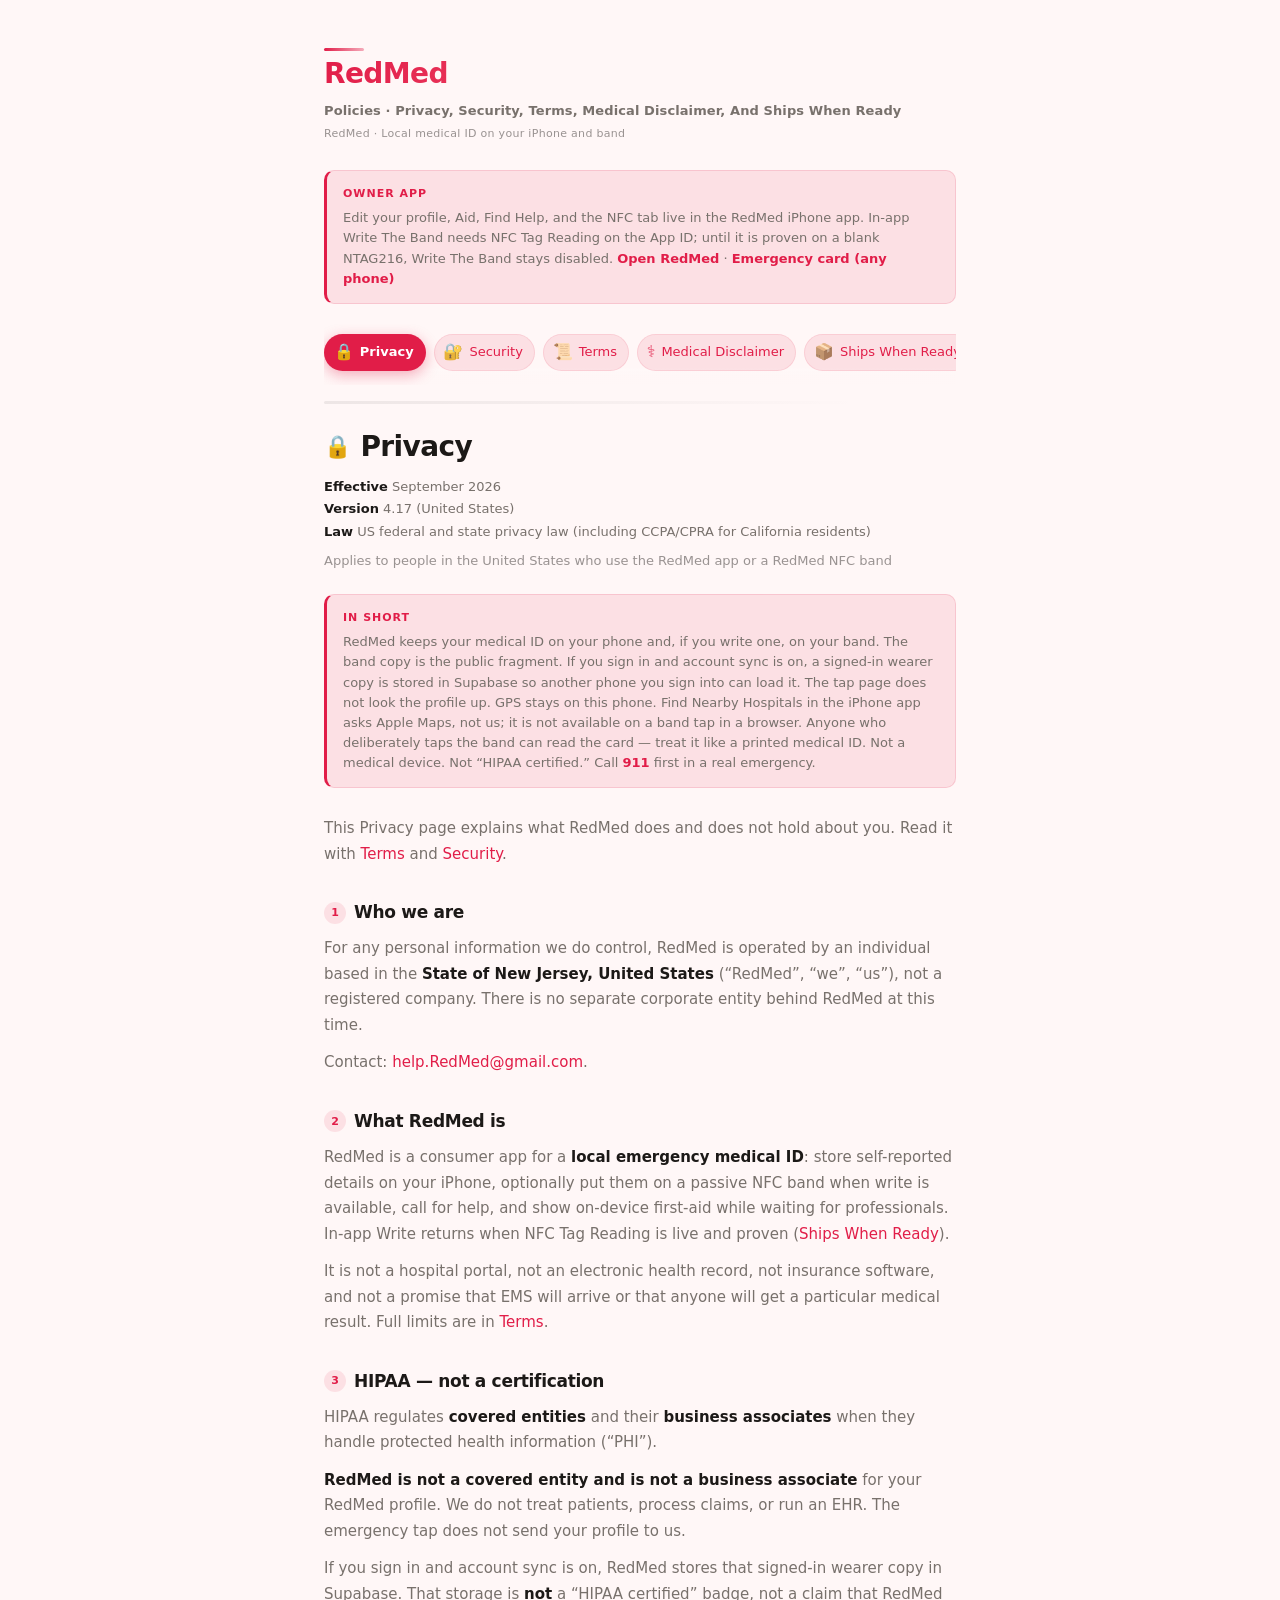
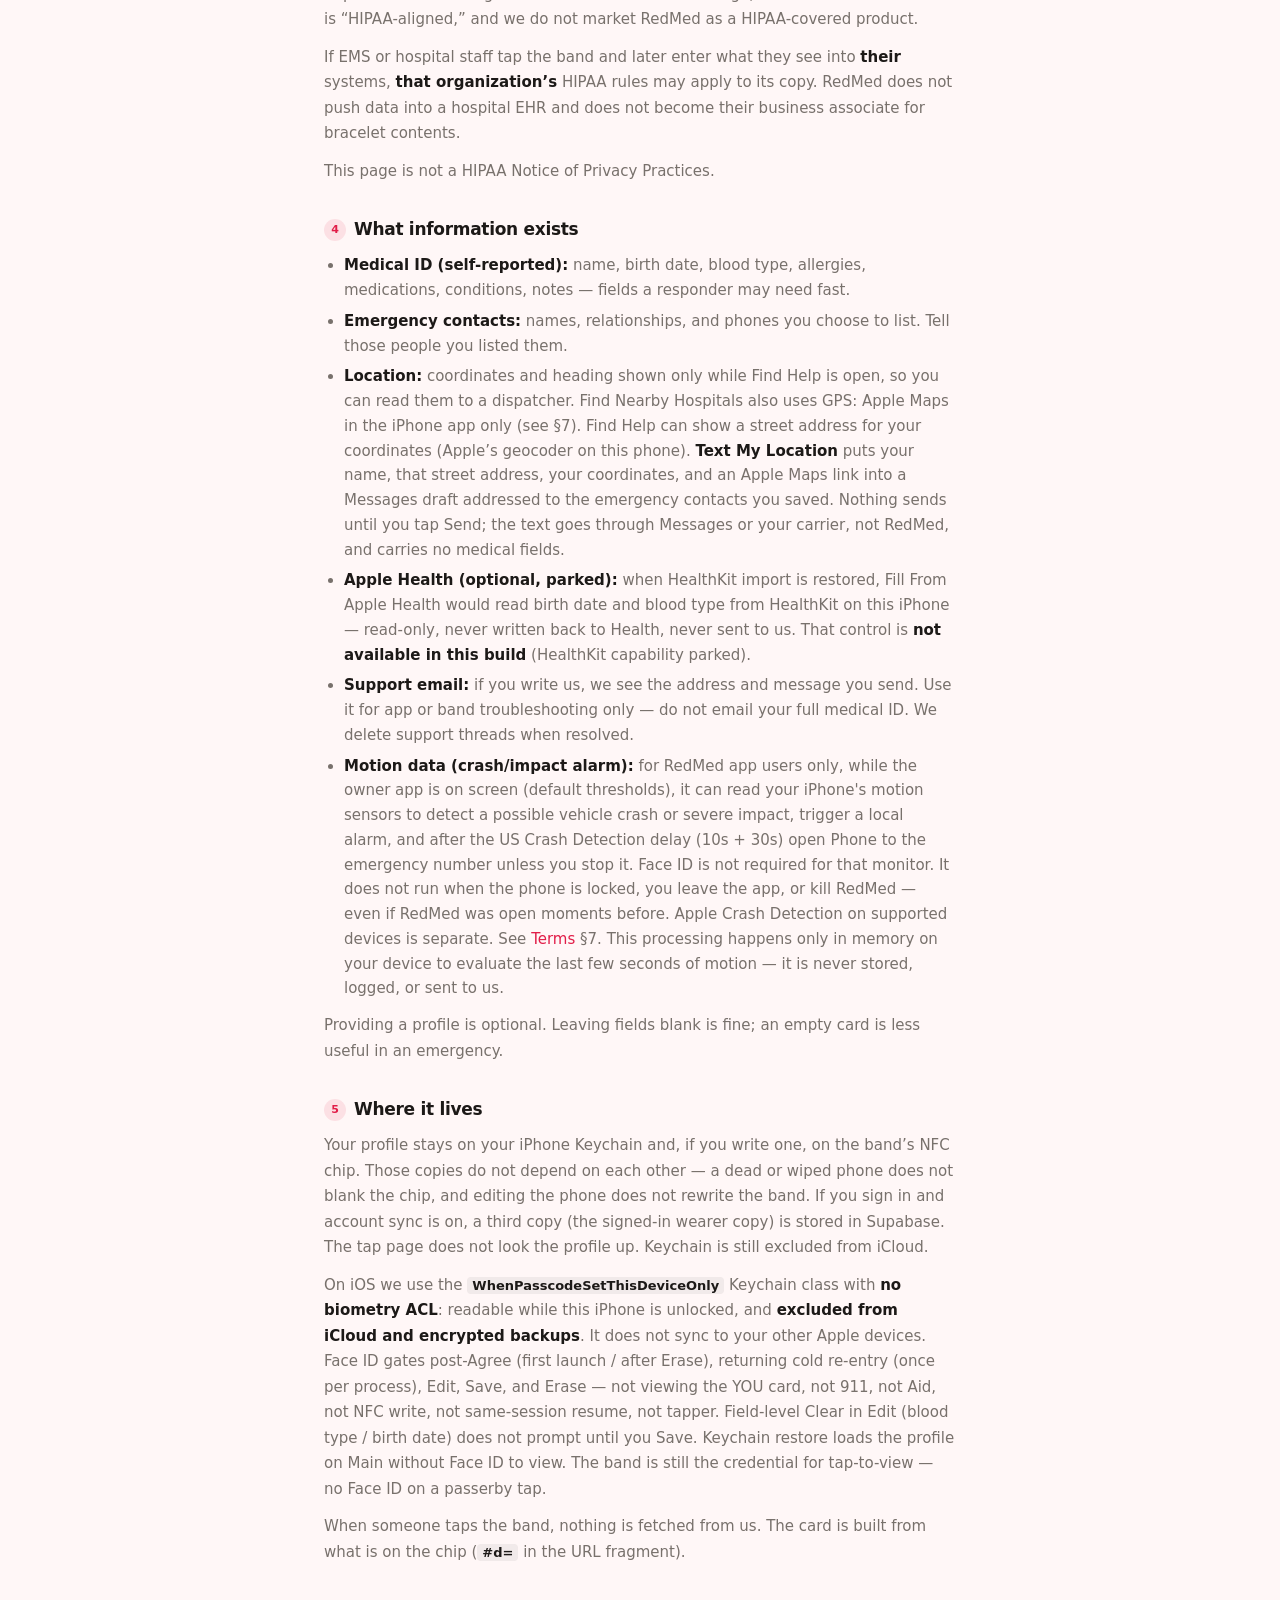
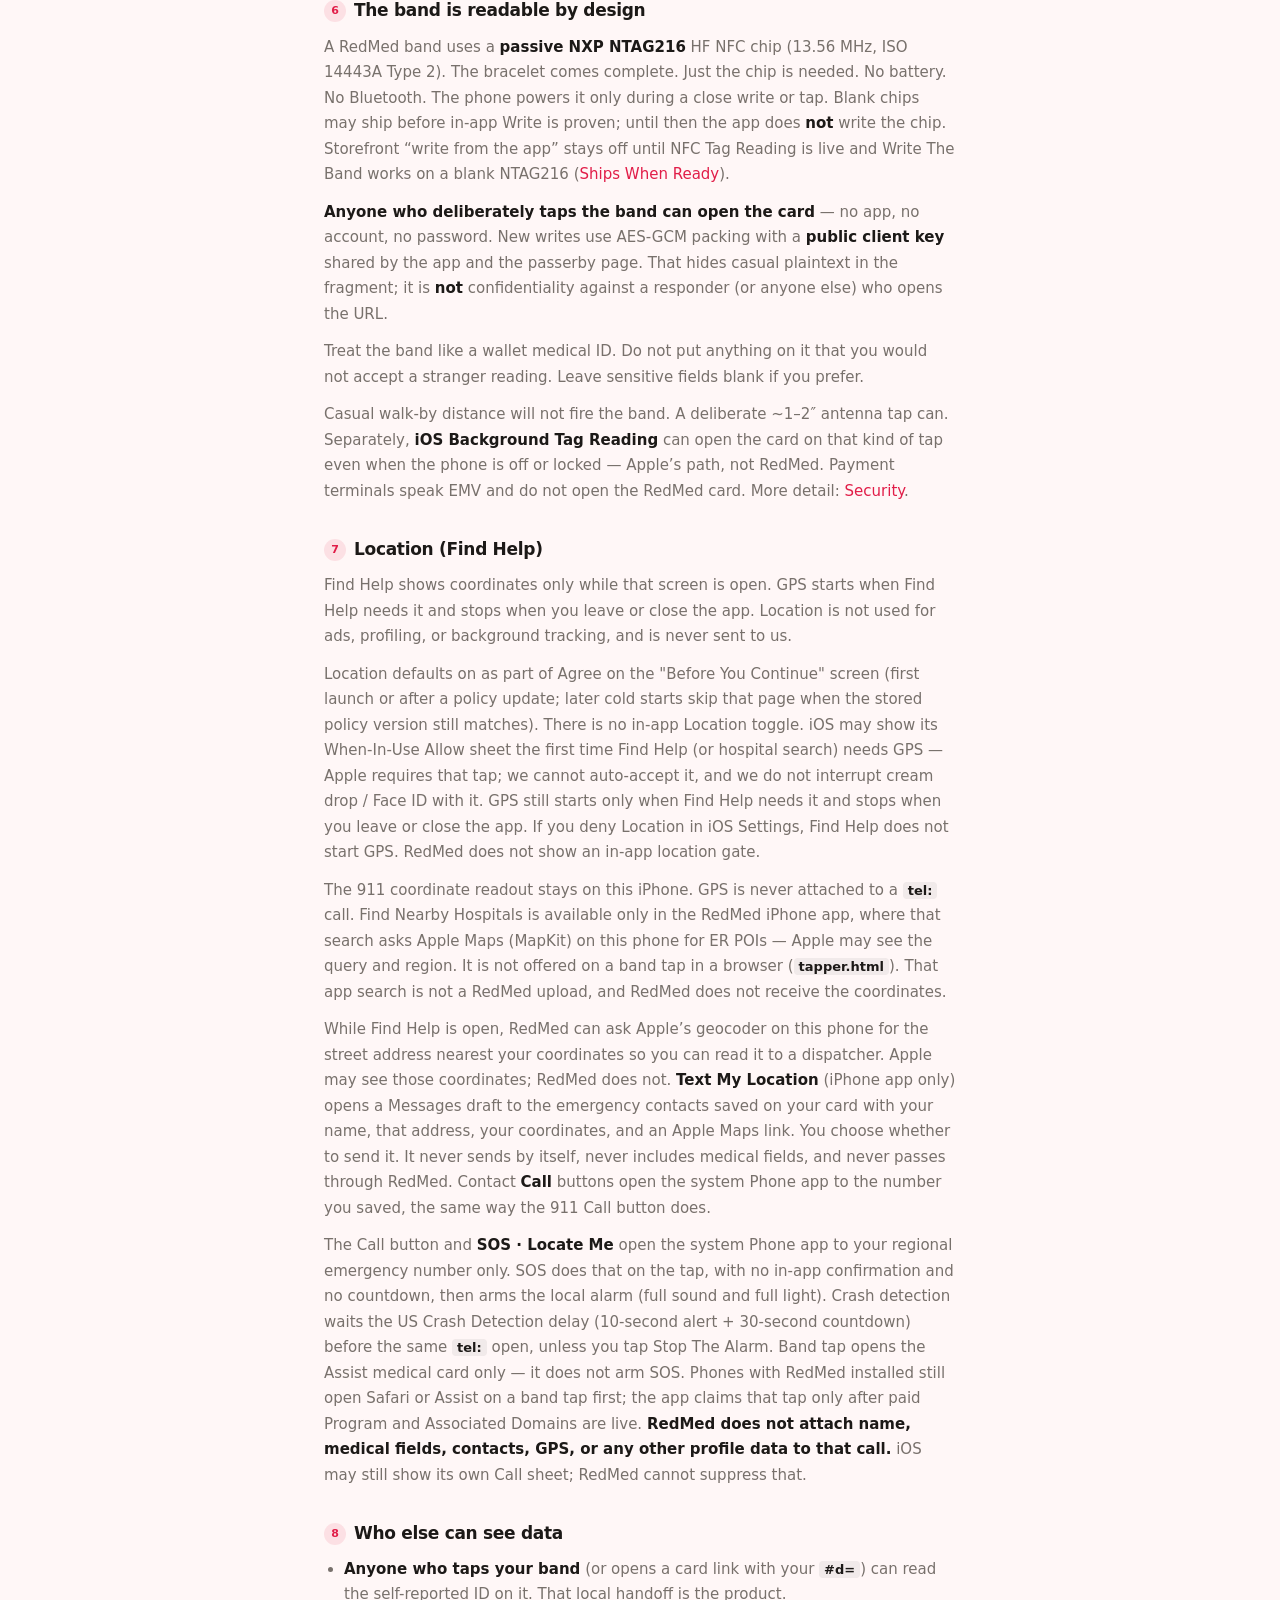
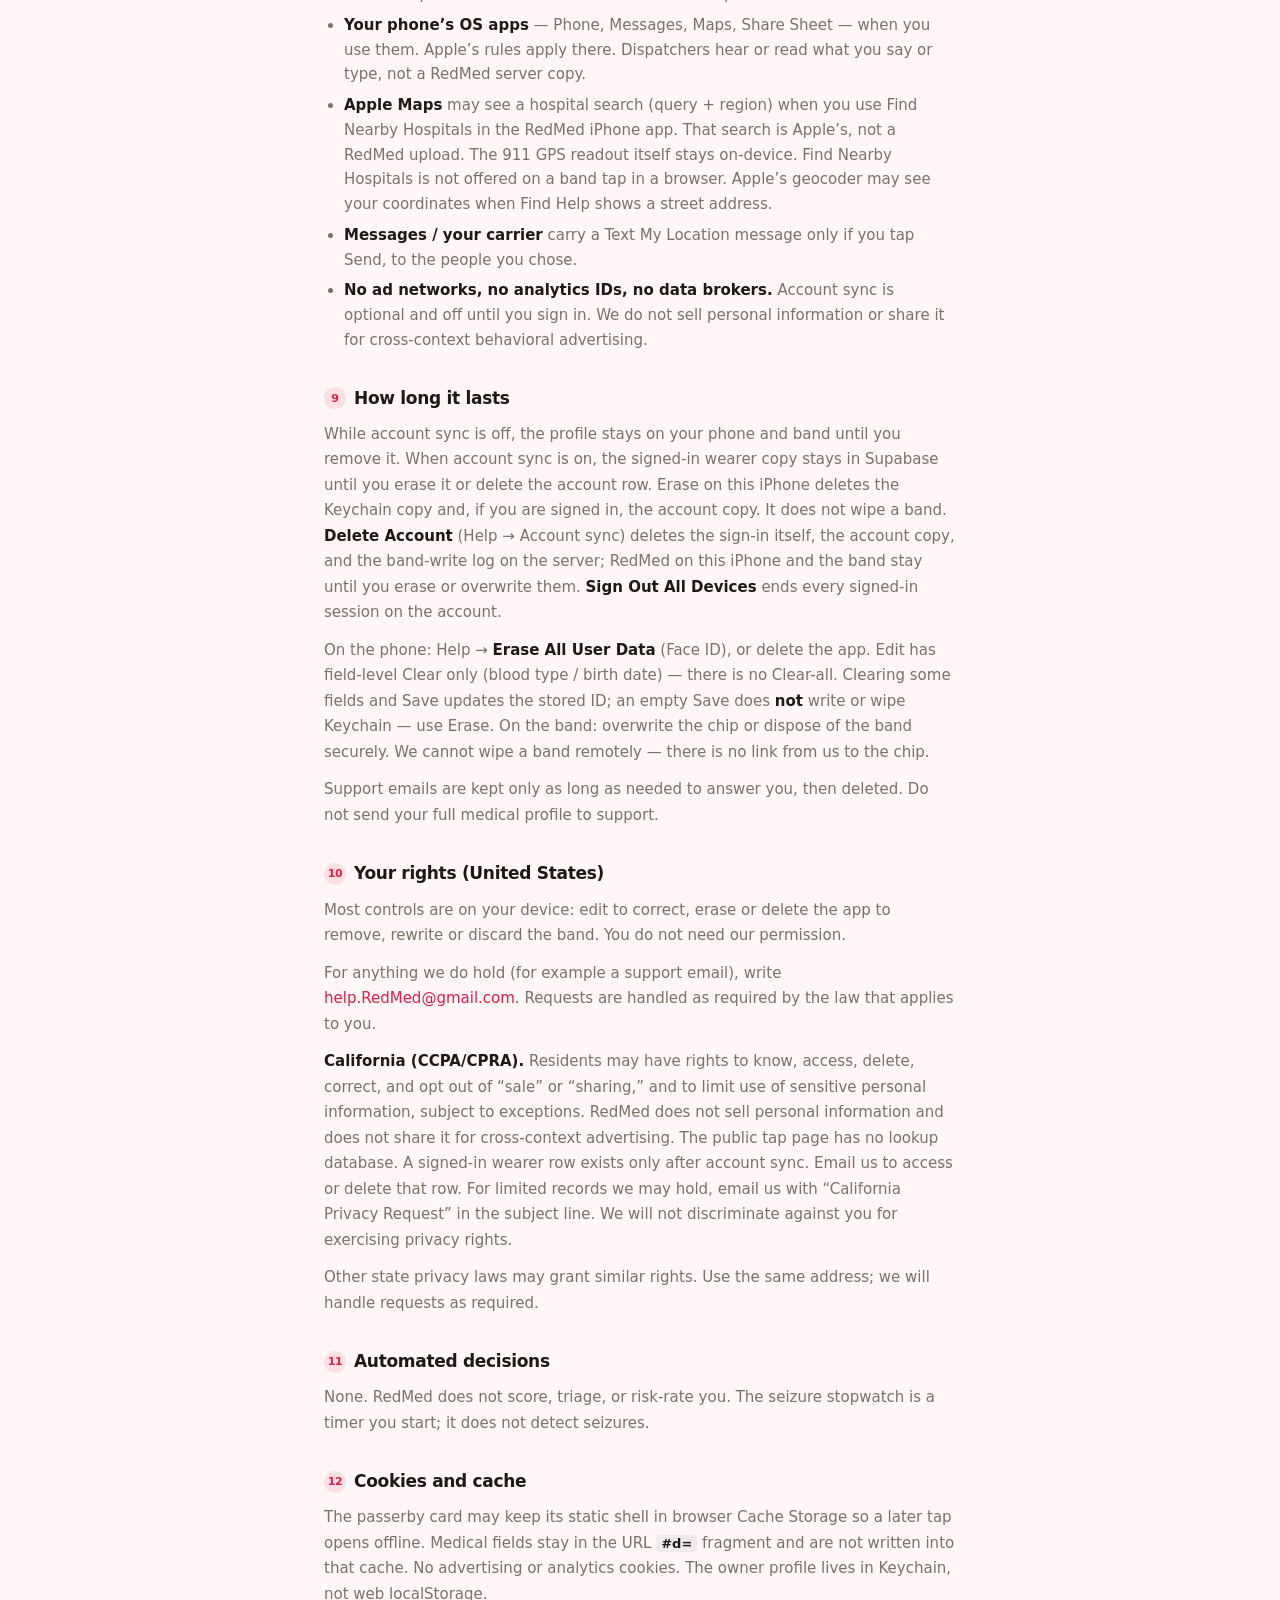
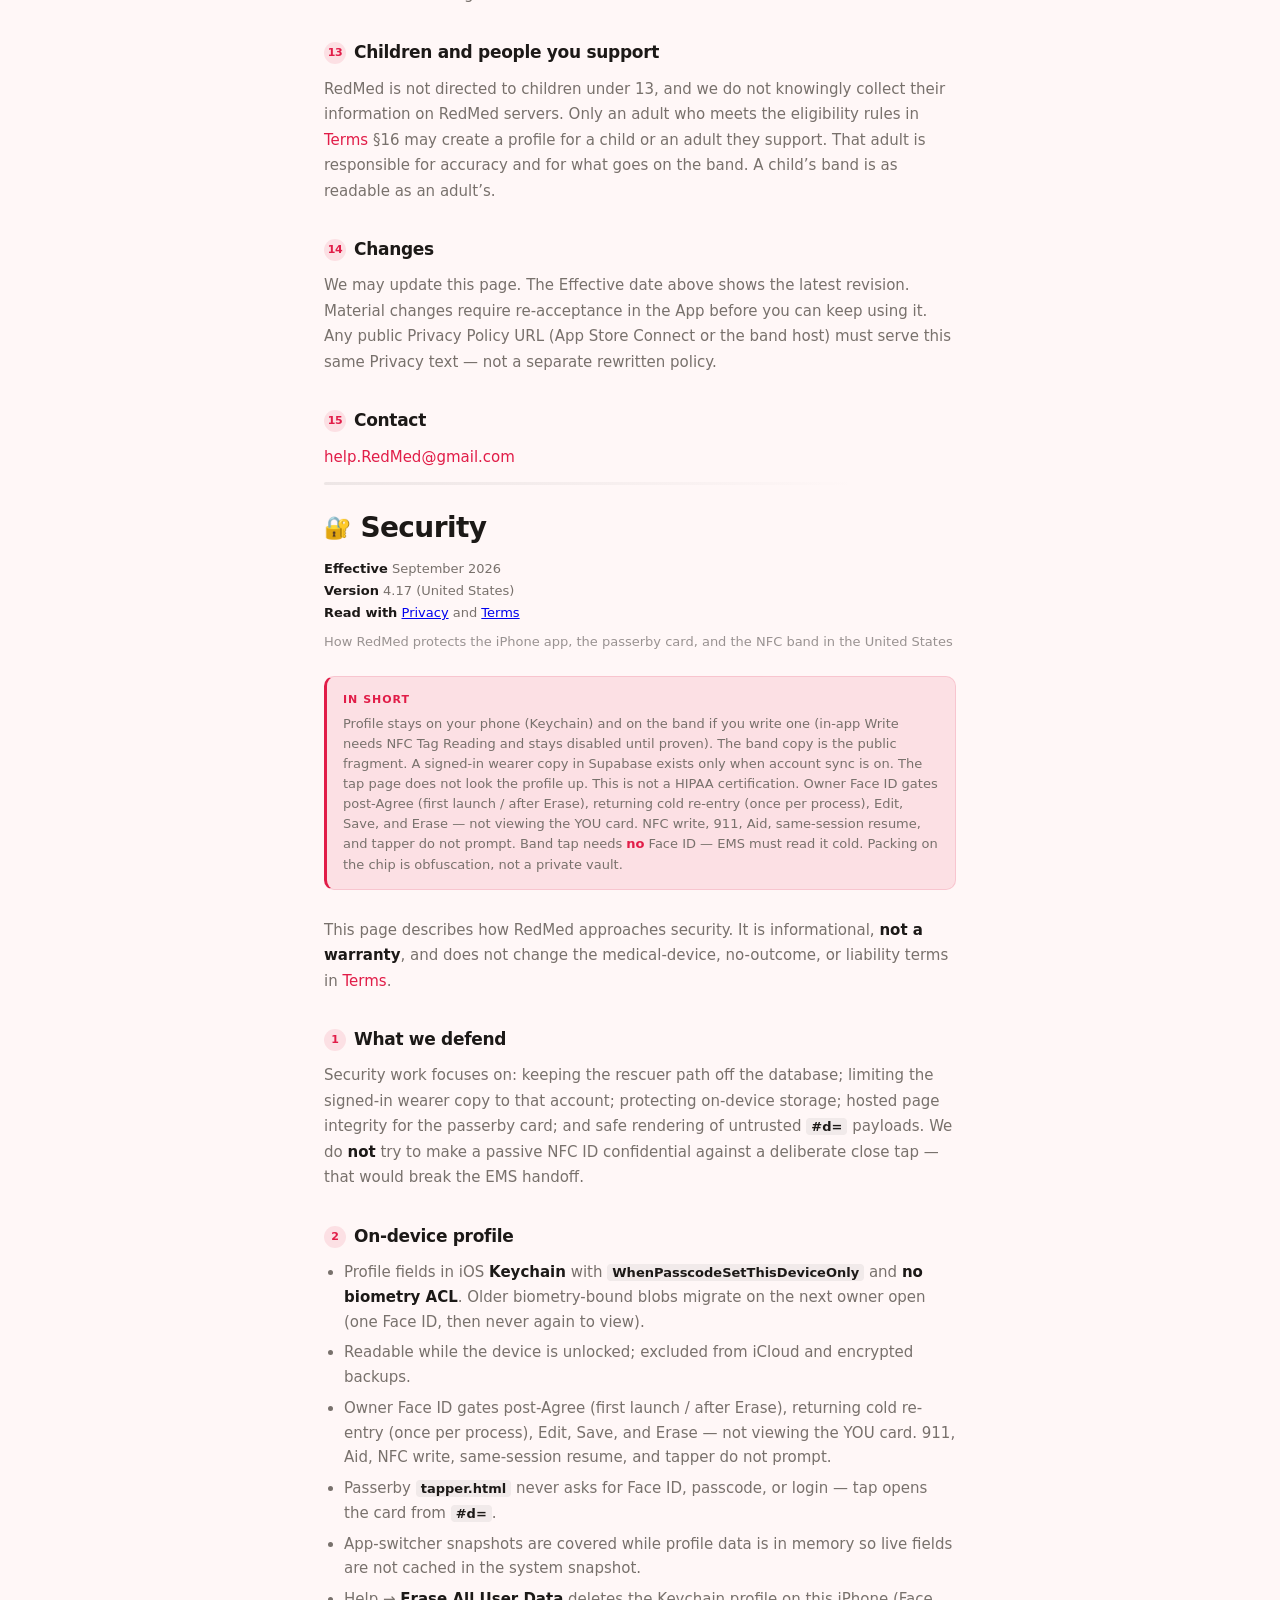
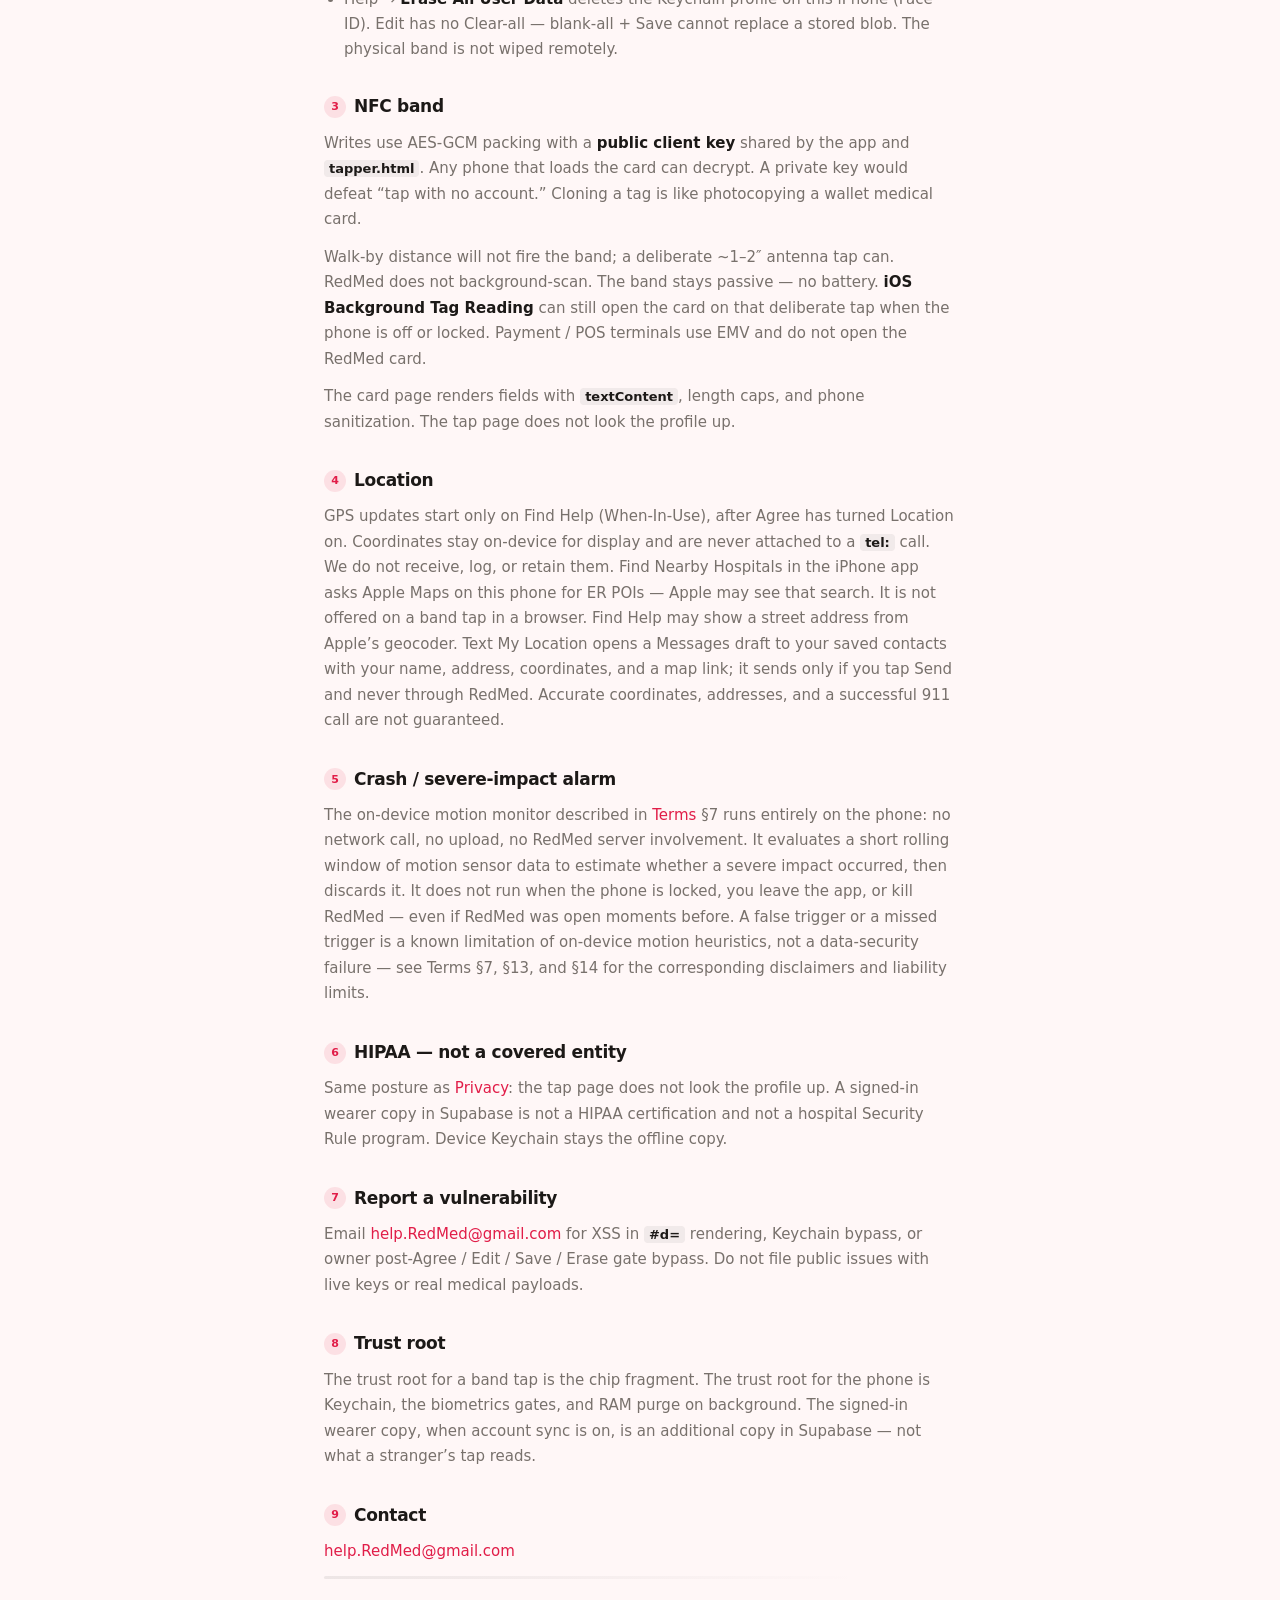
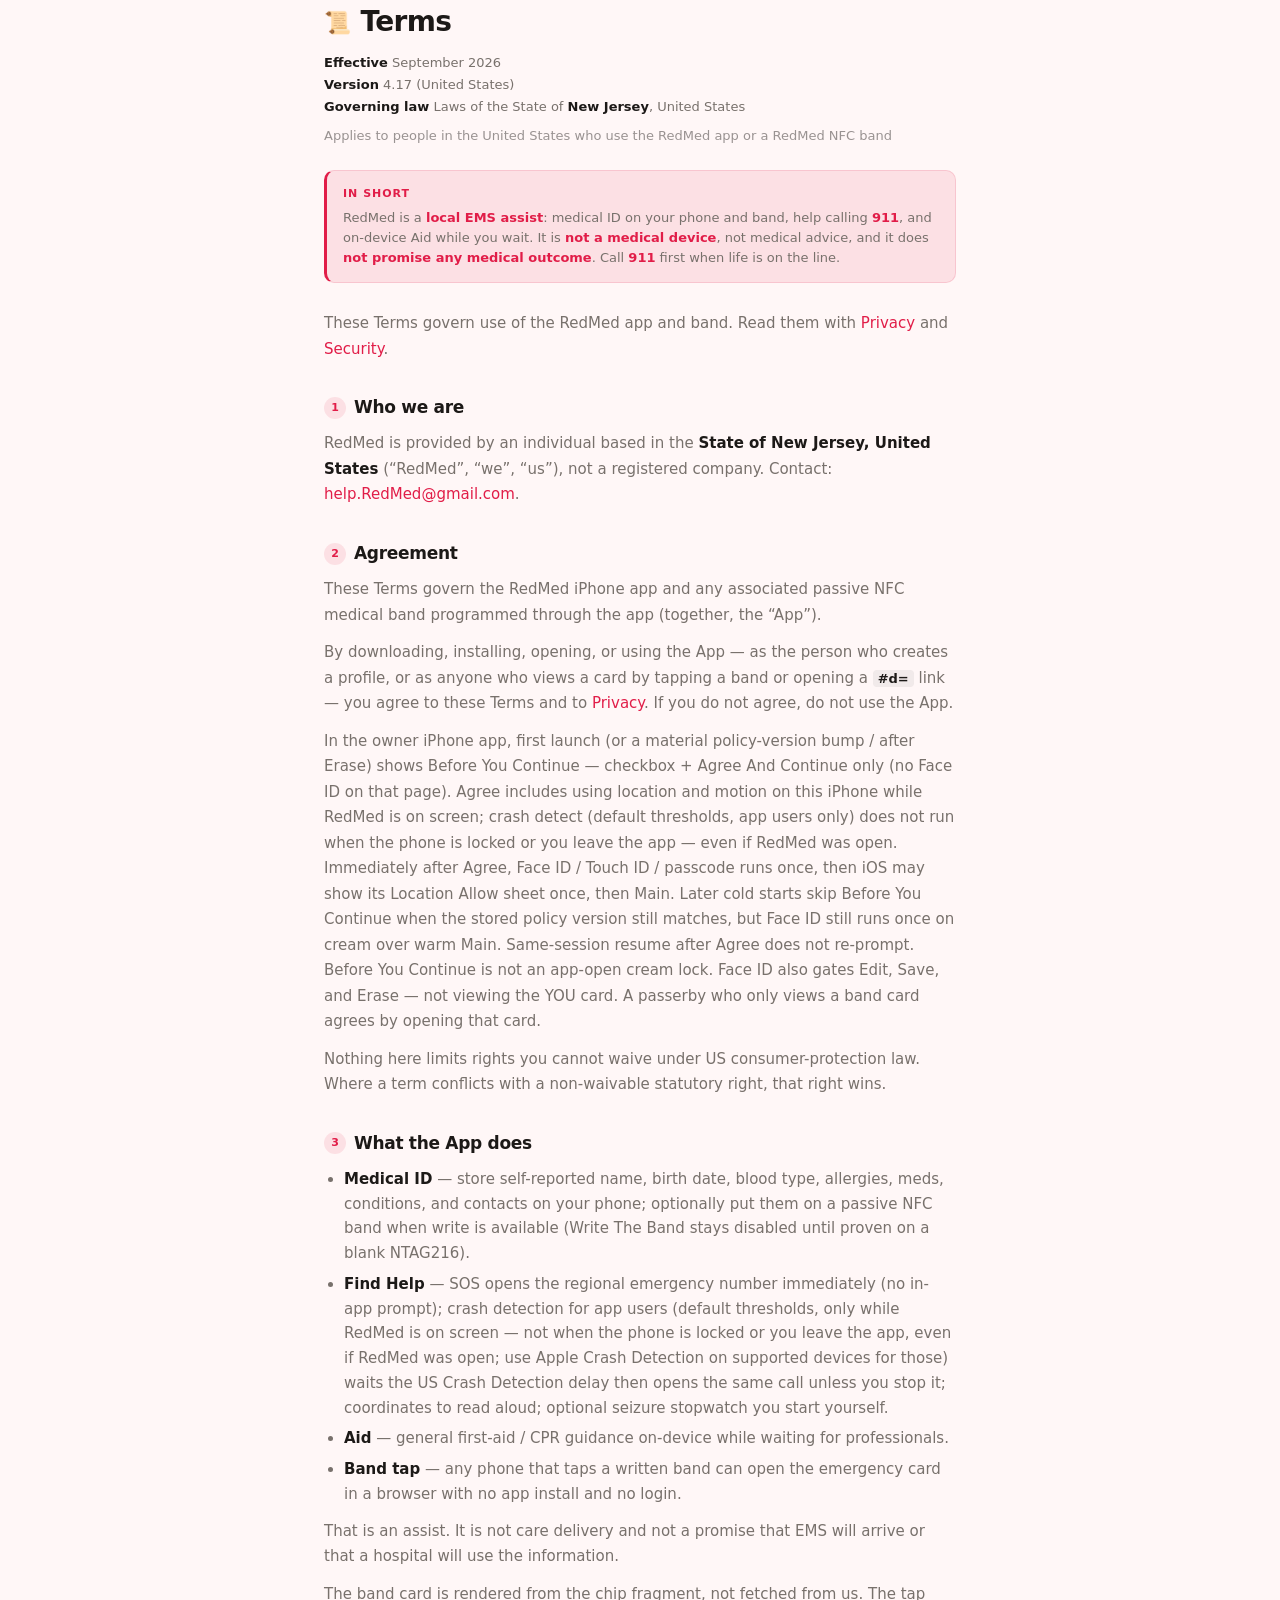
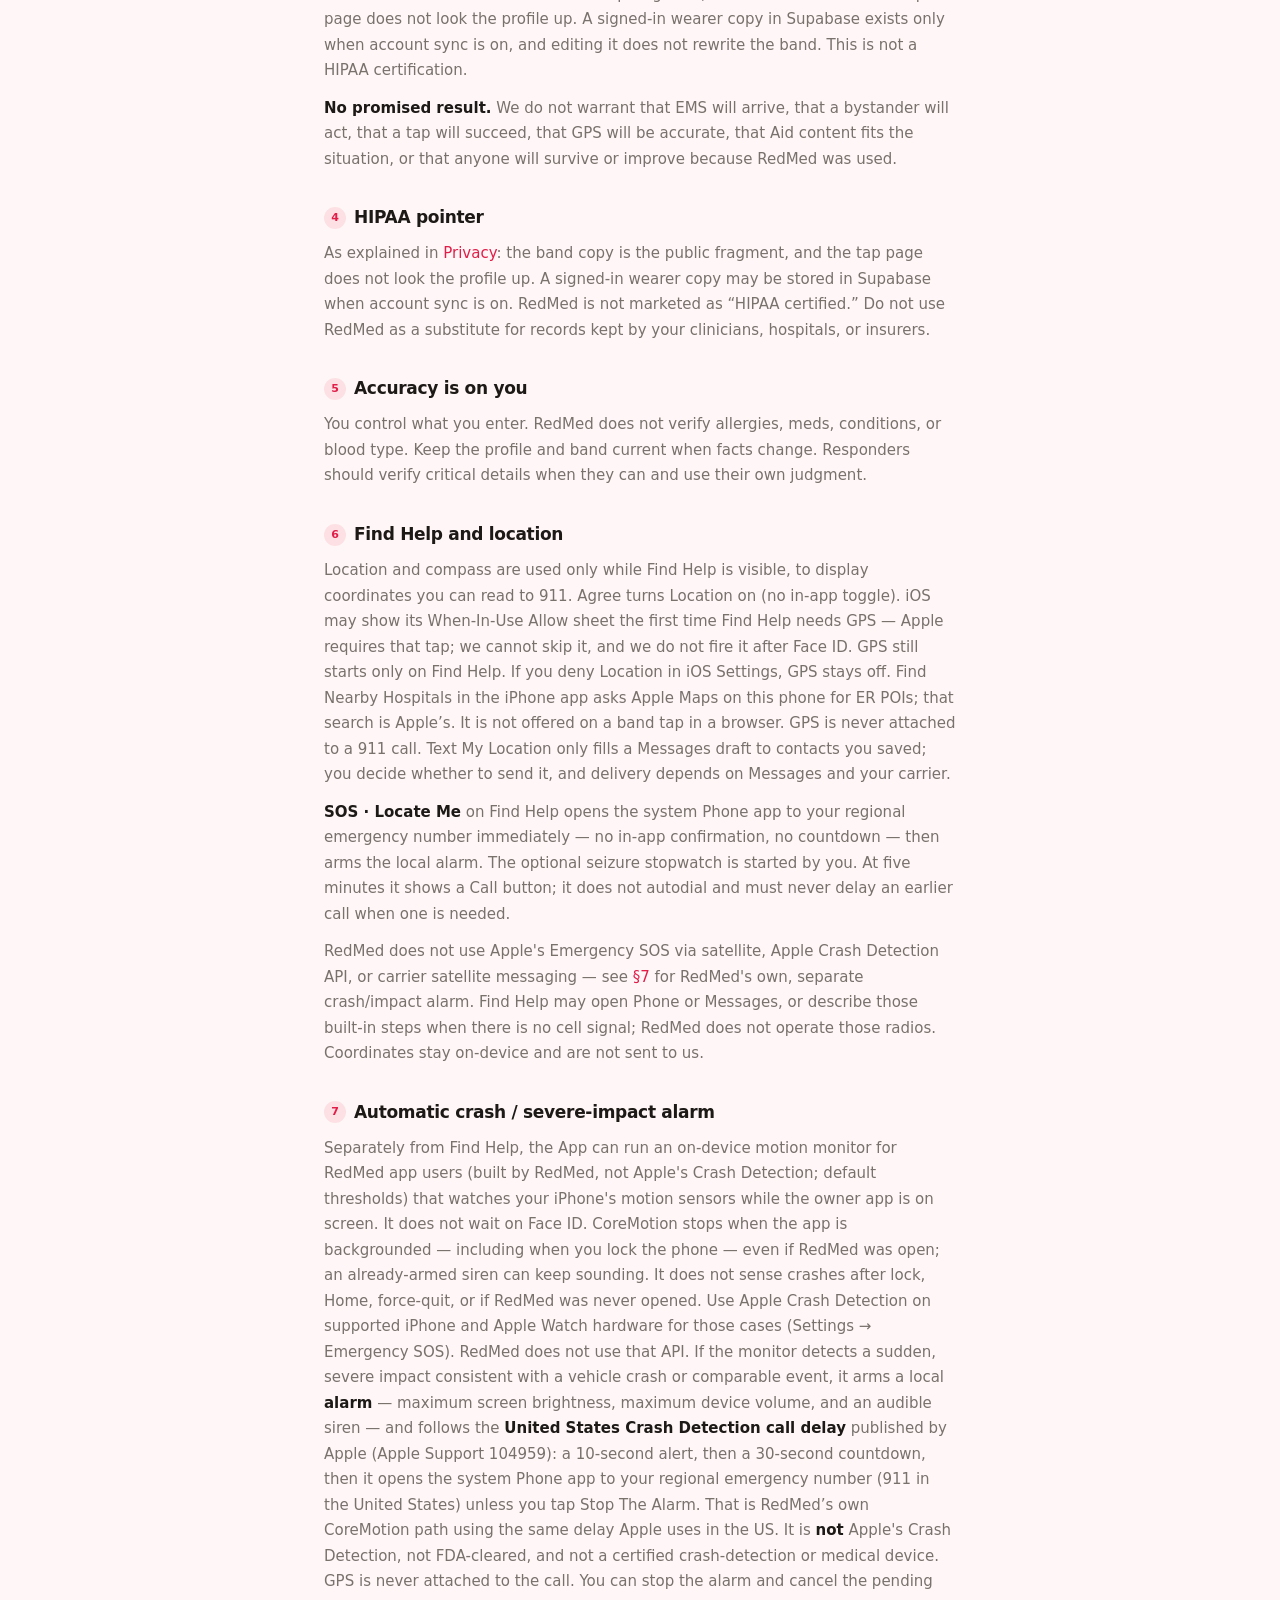
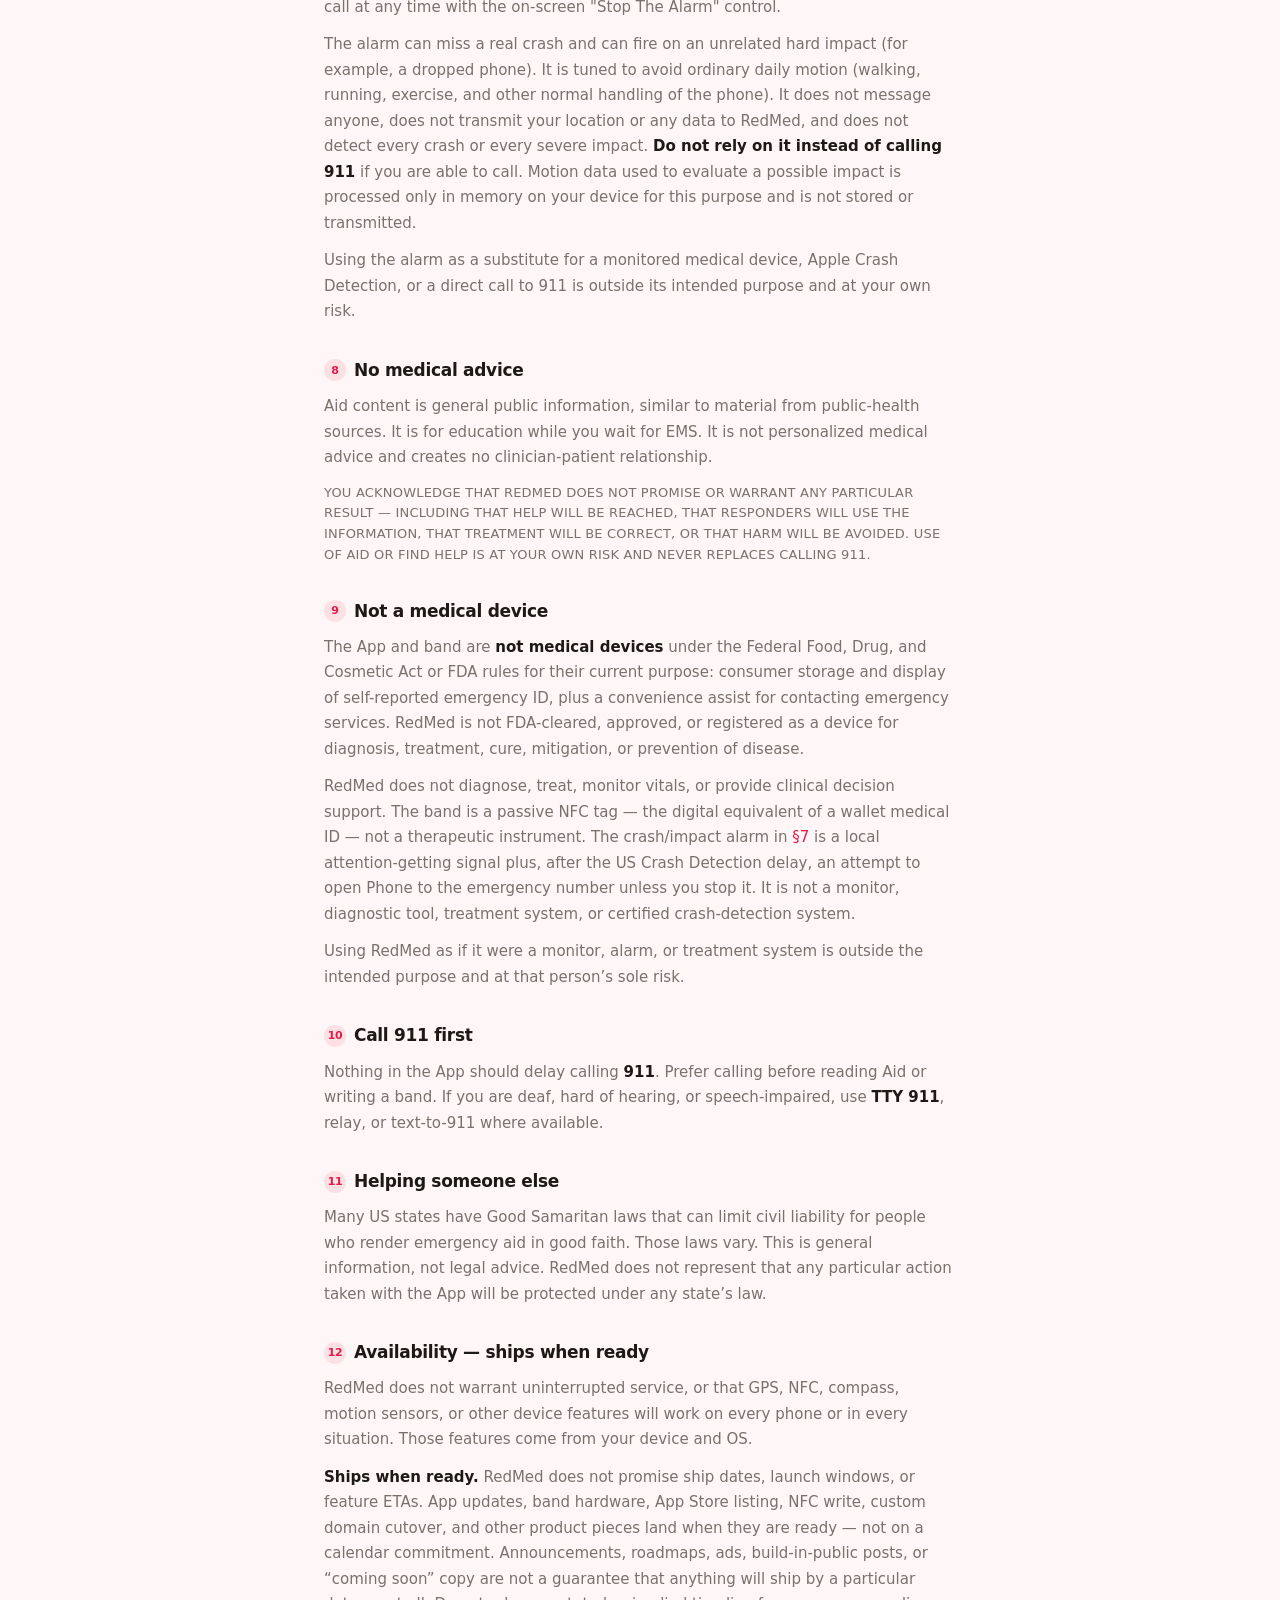
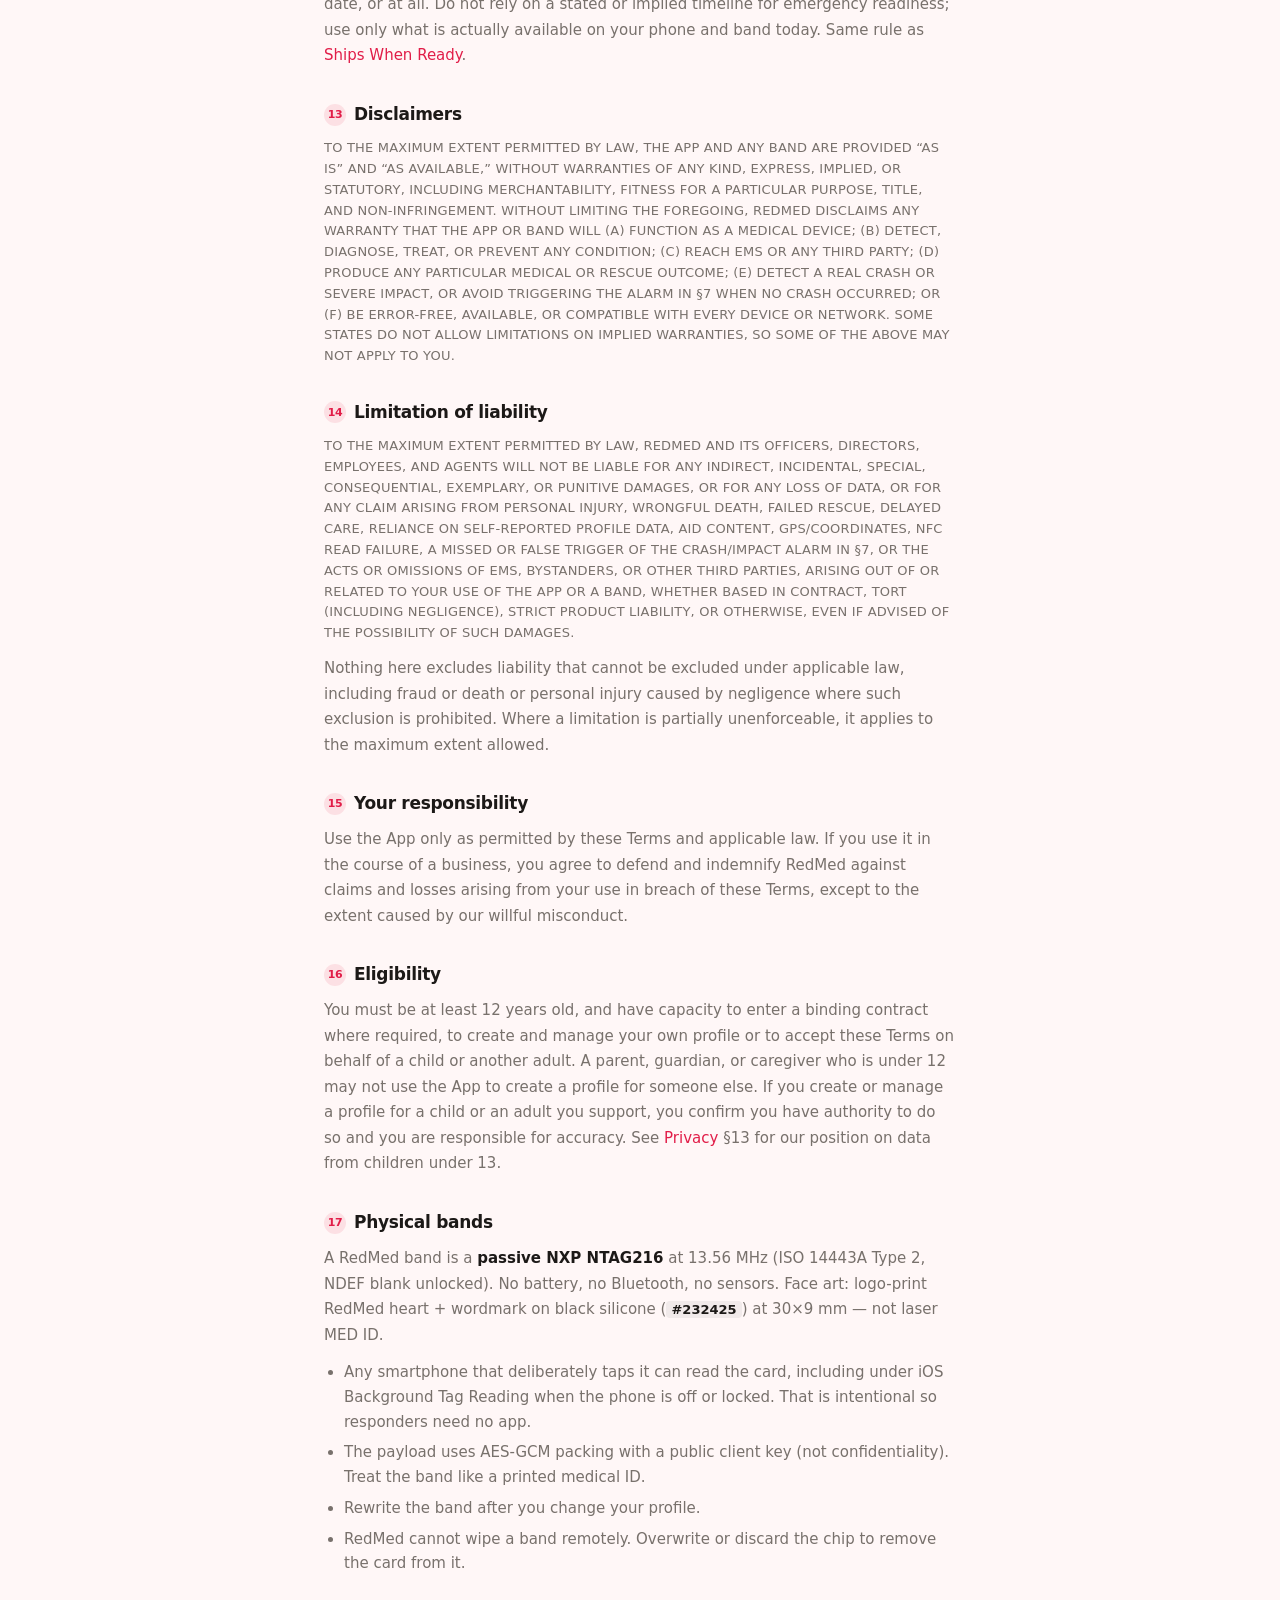
==== Document/index.html @ 533739ef "Sync passerby shell from Roooted1776/frisky" ====
<!doctype html>
<html lang="en-US">
<head>
<meta charset="UTF-8">
<meta name="viewport" content="width=device-width, initial-scale=1, maximum-scale=1, user-scalable=no, viewport-fit=cover">
<meta name="theme-color" content="#fff7f7">
<meta name="color-scheme" content="light">
<meta name="referrer" content="no-referrer">
<title>RedMed — Policies</title>
<style>html,body{background:#fff7f7!important;margin:0}</style>
<link rel="stylesheet" href="legal-doc.css">
</head>
<body class="legal-doc">
<a class="skip-link" href="#privacy">Skip To Content</a>
<div class="legal-sheet" id="top">
  <header class="legal-letterhead">
    <p class="legal-firm">RedMed</p>
    <p class="legal-tagline">Policies · Privacy, Security, Terms, Medical Disclaimer, And Ships When Ready</p>
    <p class="legal-entity">RedMed · Local medical ID on your iPhone and band</p>
  </header>

  <aside class="legal-notice legal-notice-owner">
    <strong>Owner app</strong>
    Edit your profile, Aid, Find Help, and the NFC tab live in the RedMed iPhone app. In-app Write The Band needs NFC Tag Reading on the App ID; until it is proven on a blank NTAG216, Write The Band stays disabled.
    <a href="redmed://main">Open RedMed</a>
    · <a href="/tapper/">Emergency card (any phone)</a>
  </aside>

  <nav class="legal-nav legal-nav-sticky" aria-label="Policies sections">
    <a href="#privacy" id="tab-privacy" aria-current="page"><span class="legal-nav-ico" aria-hidden="true">🔒</span>Privacy</a>
    <a href="#security" id="tab-security"><span class="legal-nav-ico" aria-hidden="true">🔐</span>Security</a>
    <a href="#terms" id="tab-terms"><span class="legal-nav-ico" aria-hidden="true">📜</span>Terms</a>
    <a href="#medical-disclaimer" id="tab-medical-disclaimer"><span class="legal-nav-ico" aria-hidden="true">⚕️</span>Medical Disclaimer</a>
    <a href="#ships-when-ready" id="tab-ships-when-ready"><span class="legal-nav-ico" aria-hidden="true">📦</span>Ships When Ready</a>
  </nav>

  <section id="privacy" class="legal-policy">
    <hr class="legal-rule-thin" aria-hidden="true">
    <h1 class="legal-doc-title"><span class="legal-title-ico" aria-hidden="true">🔒</span>Privacy</h1>
    <p class="legal-meta">
      <strong>Effective</strong> September 2026<br>
      <strong>Version</strong> 4.17 (United States)<br>
      <strong>Law</strong> US federal and state privacy law (including CCPA/CPRA for California residents)
    </p>
    <p class="legal-parties">Applies to people in the United States who use the RedMed app or a RedMed NFC band</p>
    <div class="legal-notice">
      <strong>In short</strong>
      RedMed keeps your medical ID on your phone and, if you write one, on your band. The band copy is the public fragment. If you sign in and account sync is on, a signed-in wearer copy is stored in Supabase so another phone you sign into can load it. The tap page does not look the profile up. GPS stays on this phone. Find Nearby Hospitals in the iPhone app asks Apple Maps, not us; it is not available on a band tap in a browser. Anyone who deliberately taps the band can read the card — treat it like a printed medical ID. Not a medical device. Not “HIPAA certified.” Call <strong>911</strong> first in a real emergency.
    </div>
    <article class="legal-body">
      <p>This Privacy page explains what RedMed does and does not hold about you. Read it with <a href="#terms">Terms</a> and <a href="#security">Security</a>.</p>

    <h2><span class="sec-num">1</span> Who we are</h2>
    <p>For any personal information we do control, RedMed is operated by an individual based in the <strong>State of New Jersey, United States</strong> (“RedMed”, “we”, “us”), not a registered company. There is no separate corporate entity behind RedMed at this time.</p>
    <p>Contact: <a href="mailto:help.RedMed@gmail.com">help.RedMed@gmail.com</a>.</p>

    <h2><span class="sec-num">2</span> What RedMed is</h2>
    <p>RedMed is a consumer app for a <strong>local emergency medical ID</strong>: store self-reported details on your iPhone, optionally put them on a passive NFC band when write is available, call for help, and show on-device first-aid while waiting for professionals. In-app Write returns when NFC Tag Reading is live and proven (<a href="#ships-when-ready">Ships When Ready</a>).</p>
    <p>It is not a hospital portal, not an electronic health record, not insurance software, and not a promise that EMS will arrive or that anyone will get a particular medical result. Full limits are in <a href="#terms">Terms</a>.</p>

    <h2><span class="sec-num">3</span> HIPAA — not a certification</h2>
    <p>HIPAA regulates <strong>covered entities</strong> and their <strong>business associates</strong> when they handle protected health information (“PHI”).</p>
    <p><strong>RedMed is not a covered entity and is not a business associate</strong> for your RedMed profile. We do not treat patients, process claims, or run an EHR. The emergency tap does not send your profile to us.</p>
    <p>If you sign in and account sync is on, RedMed stores that signed-in wearer copy in Supabase. That storage is <strong>not</strong> a “HIPAA certified” badge, not a claim that RedMed is “HIPAA-aligned,” and we do not market RedMed as a HIPAA-covered product.</p>
    <p>If EMS or hospital staff tap the band and later enter what they see into <strong>their</strong> systems, <strong>that organization’s</strong> HIPAA rules may apply to its copy. RedMed does not push data into a hospital EHR and does not become their business associate for bracelet contents.</p>
    <p>This page is not a HIPAA Notice of Privacy Practices.</p>

    <h2><span class="sec-num">4</span> What information exists</h2>
    <ul>
      <li><strong>Medical ID (self-reported):</strong> name, birth date, blood type, allergies, medications, conditions, notes — fields a responder may need fast.</li>
      <li><strong>Emergency contacts:</strong> names, relationships, and phones you choose to list. Tell those people you listed them.</li>
      <li><strong>Location:</strong> coordinates and heading shown only while Find Help is open, so you can read them to a dispatcher. Find Nearby Hospitals also uses GPS: Apple Maps in the iPhone app only (see §7). Find Help can show a street address for your coordinates (Apple’s geocoder on this phone). <strong>Text My Location</strong> puts your name, that street address, your coordinates, and an Apple Maps link into a Messages draft addressed to the emergency contacts you saved. Nothing sends until you tap Send; the text goes through Messages or your carrier, not RedMed, and carries no medical fields.</li>
      <li><strong>Apple Health (optional, parked):</strong> when HealthKit import is restored, Fill From Apple Health would read birth date and blood type from HealthKit on this iPhone — read-only, never written back to Health, never sent to us. That control is <strong>not available in this build</strong> (HealthKit capability parked).</li>
      <li><strong>Support email:</strong> if you write us, we see the address and message you send. Use it for app or band troubleshooting only — do not email your full medical ID. We delete support threads when resolved.</li>
      <li><strong>Motion data (crash/impact alarm):</strong> for RedMed app users only, while the owner app is on screen (default thresholds), it can read your iPhone's motion sensors to detect a possible vehicle crash or severe impact, trigger a local alarm, and after the US Crash Detection delay (10s + 30s) open Phone to the emergency number unless you stop it. Face ID is not required for that monitor. It does not run when the phone is locked, you leave the app, or kill RedMed — even if RedMed was open moments before. Apple Crash Detection on supported devices is separate. See <a href="#terms">Terms</a> §7. This processing happens only in memory on your device to evaluate the last few seconds of motion — it is never stored, logged, or sent to us.</li>
    </ul>
    <p>Providing a profile is optional. Leaving fields blank is fine; an empty card is less useful in an emergency.</p>

    <h2><span class="sec-num">5</span> Where it lives</h2>
    <p>Your profile stays on your iPhone Keychain and, if you write one, on the band’s NFC chip. Those copies do not depend on each other — a dead or wiped phone does not blank the chip, and editing the phone does not rewrite the band. If you sign in and account sync is on, a third copy (the signed-in wearer copy) is stored in Supabase. The tap page does not look the profile up. Keychain is still excluded from iCloud.</p>
    <p>On iOS we use the <code>WhenPasscodeSetThisDeviceOnly</code> Keychain class with <strong>no biometry ACL</strong>: readable while this iPhone is unlocked, and <strong>excluded from iCloud and encrypted backups</strong>. It does not sync to your other Apple devices. Face ID gates post-Agree (first launch / after Erase), returning cold re-entry (once per process), Edit, Save, and Erase — not viewing the YOU card, not 911, not Aid, not NFC write, not same-session resume, not tapper. Field-level Clear in Edit (blood type / birth date) does not prompt until you Save. Keychain restore loads the profile on Main without Face ID to view. The band is still the credential for tap-to-view — no Face ID on a passerby tap.</p>
    <p>When someone taps the band, nothing is fetched from us. The card is built from what is on the chip (<code>#d=</code> in the URL fragment).</p>

    <h2><span class="sec-num">6</span> The band is readable by design</h2>
    <p>A RedMed band uses a <strong>passive NXP NTAG216</strong> HF NFC chip (13.56 MHz, ISO 14443A Type 2). The bracelet comes complete. Just the chip is needed. No battery. No Bluetooth. The phone powers it only during a close write or tap. Blank chips may ship before in-app Write is proven; until then the app does <strong>not</strong> write the chip. Storefront “write from the app” stays off until NFC Tag Reading is live and Write The Band works on a blank NTAG216 (<a href="#ships-when-ready">Ships When Ready</a>).</p>
    <p><strong>Anyone who deliberately taps the band can open the card</strong> — no app, no account, no password. New writes use AES-GCM packing with a <strong>public client key</strong> shared by the app and the passerby page. That hides casual plaintext in the fragment; it is <strong>not</strong> confidentiality against a responder (or anyone else) who opens the URL.</p>
    <p>Treat the band like a wallet medical ID. Do not put anything on it that you would not accept a stranger reading. Leave sensitive fields blank if you prefer.</p>
    <p>Casual walk-by distance will not fire the band. A deliberate ~1–2″ antenna tap can. Separately, <strong>iOS Background Tag Reading</strong> can open the card on that kind of tap even when the phone is off or locked — Apple’s path, not RedMed. Payment terminals speak EMV and do not open the RedMed card. More detail: <a href="#security">Security</a>.</p>

    <h2><span class="sec-num">7</span> Location (Find Help)</h2>
    <p>Find Help shows coordinates only while that screen is open. GPS starts when Find Help needs it and stops when you leave or close the app. Location is not used for ads, profiling, or background tracking, and is never sent to us.</p>
    <p>Location defaults on as part of Agree on the "Before You Continue" screen (first launch or after a policy update; later cold starts skip that page when the stored policy version still matches). There is no in-app Location toggle. iOS may show its When-In-Use Allow sheet the first time Find Help (or hospital search) needs GPS — Apple requires that tap; we cannot auto-accept it, and we do not interrupt cream drop / Face ID with it. GPS still starts only when Find Help needs it and stops when you leave or close the app. If you deny Location in iOS Settings, Find Help does not start GPS. RedMed does not show an in-app location gate.</p>
    <p>The 911 coordinate readout stays on this iPhone. GPS is never attached to a <code>tel:</code> call. Find Nearby Hospitals is available only in the RedMed iPhone app, where that search asks Apple Maps (MapKit) on this phone for ER POIs — Apple may see the query and region. It is not offered on a band tap in a browser (<code>tapper.html</code>). That app search is not a RedMed upload, and RedMed does not receive the coordinates.</p>
    <p>While Find Help is open, RedMed can ask Apple’s geocoder on this phone for the street address nearest your coordinates so you can read it to a dispatcher. Apple may see those coordinates; RedMed does not. <strong>Text My Location</strong> (iPhone app only) opens a Messages draft to the emergency contacts saved on your card with your name, that address, your coordinates, and an Apple Maps link. You choose whether to send it. It never sends by itself, never includes medical fields, and never passes through RedMed. Contact <strong>Call</strong> buttons open the system Phone app to the number you saved, the same way the 911 Call button does.</p>
    <p>The Call button and <strong>SOS · Locate Me</strong> open the system Phone app to your regional emergency number only. SOS does that on the tap, with no in-app confirmation and no countdown, then arms the local alarm (full sound and full light). Crash detection waits the US Crash Detection delay (10-second alert + 30-second countdown) before the same <code>tel:</code> open, unless you tap Stop The Alarm. Band tap opens the Assist medical card only — it does not arm SOS. Phones with RedMed installed still open Safari or Assist on a band tap first; the app claims that tap only after paid Program and Associated Domains are live. <strong>RedMed does not attach name, medical fields, contacts, GPS, or any other profile data to that call.</strong> iOS may still show its own Call sheet; RedMed cannot suppress that.</p>

    <h2><span class="sec-num">8</span> Who else can see data</h2>
    <ul>
      <li><strong>Anyone who taps your band</strong> (or opens a card link with your <code>#d=</code>) can read the self-reported ID on it. That local handoff is the product.</li>
      <li><strong>Your phone’s OS apps</strong> — Phone, Messages, Maps, Share Sheet — when you use them. Apple’s rules apply there. Dispatchers hear or read what you say or type, not a RedMed server copy.</li>
      <li><strong>Apple Maps</strong> may see a hospital search (query + region) when you use Find Nearby Hospitals in the RedMed iPhone app. That search is Apple’s, not a RedMed upload. The 911 GPS readout itself stays on-device. Find Nearby Hospitals is not offered on a band tap in a browser. Apple’s geocoder may see your coordinates when Find Help shows a street address.</li>
      <li><strong>Messages / your carrier</strong> carry a Text My Location message only if you tap Send, to the people you chose.</li>
      <li><strong>No ad networks, no analytics IDs, no data brokers.</strong> Account sync is optional and off until you sign in. We do not sell personal information or share it for cross-context behavioral advertising.</li>
    </ul>

    <h2><span class="sec-num">9</span> How long it lasts</h2>
    <p>While account sync is off, the profile stays on your phone and band until you remove it. When account sync is on, the signed-in wearer copy stays in Supabase until you erase it or delete the account row. Erase on this iPhone deletes the Keychain copy and, if you are signed in, the account copy. It does not wipe a band. <strong>Delete Account</strong> (Help → Account sync) deletes the sign-in itself, the account copy, and the band-write log on the server; RedMed on this iPhone and the band stay until you erase or overwrite them. <strong>Sign Out All Devices</strong> ends every signed-in session on the account.</p>
    <p>On the phone: Help → <strong>Erase All User Data</strong> (Face ID), or delete the app. Edit has field-level Clear only (blood type / birth date) — there is no Clear-all. Clearing some fields and Save updates the stored ID; an empty Save does <strong>not</strong> write or wipe Keychain — use Erase. On the band: overwrite the chip or dispose of the band securely. We cannot wipe a band remotely — there is no link from us to the chip.</p>
    <p>Support emails are kept only as long as needed to answer you, then deleted. Do not send your full medical profile to support.</p>

    <h2><span class="sec-num">10</span> Your rights (United States)</h2>
    <p>Most controls are on your device: edit to correct, erase or delete the app to remove, rewrite or discard the band. You do not need our permission.</p>
    <p>For anything we do hold (for example a support email), write <a href="mailto:help.RedMed@gmail.com">help.RedMed@gmail.com</a>. Requests are handled as required by the law that applies to you.</p>
    <p><strong>California (CCPA/CPRA).</strong> Residents may have rights to know, access, delete, correct, and opt out of “sale” or “sharing,” and to limit use of sensitive personal information, subject to exceptions. RedMed does not sell personal information and does not share it for cross-context advertising. The public tap page has no lookup database. A signed-in wearer row exists only after account sync. Email us to access or delete that row. For limited records we may hold, email us with “California Privacy Request” in the subject line. We will not discriminate against you for exercising privacy rights.</p>
    <p>Other state privacy laws may grant similar rights. Use the same address; we will handle requests as required.</p>

    <h2><span class="sec-num">11</span> Automated decisions</h2>
    <p>None. RedMed does not score, triage, or risk-rate you. The seizure stopwatch is a timer you start; it does not detect seizures.</p>

    <h2><span class="sec-num">12</span> Cookies and cache</h2>
    <p>The passerby card may keep its static shell in browser Cache Storage so a later tap opens offline. Medical fields stay in the URL <code>#d=</code> fragment and are not written into that cache. No advertising or analytics cookies. The owner profile lives in Keychain, not web localStorage.</p>

    <h2><span class="sec-num">13</span> Children and people you support</h2>
    <p>RedMed is not directed to children under 13, and we do not knowingly collect their information on RedMed servers. Only an adult who meets the eligibility rules in <a href="#terms">Terms</a> §16 may create a profile for a child or an adult they support. That adult is responsible for accuracy and for what goes on the band. A child’s band is as readable as an adult’s.</p>

    <h2><span class="sec-num">14</span> Changes</h2>
    <p>We may update this page. The Effective date above shows the latest revision. Material changes require re-acceptance in the App before you can keep using it. Any public Privacy Policy URL (App Store Connect or the band host) must serve this same Privacy text — not a separate rewritten policy.</p>

    <h2><span class="sec-num">15</span> Contact</h2>
    <p><a href="mailto:help.RedMed@gmail.com">help.RedMed@gmail.com</a></p>
    </article>
  </section>

  <section id="security" class="legal-policy">
    <hr class="legal-rule-thin" aria-hidden="true">
    <h1 class="legal-doc-title"><span class="legal-title-ico" aria-hidden="true">🔐</span>Security</h1>
    <p class="legal-meta">
      <strong>Effective</strong> September 2026<br>
      <strong>Version</strong> 4.17 (United States)<br>
      <strong>Read with</strong> <a href="#privacy">Privacy</a> and <a href="#terms">Terms</a>
    </p>
    <p class="legal-parties">How RedMed protects the iPhone app, the passerby card, and the NFC band in the United States</p>
    <div class="legal-notice">
      <strong>In short</strong>
      Profile stays on your phone (Keychain) and on the band if you write one (in-app Write needs NFC Tag Reading and stays disabled until proven). The band copy is the public fragment. A signed-in wearer copy in Supabase exists only when account sync is on. The tap page does not look the profile up. This is not a HIPAA certification. Owner Face ID gates post-Agree (first launch / after Erase), returning cold re-entry (once per process), Edit, Save, and Erase — not viewing the YOU card. NFC write, 911, Aid, same-session resume, and tapper do not prompt. Band tap needs <strong>no</strong> Face ID — EMS must read it cold. Packing on the chip is obfuscation, not a private vault.
    </div>
    <article class="legal-body">
      <p>This page describes how RedMed approaches security. It is informational, <strong>not a warranty</strong>, and does not change the medical-device, no-outcome, or liability terms in <a href="#terms">Terms</a>.</p>

    <h2><span class="sec-num">1</span> What we defend</h2>
    <p>Security work focuses on: keeping the rescuer path off the database; limiting the signed-in wearer copy to that account; protecting on-device storage; hosted page integrity for the passerby card; and safe rendering of untrusted <code>#d=</code> payloads. We do <strong>not</strong> try to make a passive NFC ID confidential against a deliberate close tap — that would break the EMS handoff.</p>

    <h2><span class="sec-num">2</span> On-device profile</h2>
    <ul>
      <li>Profile fields in iOS <strong>Keychain</strong> with <code>WhenPasscodeSetThisDeviceOnly</code> and <strong>no biometry ACL</strong>. Older biometry-bound blobs migrate on the next owner open (one Face ID, then never again to view).</li>
      <li>Readable while the device is unlocked; excluded from iCloud and encrypted backups.</li>
      <li>Owner Face ID gates post-Agree (first launch / after Erase), returning cold re-entry (once per process), Edit, Save, and Erase — not viewing the YOU card. 911, Aid, NFC write, same-session resume, and tapper do not prompt.</li>
      <li>Passerby <code>tapper.html</code> never asks for Face ID, passcode, or login — tap opens the card from <code>#d=</code>.</li>
      <li>App-switcher snapshots are covered while profile data is in memory so live fields are not cached in the system snapshot.</li>
      <li>Help → <strong>Erase All User Data</strong> deletes the Keychain profile on this iPhone (Face ID). Edit has no Clear-all — blank-all + Save cannot replace a stored blob. The physical band is not wiped remotely.</li>
    </ul>

    <h2><span class="sec-num">3</span> NFC band</h2>
    <p>Writes use AES-GCM packing with a <strong>public client key</strong> shared by the app and <code>tapper.html</code>. Any phone that loads the card can decrypt. A private key would defeat “tap with no account.” Cloning a tag is like photocopying a wallet medical card.</p>
    <p>Walk-by distance will not fire the band; a deliberate ~1–2″ antenna tap can. RedMed does not background-scan. The band stays passive — no battery. <strong>iOS Background Tag Reading</strong> can still open the card on that deliberate tap when the phone is off or locked. Payment / POS terminals use EMV and do not open the RedMed card.</p>
    <p>The card page renders fields with <code>textContent</code>, length caps, and phone sanitization. The tap page does not look the profile up.</p>

    <h2><span class="sec-num">4</span> Location</h2>
    <p>GPS updates start only on Find Help (When-In-Use), after Agree has turned Location on. Coordinates stay on-device for display and are never attached to a <code>tel:</code> call. We do not receive, log, or retain them. Find Nearby Hospitals in the iPhone app asks Apple Maps on this phone for ER POIs — Apple may see that search. It is not offered on a band tap in a browser. Find Help may show a street address from Apple’s geocoder. Text My Location opens a Messages draft to your saved contacts with your name, address, coordinates, and a map link; it sends only if you tap Send and never through RedMed. Accurate coordinates, addresses, and a successful 911 call are not guaranteed.</p>

    <h2><span class="sec-num">5</span> Crash / severe-impact alarm</h2>
    <p>The on-device motion monitor described in <a href="#terms">Terms</a> §7 runs entirely on the phone: no network call, no upload, no RedMed server involvement. It evaluates a short rolling window of motion sensor data to estimate whether a severe impact occurred, then discards it. It does not run when the phone is locked, you leave the app, or kill RedMed — even if RedMed was open moments before. A false trigger or a missed trigger is a known limitation of on-device motion heuristics, not a data-security failure — see Terms §7, §13, and §14 for the corresponding disclaimers and liability limits.</p>

    <h2><span class="sec-num">6</span> HIPAA — not a covered entity</h2>
    <p>Same posture as <a href="#privacy">Privacy</a>: the tap page does not look the profile up. A signed-in wearer copy in Supabase is not a HIPAA certification and not a hospital Security Rule program. Device Keychain stays the offline copy.</p>

    <h2><span class="sec-num">7</span> Report a vulnerability</h2>
    <p>Email <a href="mailto:help.RedMed@gmail.com">help.RedMed@gmail.com</a> for XSS in <code>#d=</code> rendering, Keychain bypass, or owner post-Agree / Edit / Save / Erase gate bypass. Do not file public issues with live keys or real medical payloads.</p>

    <h2><span class="sec-num">8</span> Trust root</h2>
    <p>The trust root for a band tap is the chip fragment. The trust root for the phone is Keychain, the biometrics gates, and RAM purge on background. The signed-in wearer copy, when account sync is on, is an additional copy in Supabase — not what a stranger’s tap reads.</p>

    <h2><span class="sec-num">9</span> Contact</h2>
    <p><a href="mailto:help.RedMed@gmail.com">help.RedMed@gmail.com</a></p>
    </article>
  </section>

  <section id="terms" class="legal-policy">
    <hr class="legal-rule-thin" aria-hidden="true">
    <h1 class="legal-doc-title"><span class="legal-title-ico" aria-hidden="true">📜</span>Terms</h1>
    <p class="legal-meta">
      <strong>Effective</strong> September 2026<br>
      <strong>Version</strong> 4.17 (United States)<br>
      <strong>Governing law</strong> Laws of the State of <strong>New Jersey</strong>, United States
    </p>
    <p class="legal-parties">Applies to people in the United States who use the RedMed app or a RedMed NFC band</p>
    <div class="legal-notice">
      <strong>In short</strong>
      RedMed is a <strong>local EMS assist</strong>: medical ID on your phone and band, help calling <strong>911</strong>, and on-device Aid while you wait. It is <strong>not a medical device</strong>, not medical advice, and it does <strong>not promise any medical outcome</strong>. Call <strong>911</strong> first when life is on the line.
    </div>
    <article class="legal-body">
      <p>These Terms govern use of the RedMed app and band. Read them with <a href="#privacy">Privacy</a> and <a href="#security">Security</a>.</p>

      <h2><span class="sec-num">1</span> Who we are</h2>
    <p>RedMed is provided by an individual based in the <strong>State of New Jersey, United States</strong> (“RedMed”, “we”, “us”), not a registered company. Contact: <a href="mailto:help.RedMed@gmail.com">help.RedMed@gmail.com</a>.</p>

    <h2><span class="sec-num">2</span> Agreement</h2>
    <p>These Terms govern the RedMed iPhone app and any associated passive NFC medical band programmed through the app (together, the “App”).</p>
    <p>By downloading, installing, opening, or using the App — as the person who creates a profile, or as anyone who views a card by tapping a band or opening a <code>#d=</code> link — you agree to these Terms and to <a href="#privacy">Privacy</a>. If you do not agree, do not use the App.</p>
    <p>In the owner iPhone app, first launch (or a material policy-version bump / after Erase) shows Before You Continue — checkbox + Agree And Continue only (no Face ID on that page). Agree includes using location and motion on this iPhone while RedMed is on screen; crash detect (default thresholds, app users only) does not run when the phone is locked or you leave the app — even if RedMed was open. Immediately after Agree, Face ID / Touch ID / passcode runs once, then iOS may show its Location Allow sheet once, then Main. Later cold starts skip Before You Continue when the stored policy version still matches, but Face ID still runs once on cream over warm Main. Same-session resume after Agree does not re-prompt. Before You Continue is not an app-open cream lock. Face ID also gates Edit, Save, and Erase — not viewing the YOU card. A passerby who only views a band card agrees by opening that card.</p>
    <p>Nothing here limits rights you cannot waive under US consumer-protection law. Where a term conflicts with a non-waivable statutory right, that right wins.</p>

    <h2><span class="sec-num">3</span> What the App does</h2>
    <ul>
      <li><strong>Medical ID</strong> — store self-reported name, birth date, blood type, allergies, meds, conditions, and contacts on your phone; optionally put them on a passive NFC band when write is available (Write The Band stays disabled until proven on a blank NTAG216).</li>
      <li><strong>Find Help</strong> — SOS opens the regional emergency number immediately (no in-app prompt); crash detection for app users (default thresholds, only while RedMed is on screen — not when the phone is locked or you leave the app, even if RedMed was open; use Apple Crash Detection on supported devices for those) waits the US Crash Detection delay then opens the same call unless you stop it; coordinates to read aloud; optional seizure stopwatch you start yourself.</li>
      <li><strong>Aid</strong> — general first-aid / CPR guidance on-device while waiting for professionals.</li>
      <li><strong>Band tap</strong> — any phone that taps a written band can open the emergency card in a browser with no app install and no login.</li>
    </ul>
    <p>That is an assist. It is not care delivery and not a promise that EMS will arrive or that a hospital will use the information.</p>
    <p>The band card is rendered from the chip fragment, not fetched from us. The tap page does not look the profile up. A signed-in wearer copy in Supabase exists only when account sync is on, and editing it does not rewrite the band. This is not a HIPAA certification.</p>
    <p><strong>No promised result.</strong> We do not warrant that EMS will arrive, that a bystander will act, that a tap will succeed, that GPS will be accurate, that Aid content fits the situation, or that anyone will survive or improve because RedMed was used.</p>

    <h2><span class="sec-num">4</span> HIPAA pointer</h2>
    <p>As explained in <a href="#privacy">Privacy</a>: the band copy is the public fragment, and the tap page does not look the profile up. A signed-in wearer copy may be stored in Supabase when account sync is on. RedMed is not marketed as “HIPAA certified.” Do not use RedMed as a substitute for records kept by your clinicians, hospitals, or insurers.</p>

    <h2><span class="sec-num">5</span> Accuracy is on you</h2>
    <p>You control what you enter. RedMed does not verify allergies, meds, conditions, or blood type. Keep the profile and band current when facts change. Responders should verify critical details when they can and use their own judgment.</p>

    <h2><span class="sec-num">6</span> Find Help and location</h2>
    <p>Location and compass are used only while Find Help is visible, to display coordinates you can read to 911. Agree turns Location on (no in-app toggle). iOS may show its When-In-Use Allow sheet the first time Find Help needs GPS — Apple requires that tap; we cannot skip it, and we do not fire it after Face ID. GPS still starts only on Find Help. If you deny Location in iOS Settings, GPS stays off. Find Nearby Hospitals in the iPhone app asks Apple Maps on this phone for ER POIs; that search is Apple’s. It is not offered on a band tap in a browser. GPS is never attached to a 911 call. Text My Location only fills a Messages draft to contacts you saved; you decide whether to send it, and delivery depends on Messages and your carrier.</p>
    <p><strong>SOS · Locate Me</strong> on Find Help opens the system Phone app to your regional emergency number immediately — no in-app confirmation, no countdown — then arms the local alarm. The optional seizure stopwatch is started by you. At five minutes it shows a Call button; it does not autodial and must never delay an earlier call when one is needed.</p>
    <p>RedMed does not use Apple's Emergency SOS via satellite, Apple Crash Detection API, or carrier satellite messaging — see <a href="#crash-alarm">§7</a> for RedMed's own, separate crash/impact alarm. Find Help may open Phone or Messages, or describe those built-in steps when there is no cell signal; RedMed does not operate those radios. Coordinates stay on-device and are not sent to us.</p>

    <h2 id="crash-alarm"><span class="sec-num">7</span> Automatic crash / severe-impact alarm</h2>
    <p>Separately from Find Help, the App can run an on-device motion monitor for RedMed app users (built by RedMed, not Apple's Crash Detection; default thresholds) that watches your iPhone's motion sensors while the owner app is on screen. It does not wait on Face ID. CoreMotion stops when the app is backgrounded — including when you lock the phone — even if RedMed was open; an already-armed siren can keep sounding. It does not sense crashes after lock, Home, force-quit, or if RedMed was never opened. Use Apple Crash Detection on supported iPhone and Apple Watch hardware for those cases (Settings → Emergency SOS). RedMed does not use that API. If the monitor detects a sudden, severe impact consistent with a vehicle crash or comparable event, it arms a local <strong>alarm</strong> — maximum screen brightness, maximum device volume, and an audible siren — and follows the <strong>United States Crash Detection call delay</strong> published by Apple (Apple Support 104959): a 10-second alert, then a 30-second countdown, then it opens the system Phone app to your regional emergency number (911 in the United States) unless you tap Stop The Alarm. That is RedMed’s own CoreMotion path using the same delay Apple uses in the US. It is <strong>not</strong> Apple's Crash Detection, not FDA-cleared, and not a certified crash-detection or medical device. GPS is never attached to the call. You can stop the alarm and cancel the pending call at any time with the on-screen "Stop The Alarm" control.</p>
    <p>The alarm can miss a real crash and can fire on an unrelated hard impact (for example, a dropped phone). It is tuned to avoid ordinary daily motion (walking, running, exercise, and other normal handling of the phone). It does not message anyone, does not transmit your location or any data to RedMed, and does not detect every crash or every severe impact. <strong>Do not rely on it instead of calling 911</strong> if you are able to call. Motion data used to evaluate a possible impact is processed only in memory on your device for this purpose and is not stored or transmitted.</p>
    <p>Using the alarm as a substitute for a monitored medical device, Apple Crash Detection, or a direct call to 911 is outside its intended purpose and at your own risk.</p>

    <h2><span class="sec-num">8</span> No medical advice</h2>
    <p>Aid content is general public information, similar to material from public-health sources. It is for education while you wait for EMS. It is not personalized medical advice and creates no clinician-patient relationship.</p>
    <p class="legal-caps">YOU ACKNOWLEDGE THAT REDMED DOES NOT PROMISE OR WARRANT ANY PARTICULAR RESULT — INCLUDING THAT HELP WILL BE REACHED, THAT RESPONDERS WILL USE THE INFORMATION, THAT TREATMENT WILL BE CORRECT, OR THAT HARM WILL BE AVOIDED. Use of Aid or Find Help is at your own risk and never replaces calling 911.</p>

    <h2><span class="sec-num">9</span> Not a medical device</h2>
    <p>The App and band are <strong>not medical devices</strong> under the Federal Food, Drug, and Cosmetic Act or FDA rules for their current purpose: consumer storage and display of self-reported emergency ID, plus a convenience assist for contacting emergency services. RedMed is not FDA-cleared, approved, or registered as a device for diagnosis, treatment, cure, mitigation, or prevention of disease.</p>
    <p>RedMed does not diagnose, treat, monitor vitals, or provide clinical decision support. The band is a passive NFC tag — the digital equivalent of a wallet medical ID — not a therapeutic instrument. The crash/impact alarm in <a href="#crash-alarm">§7</a> is a local attention-getting signal plus, after the US Crash Detection delay, an attempt to open Phone to the emergency number unless you stop it. It is not a monitor, diagnostic tool, treatment system, or certified crash-detection system.</p>
    <p>Using RedMed as if it were a monitor, alarm, or treatment system is outside the intended purpose and at that person’s sole risk.</p>

    <h2><span class="sec-num">10</span> Call 911 first</h2>
    <p>Nothing in the App should delay calling <strong>911</strong>. Prefer calling before reading Aid or writing a band. If you are deaf, hard of hearing, or speech-impaired, use <strong>TTY 911</strong>, relay, or text-to-911 where available.</p>

    <h2><span class="sec-num">11</span> Helping someone else</h2>
    <p>Many US states have Good Samaritan laws that can limit civil liability for people who render emergency aid in good faith. Those laws vary. This is general information, not legal advice. RedMed does not represent that any particular action taken with the App will be protected under any state’s law.</p>

    <h2 id="availability"><span class="sec-num">12</span> Availability — ships when ready</h2>
    <p>RedMed does not warrant uninterrupted service, or that GPS, NFC, compass, motion sensors, or other device features will work on every phone or in every situation. Those features come from your device and OS.</p>
    <p><strong>Ships when ready.</strong> RedMed does not promise ship dates, launch windows, or feature ETAs. App updates, band hardware, App Store listing, NFC write, custom domain cutover, and other product pieces land when they are ready — not on a calendar commitment. Announcements, roadmaps, ads, build-in-public posts, or “coming soon” copy are not a guarantee that anything will ship by a particular date, or at all. Do not rely on a stated or implied timeline for emergency readiness; use only what is actually available on your phone and band today. Same rule as <a href="#ships-when-ready">Ships When Ready</a>.</p>

    <h2><span class="sec-num">13</span> Disclaimers</h2>
    <p class="legal-caps">TO THE MAXIMUM EXTENT PERMITTED BY LAW, THE APP AND ANY BAND ARE PROVIDED “AS IS” AND “AS AVAILABLE,” WITHOUT WARRANTIES OF ANY KIND, EXPRESS, IMPLIED, OR STATUTORY, INCLUDING MERCHANTABILITY, FITNESS FOR A PARTICULAR PURPOSE, TITLE, AND NON-INFRINGEMENT. WITHOUT LIMITING THE FOREGOING, REDMED DISCLAIMS ANY WARRANTY THAT THE APP OR BAND WILL (A) FUNCTION AS A MEDICAL DEVICE; (B) DETECT, DIAGNOSE, TREAT, OR PREVENT ANY CONDITION; (C) REACH EMS OR ANY THIRD PARTY; (D) PRODUCE ANY PARTICULAR MEDICAL OR RESCUE OUTCOME; (E) DETECT A REAL CRASH OR SEVERE IMPACT, OR AVOID TRIGGERING THE ALARM IN §7 WHEN NO CRASH OCCURRED; OR (F) BE ERROR-FREE, AVAILABLE, OR COMPATIBLE WITH EVERY DEVICE OR NETWORK. SOME STATES DO NOT ALLOW LIMITATIONS ON IMPLIED WARRANTIES, SO SOME OF THE ABOVE MAY NOT APPLY TO YOU.</p>

    <h2><span class="sec-num">14</span> Limitation of liability</h2>
    <p class="legal-caps">TO THE MAXIMUM EXTENT PERMITTED BY LAW, REDMED AND ITS OFFICERS, DIRECTORS, EMPLOYEES, AND AGENTS WILL NOT BE LIABLE FOR ANY INDIRECT, INCIDENTAL, SPECIAL, CONSEQUENTIAL, EXEMPLARY, OR PUNITIVE DAMAGES, OR FOR ANY LOSS OF DATA, OR FOR ANY CLAIM ARISING FROM PERSONAL INJURY, WRONGFUL DEATH, FAILED RESCUE, DELAYED CARE, RELIANCE ON SELF-REPORTED PROFILE DATA, AID CONTENT, GPS/COORDINATES, NFC READ FAILURE, A MISSED OR FALSE TRIGGER OF THE CRASH/IMPACT ALARM IN §7, OR THE ACTS OR OMISSIONS OF EMS, BYSTANDERS, OR OTHER THIRD PARTIES, ARISING OUT OF OR RELATED TO YOUR USE OF THE APP OR A BAND, WHETHER BASED IN CONTRACT, TORT (INCLUDING NEGLIGENCE), STRICT PRODUCT LIABILITY, OR OTHERWISE, EVEN IF ADVISED OF THE POSSIBILITY OF SUCH DAMAGES.</p>
    <p>Nothing here excludes liability that cannot be excluded under applicable law, including fraud or death or personal injury caused by negligence where such exclusion is prohibited. Where a limitation is partially unenforceable, it applies to the maximum extent allowed.</p>

    <h2><span class="sec-num">15</span> Your responsibility</h2>
    <p>Use the App only as permitted by these Terms and applicable law. If you use it in the course of a business, you agree to defend and indemnify RedMed against claims and losses arising from your use in breach of these Terms, except to the extent caused by our willful misconduct.</p>

    <h2><span class="sec-num">16</span> Eligibility</h2>
    <p>You must be at least 12 years old, and have capacity to enter a binding contract where required, to create and manage your own profile or to accept these Terms on behalf of a child or another adult. A parent, guardian, or caregiver who is under 12 may not use the App to create a profile for someone else. If you create or manage a profile for a child or an adult you support, you confirm you have authority to do so and you are responsible for accuracy. See <a href="#privacy">Privacy</a> §13 for our position on data from children under 13.</p>

    <h2><span class="sec-num">17</span> Physical bands</h2>
    <p>A RedMed band is a <strong>passive NXP NTAG216</strong> at 13.56 MHz (ISO 14443A Type 2, NDEF blank unlocked). No battery, no Bluetooth, no sensors. Face art: logo-print RedMed heart + wordmark on black silicone (<code>#232425</code>) at 30×9 mm — not laser MED ID.</p>
    <ul>
      <li>Any smartphone that deliberately taps it can read the card, including under iOS Background Tag Reading when the phone is off or locked. That is intentional so responders need no app.</li>
      <li>The payload uses AES-GCM packing with a public client key (not confidentiality). Treat the band like a printed medical ID.</li>
      <li>Rewrite the band after you change your profile.</li>
      <li>RedMed cannot wipe a band remotely. Overwrite or discard the chip to remove the card from it.</li>
    </ul>

    <h2><span class="sec-num">18</span> Force majeure</h2>
    <p>RedMed is not liable for any failure or delay in performance, and no such failure or delay constitutes a breach of these Terms, to the extent caused by circumstances beyond RedMed's reasonable control, including acts of God, natural disaster, war, terrorism, civil unrest, labor dispute, governmental action, internet or telecommunications or cellular network disruption, electrical or utility outage, or the unavailability, malfunction, or discontinuation of a third-party platform or service that the App or a band depends on (including Apple, Supabase, wireless carriers, and mapping or geocoding providers).</p>

    <h2><span class="sec-num">19</span> Suspension and termination</h2>
    <p>You may stop using the App at any time by deleting it and, if you are signed in, using <strong>Delete Account</strong> (Help → Account sync). We may suspend or terminate your access to account sync, or any other feature of the App, if you violate these Terms, misuse the App, interfere with its operation or the hosted passerby page, or use it in a way that creates risk of harm to RedMed, other users, or third parties. Termination does not affect a profile or band already stored on your device, which remains yours to erase or overwrite as described in <a href="#privacy">Privacy</a> §9.</p>
    <p>Sections that by their nature are meant to survive — including §5 (Accuracy is on you), §8–§10 (No medical advice; Not a medical device; Call 911 first), §13–§15 (Disclaimers; Limitation of liability; Your responsibility), this §19, and §20–§27 (Intellectual property through Contact) — survive any termination or expiration of these Terms.</p>

    <h2><span class="sec-num">20</span> Intellectual property</h2>
    <p>The RedMed name, logo, wordmark, and the App's software, design, and content (excluding your own profile data, which remains yours) are owned by RedMed or its licensors and protected by intellectual property law. Subject to these Terms, RedMed grants you a limited, personal, non-exclusive, non-transferable, revocable license to install and use the App on a device you own or control, for your own personal, non-commercial use. You may not copy, modify, reverse engineer, decompile, redistribute, sublicense, or create derivative works of the App or its content, except to the extent applicable law prohibits this restriction. "RedMed" and associated marks may not be used to imply endorsement or affiliation without our prior written consent.</p>

    <h2><span class="sec-num">21</span> Apple App Store terms</h2>
    <p>If you obtained the App from the Apple App Store, the following additional terms apply and are agreed between you and RedMed only, not Apple Inc. ("Apple"):</p>
    <ul>
      <li>This license is granted only for use on an Apple-branded device that you own or control and as permitted by the App Store's Usage Rules.</li>
      <li>Apple has no obligation to furnish any maintenance or support services for the App.</li>
      <li>In the event of any failure of the App to conform to an applicable warranty, you may notify Apple, and Apple will refund the purchase price for the App (if any); to the maximum extent permitted by law, Apple has no other warranty obligation with respect to the App, and any other claims, losses, liabilities, damages, costs, or expenses attributable to a failure to conform to a warranty are RedMed's responsibility under §13 (Disclaimers) and §14 (Limitation of liability) alone.</li>
      <li>RedMed, not Apple, is responsible for addressing any claims by you or a third party relating to the App, including product liability claims, claims that the App fails to conform to a legal or regulatory requirement, and claims under consumer protection or similar law.</li>
      <li>Apple is not responsible for investigating, defending, settling, or discharging any third-party claim that the App or your possession and use of it infringes that third party's intellectual property rights.</li>
      <li>You represent that you are not located in a country subject to a US government embargo or designated by the US government as a "terrorist supporting" country, and that you are not on any US government list of prohibited or restricted parties.</li>
      <li>You must comply with applicable third-party terms when using the App (for example, your wireless data service agreement).</li>
      <li>Apple and Apple's subsidiaries are third-party beneficiaries of these Terms, and upon your acceptance, Apple has the right to enforce these Terms against you as a third-party beneficiary.</li>
    </ul>

    <h2><span class="sec-num">22</span> Assignment</h2>
    <p>You may not assign or transfer these Terms or any rights under them without our prior written consent. We may assign or transfer these Terms, in whole or in part, without restriction, including in connection with a merger, acquisition, reorganization, or sale of assets, or by operation of law. These Terms bind and benefit each party's permitted successors and assigns.</p>

    <h2><span class="sec-num">23</span> Entire agreement; no waiver</h2>
    <p>These Terms, together with <a href="#privacy">Privacy</a>, <a href="#security">Security</a>, <a href="#medical-disclaimer">Medical Disclaimer</a>, and <a href="#ships-when-ready">Ships When Ready</a>, are the entire agreement between you and RedMed about the App and a band, and supersede any prior agreement on that subject. Our failure to enforce a provision of these Terms is not a waiver of our right to do so later. A waiver of any provision on one occasion is not a waiver of that provision on another occasion.</p>

    <h2><span class="sec-num">24</span> Changes</h2>
    <p>We may revise these Terms. Material changes require you to re-accept these Terms in the App before you can keep using it. You may stop using the App. The Effective date above shows the latest revision.</p>

    <h2 id="disputes-informal"><span class="sec-num">25</span> Disputes</h2>
    <p>Contact us first at <a href="mailto:help.RedMed@gmail.com">help.RedMed@gmail.com</a>. We will try in good faith to resolve any dispute informally for at least 30 days before either side starts a formal proceeding. Except where prohibited or as provided in <a href="#arbitration">§26 (Arbitration)</a>, these Terms are governed by the laws of the State of <strong>New Jersey</strong>, without regard to conflict-of-law rules, and any dispute not subject to arbitration is brought exclusively in the state or federal courts located in <strong>New Jersey</strong>. You may have additional rights under the laws of your state of residence.</p>

    <h2 id="arbitration"><span class="sec-num">26</span> Arbitration and class action waiver</h2>
    <p><strong>Please read this section carefully. It affects your legal rights, including your right to file a lawsuit in court.</strong></p>
    <p>You and RedMed agree to resolve any dispute, claim, or controversy arising out of or relating to these Terms, the Privacy or Security pages, or your use of the App or a band (a “Claim”) by <strong>binding individual arbitration</strong> under the Consumer Arbitration Rules of the American Arbitration Association (AAA), rather than in court, except that either side may bring an individual claim in small claims court if it qualifies, and either side may seek injunctive relief in court for misuse of intellectual property.</p>
    <p><strong>Class action waiver.</strong> Claims must be brought in your individual capacity, not as a plaintiff or class member in any purported class, collective, consolidated, or representative proceeding. The arbitrator may not consolidate more than one person’s claims and may not otherwise preside over any form of a representative or class proceeding. If this class action waiver is found unenforceable as to a particular Claim, that Claim (and only that Claim) may proceed in court, and the rest of this arbitration agreement still applies to all other Claims.</p>
    <p>This arbitration agreement does not apply to Claims that cannot be subject to mandatory arbitration under applicable law, and nothing here limits any non-waivable right you have under such law. <strong>You may opt out</strong> of this arbitration agreement by emailing <a href="mailto:help.RedMed@gmail.com">help.RedMed@gmail.com</a> with the subject line “Arbitration Opt-Out” within 30 days of first accepting these Terms, including your name and that you opt out; if you opt out, disputes are resolved under <a href="#disputes-informal">§25</a> instead.</p>

    <h2><span class="sec-num">27</span> Severability</h2>
    <p>If any provision is held invalid or unenforceable, the rest stays in effect.</p>

    <h2><span class="sec-num">28</span> Contact</h2>
    <p><a href="mailto:help.RedMed@gmail.com">help.RedMed@gmail.com</a></p>
    </article>
  </section>

  <section id="medical-disclaimer" class="legal-policy">
    <hr class="legal-rule-thin" aria-hidden="true">
    <h1 class="legal-doc-title"><span class="legal-title-ico" aria-hidden="true">⚕️</span>Medical Disclaimer</h1>
    <p class="legal-meta">
      <strong>Effective</strong> September 2026<br>
      <strong>Version</strong> 4.17 (United States)<br>
      <strong>Read with</strong> <a href="#terms">Terms</a> §8–§10
    </p>
    <p class="legal-parties">Applies to people in the United States who use the RedMed app or a RedMed NFC band</p>
    <div class="legal-notice">
      <strong>In short</strong>
      RedMed is <strong>not medical advice</strong> and <strong>not a medical device</strong>. Aid is general education while you wait for EMS. Call <strong>911</strong> first when life is on the line.
    </div>
    <article class="legal-body">
      <p>This page restates the medical limits from <a href="#terms">Terms</a> §8–§10 so they stand alone in Help. Same wording; local section numbers.</p>

      <h2><span class="sec-num">1</span> No medical advice</h2>
      <p>Aid content is general public information, similar to material from public-health sources. It is for education while you wait for EMS. It is not personalized medical advice and creates no clinician-patient relationship.</p>
      <p class="legal-caps">YOU ACKNOWLEDGE THAT REDMED DOES NOT PROMISE OR WARRANT ANY PARTICULAR RESULT — INCLUDING THAT HELP WILL BE REACHED, THAT RESPONDERS WILL USE THE INFORMATION, THAT TREATMENT WILL BE CORRECT, OR THAT HARM WILL BE AVOIDED. Use of Aid or Find Help is at your own risk and never replaces calling 911.</p>

      <h2><span class="sec-num">2</span> Not a medical device</h2>
      <p>The App and band are <strong>not medical devices</strong> under the Federal Food, Drug, and Cosmetic Act or FDA rules for their current purpose: consumer storage and display of self-reported emergency ID, plus a convenience assist for contacting emergency services. RedMed is not FDA-cleared, approved, or registered as a device for diagnosis, treatment, cure, mitigation, or prevention of disease.</p>
      <p>RedMed does not diagnose, treat, monitor vitals, or provide clinical decision support. The band is a passive NFC tag — the digital equivalent of a wallet medical ID — not a therapeutic instrument. The crash/impact alarm in <a href="#crash-alarm">Terms §7</a> is a local attention-getting signal plus, after the US Crash Detection delay, an attempt to open Phone to the emergency number unless you stop it. It is not a monitor, diagnostic tool, treatment system, or certified crash-detection system.</p>
      <p>Using RedMed as if it were a monitor, alarm, or treatment system is outside the intended purpose and at that person’s sole risk.</p>

      <h2><span class="sec-num">3</span> Call 911 first</h2>
      <p>Nothing in the App should delay calling <strong>911</strong>. Prefer calling before reading Aid or writing a band. If you are deaf, hard of hearing, or speech-impaired, use <strong>TTY 911</strong>, relay, or text-to-911 where available.</p>

      <h2><span class="sec-num">4</span> Contact</h2>
      <p><a href="mailto:help.RedMed@gmail.com">help.RedMed@gmail.com</a></p>
    </article>
  </section>

  <section id="ships-when-ready" class="legal-policy">
    <hr class="legal-rule-thin" aria-hidden="true">
    <h1 class="legal-doc-title"><span class="legal-title-ico" aria-hidden="true">📦</span>Ships When Ready</h1>
    <p class="legal-meta">
      <strong>Effective</strong> September 2026<br>
      <strong>Version</strong> 4.17 (United States)<br>
      <strong>Read with</strong> <a href="#terms">Terms</a> §12
    </p>
    <p class="legal-parties">Applies to people in the United States who use the RedMed app or a RedMed NFC band</p>
    <div class="legal-notice">
      <strong>In short</strong>
      No ship dates. No launch windows. No feature ETAs. Product pieces land when they are ready — not on a calendar promise. Use what is on your phone and band today.
    </div>
    <article class="legal-body">
      <p>This page restates <a href="#terms">Terms</a> §12 so the availability rule stands alone in Help. Same wording; local section numbers.</p>

      <h2><span class="sec-num">1</span> Availability — ships when ready</h2>
      <p>RedMed does not warrant uninterrupted service, or that GPS, NFC, compass, motion sensors, or other device features will work on every phone or in every situation. Those features come from your device and OS.</p>
      <p><strong>Ships when ready.</strong> RedMed does not promise ship dates, launch windows, or feature ETAs. App updates, band hardware, App Store listing, NFC write, custom domain cutover, and other product pieces land when they are ready — not on a calendar commitment. Announcements, roadmaps, ads, build-in-public posts, or “coming soon” copy are not a guarantee that anything will ship by a particular date, or at all. Do not rely on a stated or implied timeline for emergency readiness; use only what is actually available on your phone and band today.</p>

      <h2><span class="sec-num">2</span> Contact</h2>
      <p><a href="mailto:help.RedMed@gmail.com">help.RedMed@gmail.com</a></p>
    </article>
  </section>

  <footer class="legal-footer">
    <p>© 2026 RedMed · All rights reserved</p>
    <p><a href="#privacy"><span aria-hidden="true">🔒</span> Privacy</a> · <a href="#security"><span aria-hidden="true">🔐</span> Security</a> · <a href="#terms"><span aria-hidden="true">📜</span> Terms</a> · <a href="#medical-disclaimer"><span aria-hidden="true">⚕️</span> Medical Disclaimer</a> · <a href="#ships-when-ready"><span aria-hidden="true">📦</span> Ships When Ready</a></p>
    <p class="legal-footer-disclaimer">This document is for information and is not legal advice. It has not yet been reviewed by qualified US counsel.</p>
  </footer>
</div>
<script>
(function () {
  // Lockstep with HelpDocument.Policy in HelpMenuView.swift.
  var POLICIES = {
    privacy: { title: "Privacy", emoji: "🔒" },
    security: { title: "Security", emoji: "🔐" },
    terms: { title: "Terms", emoji: "📜" },
    "medical-disclaimer": { title: "Medical Disclaimer", emoji: "⚕️" },
    "ships-when-ready": { title: "Ships When Ready", emoji: "📦" }
  };
  window.__rmPolicies = POLICIES;

  var ids = Array.prototype.map.call(
    document.querySelectorAll("section.legal-policy[id]"),
    function (el) { return el.id; }
  );
  // Every element id inside a section maps back to that section, so a
  // cross-reference like #crash-alarm (inside Terms) scrolls to the right place.
  var sectionOf = {};
  ids.forEach(function (id) {
    var sec = document.getElementById(id);
    if (!sec) return;
    sectionOf[id] = id;
    sec.querySelectorAll("[id]").forEach(function (el) {
      sectionOf[el.id] = id;
    });
  });

  function markNav(sec) {
    document.querySelectorAll(".legal-nav a").forEach(function (a) {
      var on = a.getAttribute("href") === "#" + sec;
      if (on) a.setAttribute("aria-current", "page");
      else a.removeAttribute("aria-current");
    });
  }

  // Scrolls to a section (or sub-heading). All sections stay visible — one
  // continuous Policies document. Exposed on window so the native app's
  // WKWebView bridge (HelpMenuView.swift) can drive the same jump.
  function goTo(id, scroll) {
    var target = sectionOf[id] ? id : "privacy";
    var sec = sectionOf[target] || "privacy";
    markNav(sec);
    document.title = "Policies — RedMed";
    try {
      if (window.webkit && window.webkit.messageHandlers && window.webkit.messageHandlers.rmPolicy) {
        window.webkit.messageHandlers.rmPolicy.postMessage(sec);
      }
    } catch (e) {}
    if (scroll) {
      var el = document.getElementById(target) || document.getElementById(sec);
      if (el) {
        // Two rAFs: the native WKWebView bridge can call this the instant a
        // pooled or freshly-loaded webview is handed off, before it has a
        // real on-screen frame from SwiftUI's layout pass. scrollIntoView
        // against a zero/stale layout can resolve to the document's max
        // scroll extent instead of the target — waiting two frames lets a
        // real layout land first, in a plain browser (location.hash /
        // click) this is imperceptible.
        requestAnimationFrame(function () {
          requestAnimationFrame(function () {
            el.scrollIntoView({ block: "start" });
          });
        });
      }
    }
  }
  window.__rmShowPolicy = goTo;

  function currentId() {
    return (location.hash || "#privacy").replace("#", "");
  }
  window.addEventListener("hashchange", function () {
    goTo(currentId(), true);
  });
  goTo(currentId(), false);

  var order = ids.slice();
  document.querySelectorAll(".legal-nav a").forEach(function (a) {
    a.addEventListener("keydown", function (e) {
      var id = a.getAttribute("href").replace("#", "");
      var i = order.indexOf(id);
      if (i < 0) return;
      var next = i;
      if (e.key === "ArrowRight" || e.key === "ArrowDown") next = (i + 1) % order.length;
      else if (e.key === "ArrowLeft" || e.key === "ArrowUp") next = (i + order.length - 1) % order.length;
      else if (e.key === "Home") next = 0;
      else if (e.key === "End") next = order.length - 1;
      else return;
      e.preventDefault();
      var link = document.querySelector('.legal-nav a[href="#' + order[next] + '"]');
      if (link) {
        link.focus();
        location.hash = "#" + order[next];
      }
    });
  });
})();
</script>
</body>
</html>
---- Document/legal-doc.css ----
*, *::before, *::after { box-sizing: border-box; margin: 0; padding: 0; }

/* Tokens match Theme.swift exactly — same palette as the iOS app cards. */
:root {
  --bg: #fff7f7;                          /* Color.redmedBg */
  --surface: #fff3f4;                     /* Color.redmedSurface — cream-lift, not white */
  --border: rgba(28, 25, 23, 0.08);
  --divider: rgba(28, 25, 23, 0.08);      /* Color.redmedDivider */
  --accent: #e11d48;                      /* Color.redmedAccent */
  --accent-lift: #ff7289;                 /* Color.redmedAccentLift */
  --accent-soft: rgba(225, 29, 72, 0.10);

  /* Same brand tokens as Theme.swift / owner RedMed — not a second
     blue / purple / teal palette. Selected vs rest is fill vs soft. */
  --cat-privacy:       var(--accent);
  --cat-privacy-soft:  var(--accent-soft);
  --cat-privacy-shadow: rgba(225, 29, 72, 0.35);
  --cat-security:       var(--accent);
  --cat-security-soft:  var(--accent-soft);
  --cat-security-shadow: rgba(225, 29, 72, 0.35);
  --cat-terms:       var(--accent);
  --cat-terms-soft:  var(--accent-soft);
  --cat-terms-shadow: rgba(225, 29, 72, 0.35);
  --cat-medical:       var(--accent);
  --cat-medical-soft:  var(--accent-soft);
  --cat-medical-shadow: rgba(225, 29, 72, 0.35);
  --cat-ships:       var(--accent);
  --cat-ships-soft:  var(--accent-soft);
  --cat-ships-shadow: rgba(225, 29, 72, 0.35);
  --text: #1c1917;                        /* Color.redmedDark — headings + primary ink */
  --text-muted: #78716c;                  /* Color.redmedMuted */
  --text-dim: rgba(28, 25, 23, 0.45);
  --radius: 10px;                         /* RedMedChrome.boxRadius */

  /* Same SF system stack as SwiftUI `.font(.system(…))` — no alternate faces. */
  --font: -apple-system, BlinkMacSystemFont, "SF Pro Text", "SF Pro Display", "Segoe UI", system-ui, sans-serif;
  --fs-xs:   11px;
  --fs-sm:   13px;
  --fs-base: 15px;
  --fs-md:   17px;
  --fs-lg:   22px;
  --fs-xl:   28px;
  --fw-normal: 400;
  --fw-medium: 500;
  --fw-semi:   600;
  --fw-bold:   700;
  --fw-black:  800;
  --lh: 1.6;
}

body {
  font-family: var(--font);
  -webkit-font-smoothing: antialiased;
  -webkit-text-size-adjust: 100%;
  text-size-adjust: 100%;
  /* No double-tap zoom in Help WKWebView or hosted /Document/. */
  touch-action: manipulation;
  background:
    radial-gradient(120% 60% at 50% -10%, #ffe8eb 0%, transparent 58%),
    var(--bg);
  color: var(--text);
  font-size: var(--fs-base);
  line-height: var(--lh);
  min-height: 100vh;
}

html {
  -webkit-text-size-adjust: 100%;
  text-size-adjust: 100%;
  touch-action: manipulation;
  scroll-padding-top: 72px;
}

.legal-sheet {
  max-width: 680px;
  margin: 0 auto;
  padding: 48px 24px 80px;
  container-type: inline-size;
  --fs-xs:   clamp(10px, 2.5cqi, 11px);
  --fs-sm:   clamp(12px, 3.0cqi, 13px);
  --fs-base: clamp(13px, 3.5cqi, 15px);
  --fs-md:   clamp(15px, 4.0cqi, 17px);
  --fs-lg:   clamp(18px, 5.2cqi, 22px);
  --fs-xl:   clamp(22px, 6.5cqi, 28px);
}

/* Letterhead */
.legal-letterhead {
  margin-bottom: 28px;
  position: relative;
  padding-top: 4px;
}
.legal-letterhead::before {
  content: "";
  position: absolute;
  top: 0;
  left: 0;
  width: 40px;
  height: 3px;
  border-radius: 2px;
  background: linear-gradient(90deg, var(--accent), rgba(225, 29, 72, 0.35));
}
.legal-firm {
  font-family: var(--font);
  font-size: var(--fs-xl);
  font-weight: var(--fw-black);
  letter-spacing: -0.6px;
  background: linear-gradient(120deg, var(--accent) 0%, var(--accent-lift) 100%);
  -webkit-background-clip: text;
  background-clip: text;
  color: transparent;
  margin-bottom: 4px;
}
.legal-tagline {
  font-family: var(--font);
  font-size: var(--fs-sm);
  font-weight: var(--fw-semi);
  color: var(--text-muted);
  letter-spacing: 0.1px;
}
.legal-entity {
  font-family: var(--font);
  font-size: var(--fs-xs);
  font-weight: var(--fw-medium);
  color: var(--text-dim);
  margin-top: 3px;
  letter-spacing: 0.3px;
}

/* Nav — pill tabs, same on every policy page.
   Narrow phones: horizontal strip (full labels, no ellipsis “Ships When Rea…”).
   Chips are taps, not draggable link ghosts. */
.legal-nav {
  display: flex;
  flex-wrap: nowrap;
  gap: clamp(4px, 1.2cqi, 8px);
  align-items: center;
  font-family: var(--font);
  font-size: clamp(10px, 2.9cqi, 13px);
  font-weight: var(--fw-medium);
  color: var(--text-muted);
  margin-bottom: 16px;
  overflow-x: auto;
  overflow-y: hidden;
  -webkit-overflow-scrolling: touch;
  overscroll-behavior-x: contain;
  scrollbar-width: thin;
  touch-action: pan-x pan-y;
}
.legal-nav::-webkit-scrollbar {
  height: 3px;
}
.legal-nav::-webkit-scrollbar-thumb {
  background: rgba(28, 25, 23, 0.18);
  border-radius: 2px;
}
.legal-nav a[href="#privacy"]  { --chip: var(--cat-privacy);  --chip-soft: var(--cat-privacy-soft);  --chip-shadow: var(--cat-privacy-shadow); }
.legal-nav a[href="#security"] { --chip: var(--cat-security); --chip-soft: var(--cat-security-soft); --chip-shadow: var(--cat-security-shadow); }
.legal-nav a[href="#terms"]    { --chip: var(--cat-terms);    --chip-soft: var(--cat-terms-soft);    --chip-shadow: var(--cat-terms-shadow); }
.legal-nav a[href="#medical-disclaimer"] { --chip: var(--cat-medical); --chip-soft: var(--cat-medical-soft); --chip-shadow: var(--cat-medical-shadow); }
.legal-nav a[href="#ships-when-ready"] { --chip: var(--cat-ships); --chip-soft: var(--cat-ships-soft); --chip-shadow: var(--cat-ships-shadow); }

.legal-nav a {
  font-family: var(--font);
  display: inline-flex;
  align-items: center;
  justify-content: center;
  gap: 6px;
  flex: 0 0 auto;
  min-width: max-content;
  color: var(--chip);
  text-decoration: none;
  padding: 7px clamp(6px, 1.8cqi, 14px) 7px clamp(6px, 1.4cqi, 11px);
  white-space: nowrap;
  overflow: visible;
  border-radius: 999px;
  border: 1px solid var(--chip-soft);
  background: var(--chip-soft);
  transition: color 0.15s, background 0.15s, border-color 0.15s, transform 0.15s, box-shadow 0.15s;
  -webkit-user-drag: none;
  user-select: none;
  -webkit-touch-callout: none;
  -webkit-tap-highlight-color: transparent;
  cursor: pointer;
}
.legal-nav a:hover {
  border-color: var(--chip);
  transform: translateY(-1px);
}
.legal-nav a:focus-visible {
  outline: 2px solid var(--chip);
  outline-offset: 2px;
}
.legal-nav a[aria-current="page"] {
  color: #fff;
  font-weight: var(--fw-semi);
  background: var(--chip);
  border-color: transparent;
  box-shadow: 0 4px 14px var(--chip-shadow);
}
.legal-nav-ico {
  font-size: 16px;
  line-height: 1;
  opacity: 0.8;
  pointer-events: none;
  -webkit-user-drag: none;
  user-select: none;
}
.legal-nav a[aria-current="page"] .legal-nav-ico { opacity: 1; }
.legal-nav span[aria-hidden]:not(.legal-nav-ico) { display: none; }

/* Wide sheet: grow chips evenly, but never below full label width.
   Keep overflow-x auto so a tight 680px sheet still scrolls instead of
   clipping “Ships When Ready”. */
@container (min-width: 560px) {
  .legal-nav a {
    flex: 1 1 auto;
    min-width: max-content;
    justify-content: center;
  }
}

.legal-nav-sticky {
  position: sticky;
  top: 0;
  z-index: 2;
  padding: 10px 0 14px;
  background:
    linear-gradient(var(--bg) 72%, transparent);
}
.legal-policy {
  scroll-margin-top: 64px;
  display: block;
}

/* Section-scoped accent — the numbered badges, notice callout, and links
   inside each section pick up that section's chip color instead of the flat brand
   red, so the section color carries through the whole block, not just the nav. */
#privacy  { --accent: var(--cat-privacy);  --accent-soft: var(--cat-privacy-soft); }
#security { --accent: var(--cat-security); --accent-soft: var(--cat-security-soft); }
#terms    { --accent: var(--cat-terms);    --accent-soft: var(--cat-terms-soft); }
#medical-disclaimer { --accent: var(--cat-medical); --accent-soft: var(--cat-medical-soft); }
#ships-when-ready { --accent: var(--cat-ships); --accent-soft: var(--cat-ships-soft); }

@media (prefers-reduced-motion: reduce) {
  .legal-nav a { transition: none; }
}

/* Rule */
.legal-rule-thin {
  border: none;
  height: 3px;
  border-radius: 2px;
  background: linear-gradient(90deg, var(--divider) 0%, transparent 85%);
  margin: 0 0 28px;
}

/* Title + meta */
.legal-doc-title {
  font-family: var(--font);
  display: flex;
  align-items: center;
  gap: 10px;
  font-size: var(--fs-xl);
  font-weight: var(--fw-black);
  letter-spacing: -0.6px;
  line-height: 1.1;
  color: var(--text);
  margin-bottom: 14px;
}
.legal-title-ico {
  font-size: 0.78em;
  line-height: 1;
  font-weight: 400;
}
.legal-meta {
  font-family: var(--font);
  font-size: var(--fs-sm);
  color: var(--text-muted);
  line-height: 1.7;
  margin-bottom: 8px;
}
.legal-meta strong { color: var(--text); font-weight: var(--fw-semi); }
.legal-parties {
  font-family: var(--font);
  font-size: var(--fs-sm);
  color: var(--text-dim);
  margin-bottom: 24px;
  line-height: 1.5;
}

/* Notice box — matches MainInfoView accent callout */
.legal-notice {
  font-family: var(--font);
  position: relative;
  background: var(--accent-soft);
  border: 1px solid rgba(225, 29, 72, 0.14);
  border-left: 3px solid var(--accent);
  border-radius: var(--radius);
  padding: 14px 16px;
  font-size: var(--fs-sm);
  color: var(--text-muted);
  line-height: 1.55;
  margin-bottom: 28px;
  font-weight: var(--fw-medium);
}
.legal-notice.legal-notice-owner {
  margin-top: 4px;
  margin-bottom: 20px;
}
.legal-notice strong {
  color: var(--accent);
  font-weight: var(--fw-bold);
}
.legal-notice > strong:first-of-type {
  display: block;
  font-size: var(--fs-xs);
  text-transform: uppercase;
  letter-spacing: 1px;
  margin-bottom: 6px;
}
.legal-notice a {
  color: var(--accent);
  text-decoration: none;
  font-weight: var(--fw-semi);
  -webkit-user-drag: none;
}
.legal-notice a:hover { text-decoration: underline; }
.legal-notice code {
  font-family: var(--font);
  font-size: 12px;
  font-weight: var(--fw-semi);
  background: rgba(28, 25, 23, 0.06);
  border-radius: 4px;
  padding: 1px 5px;
  color: var(--text);
}

/* Body */
.legal-body h2 {
  font-family: var(--font);
  display: flex;
  align-items: center;
  font-size: var(--fs-md);
  font-weight: var(--fw-bold);
  letter-spacing: -0.3px;
  margin: 32px 0 10px;
  color: var(--text);
}
.legal-body h2:first-child { margin-top: 0; }
.sec-num {
  display: inline-flex;
  align-items: center;
  justify-content: center;
  min-width: 22px;
  height: 22px;
  padding: 0 3px;
  margin-right: 8px;
  border-radius: 999px;
  background: var(--accent-soft);
  color: var(--accent);
  font-size: var(--fs-xs);
  font-weight: var(--fw-black);
  vertical-align: 2px;
}
.legal-body p {
  font-family: var(--font);
  font-size: var(--fs-base);
  color: var(--text-muted);
  line-height: 1.7;
  margin-bottom: 12px;
  font-weight: var(--fw-medium);
}
.legal-body ul, .legal-body ol {
  padding-left: 20px;
  margin-bottom: 12px;
}
.legal-body li {
  font-family: var(--font);
  font-size: var(--fs-base);
  color: var(--text-muted);
  line-height: 1.65;
  margin-bottom: 6px;
  font-weight: var(--fw-medium);
}
.legal-body strong { color: var(--text); font-weight: var(--fw-semi); }
.legal-body a { color: var(--accent); text-decoration: none; }
.legal-body a:hover { text-decoration: underline; }
.legal-body a:focus-visible,
.legal-notice a:focus-visible,
.legal-footer a:focus-visible {
  outline: 2px solid var(--accent);
  outline-offset: 2px;
  border-radius: 2px;
}
.legal-body code {
  font-family: var(--font);
  font-size: 13px;
  font-weight: var(--fw-semi);
  background: rgba(28, 25, 23, 0.06);
  border-radius: 4px;
  padding: 1px 5px;
  color: var(--text);
}
.legal-caps {
  font-family: var(--font);
  font-size: var(--fs-sm) !important;
  color: var(--text-muted) !important;
  text-transform: uppercase;
  letter-spacing: 0.2px;
  line-height: 1.6 !important;
}

/* Section card — same surface fill as app cards (no outer border) */
.card {
  font-family: var(--font);
  background: var(--surface);
  border: none;
  border-radius: var(--radius);
  padding: 16px 18px;
  margin-bottom: 16px;
}
.card h2 {
  font-family: var(--font);
  font-size: var(--fs-md);
  font-weight: var(--fw-bold);
  letter-spacing: -0.3px;
  margin-bottom: 10px;
  color: var(--text);
}
.card p {
  font-family: var(--font);
  font-size: var(--fs-base);
  color: var(--text-muted);
  line-height: 1.65;
  margin-bottom: 10px;
  font-weight: var(--fw-medium);
}
.card p:last-child { margin-bottom: 0; }
.card ol, .card ul { padding-left: 20px; margin-bottom: 10px; }
.card li {
  font-family: var(--font);
  font-size: var(--fs-base);
  color: var(--text-muted);
  line-height: 1.65;
  margin-bottom: 5px;
  font-weight: var(--fw-medium);
}
.card a { color: var(--accent); text-decoration: none; }
.card code {
  font-family: var(--font);
  font-size: 13px;
  font-weight: var(--fw-semi);
  background: rgba(28, 25, 23, 0.06);
  border-radius: 4px;
  padding: 1px 5px;
  color: var(--text);
}
.card table {
  width: 100%;
  border-collapse: collapse;
  font-size: var(--fs-sm);
  margin-top: 10px;
}
.card th {
  text-align: left;
  font-family: var(--font);
  font-weight: var(--fw-semi);
  color: var(--text-muted);
  font-size: var(--fs-xs);
  text-transform: uppercase;
  letter-spacing: 0.8px;
  padding: 6px 0;
  border-bottom: 1px solid var(--divider);
}
.card td {
  font-family: var(--font);
  padding: 8px 0;
  color: var(--text-muted);
  border-bottom: 1px solid var(--divider);
  vertical-align: top;
  font-weight: var(--fw-medium);
}
.card td:first-child { font-weight: var(--fw-medium); color: var(--text); padding-right: 16px; }

/* Lead paragraph */
.lead {
  font-family: var(--font);
  font-size: var(--fs-md);
  color: var(--text-muted);
  line-height: 1.65;
  margin-bottom: 24px;
  font-weight: var(--fw-medium);
}

/* Footer */
.legal-footer {
  font-family: var(--font);
  margin-top: 48px;
  padding-top: 24px;
  border-top: 1px solid var(--divider);
  font-size: var(--fs-sm);
  color: var(--text-dim);
  line-height: 1.8;
  text-align: center;
}
.legal-footer a {
  color: var(--text-muted);
  text-decoration: none;
  font-weight: var(--fw-medium);
  -webkit-user-drag: none;
  user-select: none;
}
.legal-footer a:hover { color: var(--accent); }
.legal-footer p:first-child {
  font-weight: var(--fw-semi);
  color: var(--text-muted);
  letter-spacing: 0.2px;
}
.legal-footer-disclaimer {
  font-family: var(--font);
  font-size: var(--fs-xs) !important;
  color: var(--text-dim) !important;
  margin-top: 6px;
}

@media (max-width: 600px) {
  .legal-sheet { padding: 32px 16px 60px; }
  .legal-doc-title { font-size: 22px; }
}


.skip-link {
  position: absolute;
  left: 12px;
  top: -48px;
  z-index: 20;
  background: var(--accent);
  color: #fff;
  font-weight: 700;
  font-size: 13px;
  padding: 8px 12px;
  border-radius: 8px;
  text-decoration: none;
}
.skip-link:focus,
.skip-link:focus-visible {
  top: 12px;
  outline: 2px solid var(--text);
  outline-offset: 2px;
}

@media print {
  .legal-nav, .skip-link { display: none !important; }
  body { background: #fff7f7; }
  .legal-sheet { max-width: none; padding: 0; }
  .legal-policy { display: block !important; }
  a[href^="http"]::after { content: " (" attr(href) ")"; font-size: 11px; color: #78716c; }
}
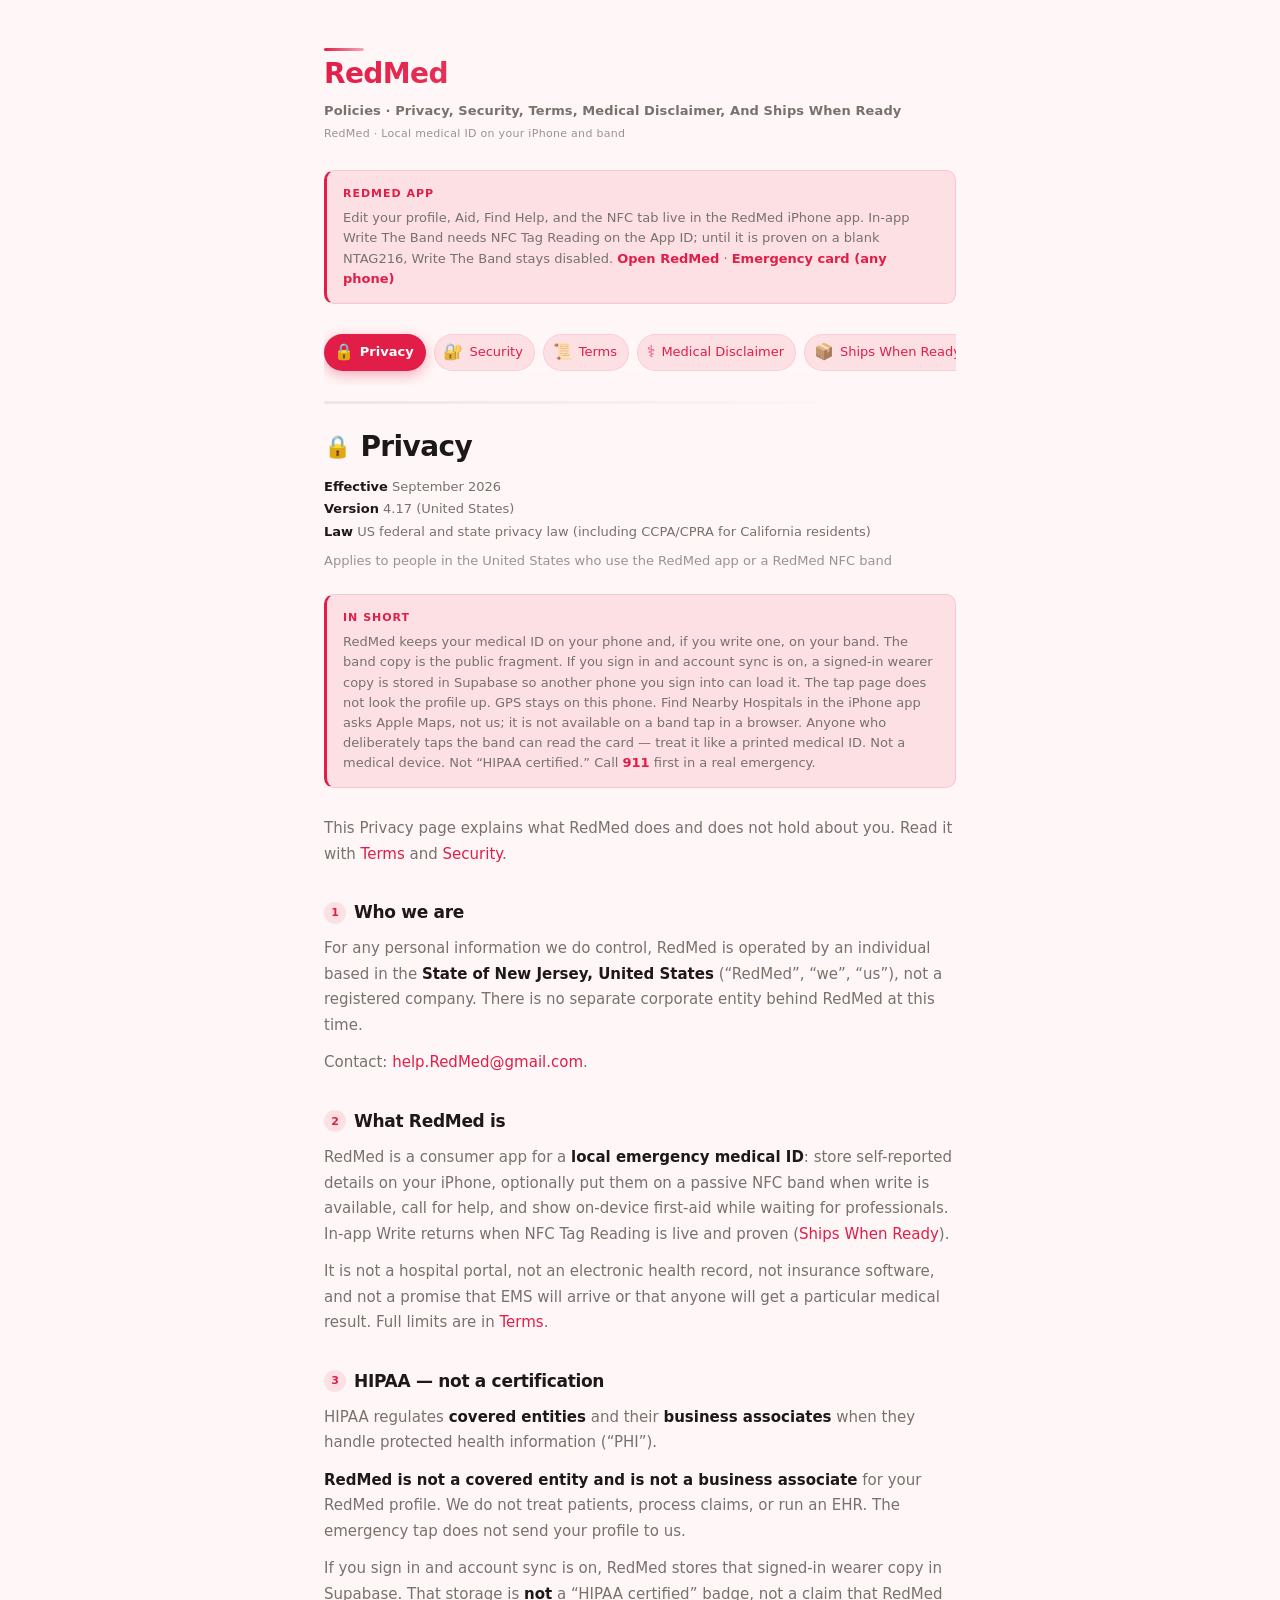
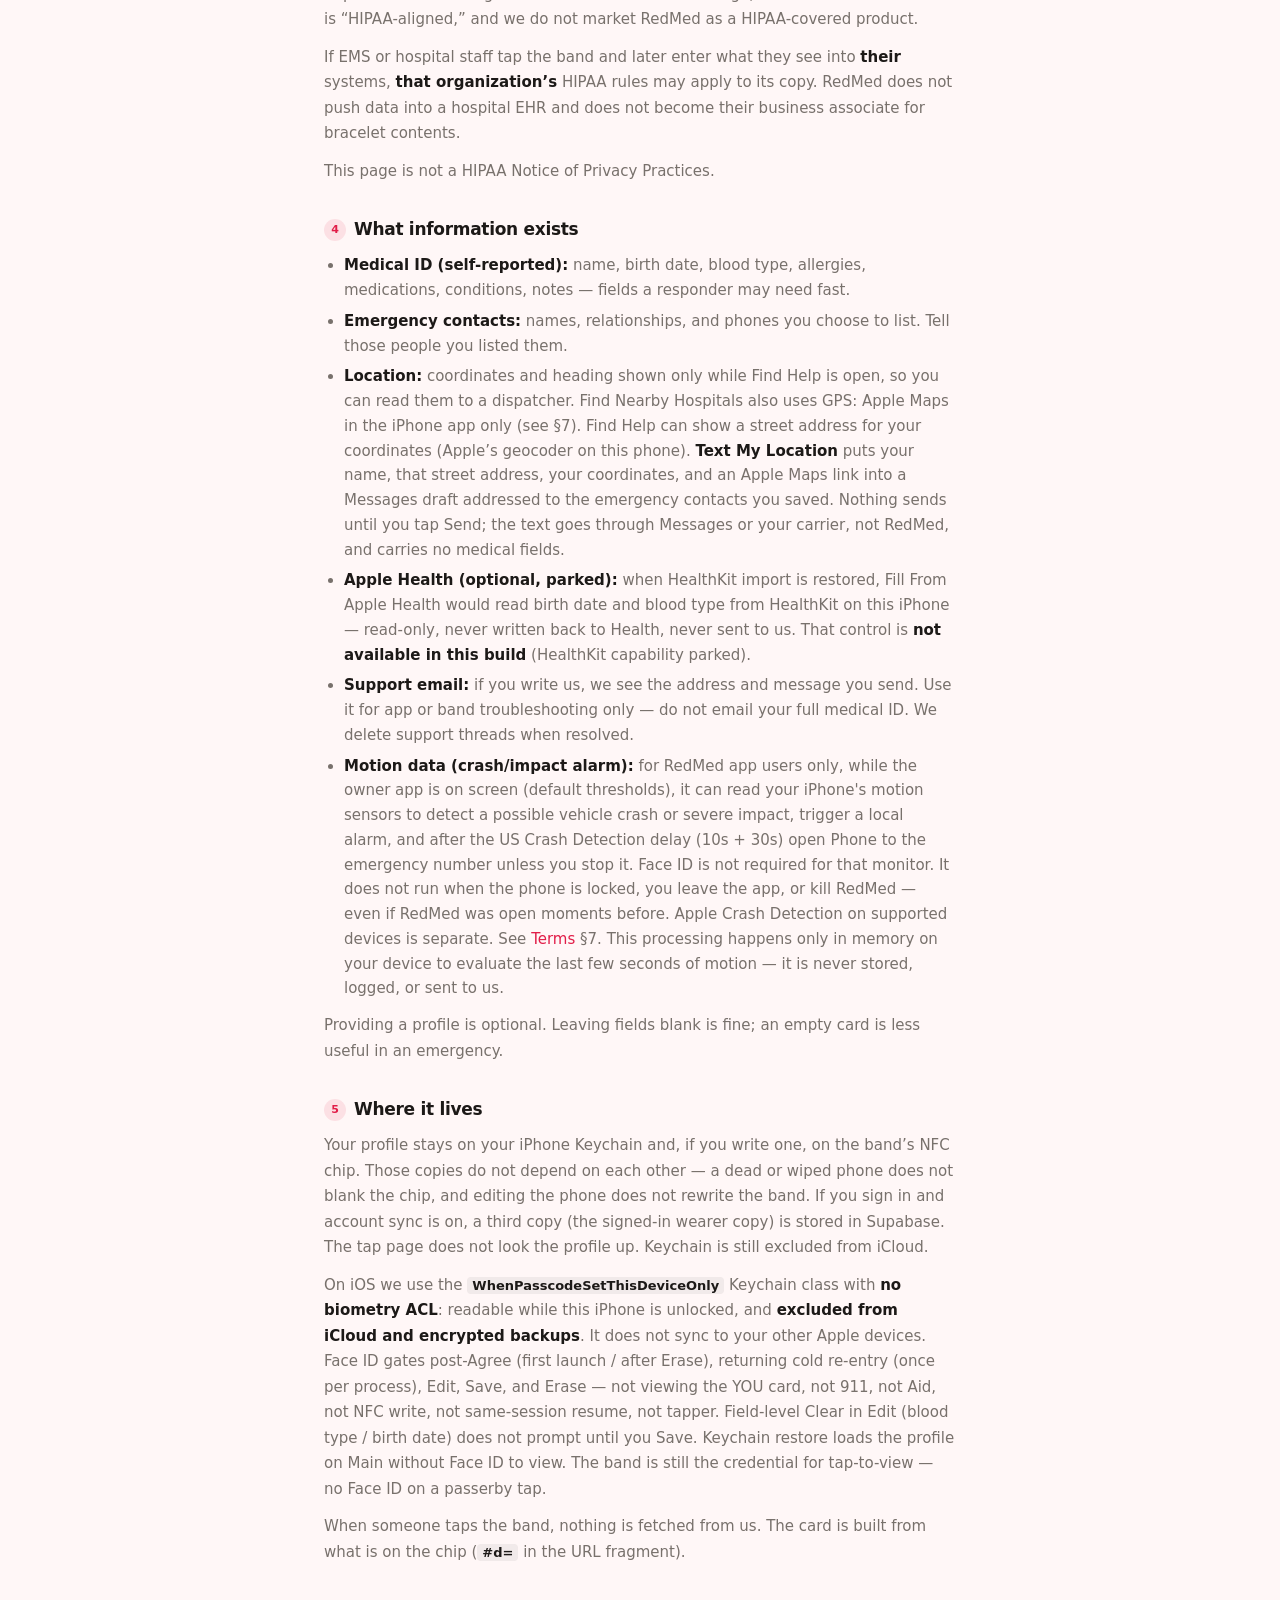
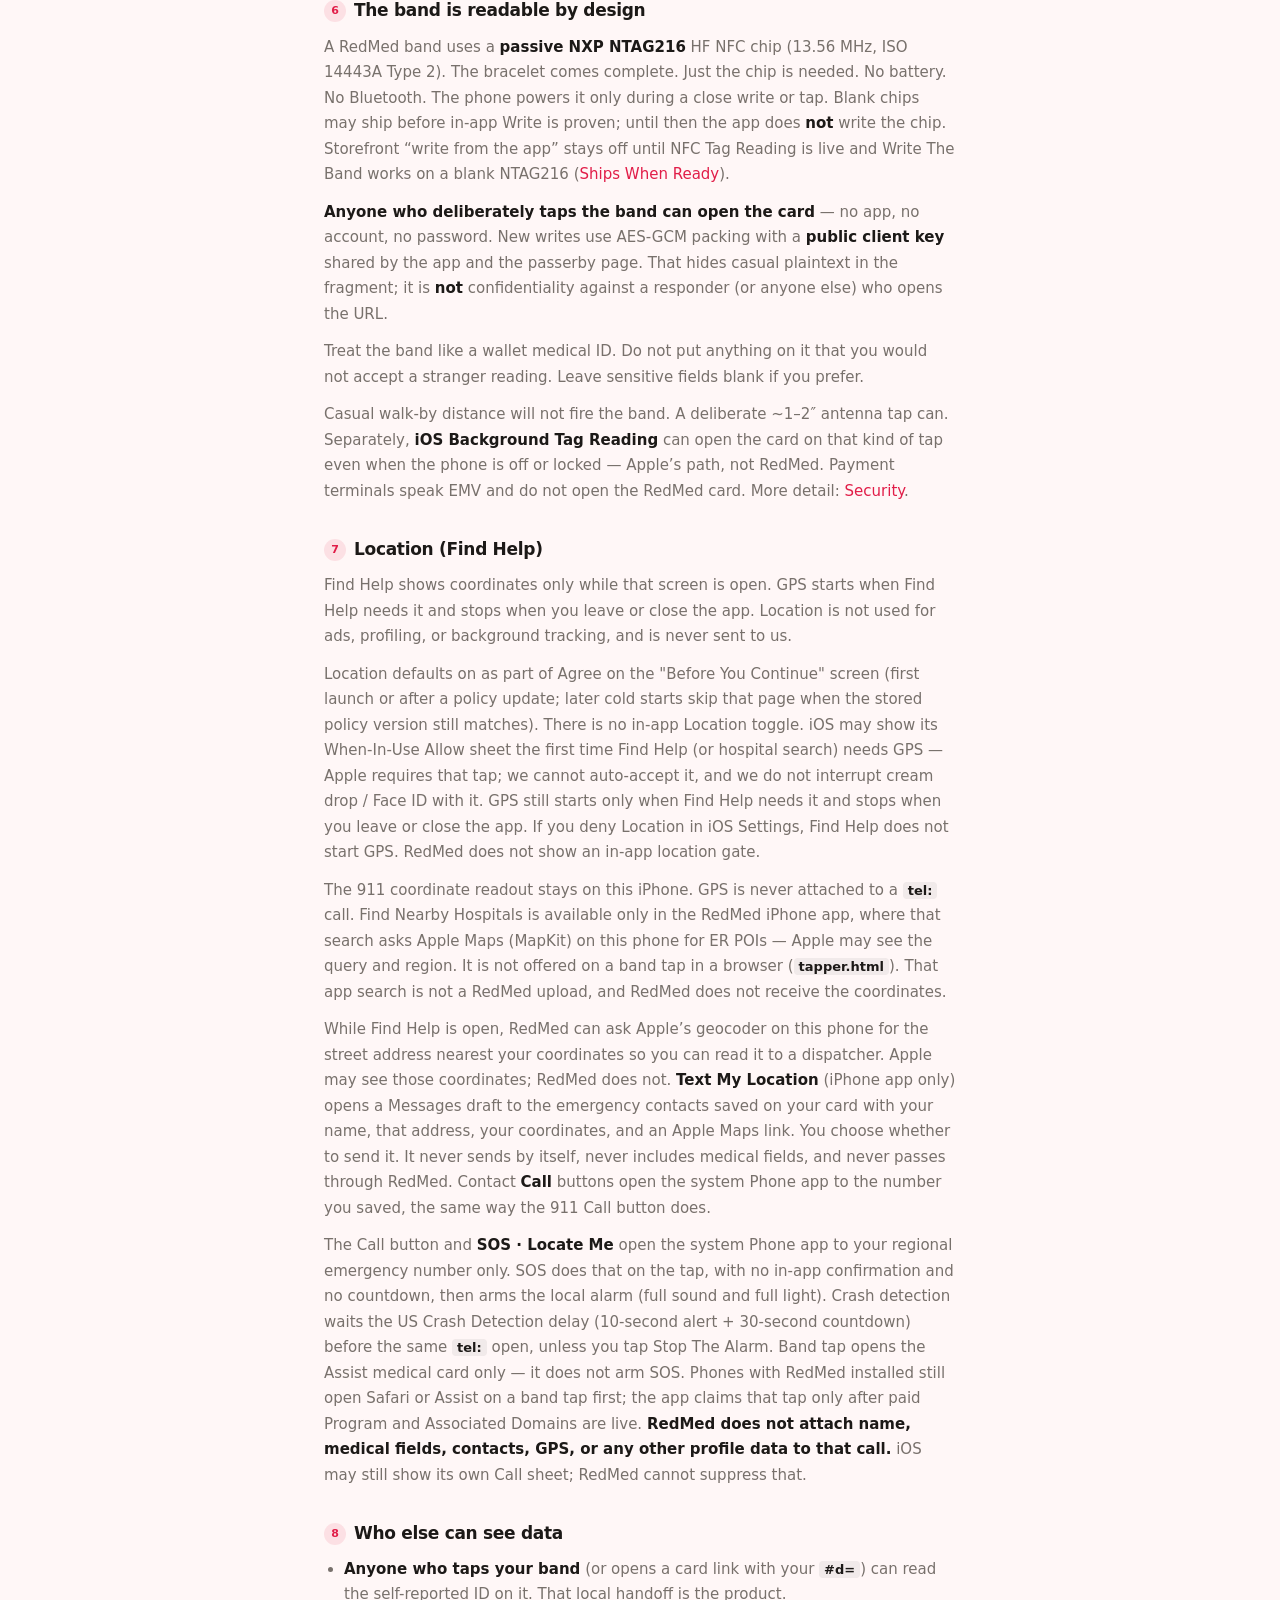
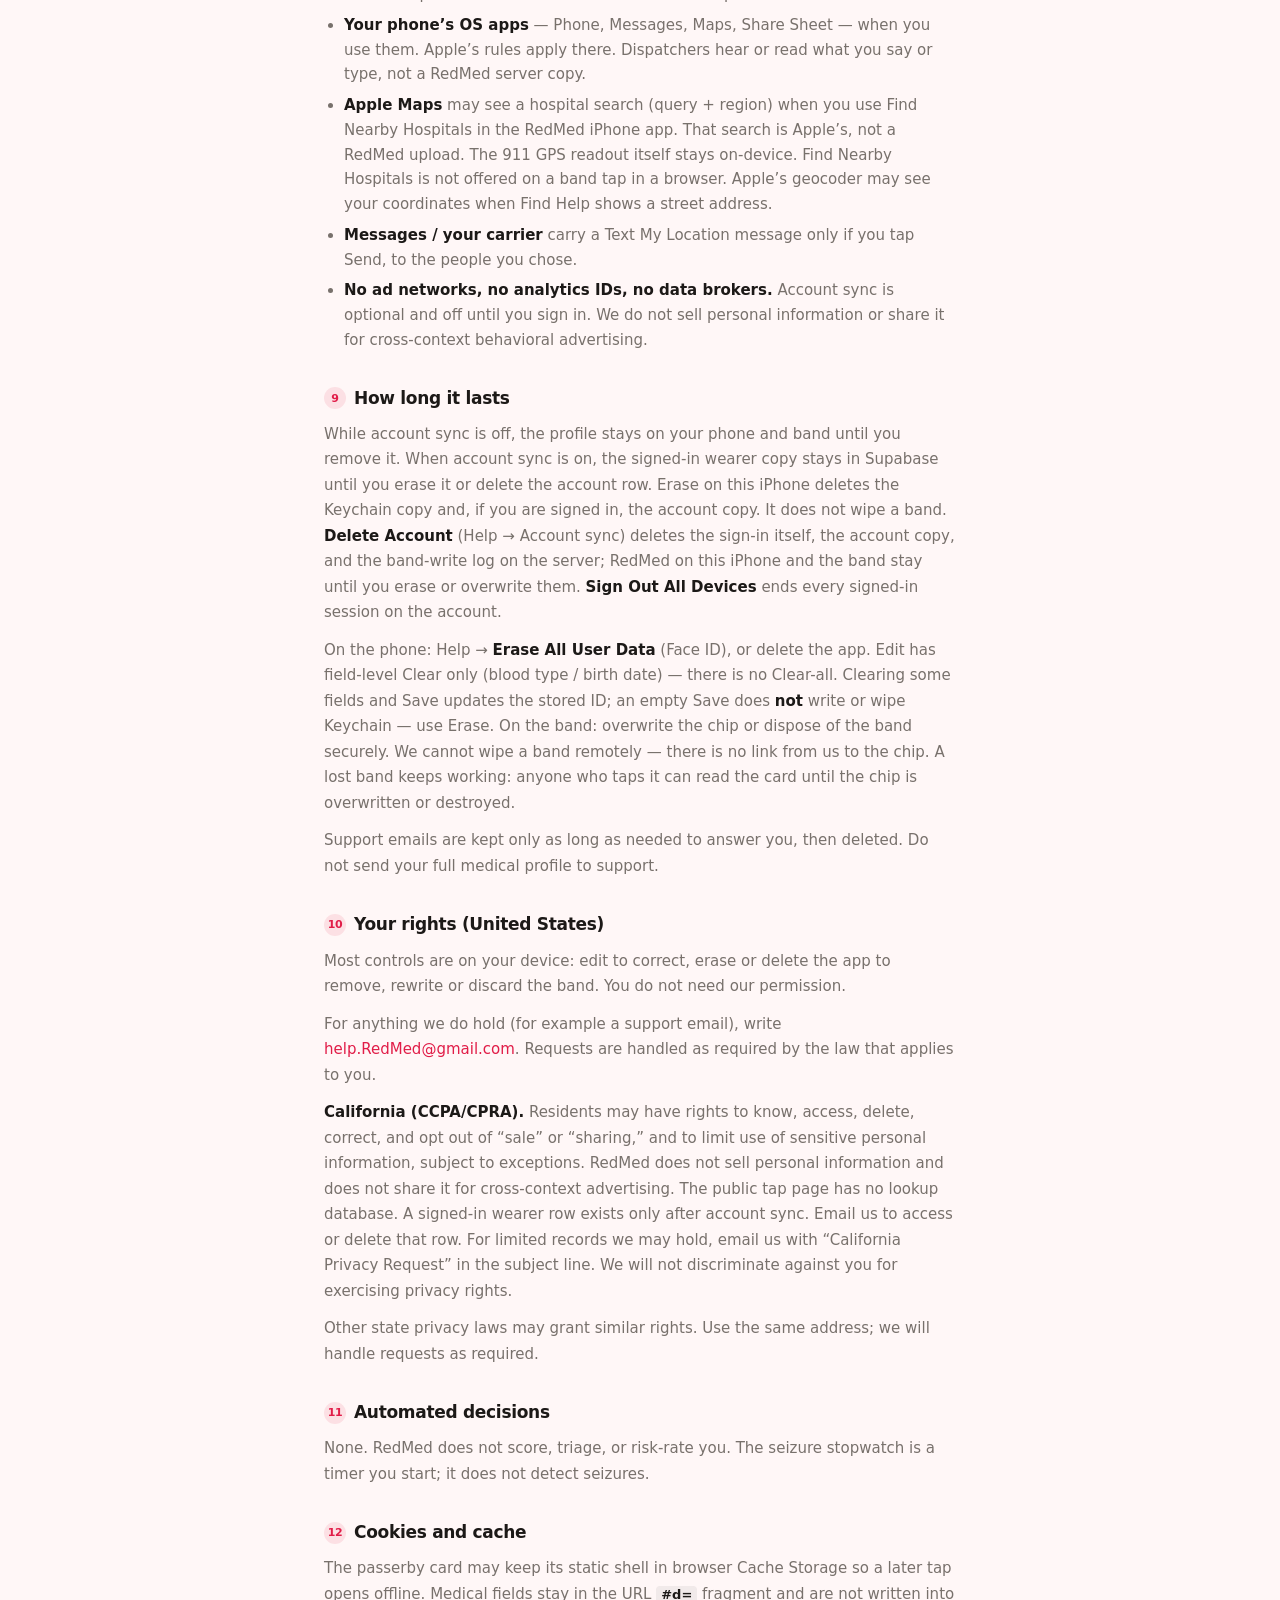
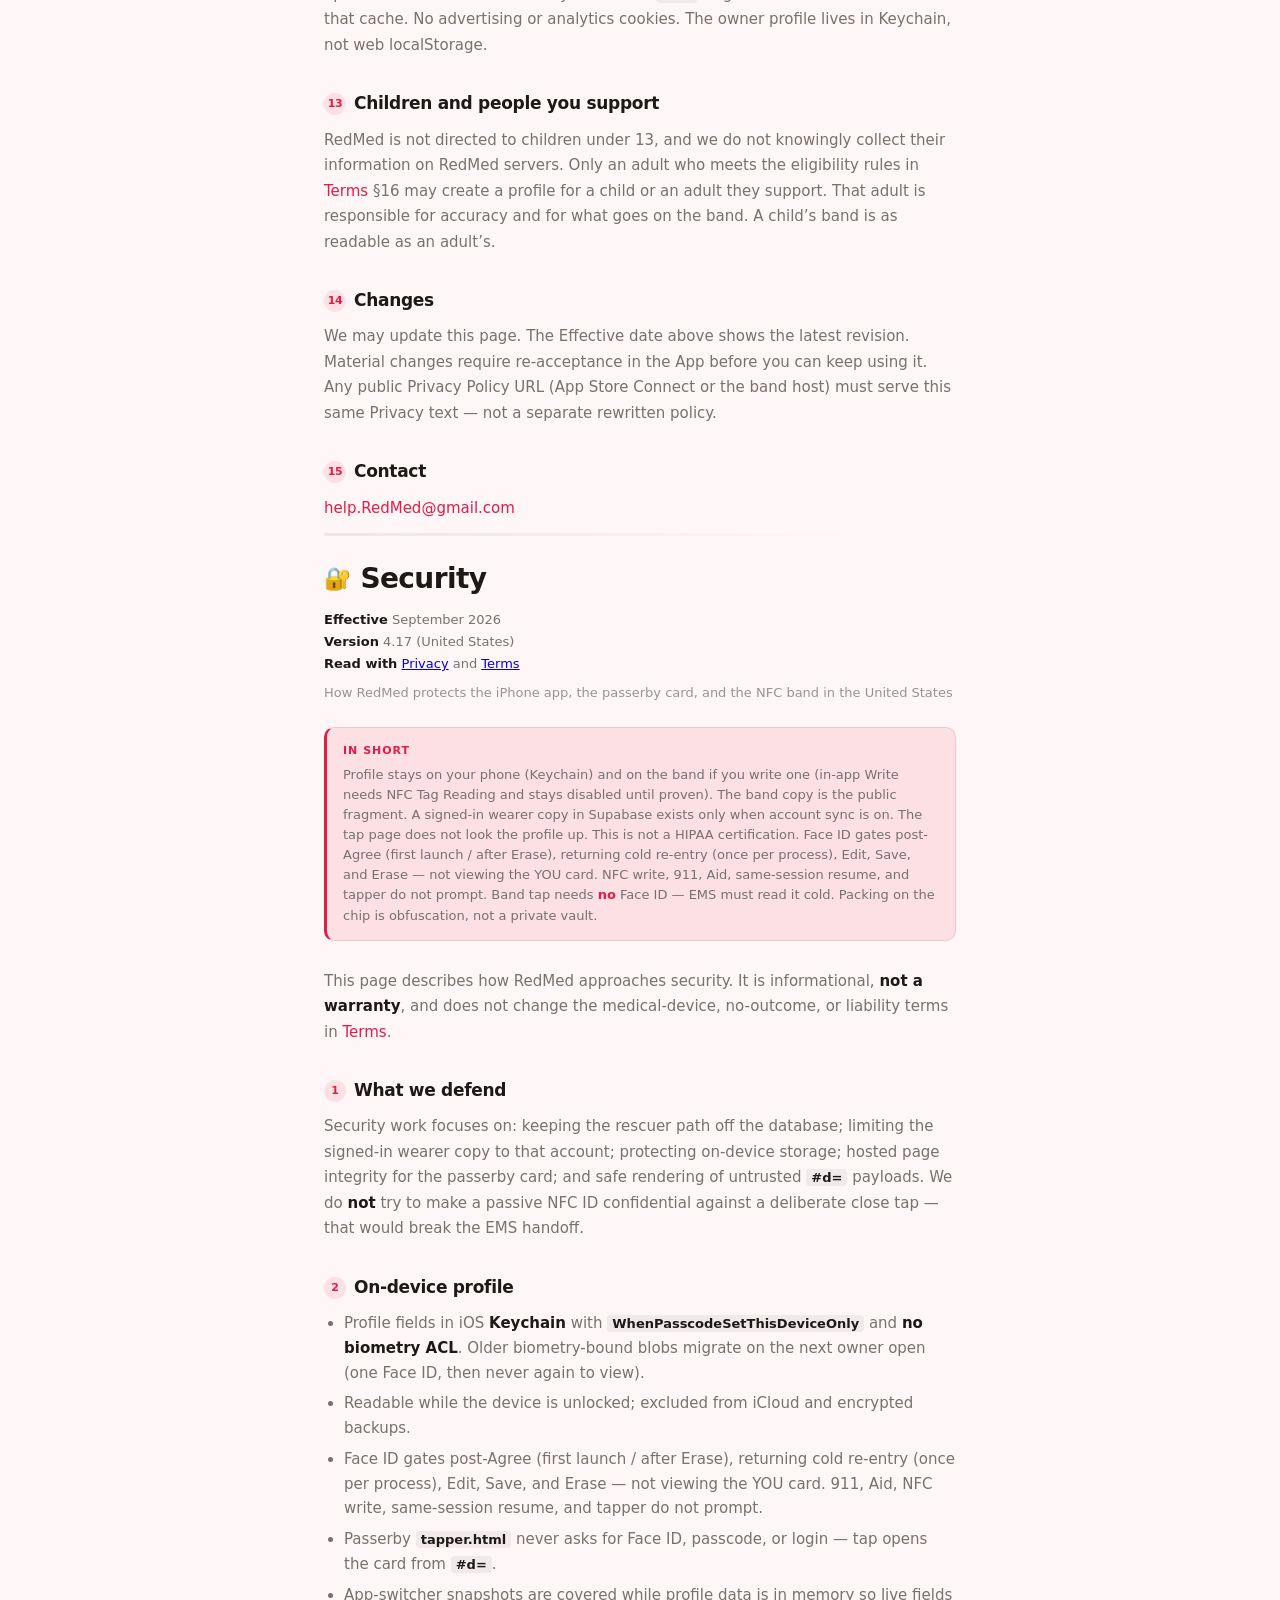
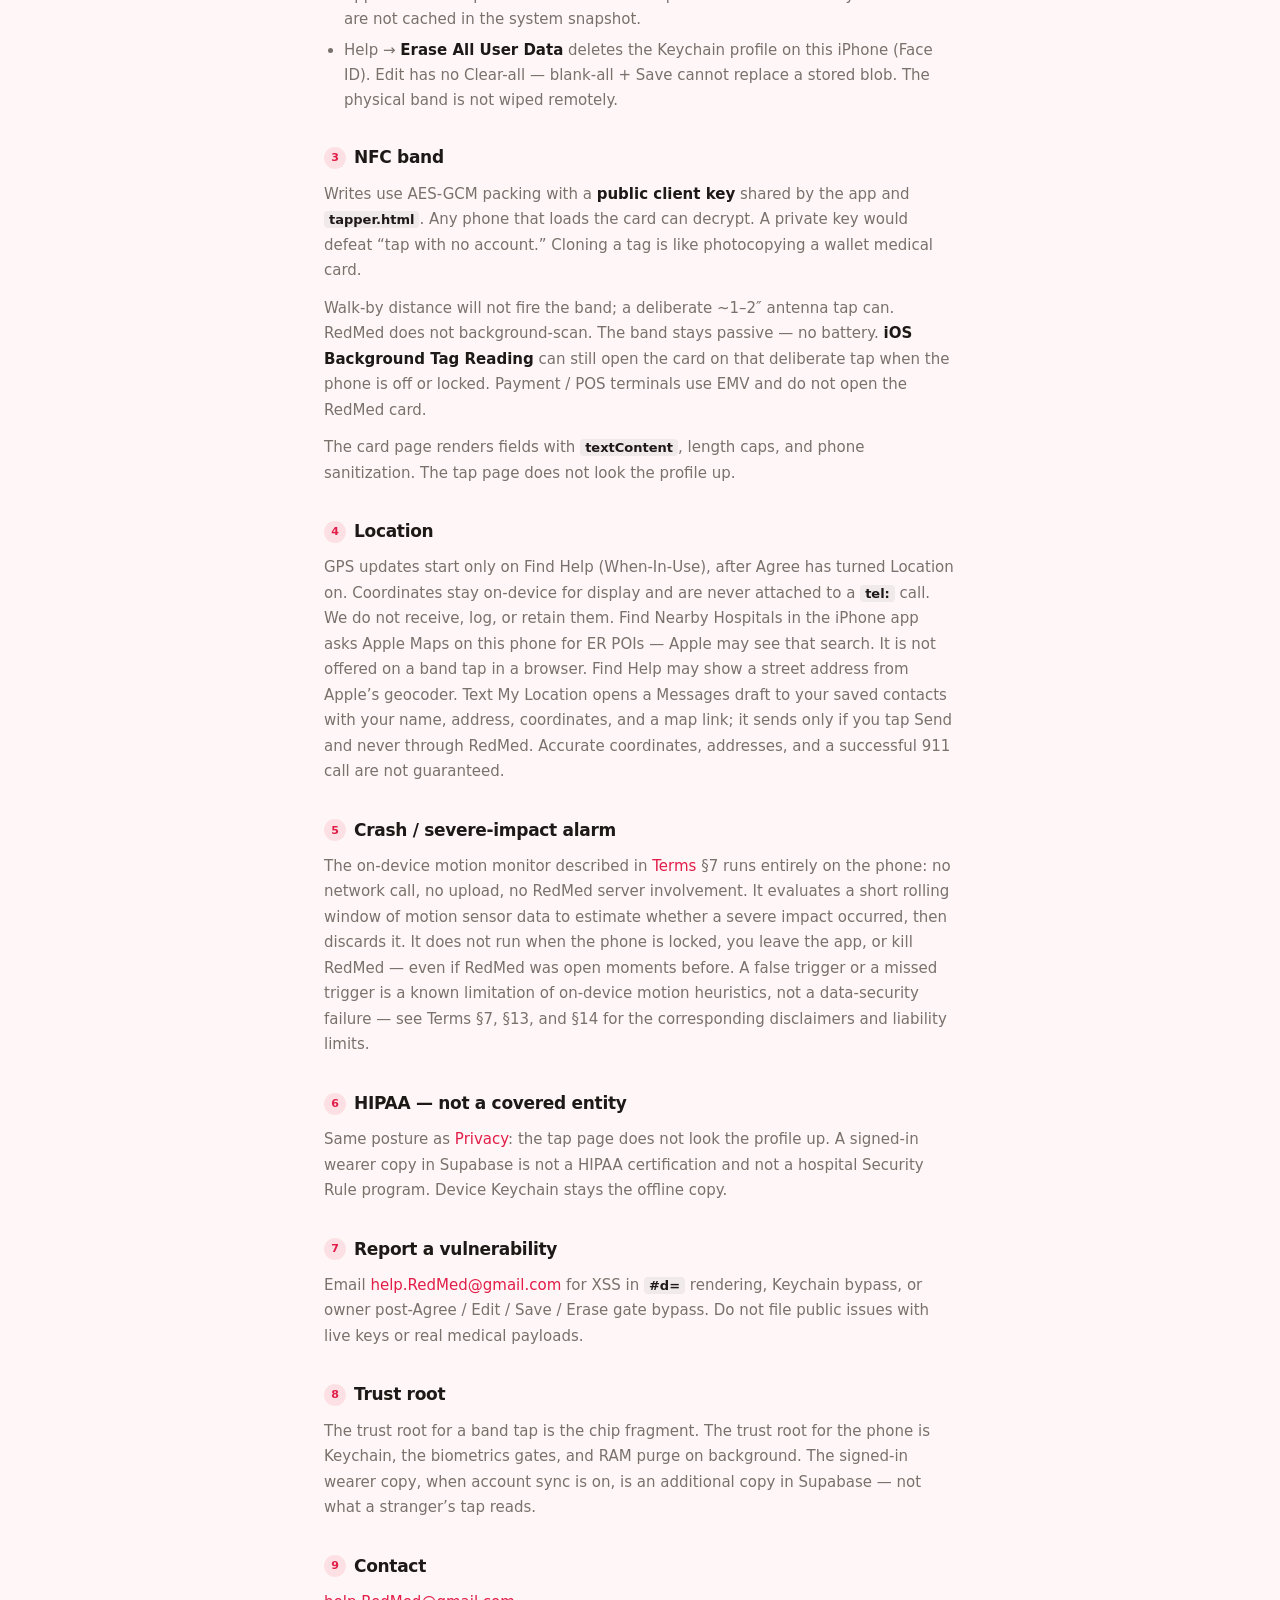
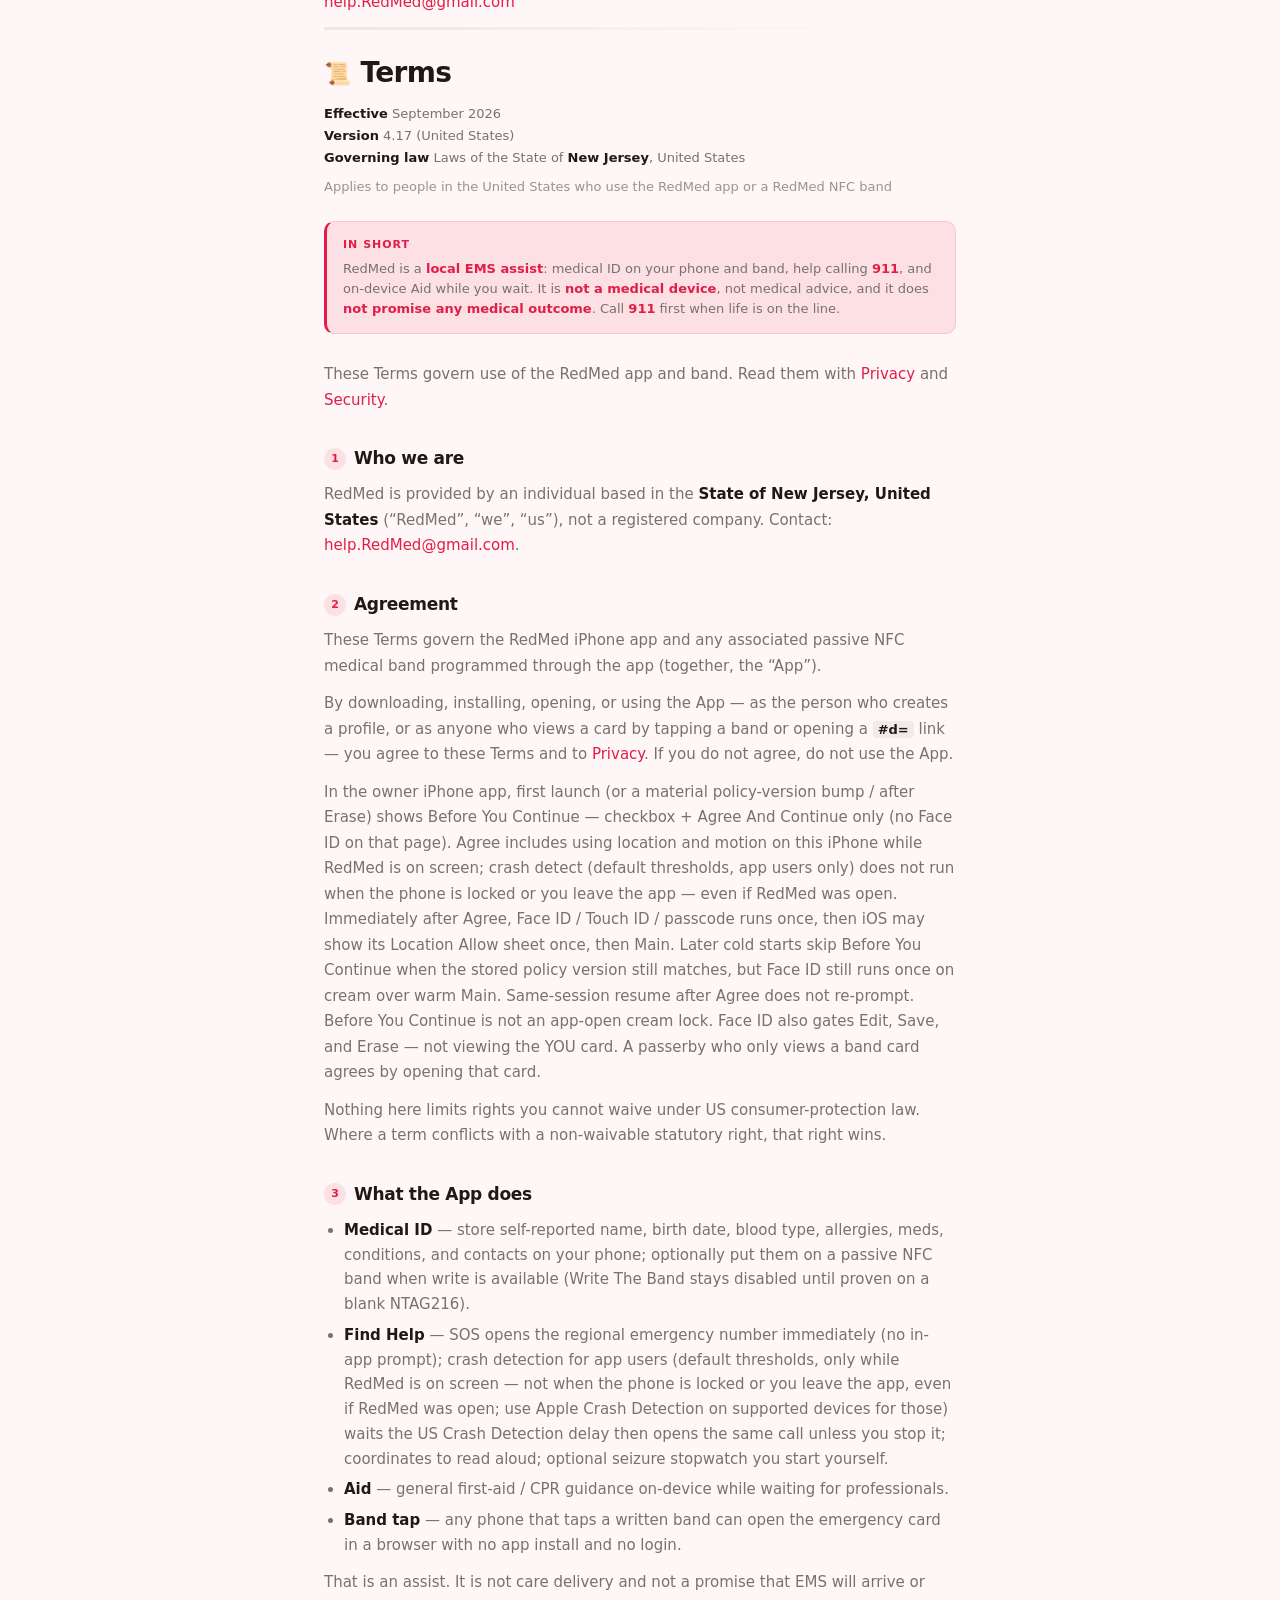
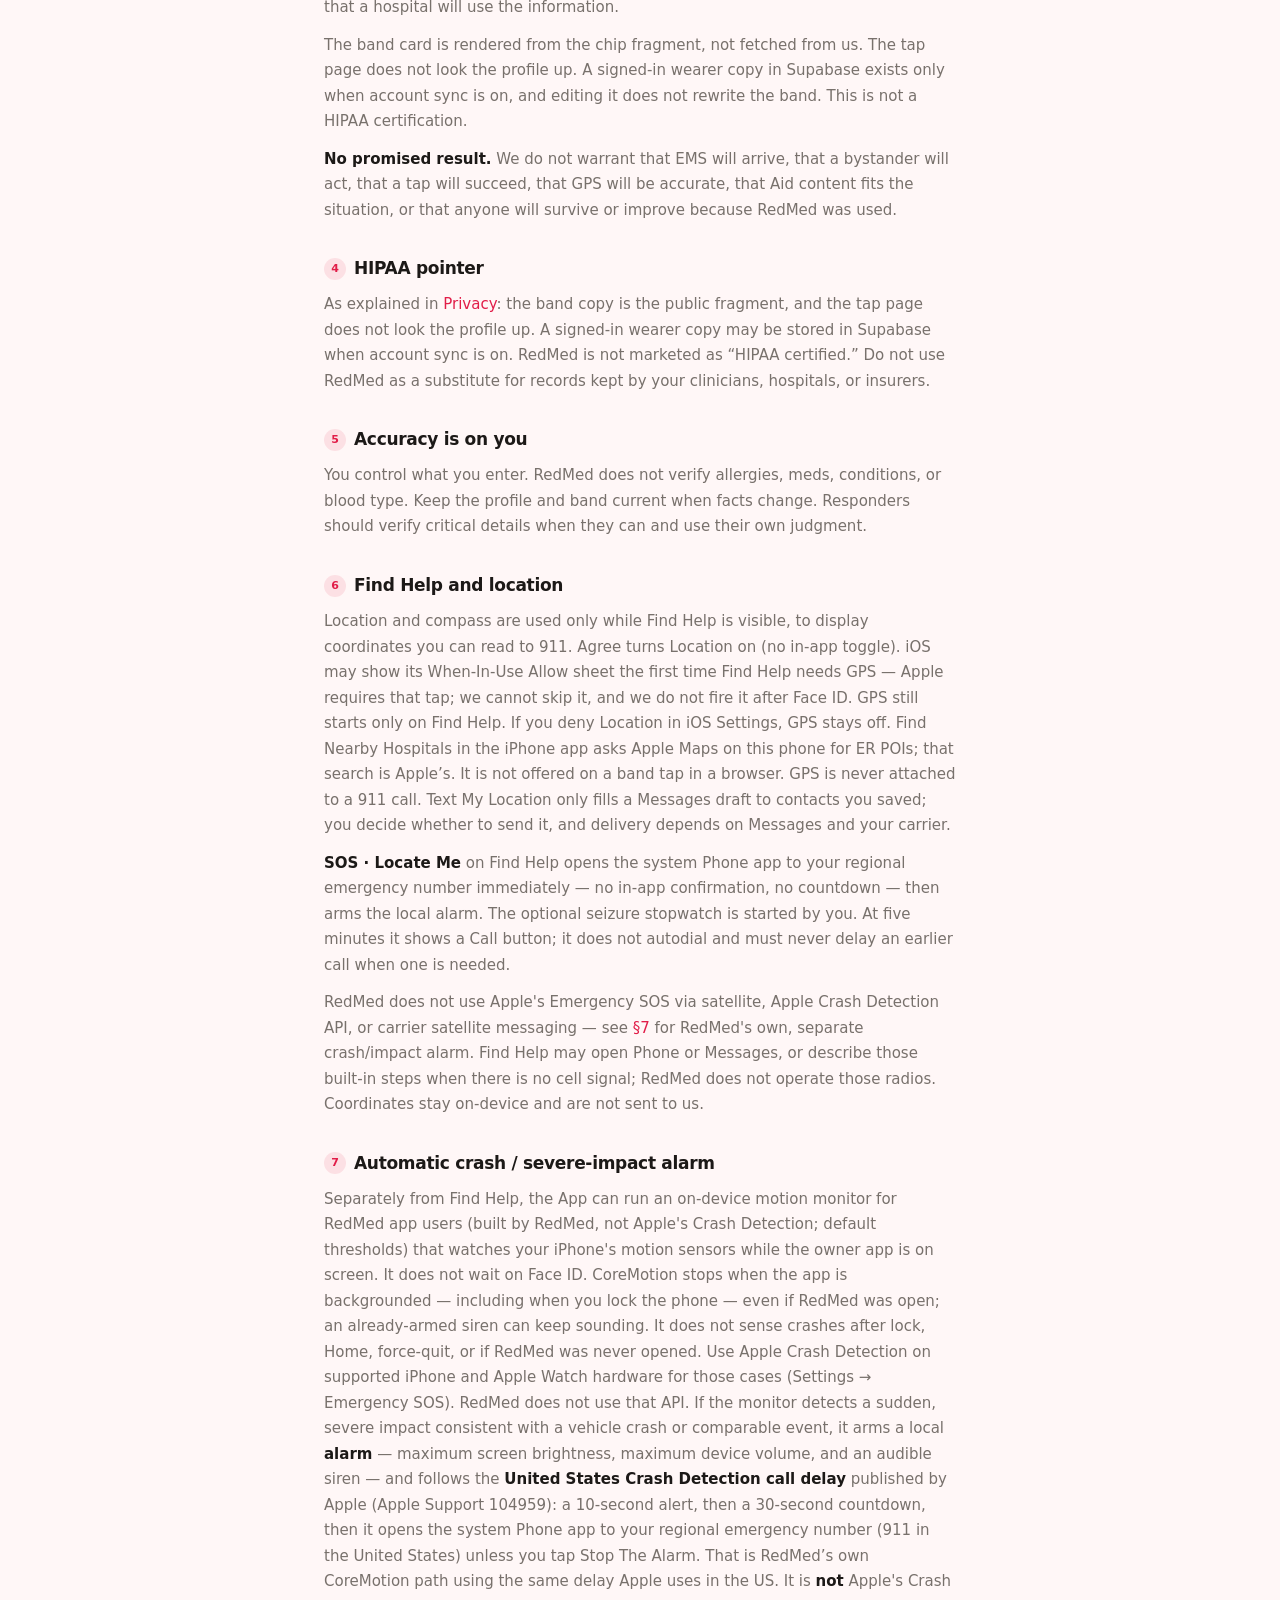
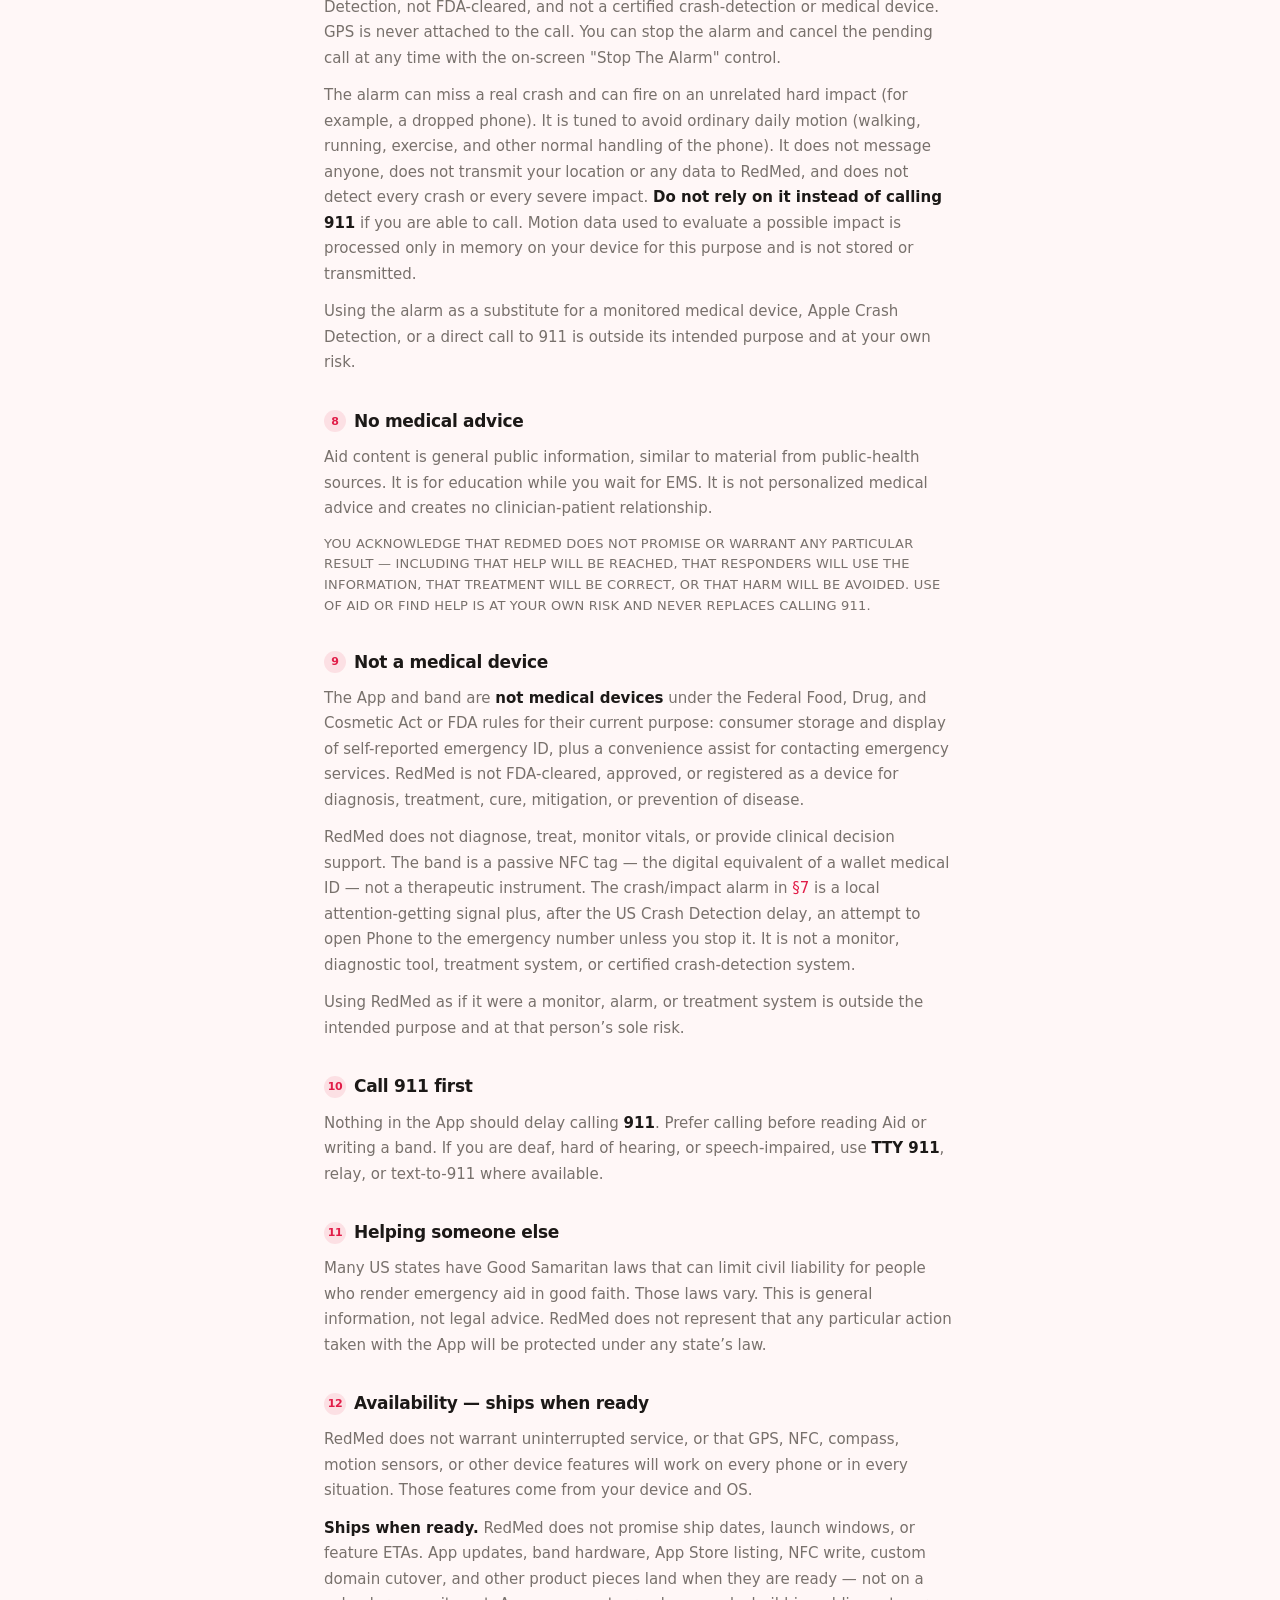
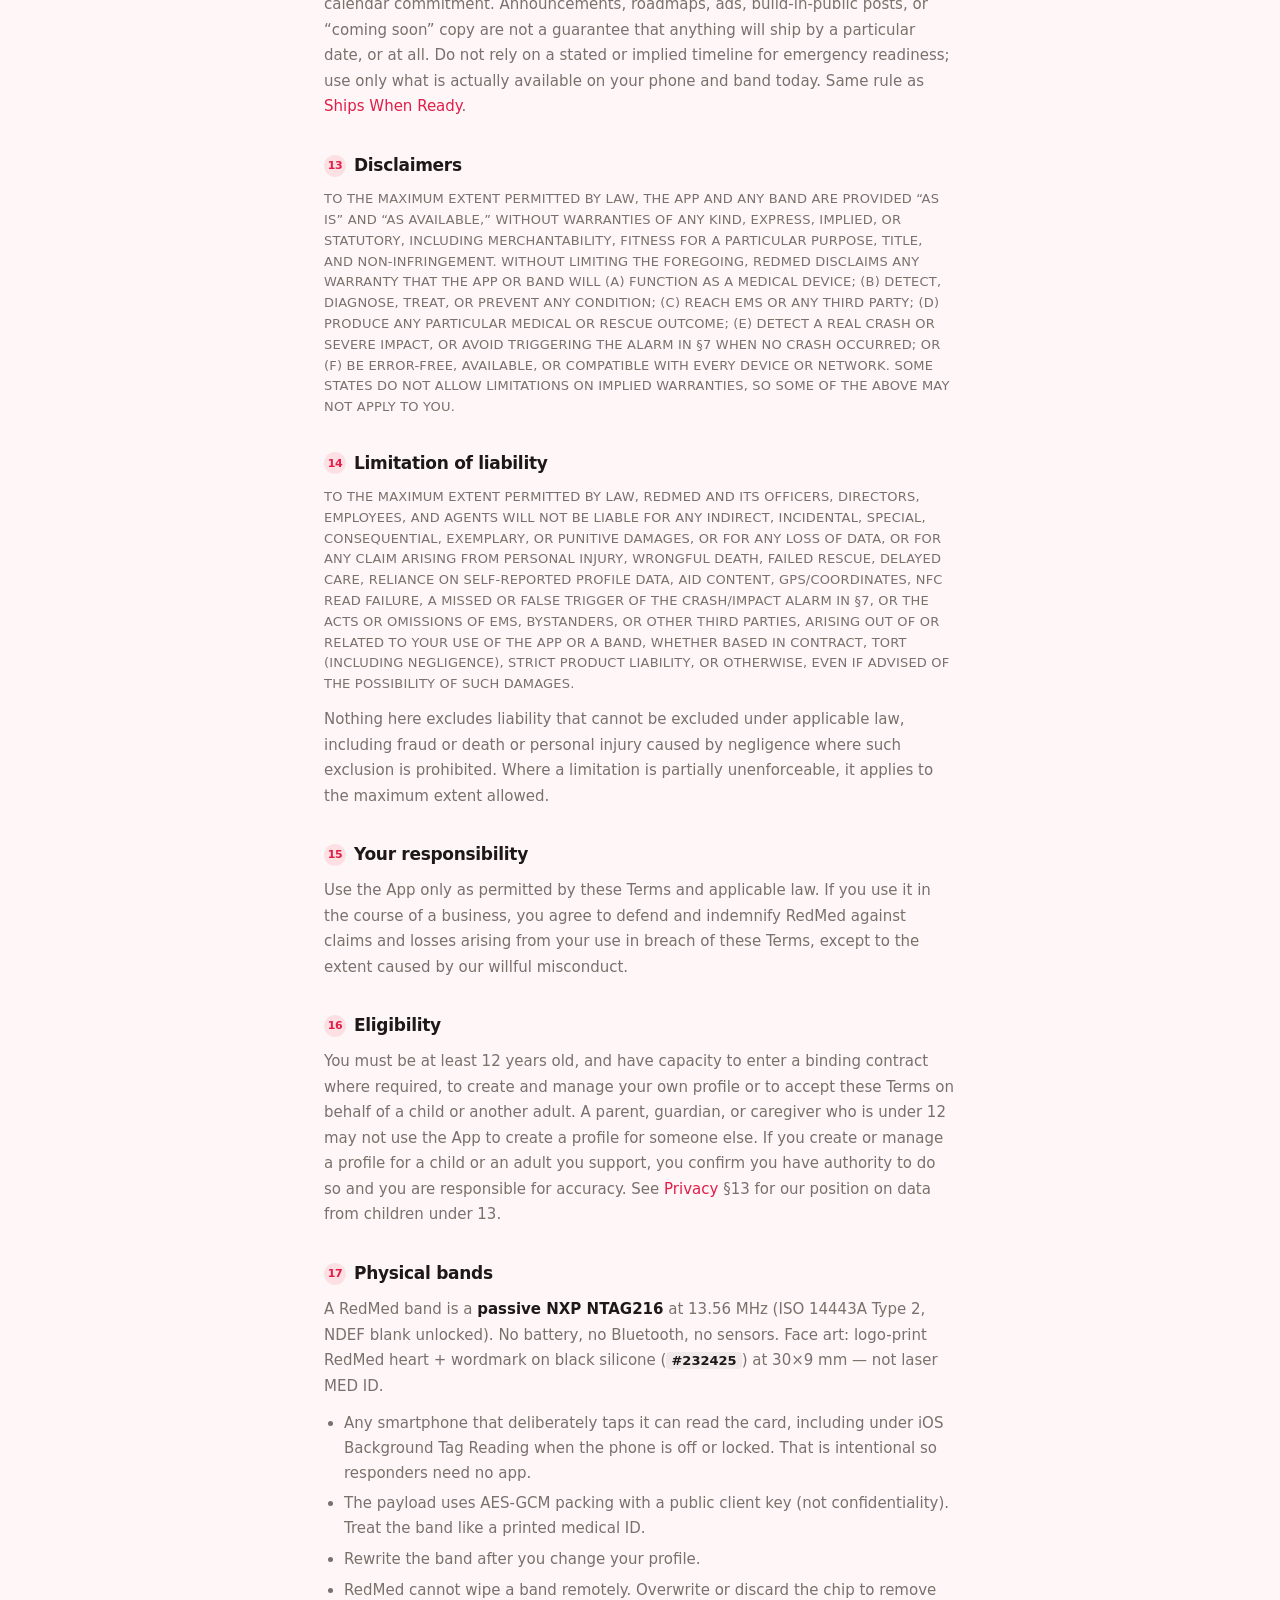
==== commit 3de0e332: "Sync passerby shell from Roooted1776/frisky" ====
--- a/Document/index.html
+++ b/Document/index.html
@@ -20,7 +20,7 @@
   </header>
 
   <aside class="legal-notice legal-notice-owner">
-    <strong>Owner app</strong>
+    <strong>RedMed app</strong>
     Edit your profile, Aid, Find Help, and the NFC tab live in the RedMed iPhone app. In-app Write The Band needs NFC Tag Reading on the App ID; until it is proven on a blank NTAG216, Write The Band stays disabled.
     <a href="redmed://main">Open RedMed</a>
     · <a href="/tapper/">Emergency card (any phone)</a>
@@ -105,7 +105,7 @@
 
     <h2><span class="sec-num">9</span> How long it lasts</h2>
     <p>While account sync is off, the profile stays on your phone and band until you remove it. When account sync is on, the signed-in wearer copy stays in Supabase until you erase it or delete the account row. Erase on this iPhone deletes the Keychain copy and, if you are signed in, the account copy. It does not wipe a band. <strong>Delete Account</strong> (Help → Account sync) deletes the sign-in itself, the account copy, and the band-write log on the server; RedMed on this iPhone and the band stay until you erase or overwrite them. <strong>Sign Out All Devices</strong> ends every signed-in session on the account.</p>
-    <p>On the phone: Help → <strong>Erase All User Data</strong> (Face ID), or delete the app. Edit has field-level Clear only (blood type / birth date) — there is no Clear-all. Clearing some fields and Save updates the stored ID; an empty Save does <strong>not</strong> write or wipe Keychain — use Erase. On the band: overwrite the chip or dispose of the band securely. We cannot wipe a band remotely — there is no link from us to the chip.</p>
+    <p>On the phone: Help → <strong>Erase All User Data</strong> (Face ID), or delete the app. Edit has field-level Clear only (blood type / birth date) — there is no Clear-all. Clearing some fields and Save updates the stored ID; an empty Save does <strong>not</strong> write or wipe Keychain — use Erase. On the band: overwrite the chip or dispose of the band securely. We cannot wipe a band remotely — there is no link from us to the chip. A lost band keeps working: anyone who taps it can read the card until the chip is overwritten or destroyed.</p>
     <p>Support emails are kept only as long as needed to answer you, then deleted. Do not send your full medical profile to support.</p>
 
     <h2><span class="sec-num">10</span> Your rights (United States)</h2>
@@ -142,7 +142,7 @@
     <p class="legal-parties">How RedMed protects the iPhone app, the passerby card, and the NFC band in the United States</p>
     <div class="legal-notice">
       <strong>In short</strong>
-      Profile stays on your phone (Keychain) and on the band if you write one (in-app Write needs NFC Tag Reading and stays disabled until proven). The band copy is the public fragment. A signed-in wearer copy in Supabase exists only when account sync is on. The tap page does not look the profile up. This is not a HIPAA certification. Owner Face ID gates post-Agree (first launch / after Erase), returning cold re-entry (once per process), Edit, Save, and Erase — not viewing the YOU card. NFC write, 911, Aid, same-session resume, and tapper do not prompt. Band tap needs <strong>no</strong> Face ID — EMS must read it cold. Packing on the chip is obfuscation, not a private vault.
+      Profile stays on your phone (Keychain) and on the band if you write one (in-app Write needs NFC Tag Reading and stays disabled until proven). The band copy is the public fragment. A signed-in wearer copy in Supabase exists only when account sync is on. The tap page does not look the profile up. This is not a HIPAA certification. Face ID gates post-Agree (first launch / after Erase), returning cold re-entry (once per process), Edit, Save, and Erase — not viewing the YOU card. NFC write, 911, Aid, same-session resume, and tapper do not prompt. Band tap needs <strong>no</strong> Face ID — EMS must read it cold. Packing on the chip is obfuscation, not a private vault.
     </div>
     <article class="legal-body">
       <p>This page describes how RedMed approaches security. It is informational, <strong>not a warranty</strong>, and does not change the medical-device, no-outcome, or liability terms in <a href="#terms">Terms</a>.</p>
@@ -154,7 +154,7 @@
     <ul>
       <li>Profile fields in iOS <strong>Keychain</strong> with <code>WhenPasscodeSetThisDeviceOnly</code> and <strong>no biometry ACL</strong>. Older biometry-bound blobs migrate on the next owner open (one Face ID, then never again to view).</li>
       <li>Readable while the device is unlocked; excluded from iCloud and encrypted backups.</li>
-      <li>Owner Face ID gates post-Agree (first launch / after Erase), returning cold re-entry (once per process), Edit, Save, and Erase — not viewing the YOU card. 911, Aid, NFC write, same-session resume, and tapper do not prompt.</li>
+      <li>Face ID gates post-Agree (first launch / after Erase), returning cold re-entry (once per process), Edit, Save, and Erase — not viewing the YOU card. 911, Aid, NFC write, same-session resume, and tapper do not prompt.</li>
       <li>Passerby <code>tapper.html</code> never asks for Face ID, passcode, or login — tap opens the card from <code>#d=</code>.</li>
       <li>App-switcher snapshots are covered while profile data is in memory so live fields are not cached in the system snapshot.</li>
       <li>Help → <strong>Erase All User Data</strong> deletes the Keychain profile on this iPhone (Face ID). Edit has no Clear-all — blank-all + Save cannot replace a stored blob. The physical band is not wiped remotely.</li>
@@ -276,6 +276,7 @@
       <li>The payload uses AES-GCM packing with a public client key (not confidentiality). Treat the band like a printed medical ID.</li>
       <li>Rewrite the band after you change your profile.</li>
       <li>RedMed cannot wipe a band remotely. Overwrite or discard the chip to remove the card from it.</li>
+      <li>If you lose a band, it still works. There is no way to turn a band off from the app or your account. Treat a lost band like a lost printed medical ID, and write a new one if you need it.</li>
     </ul>
 
     <h2><span class="sec-num">18</span> Force majeure</h2>
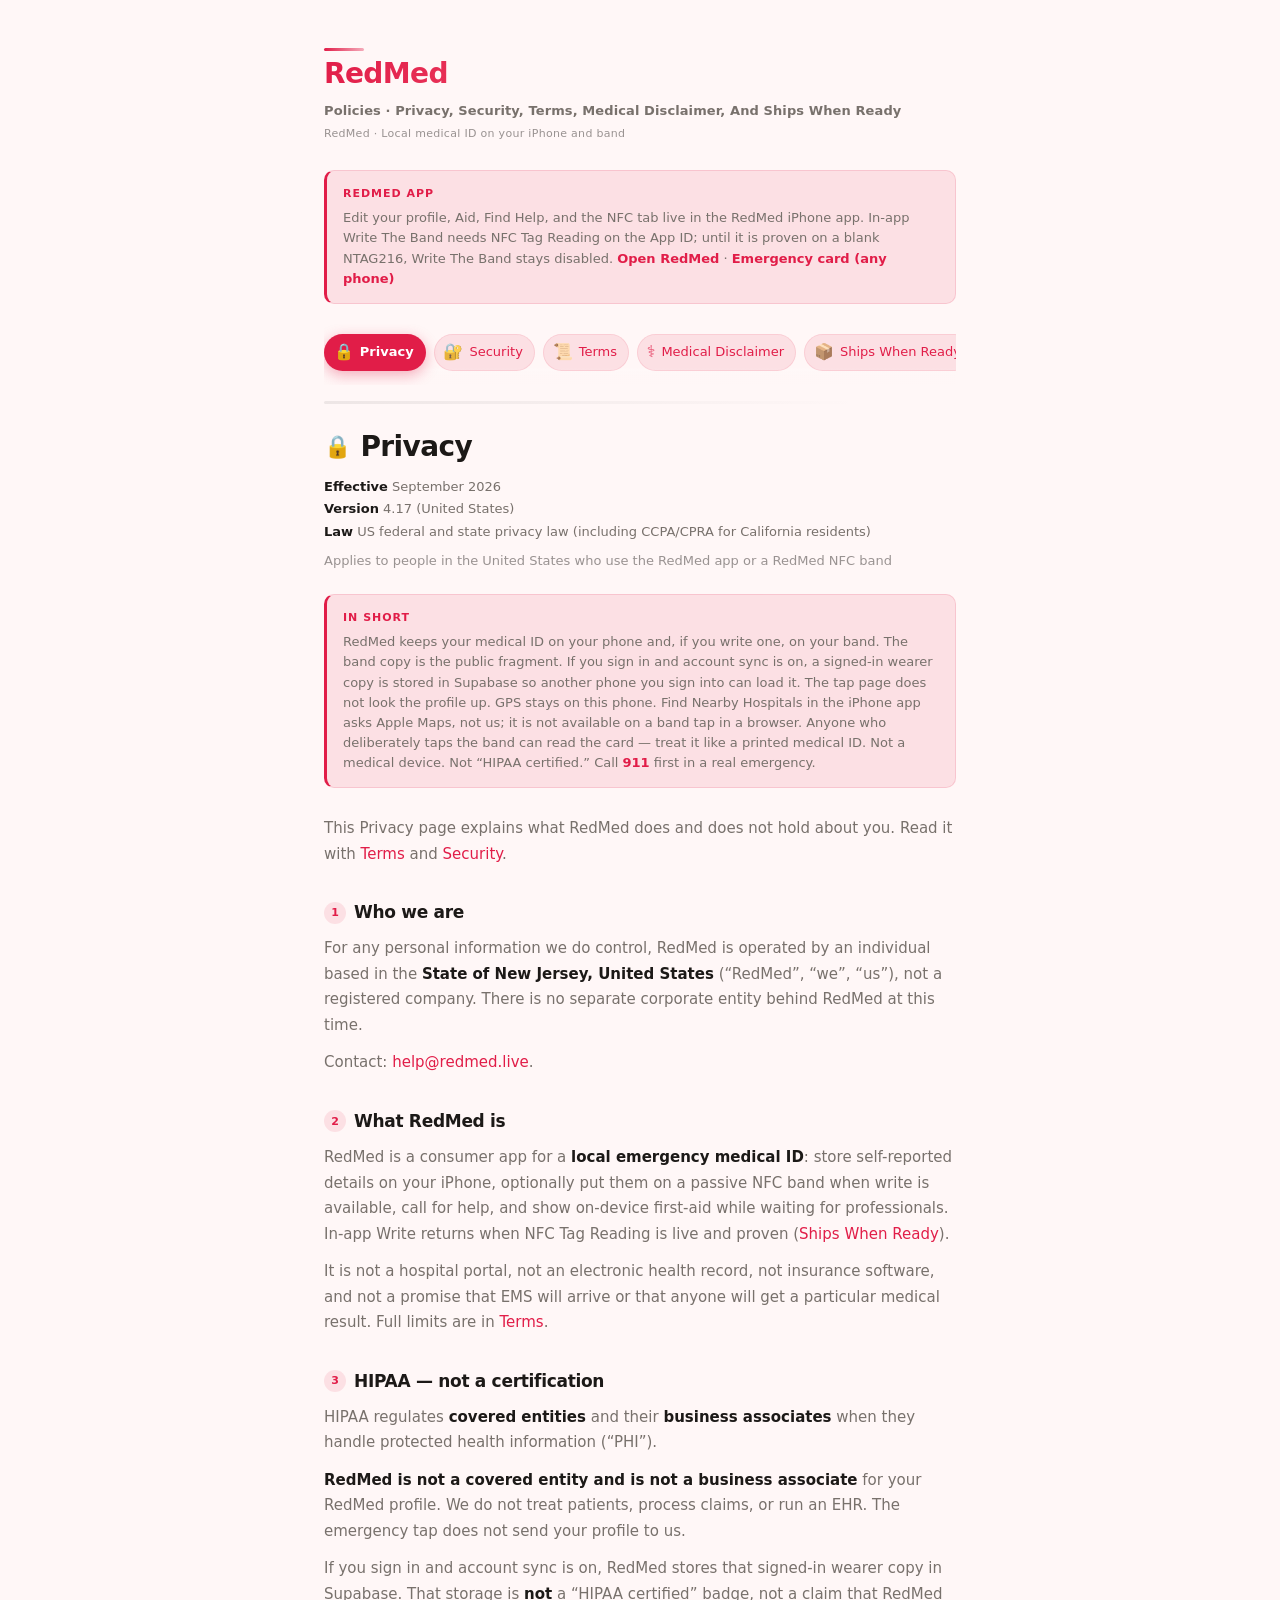
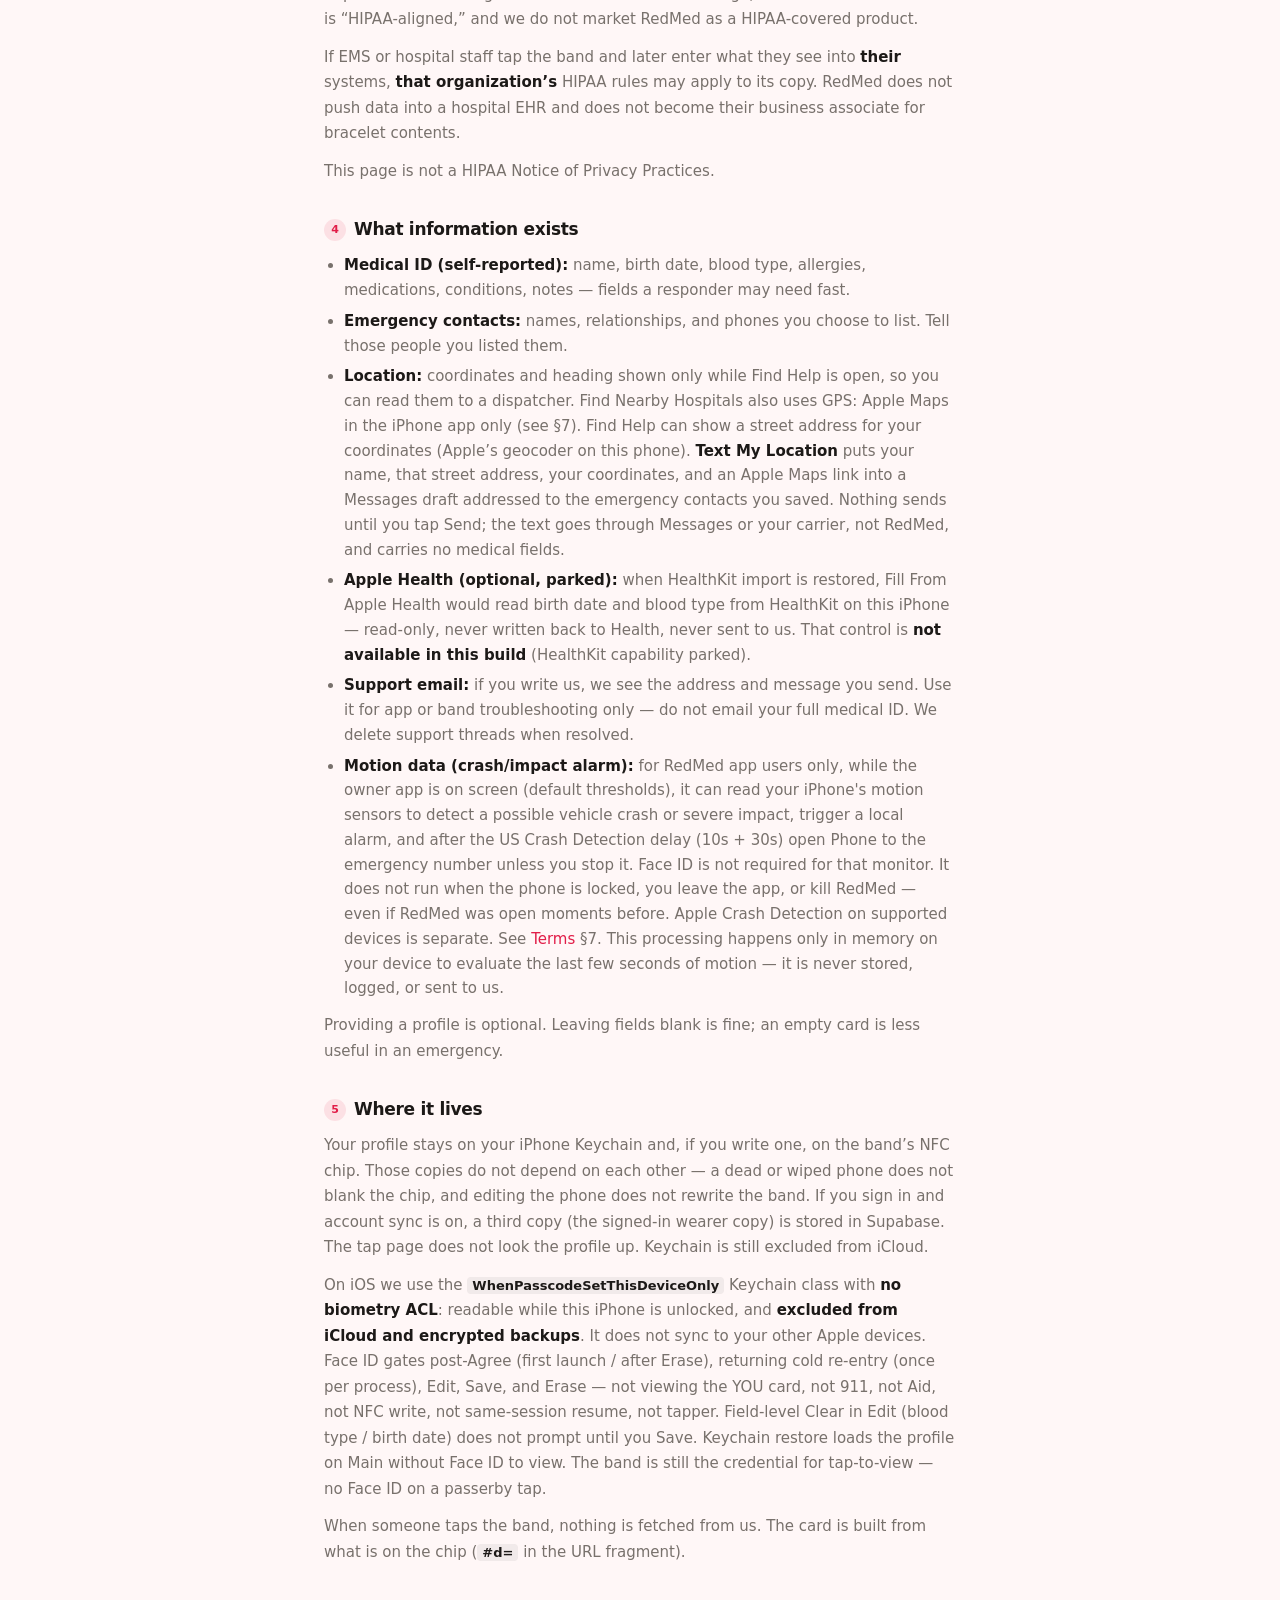
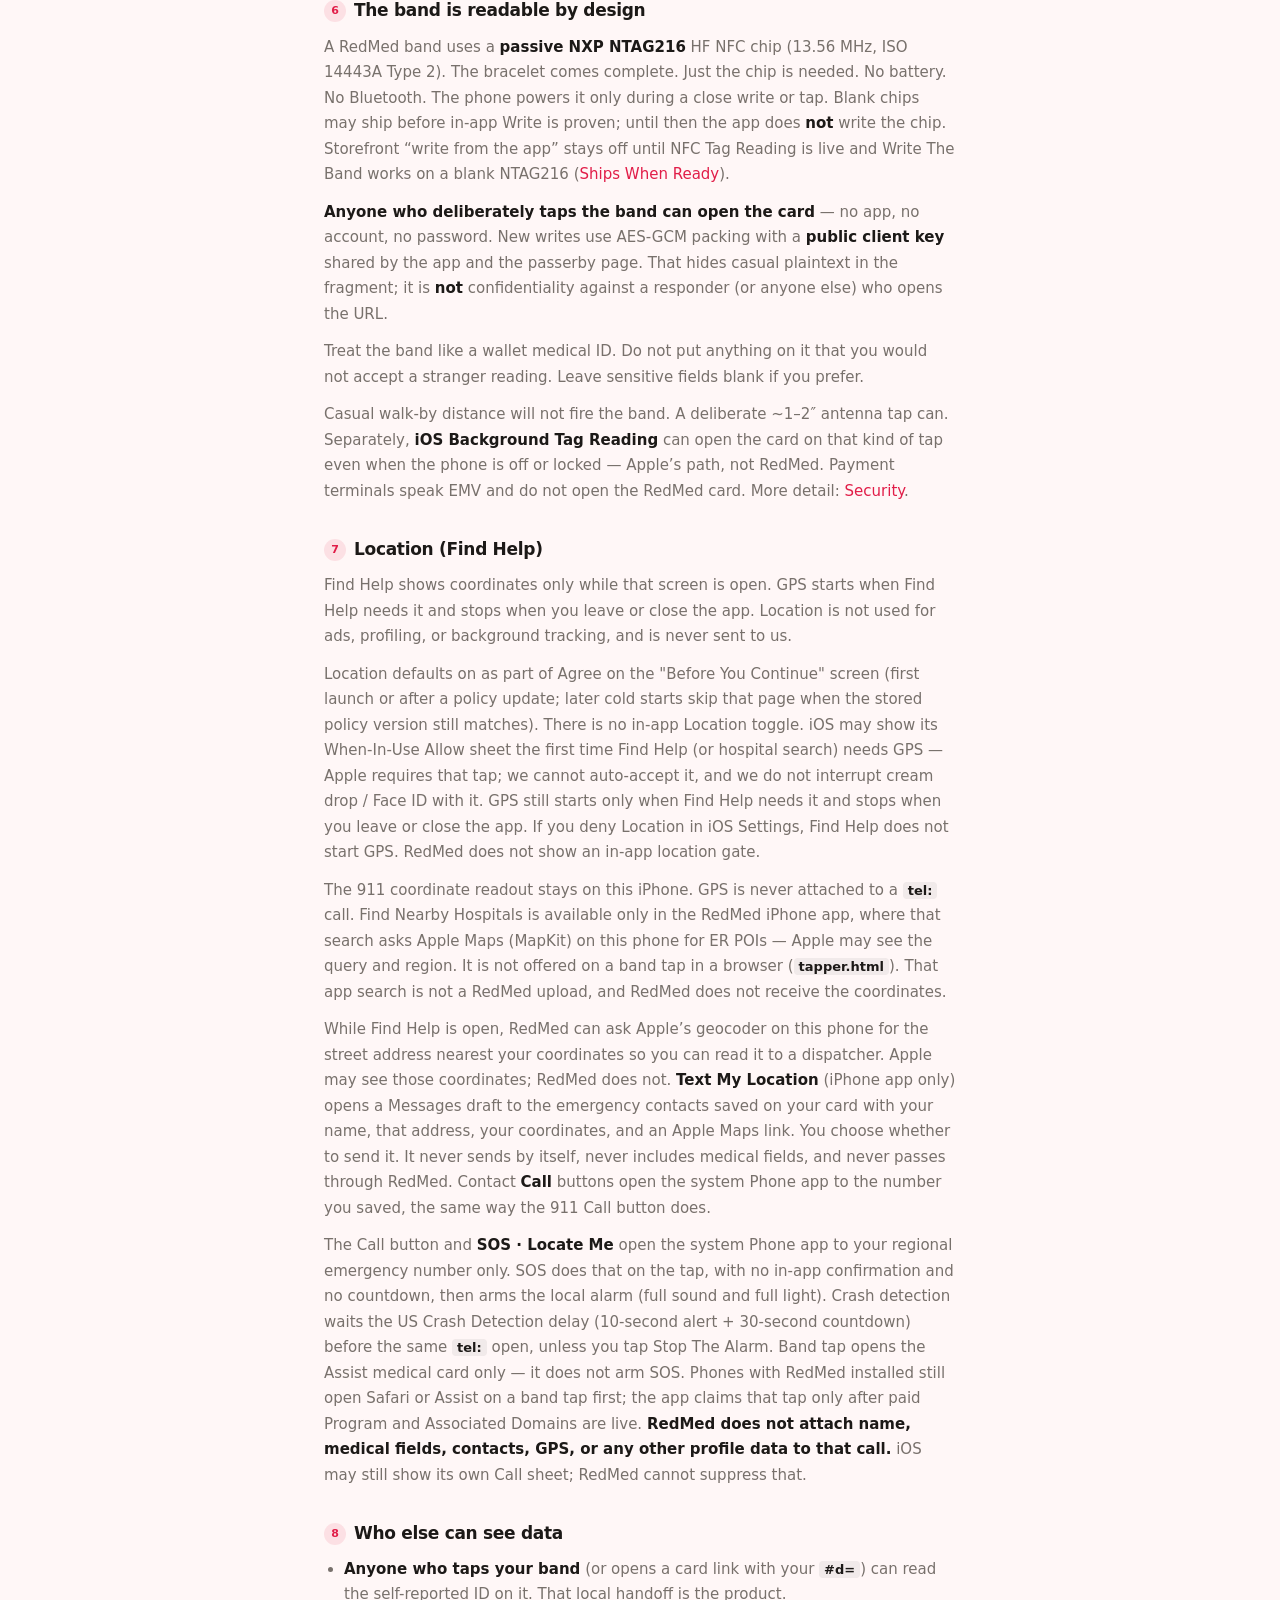
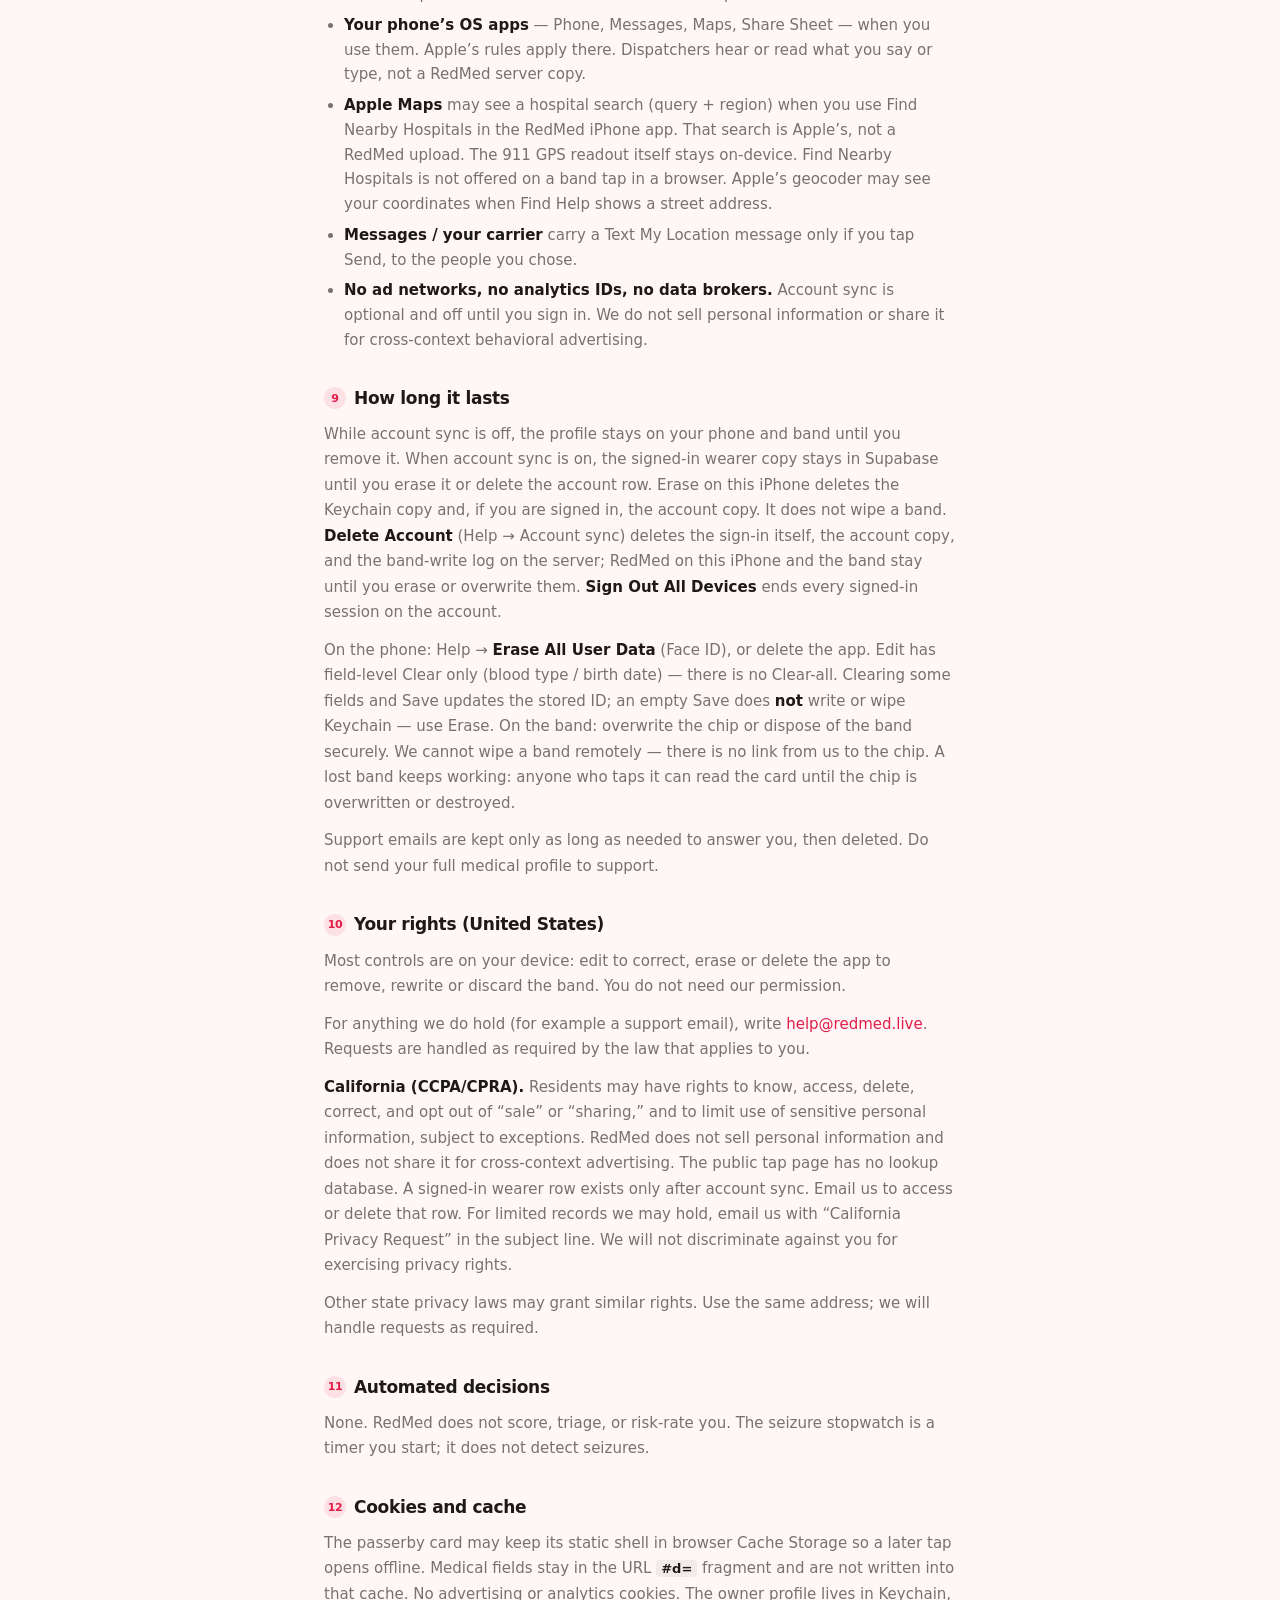
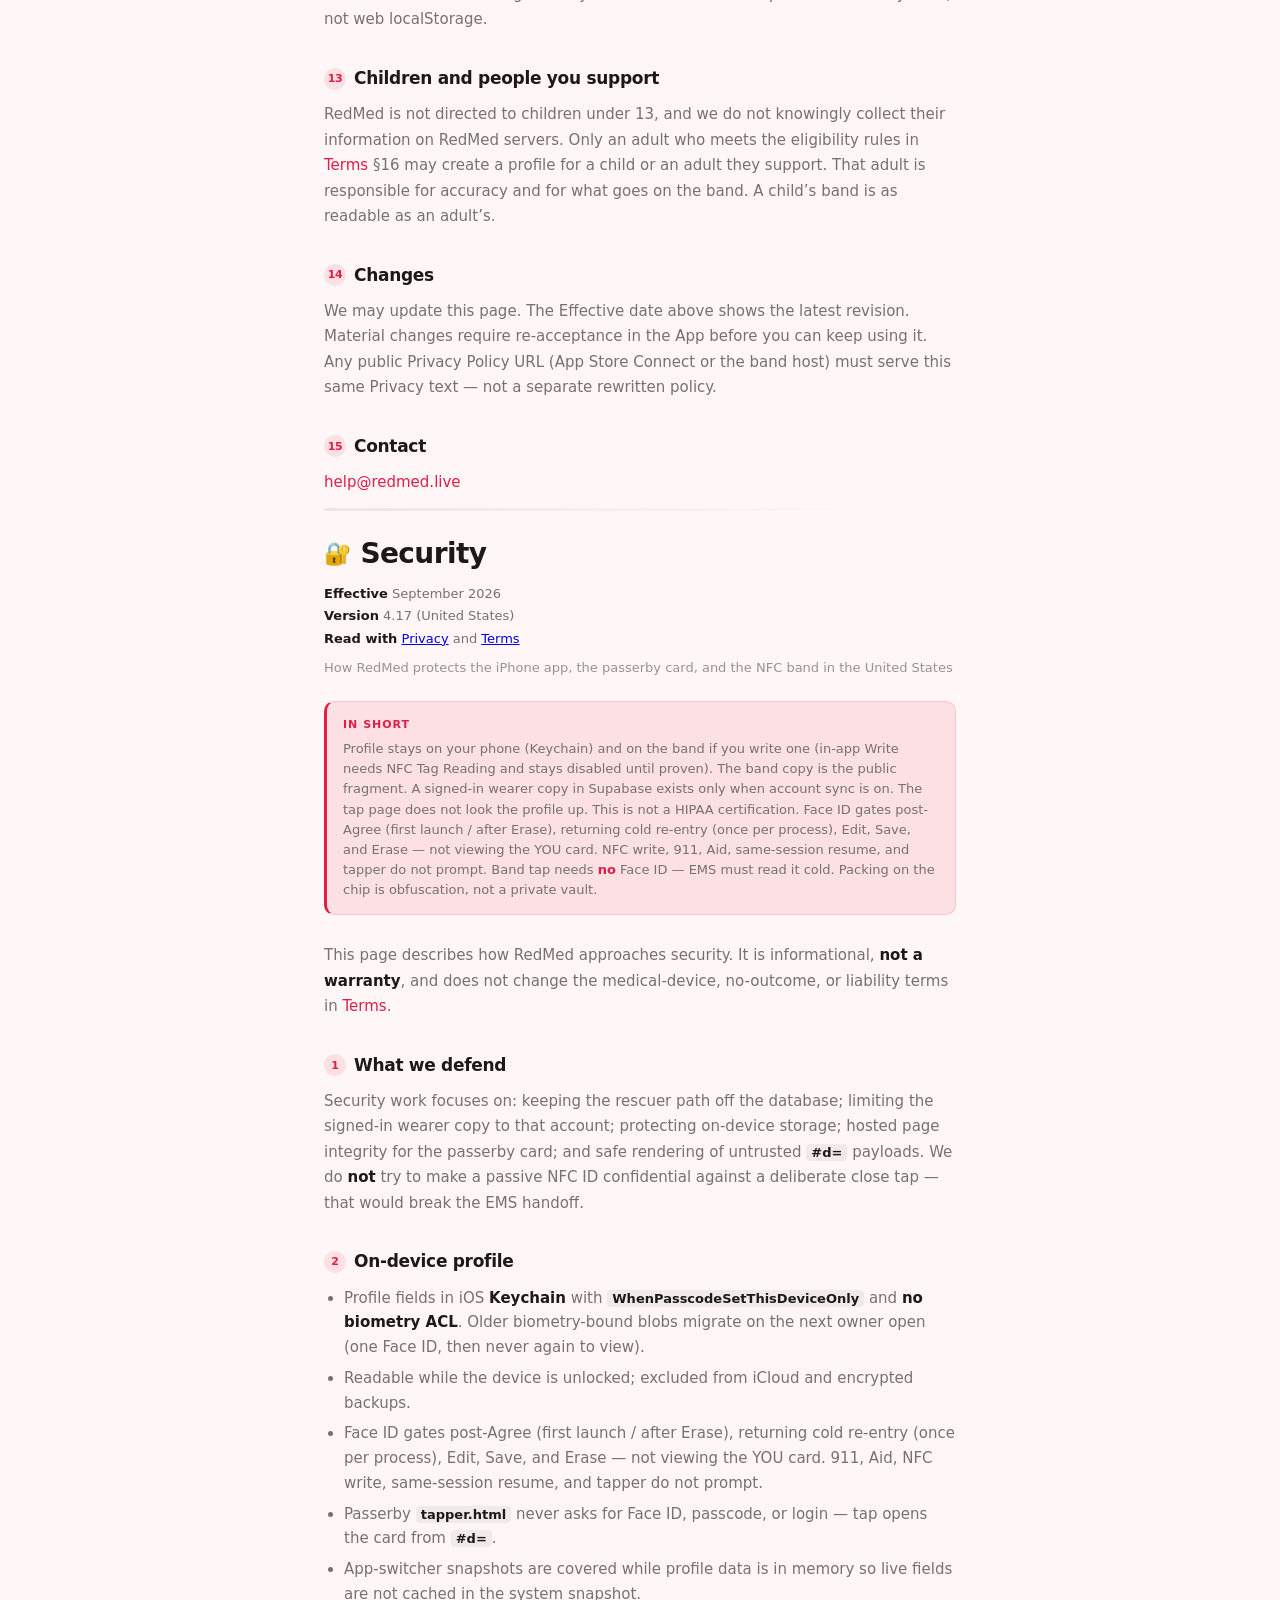
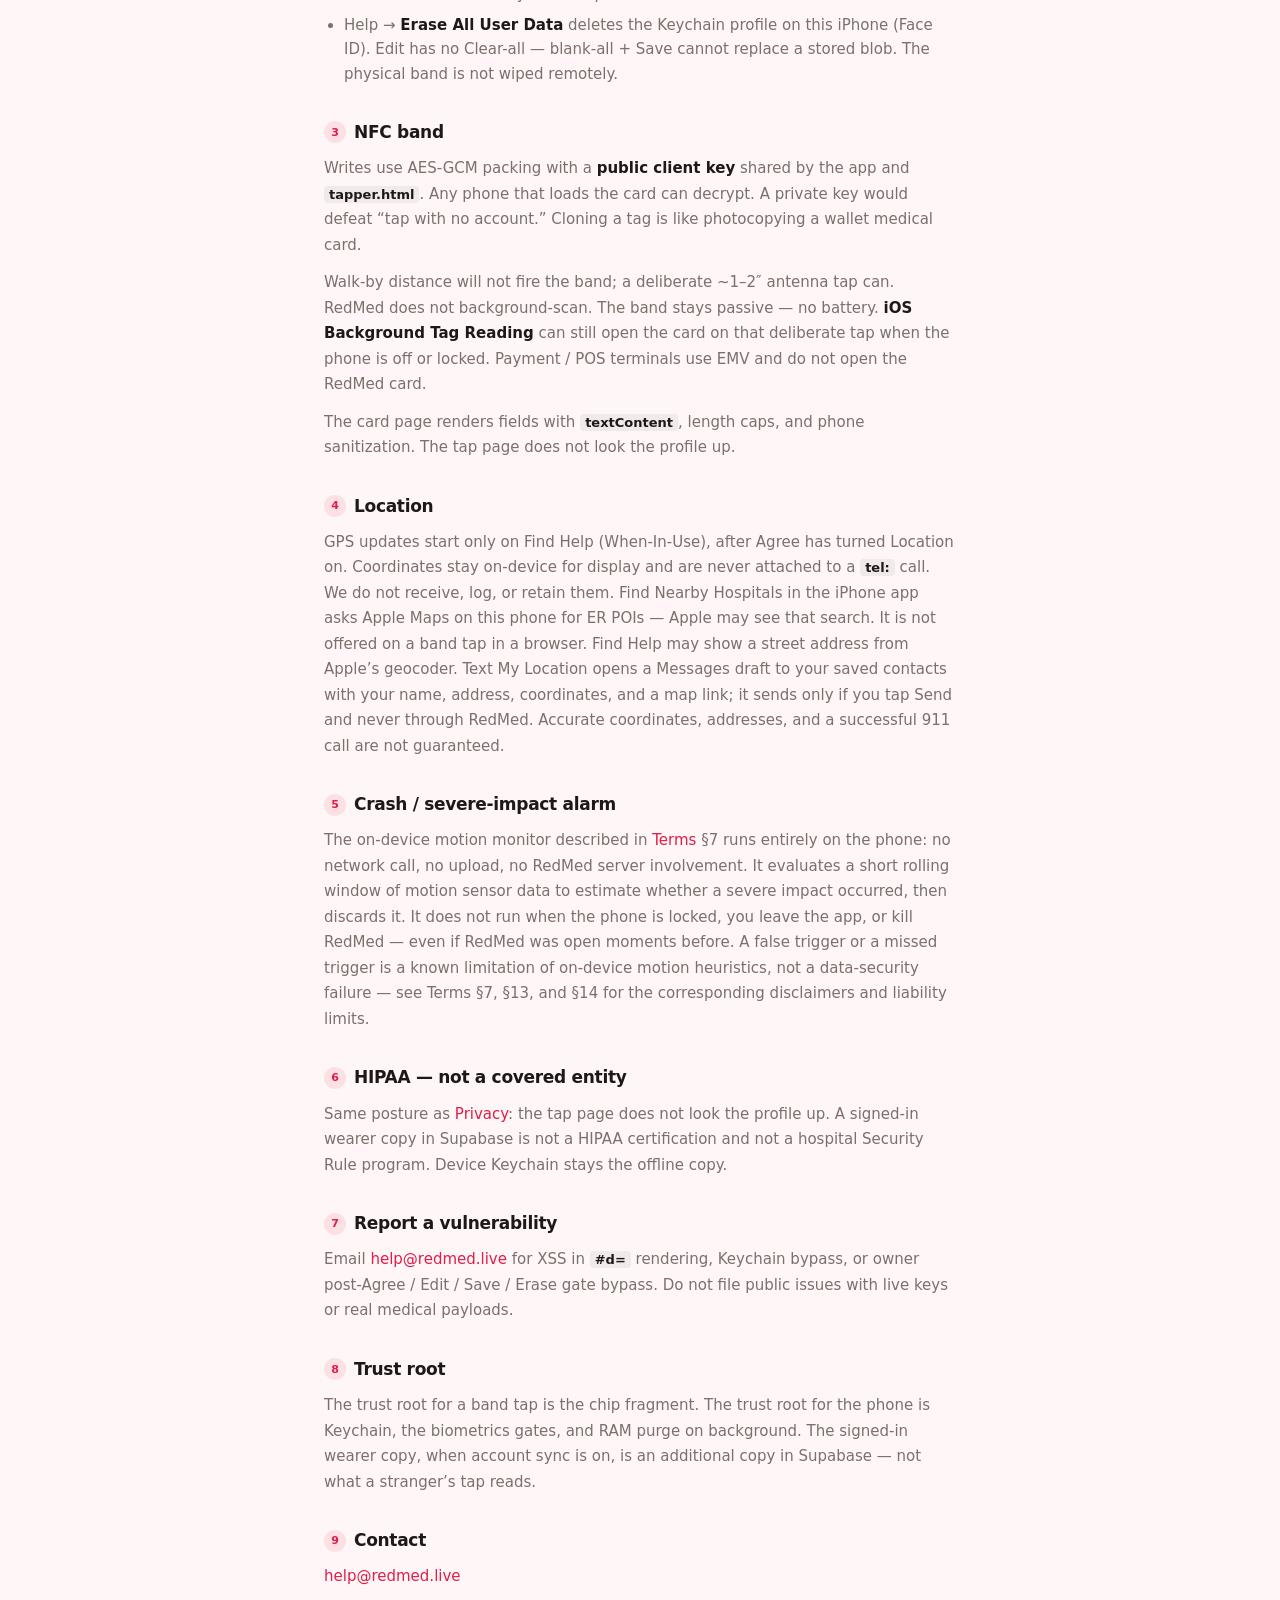
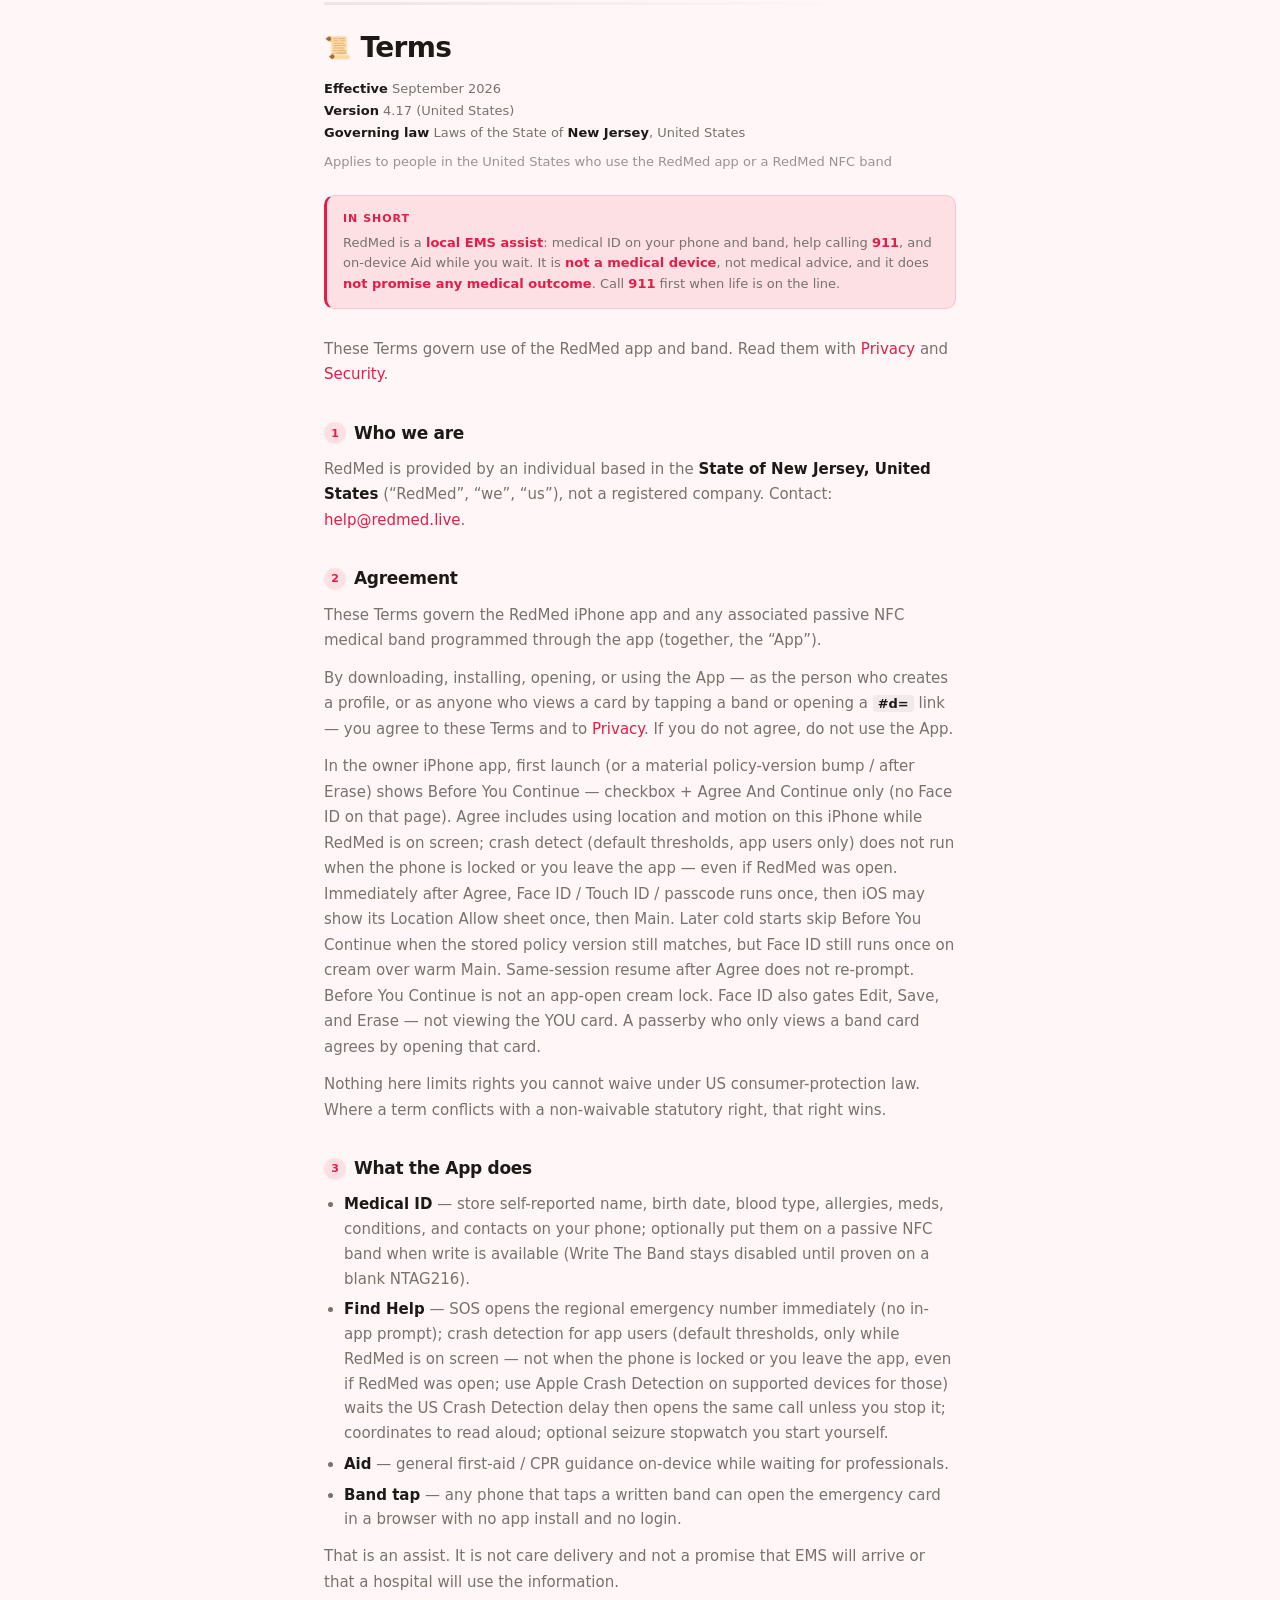
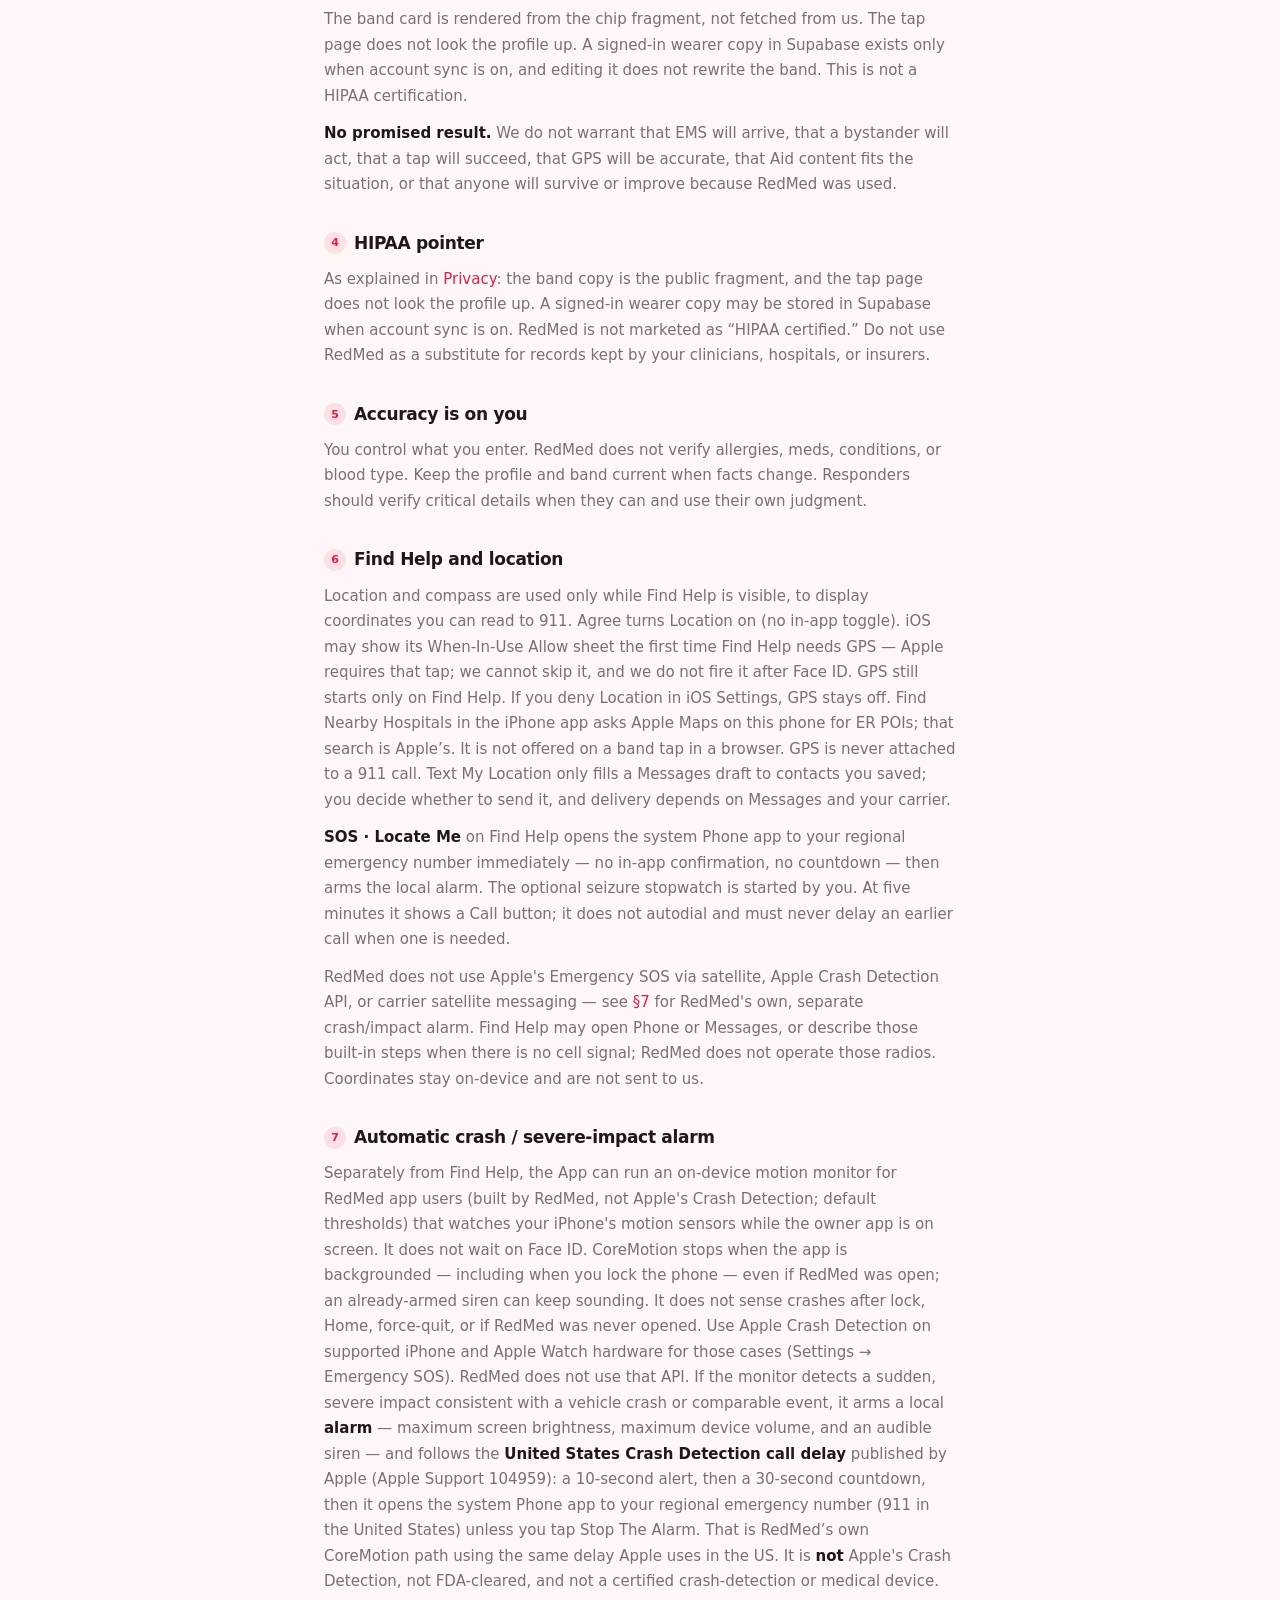
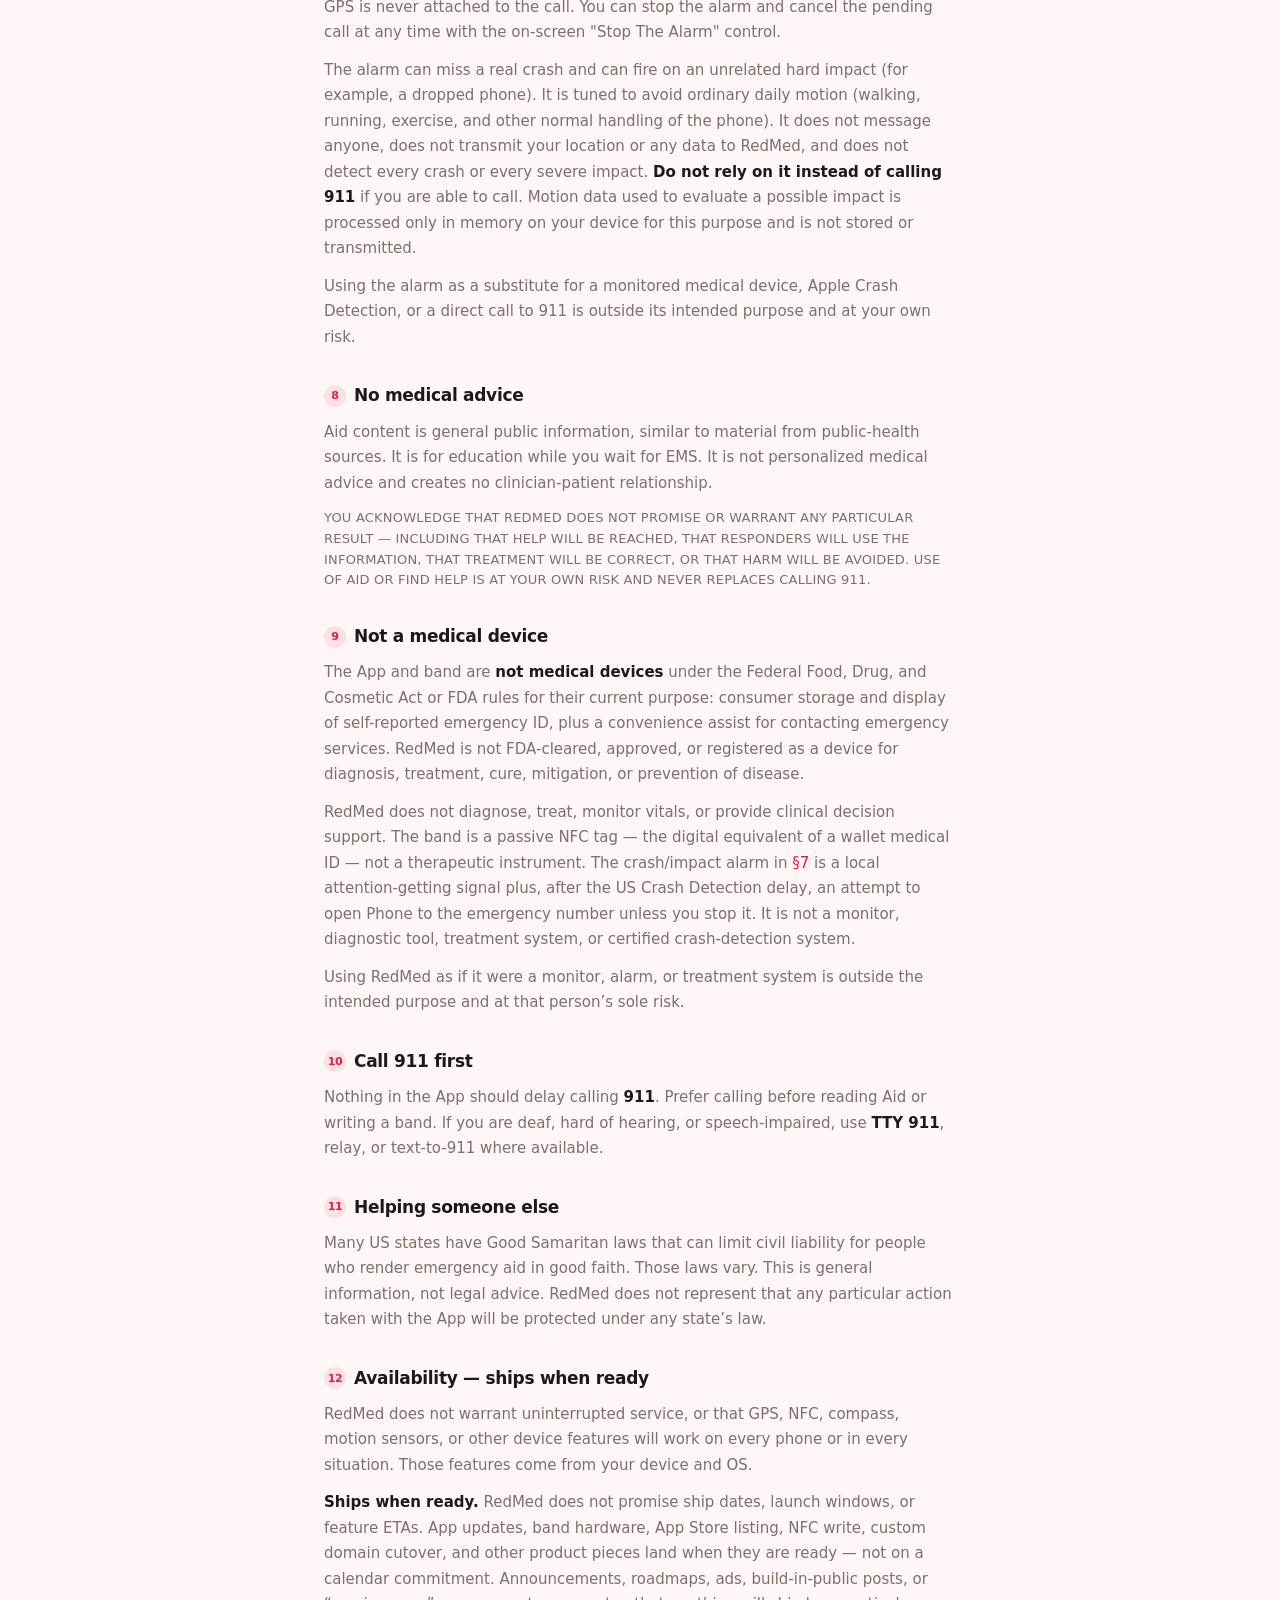
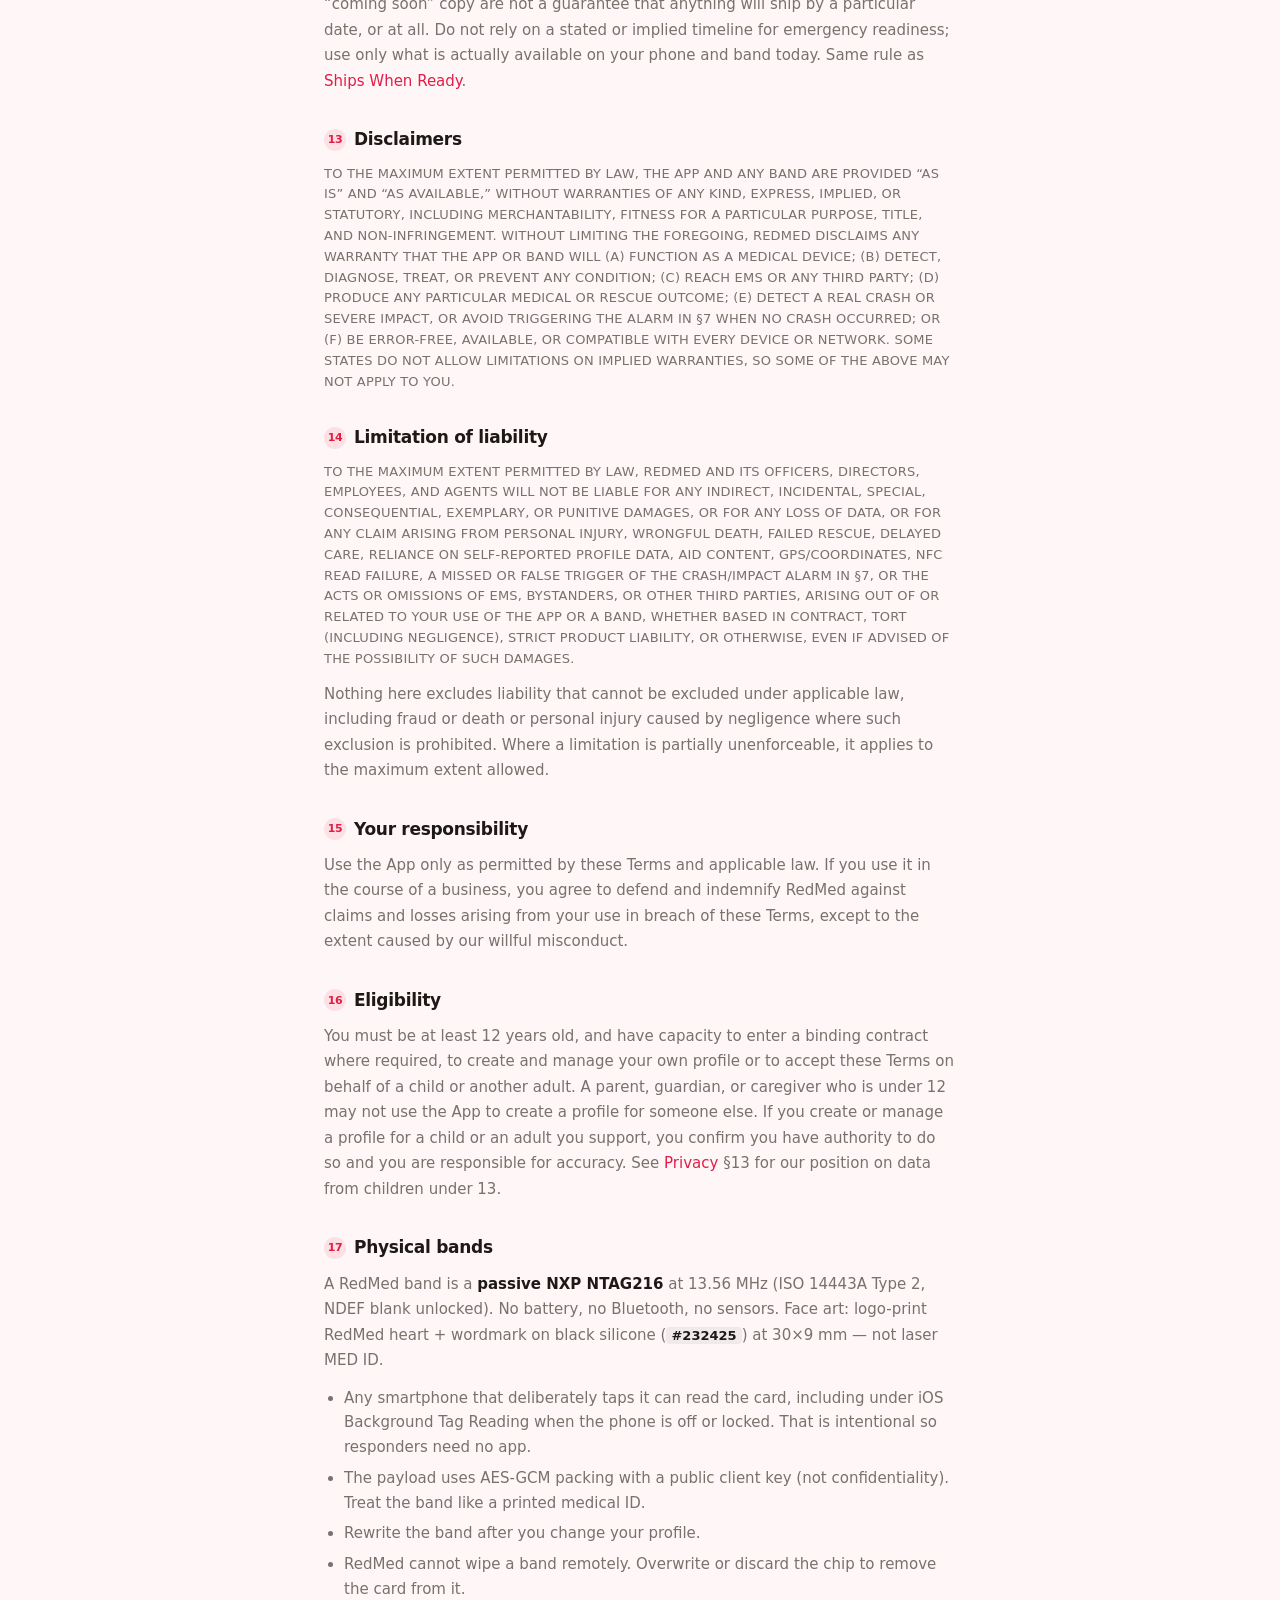
==== commit 3a4f4d11: "Sync passerby shell from Roooted1776/frisky" ====
--- a/Document/index.html
+++ b/Document/index.html
@@ -52,7 +52,7 @@
 
     <h2><span class="sec-num">1</span> Who we are</h2>
     <p>For any personal information we do control, RedMed is operated by an individual based in the <strong>State of New Jersey, United States</strong> (“RedMed”, “we”, “us”), not a registered company. There is no separate corporate entity behind RedMed at this time.</p>
-    <p>Contact: <a href="mailto:help.RedMed@gmail.com">help.RedMed@gmail.com</a>.</p>
+    <p>Contact: <a href="mailto:help@redmed.live">help@redmed.live</a>.</p>
 
     <h2><span class="sec-num">2</span> What RedMed is</h2>
     <p>RedMed is a consumer app for a <strong>local emergency medical ID</strong>: store self-reported details on your iPhone, optionally put them on a passive NFC band when write is available, call for help, and show on-device first-aid while waiting for professionals. In-app Write returns when NFC Tag Reading is live and proven (<a href="#ships-when-ready">Ships When Ready</a>).</p>
@@ -110,7 +110,7 @@
 
     <h2><span class="sec-num">10</span> Your rights (United States)</h2>
     <p>Most controls are on your device: edit to correct, erase or delete the app to remove, rewrite or discard the band. You do not need our permission.</p>
-    <p>For anything we do hold (for example a support email), write <a href="mailto:help.RedMed@gmail.com">help.RedMed@gmail.com</a>. Requests are handled as required by the law that applies to you.</p>
+    <p>For anything we do hold (for example a support email), write <a href="mailto:help@redmed.live">help@redmed.live</a>. Requests are handled as required by the law that applies to you.</p>
     <p><strong>California (CCPA/CPRA).</strong> Residents may have rights to know, access, delete, correct, and opt out of “sale” or “sharing,” and to limit use of sensitive personal information, subject to exceptions. RedMed does not sell personal information and does not share it for cross-context advertising. The public tap page has no lookup database. A signed-in wearer row exists only after account sync. Email us to access or delete that row. For limited records we may hold, email us with “California Privacy Request” in the subject line. We will not discriminate against you for exercising privacy rights.</p>
     <p>Other state privacy laws may grant similar rights. Use the same address; we will handle requests as required.</p>
 
@@ -127,7 +127,7 @@
     <p>We may update this page. The Effective date above shows the latest revision. Material changes require re-acceptance in the App before you can keep using it. Any public Privacy Policy URL (App Store Connect or the band host) must serve this same Privacy text — not a separate rewritten policy.</p>
 
     <h2><span class="sec-num">15</span> Contact</h2>
-    <p><a href="mailto:help.RedMed@gmail.com">help.RedMed@gmail.com</a></p>
+    <p><a href="mailto:help@redmed.live">help@redmed.live</a></p>
     </article>
   </section>
 
@@ -175,13 +175,13 @@
     <p>Same posture as <a href="#privacy">Privacy</a>: the tap page does not look the profile up. A signed-in wearer copy in Supabase is not a HIPAA certification and not a hospital Security Rule program. Device Keychain stays the offline copy.</p>
 
     <h2><span class="sec-num">7</span> Report a vulnerability</h2>
-    <p>Email <a href="mailto:help.RedMed@gmail.com">help.RedMed@gmail.com</a> for XSS in <code>#d=</code> rendering, Keychain bypass, or owner post-Agree / Edit / Save / Erase gate bypass. Do not file public issues with live keys or real medical payloads.</p>
+    <p>Email <a href="mailto:help@redmed.live">help@redmed.live</a> for XSS in <code>#d=</code> rendering, Keychain bypass, or owner post-Agree / Edit / Save / Erase gate bypass. Do not file public issues with live keys or real medical payloads.</p>
 
     <h2><span class="sec-num">8</span> Trust root</h2>
     <p>The trust root for a band tap is the chip fragment. The trust root for the phone is Keychain, the biometrics gates, and RAM purge on background. The signed-in wearer copy, when account sync is on, is an additional copy in Supabase — not what a stranger’s tap reads.</p>
 
     <h2><span class="sec-num">9</span> Contact</h2>
-    <p><a href="mailto:help.RedMed@gmail.com">help.RedMed@gmail.com</a></p>
+    <p><a href="mailto:help@redmed.live">help@redmed.live</a></p>
     </article>
   </section>
 
@@ -202,7 +202,7 @@
       <p>These Terms govern use of the RedMed app and band. Read them with <a href="#privacy">Privacy</a> and <a href="#security">Security</a>.</p>
 
       <h2><span class="sec-num">1</span> Who we are</h2>
-    <p>RedMed is provided by an individual based in the <strong>State of New Jersey, United States</strong> (“RedMed”, “we”, “us”), not a registered company. Contact: <a href="mailto:help.RedMed@gmail.com">help.RedMed@gmail.com</a>.</p>
+    <p>RedMed is provided by an individual based in the <strong>State of New Jersey, United States</strong> (“RedMed”, “we”, “us”), not a registered company. Contact: <a href="mailto:help@redmed.live">help@redmed.live</a>.</p>
 
     <h2><span class="sec-num">2</span> Agreement</h2>
     <p>These Terms govern the RedMed iPhone app and any associated passive NFC medical band programmed through the app (together, the “App”).</p>
@@ -312,19 +312,19 @@
     <p>We may revise these Terms. Material changes require you to re-accept these Terms in the App before you can keep using it. You may stop using the App. The Effective date above shows the latest revision.</p>
 
     <h2 id="disputes-informal"><span class="sec-num">25</span> Disputes</h2>
-    <p>Contact us first at <a href="mailto:help.RedMed@gmail.com">help.RedMed@gmail.com</a>. We will try in good faith to resolve any dispute informally for at least 30 days before either side starts a formal proceeding. Except where prohibited or as provided in <a href="#arbitration">§26 (Arbitration)</a>, these Terms are governed by the laws of the State of <strong>New Jersey</strong>, without regard to conflict-of-law rules, and any dispute not subject to arbitration is brought exclusively in the state or federal courts located in <strong>New Jersey</strong>. You may have additional rights under the laws of your state of residence.</p>
+    <p>Contact us first at <a href="mailto:help@redmed.live">help@redmed.live</a>. We will try in good faith to resolve any dispute informally for at least 30 days before either side starts a formal proceeding. Except where prohibited or as provided in <a href="#arbitration">§26 (Arbitration)</a>, these Terms are governed by the laws of the State of <strong>New Jersey</strong>, without regard to conflict-of-law rules, and any dispute not subject to arbitration is brought exclusively in the state or federal courts located in <strong>New Jersey</strong>. You may have additional rights under the laws of your state of residence.</p>
 
     <h2 id="arbitration"><span class="sec-num">26</span> Arbitration and class action waiver</h2>
     <p><strong>Please read this section carefully. It affects your legal rights, including your right to file a lawsuit in court.</strong></p>
     <p>You and RedMed agree to resolve any dispute, claim, or controversy arising out of or relating to these Terms, the Privacy or Security pages, or your use of the App or a band (a “Claim”) by <strong>binding individual arbitration</strong> under the Consumer Arbitration Rules of the American Arbitration Association (AAA), rather than in court, except that either side may bring an individual claim in small claims court if it qualifies, and either side may seek injunctive relief in court for misuse of intellectual property.</p>
     <p><strong>Class action waiver.</strong> Claims must be brought in your individual capacity, not as a plaintiff or class member in any purported class, collective, consolidated, or representative proceeding. The arbitrator may not consolidate more than one person’s claims and may not otherwise preside over any form of a representative or class proceeding. If this class action waiver is found unenforceable as to a particular Claim, that Claim (and only that Claim) may proceed in court, and the rest of this arbitration agreement still applies to all other Claims.</p>
-    <p>This arbitration agreement does not apply to Claims that cannot be subject to mandatory arbitration under applicable law, and nothing here limits any non-waivable right you have under such law. <strong>You may opt out</strong> of this arbitration agreement by emailing <a href="mailto:help.RedMed@gmail.com">help.RedMed@gmail.com</a> with the subject line “Arbitration Opt-Out” within 30 days of first accepting these Terms, including your name and that you opt out; if you opt out, disputes are resolved under <a href="#disputes-informal">§25</a> instead.</p>
+    <p>This arbitration agreement does not apply to Claims that cannot be subject to mandatory arbitration under applicable law, and nothing here limits any non-waivable right you have under such law. <strong>You may opt out</strong> of this arbitration agreement by emailing <a href="mailto:help@redmed.live">help@redmed.live</a> with the subject line “Arbitration Opt-Out” within 30 days of first accepting these Terms, including your name and that you opt out; if you opt out, disputes are resolved under <a href="#disputes-informal">§25</a> instead.</p>
 
     <h2><span class="sec-num">27</span> Severability</h2>
     <p>If any provision is held invalid or unenforceable, the rest stays in effect.</p>
 
     <h2><span class="sec-num">28</span> Contact</h2>
-    <p><a href="mailto:help.RedMed@gmail.com">help.RedMed@gmail.com</a></p>
+    <p><a href="mailto:help@redmed.live">help@redmed.live</a></p>
     </article>
   </section>
 
@@ -357,7 +357,7 @@
       <p>Nothing in the App should delay calling <strong>911</strong>. Prefer calling before reading Aid or writing a band. If you are deaf, hard of hearing, or speech-impaired, use <strong>TTY 911</strong>, relay, or text-to-911 where available.</p>
 
       <h2><span class="sec-num">4</span> Contact</h2>
-      <p><a href="mailto:help.RedMed@gmail.com">help.RedMed@gmail.com</a></p>
+      <p><a href="mailto:help@redmed.live">help@redmed.live</a></p>
     </article>
   </section>
 
@@ -382,7 +382,7 @@
       <p><strong>Ships when ready.</strong> RedMed does not promise ship dates, launch windows, or feature ETAs. App updates, band hardware, App Store listing, NFC write, custom domain cutover, and other product pieces land when they are ready — not on a calendar commitment. Announcements, roadmaps, ads, build-in-public posts, or “coming soon” copy are not a guarantee that anything will ship by a particular date, or at all. Do not rely on a stated or implied timeline for emergency readiness; use only what is actually available on your phone and band today.</p>
 
       <h2><span class="sec-num">2</span> Contact</h2>
-      <p><a href="mailto:help.RedMed@gmail.com">help.RedMed@gmail.com</a></p>
+      <p><a href="mailto:help@redmed.live">help@redmed.live</a></p>
     </article>
   </section>
 
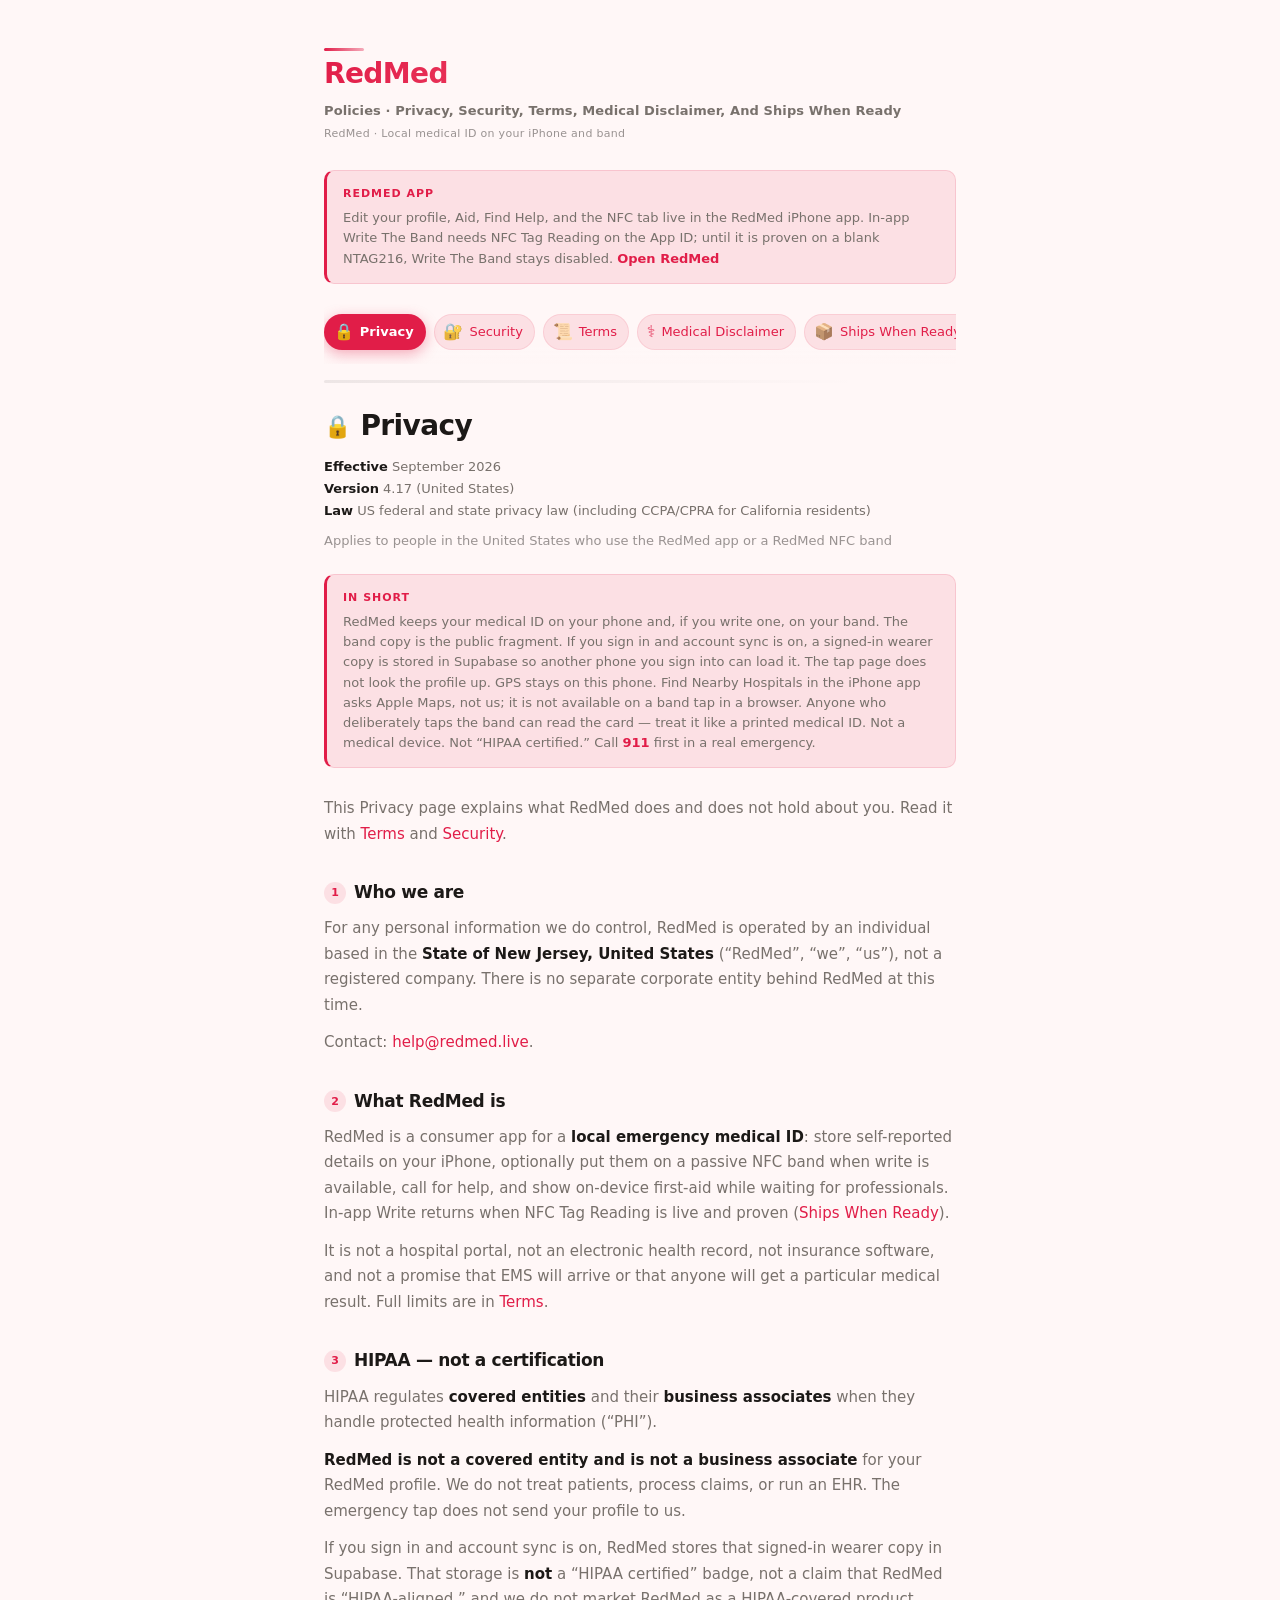
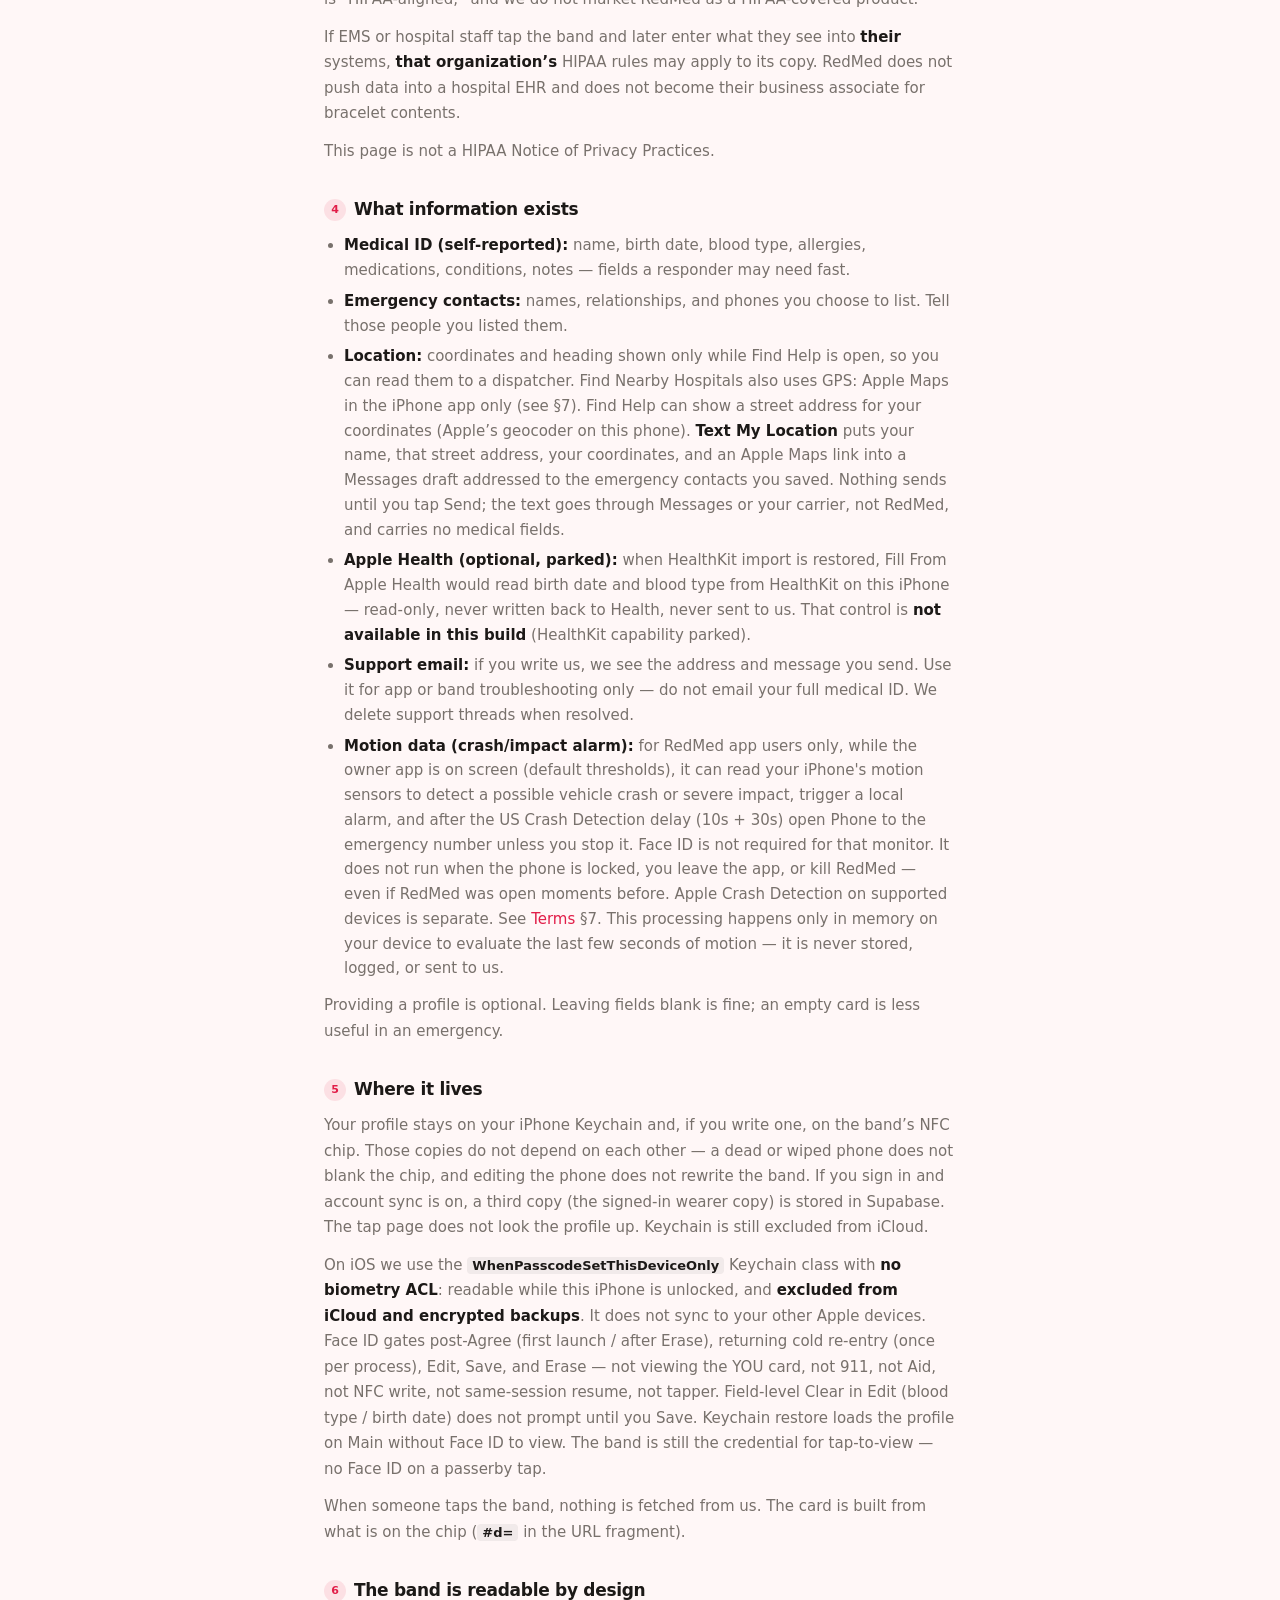
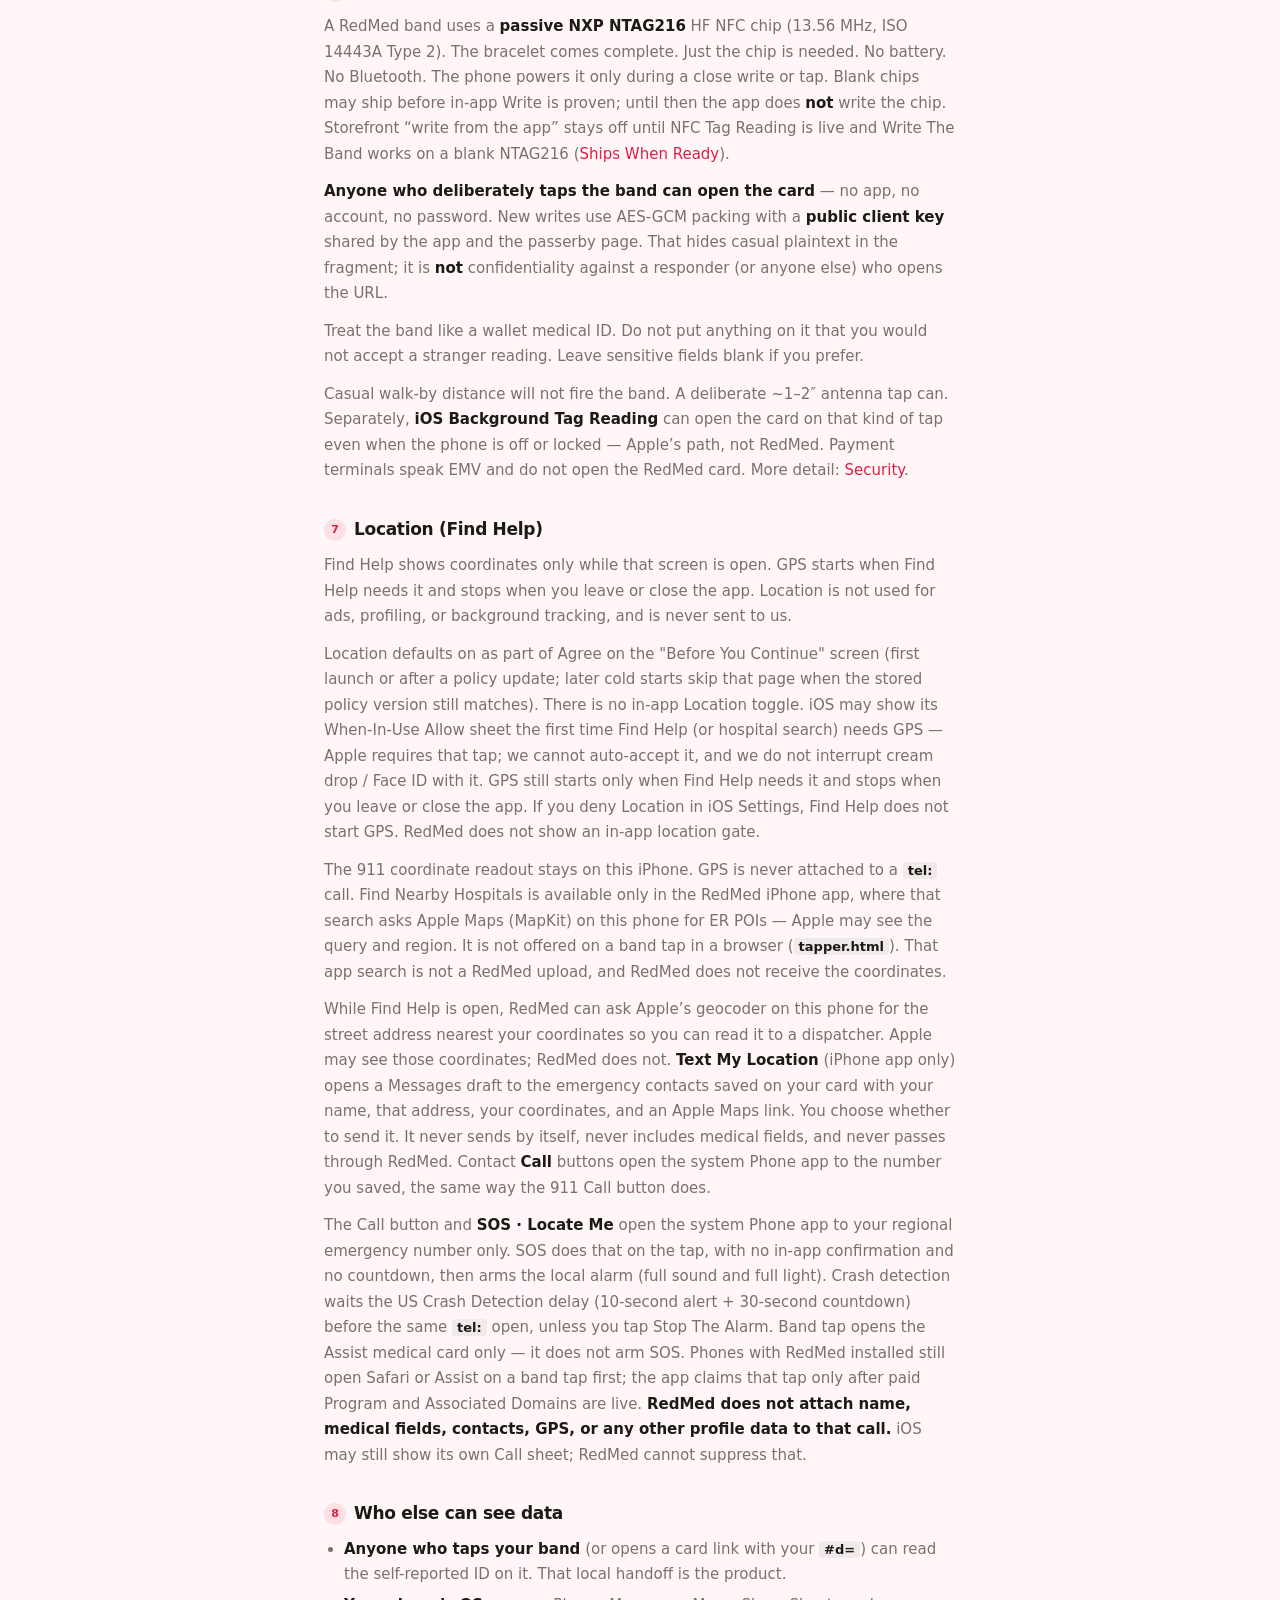
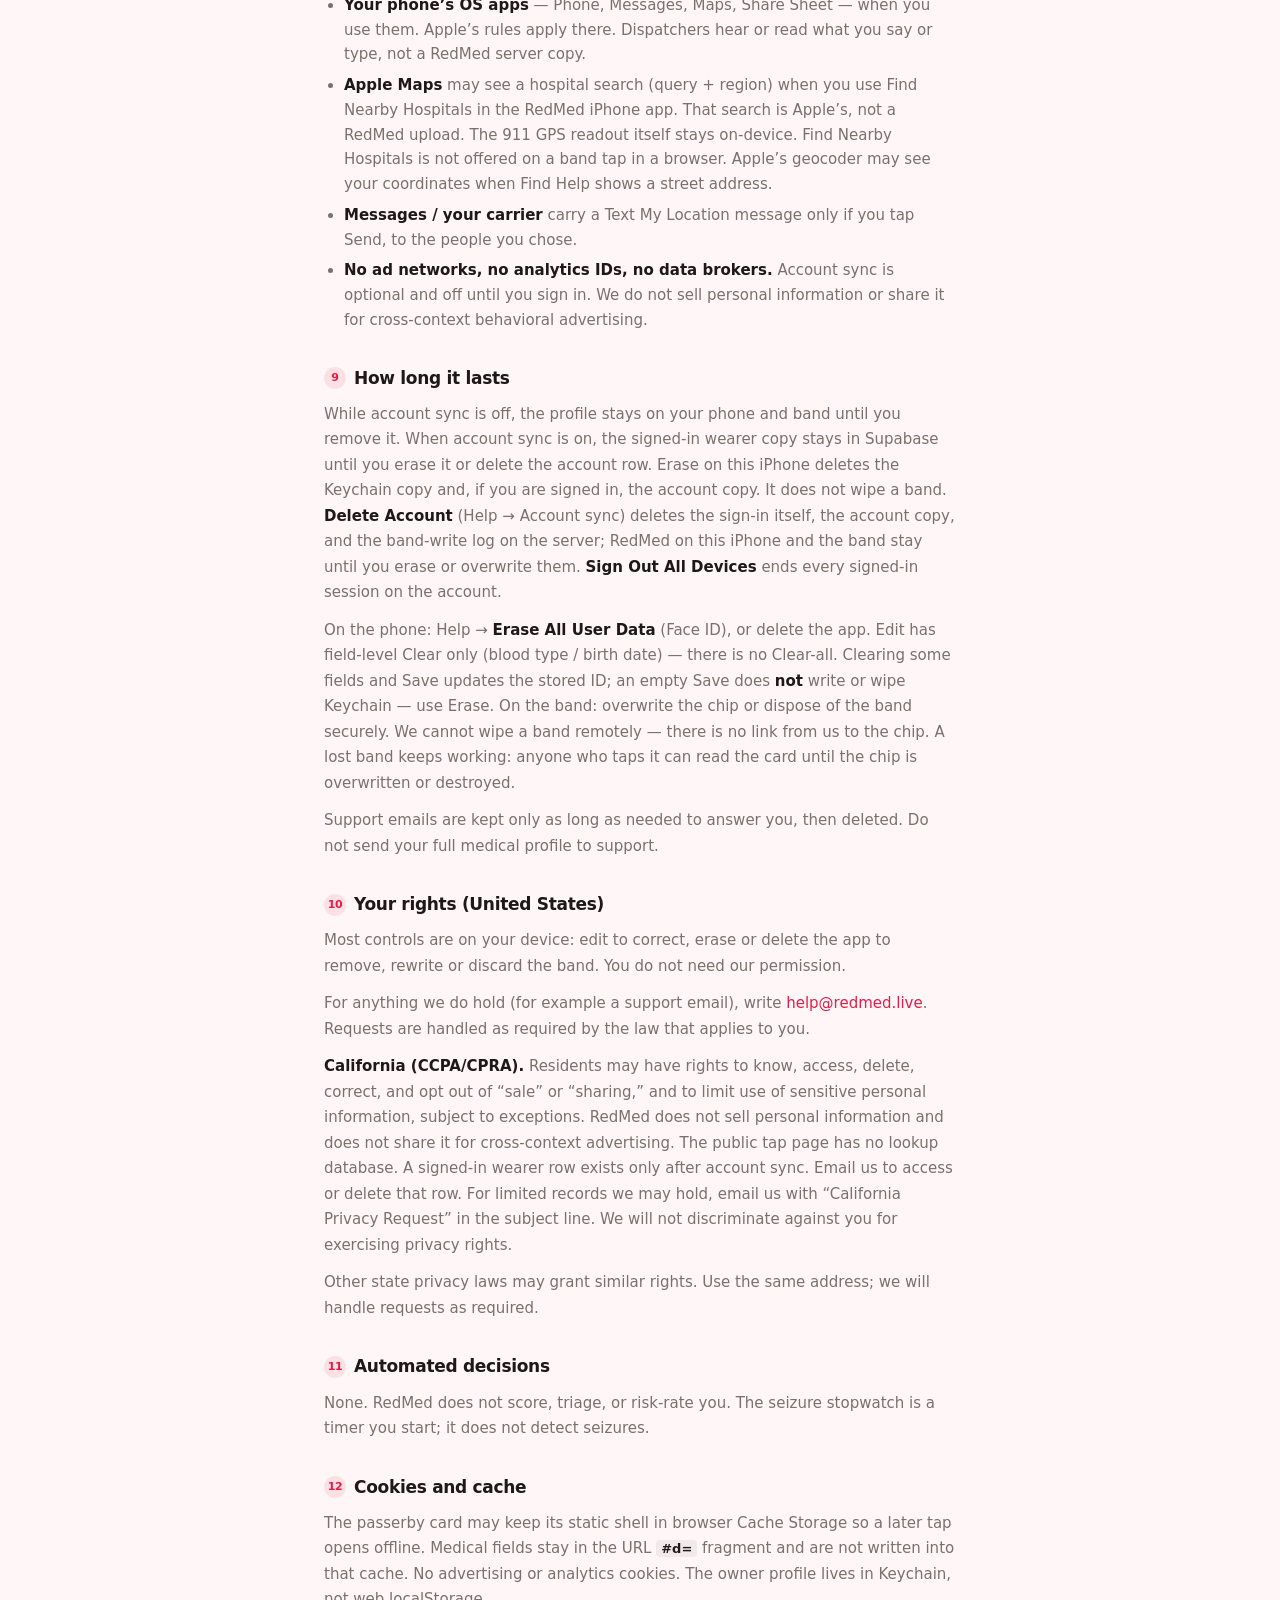
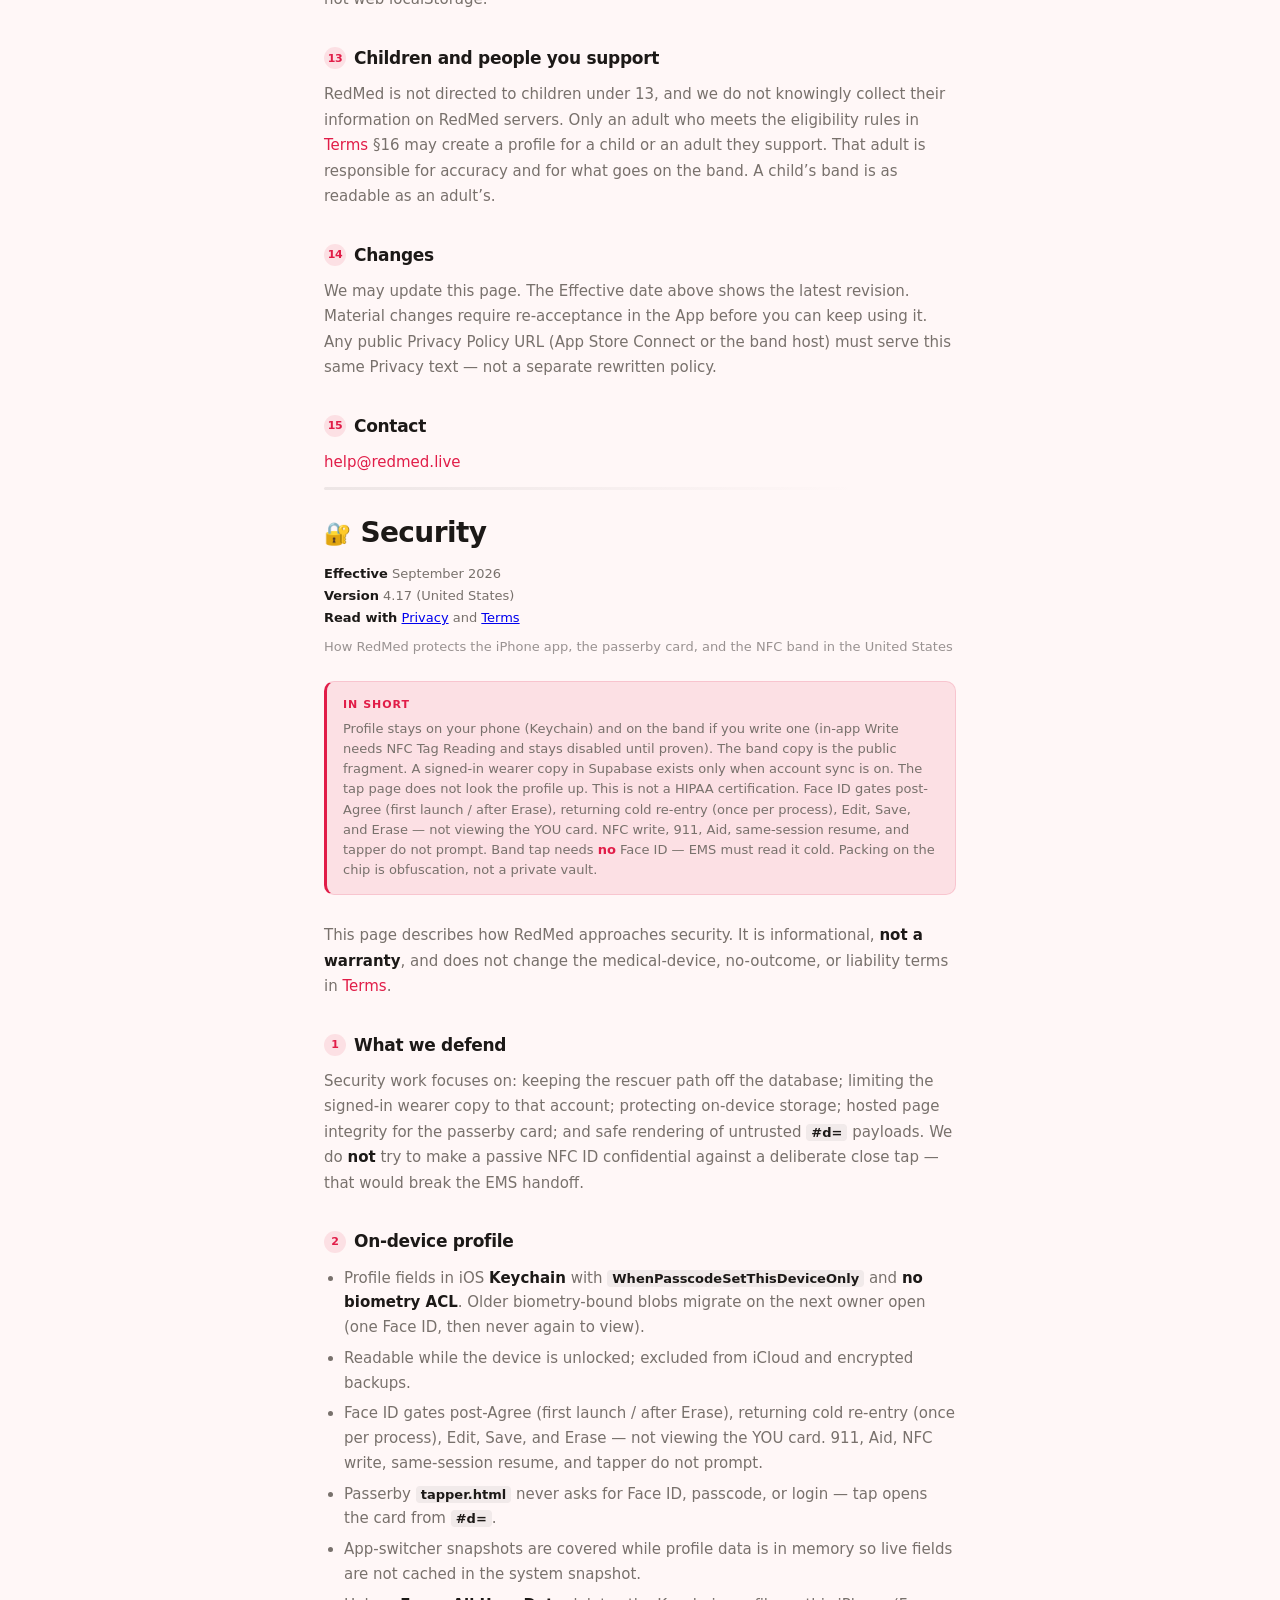
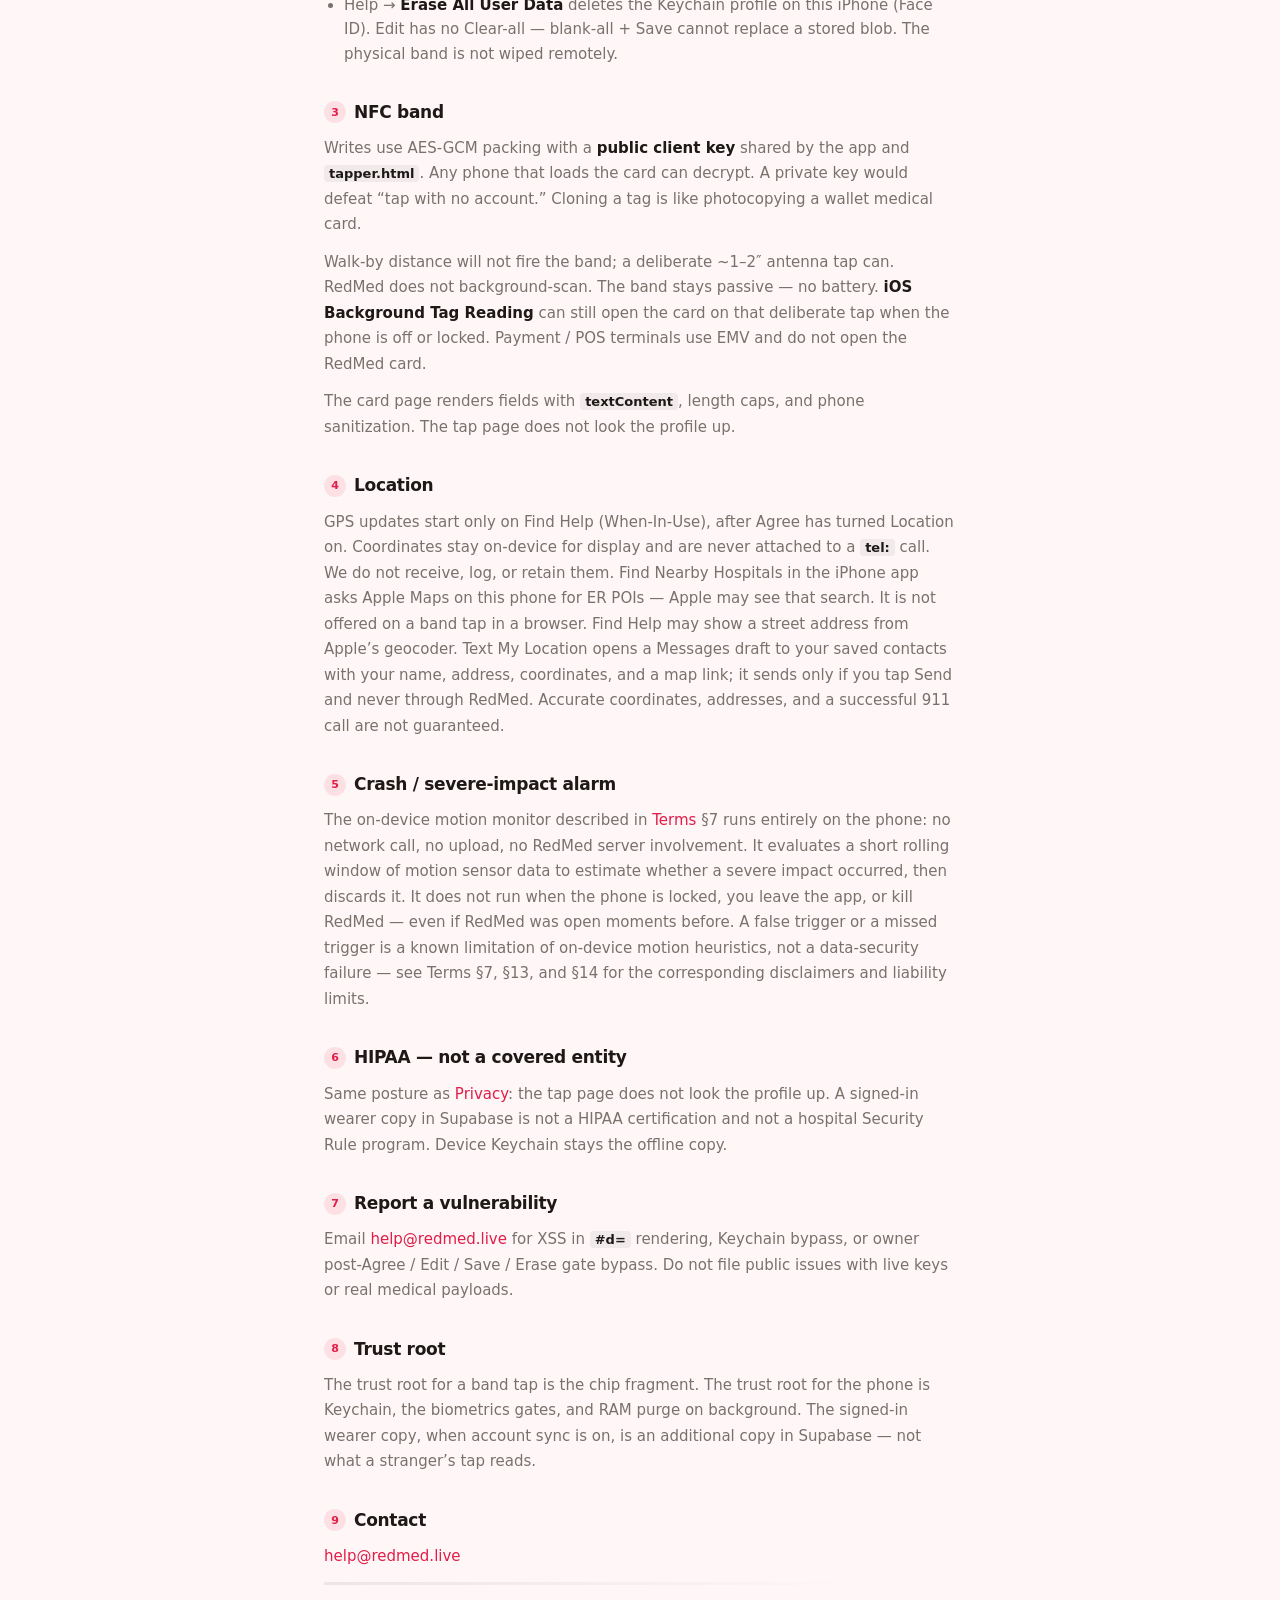
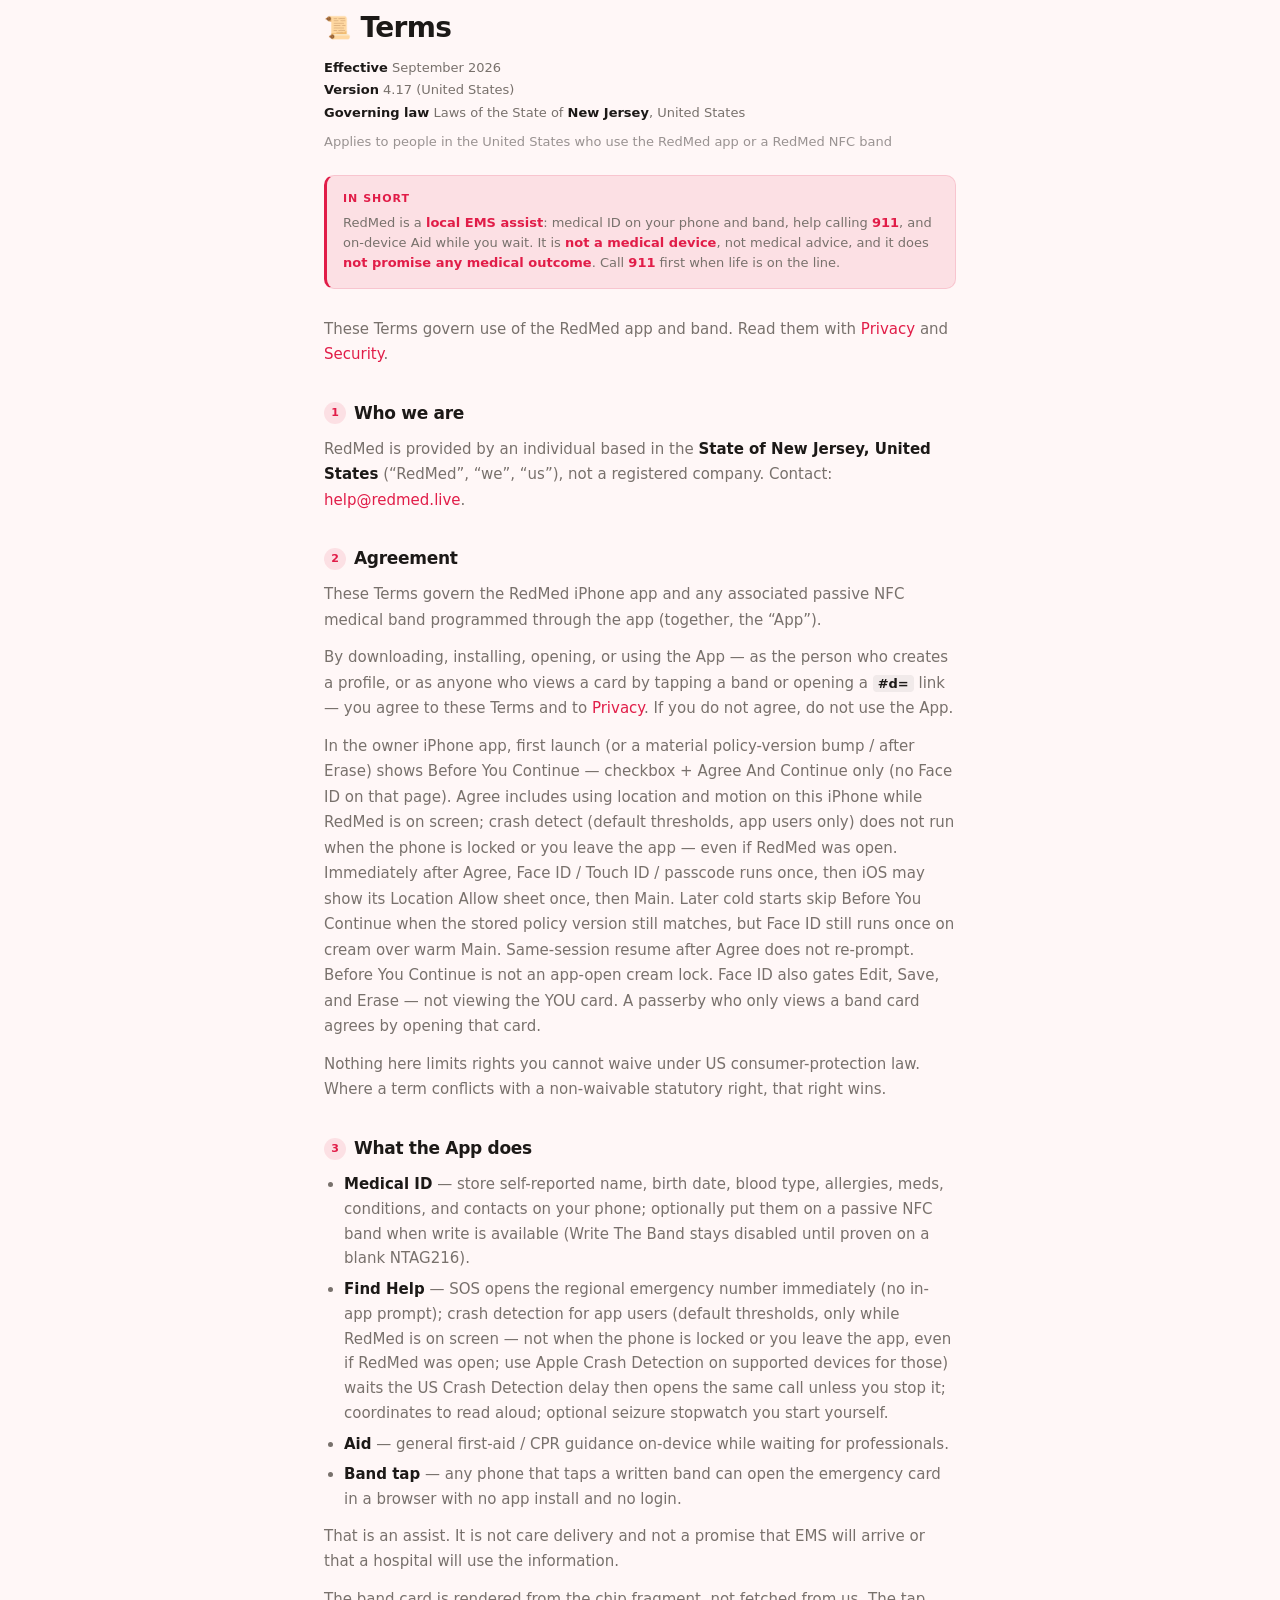
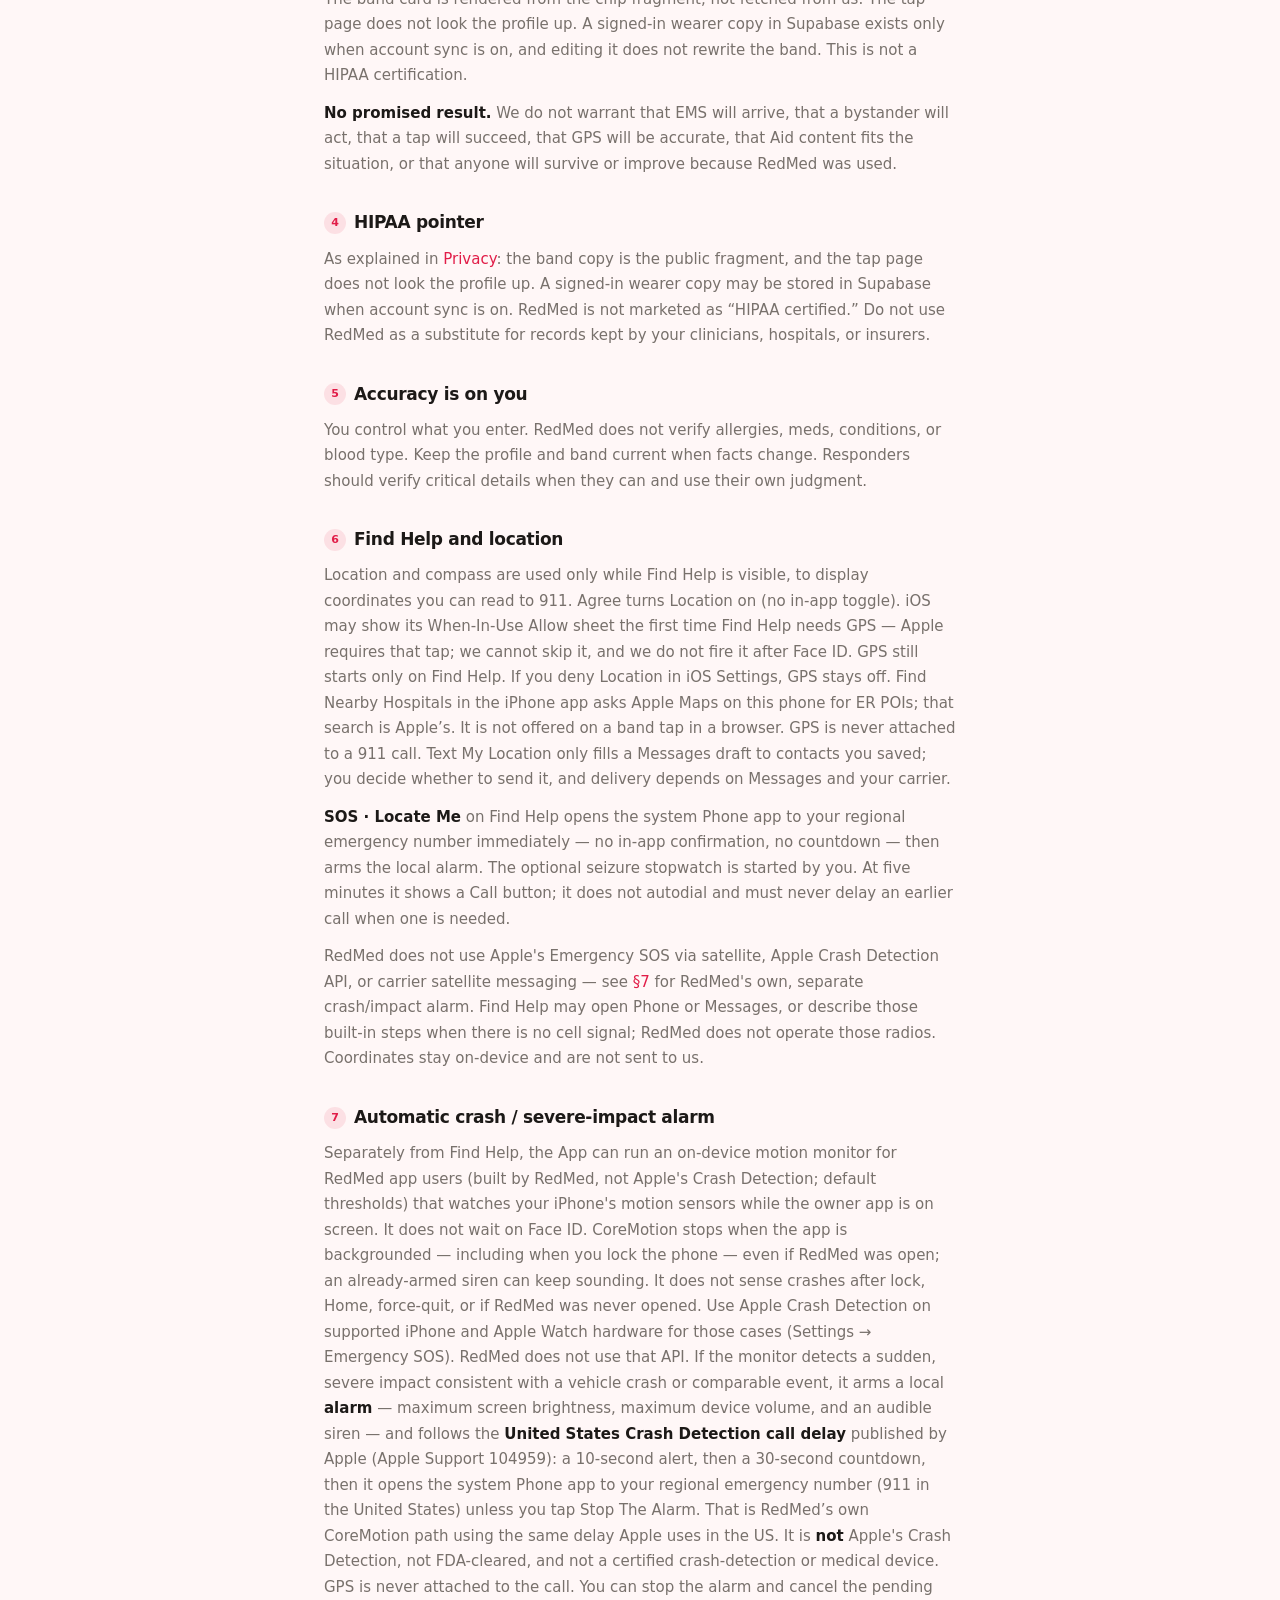
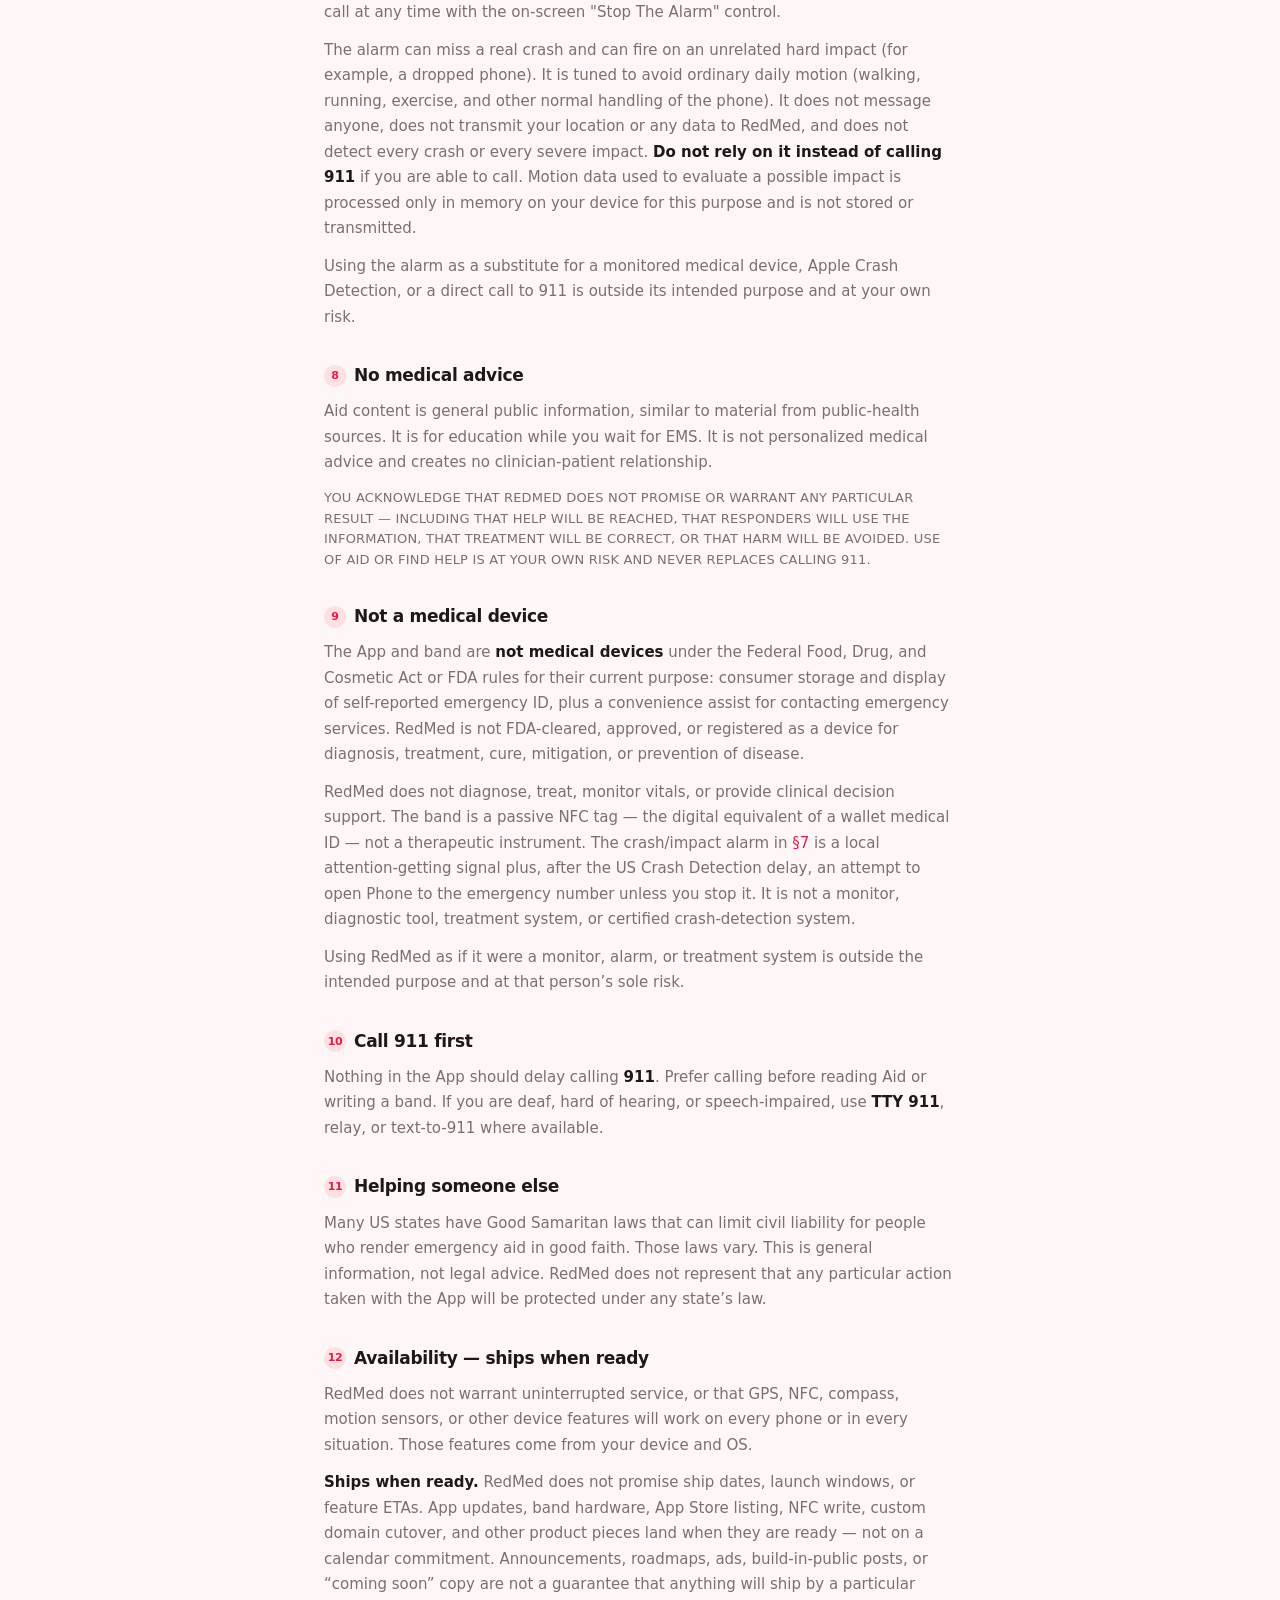
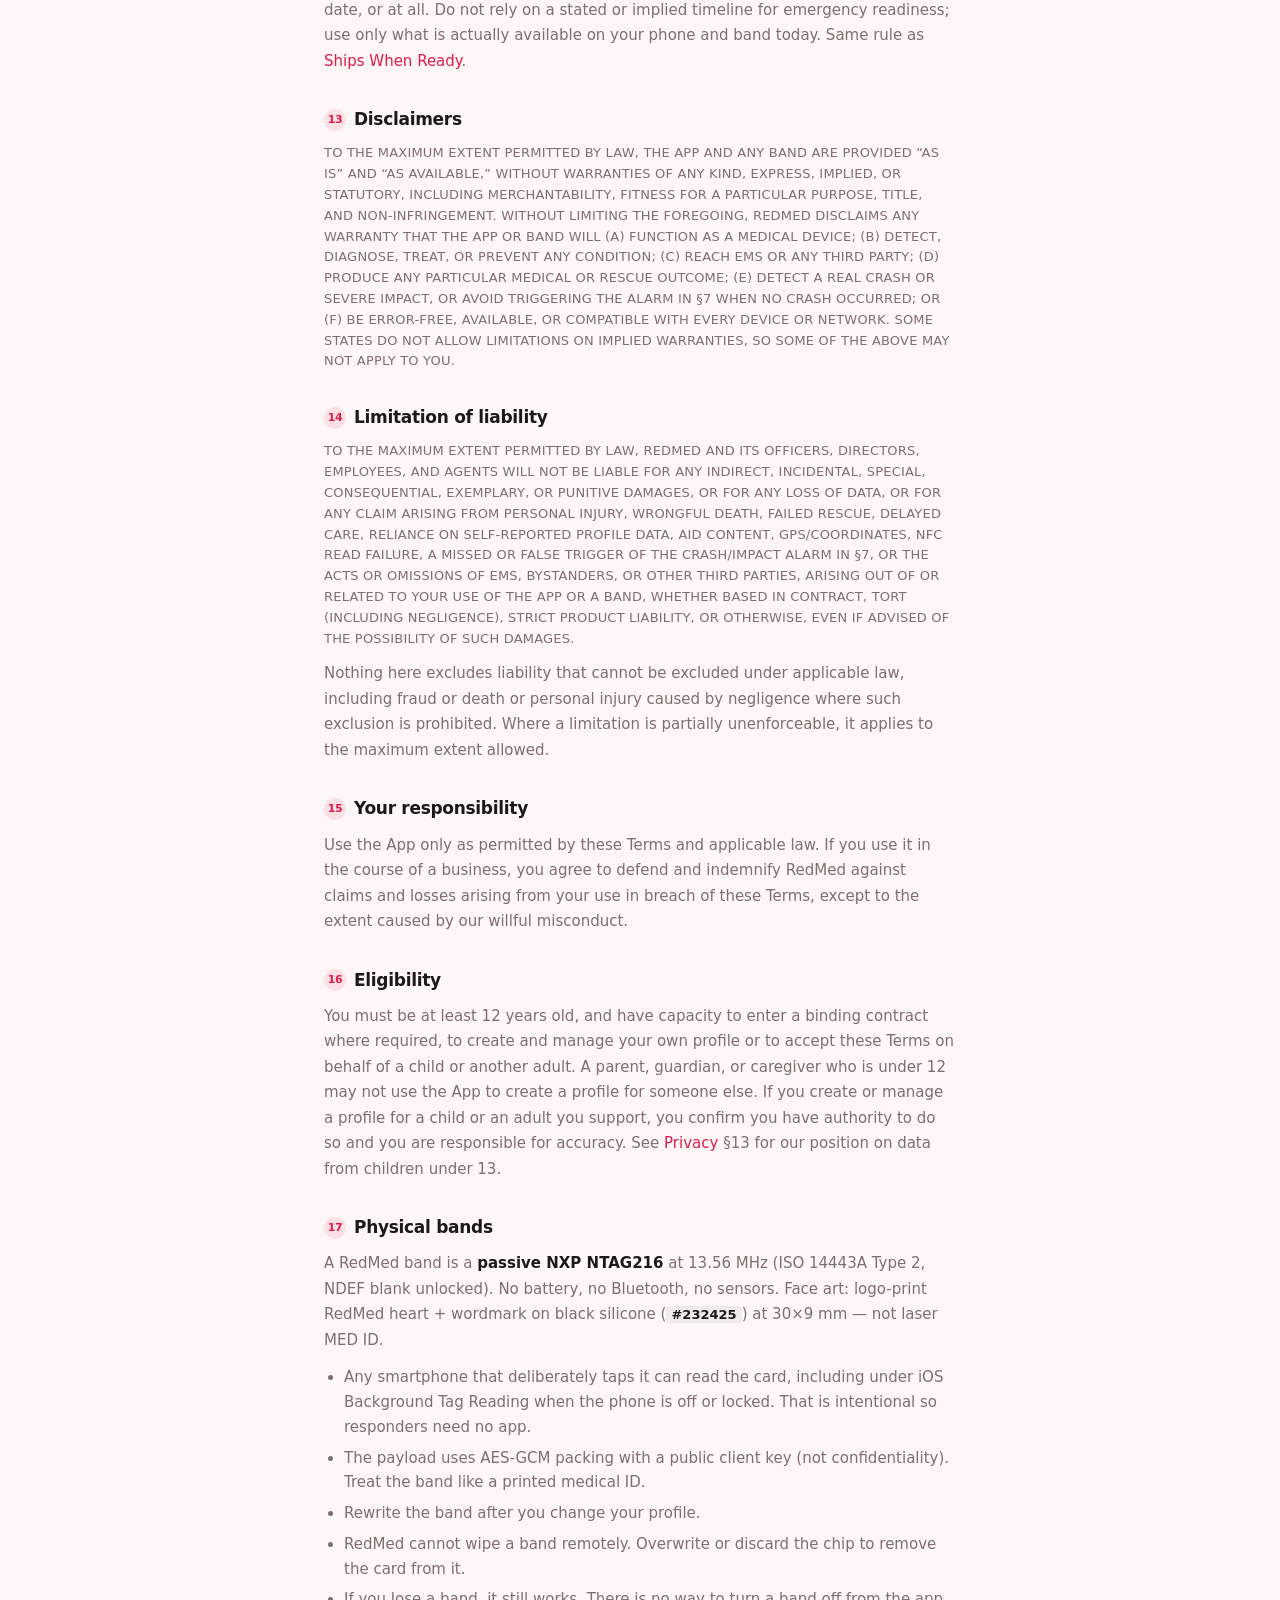
==== commit 9faad27c: "Sync passerby shell from Roooted1776/frisky" ====
--- a/Document/index.html
+++ b/Document/index.html
@@ -23,7 +23,6 @@
     <strong>RedMed app</strong>
     Edit your profile, Aid, Find Help, and the NFC tab live in the RedMed iPhone app. In-app Write The Band needs NFC Tag Reading on the App ID; until it is proven on a blank NTAG216, Write The Band stays disabled.
     <a href="redmed://main">Open RedMed</a>
-    · <a href="/tapper/">Emergency card (any phone)</a>
   </aside>
 
   <nav class="legal-nav legal-nav-sticky" aria-label="Policies sections">
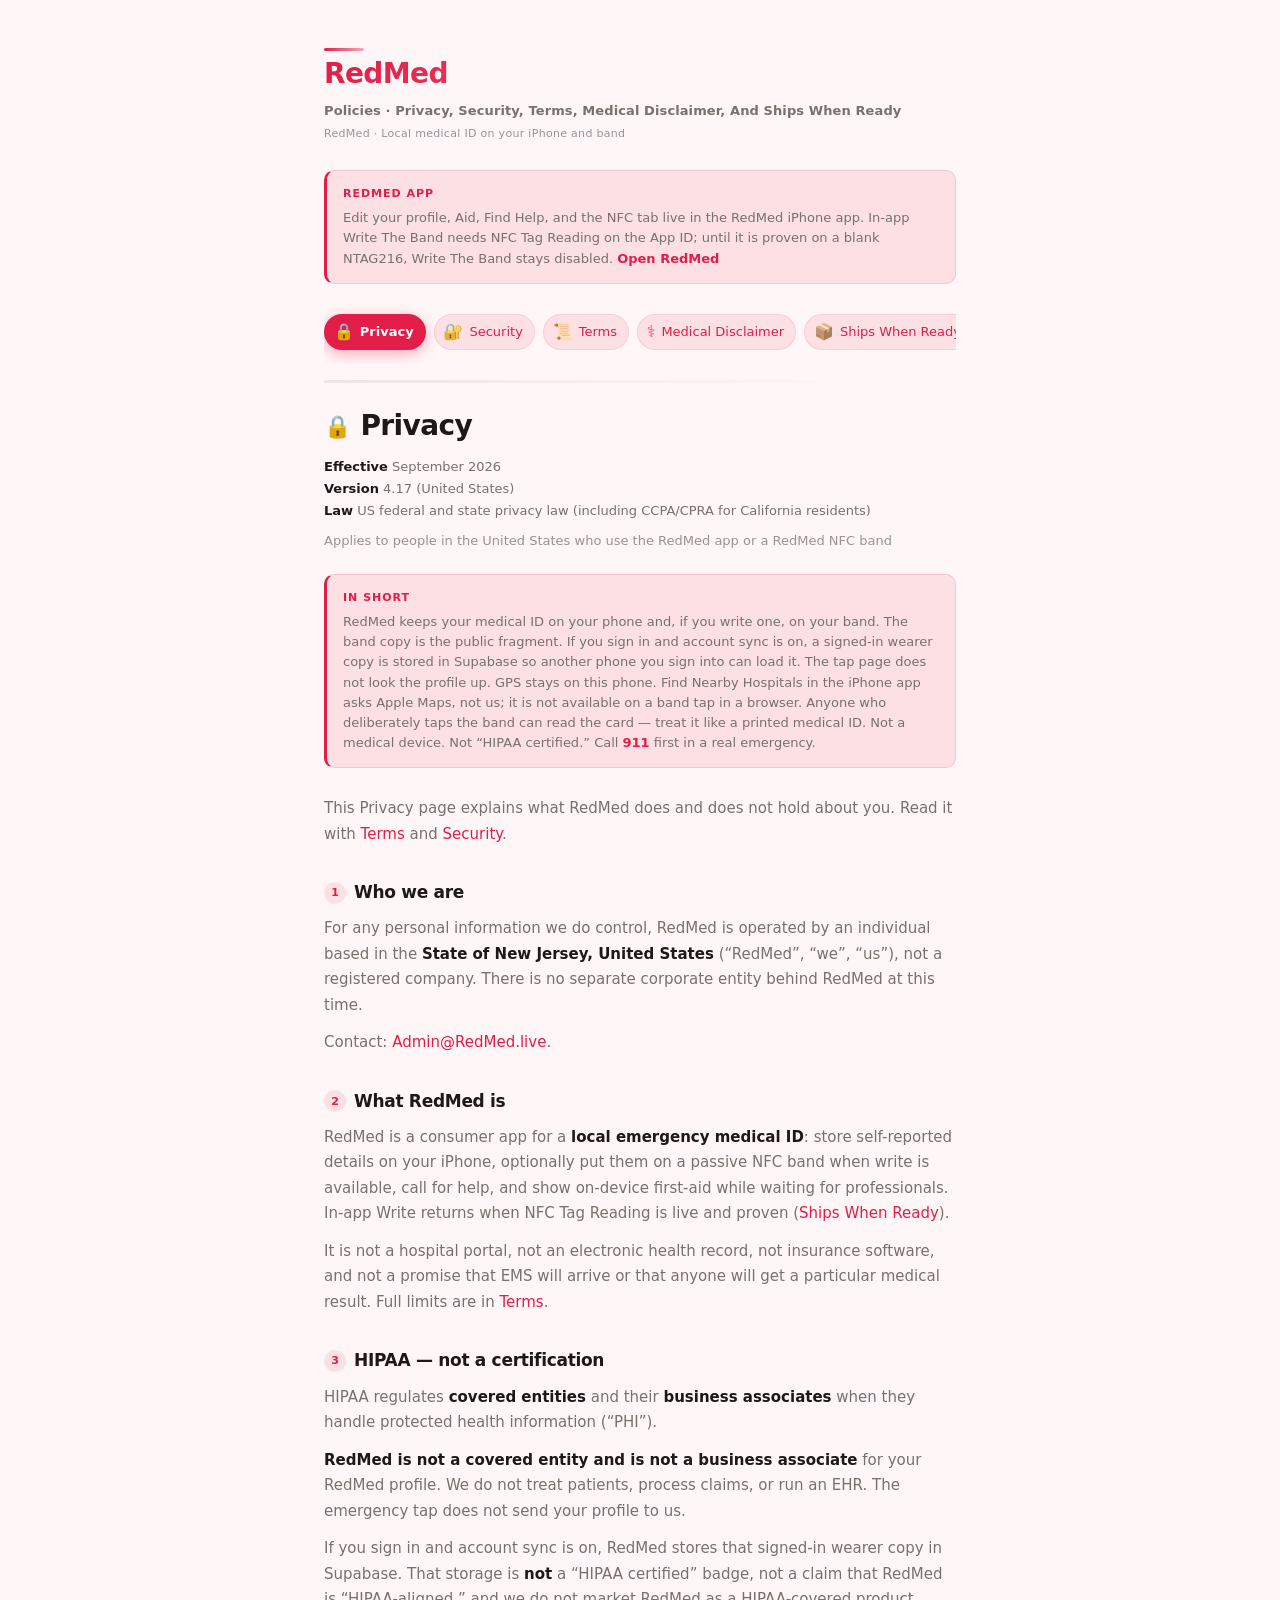
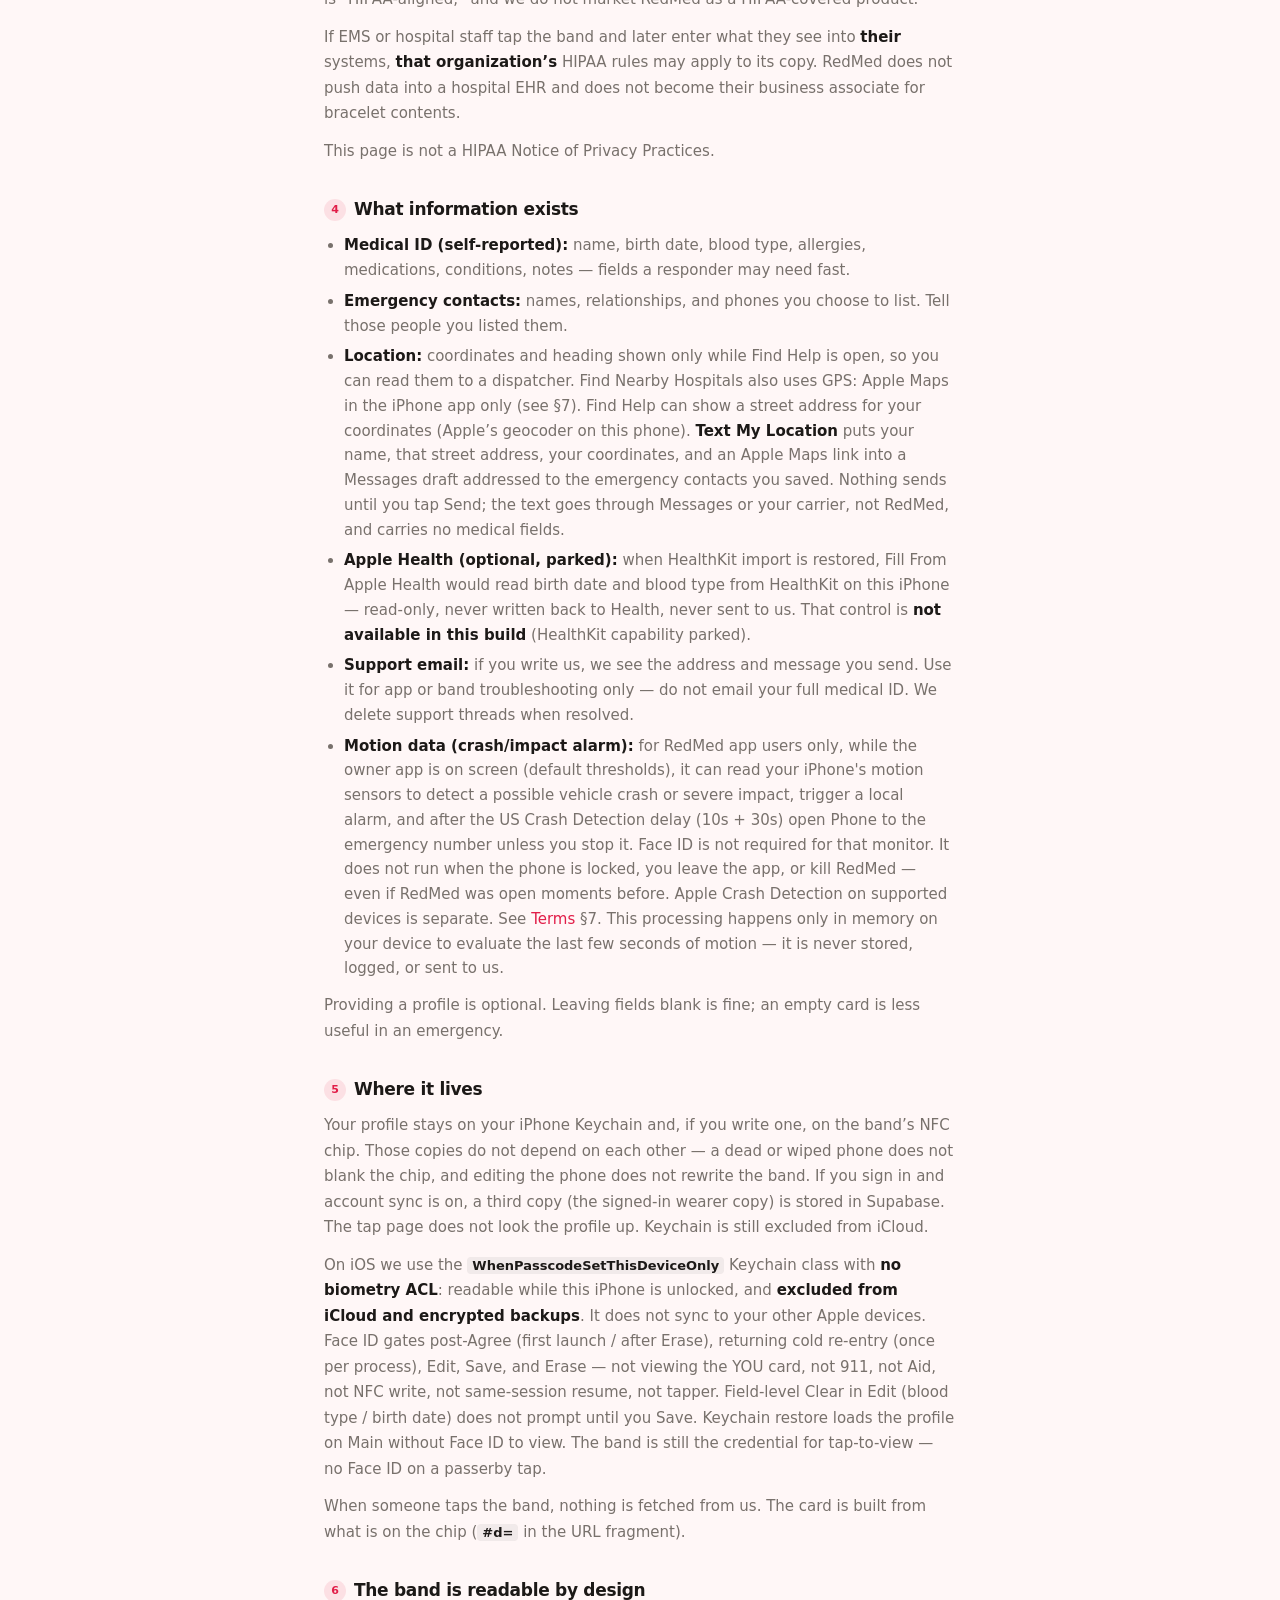
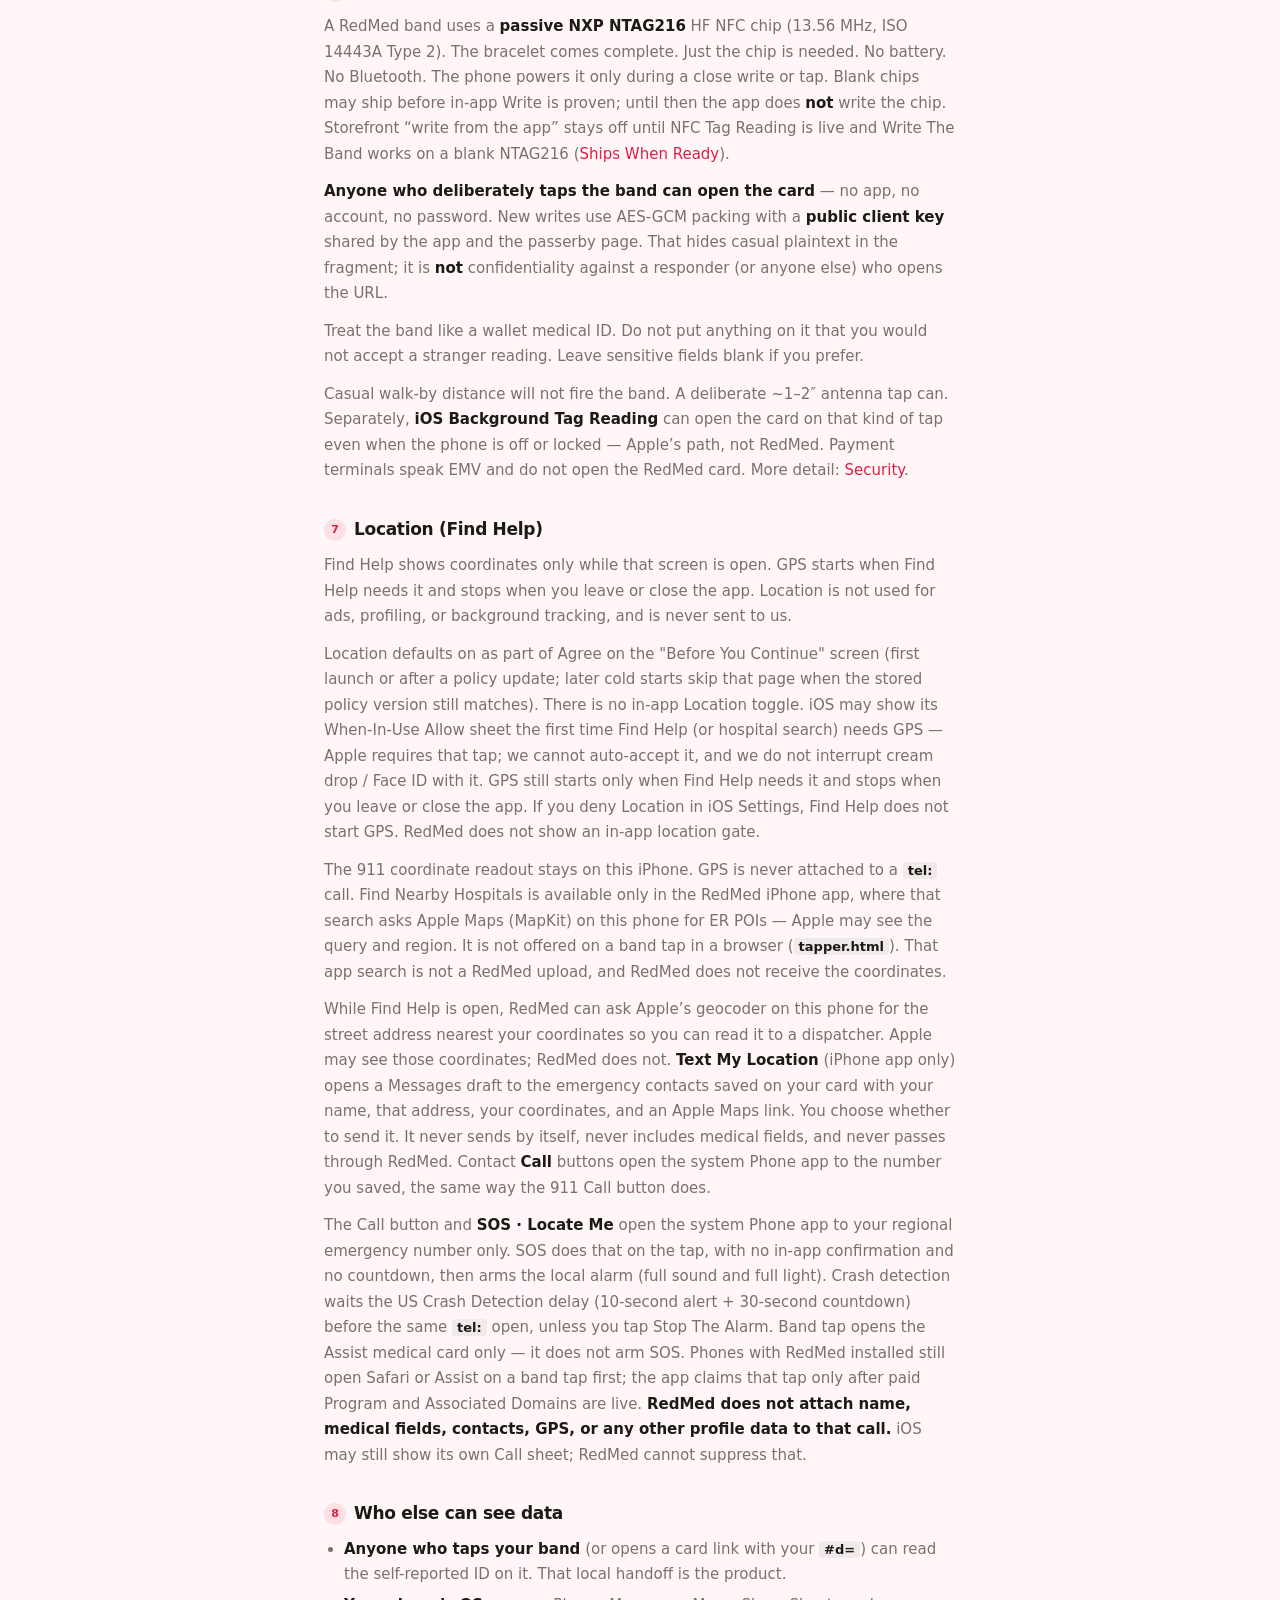
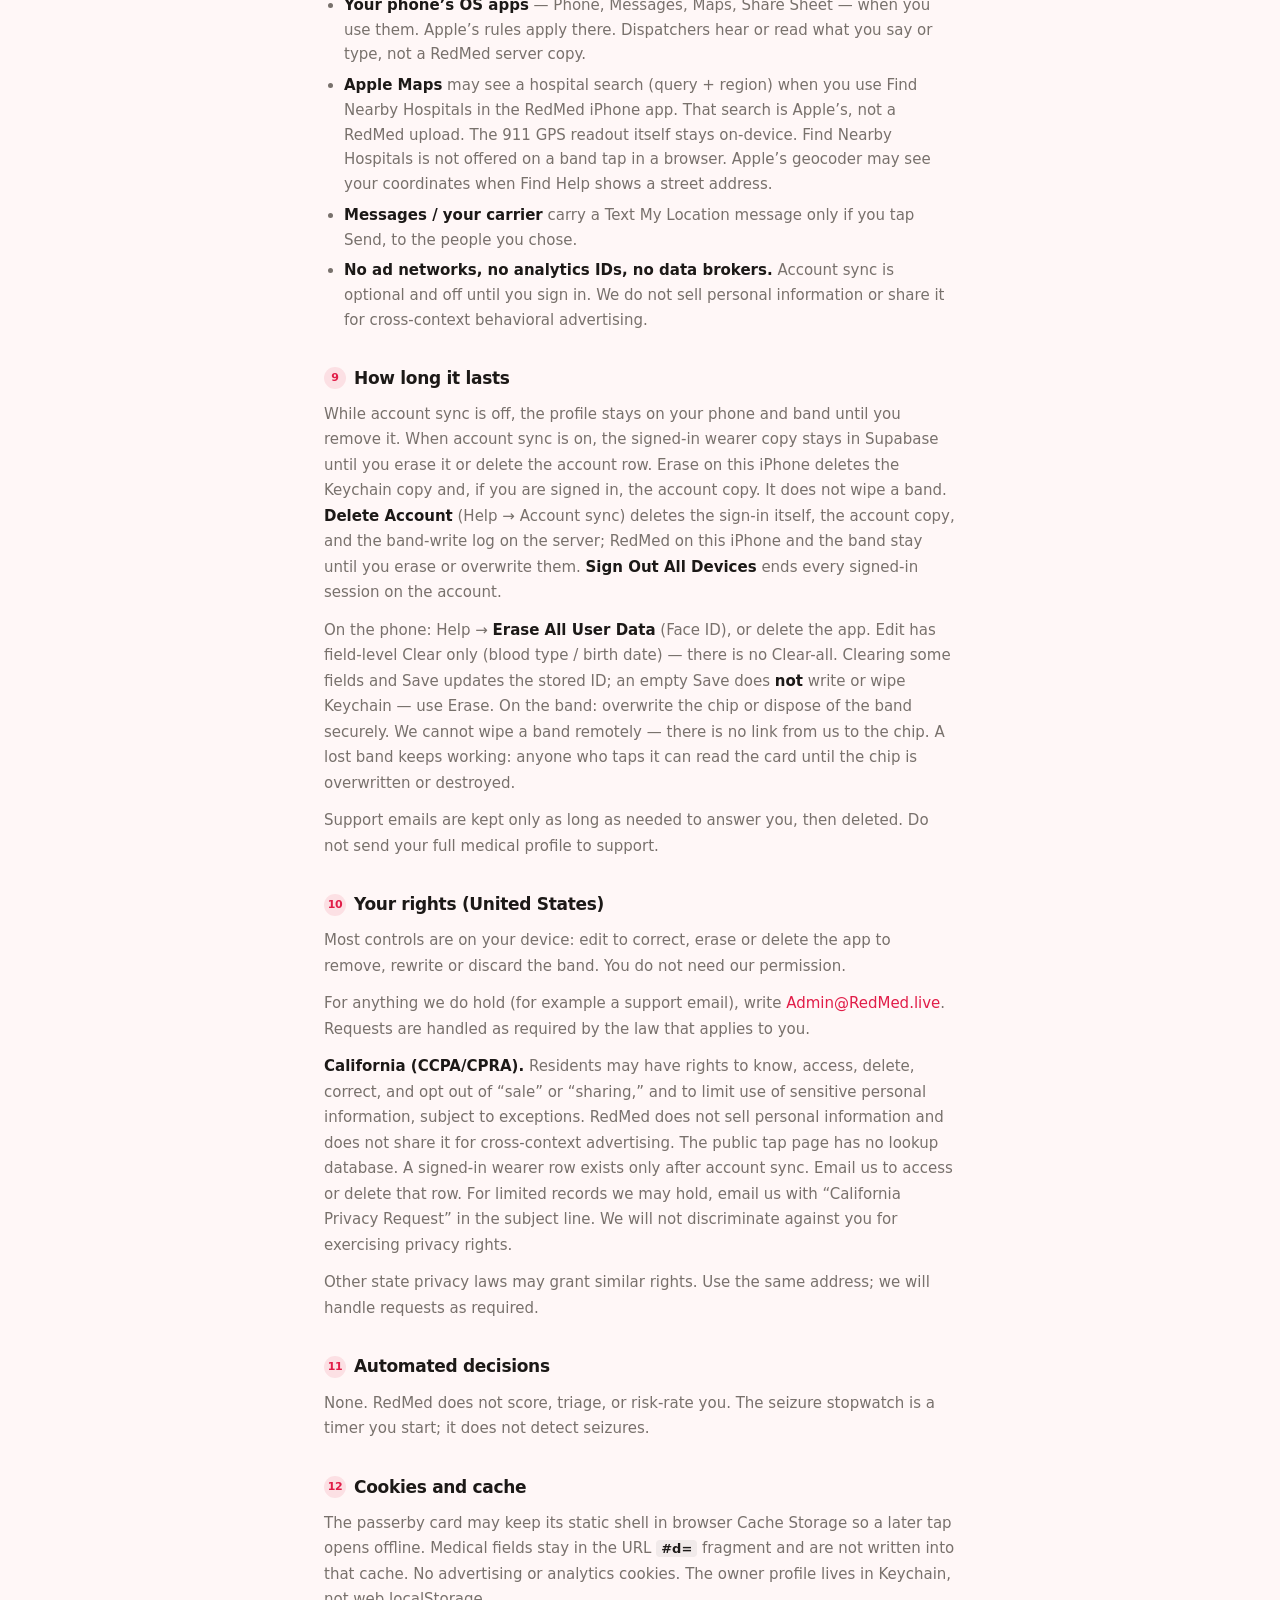
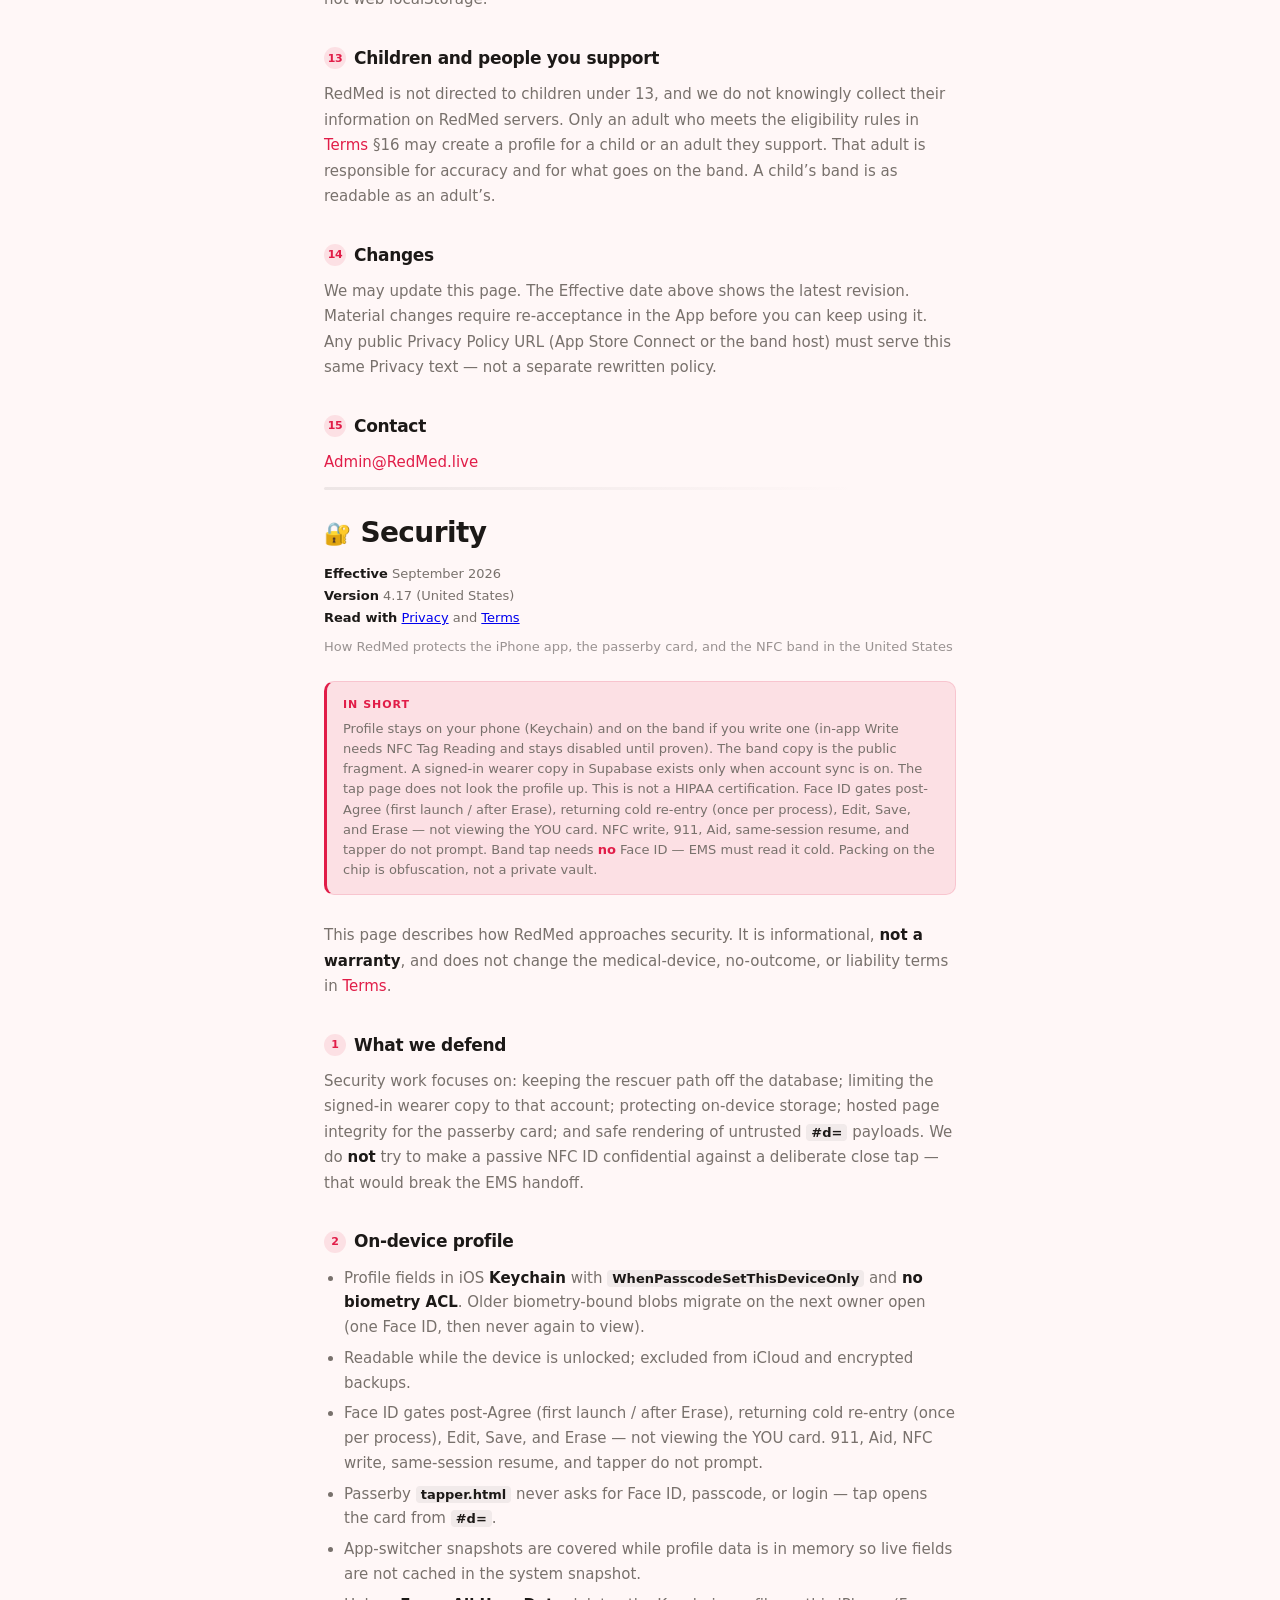
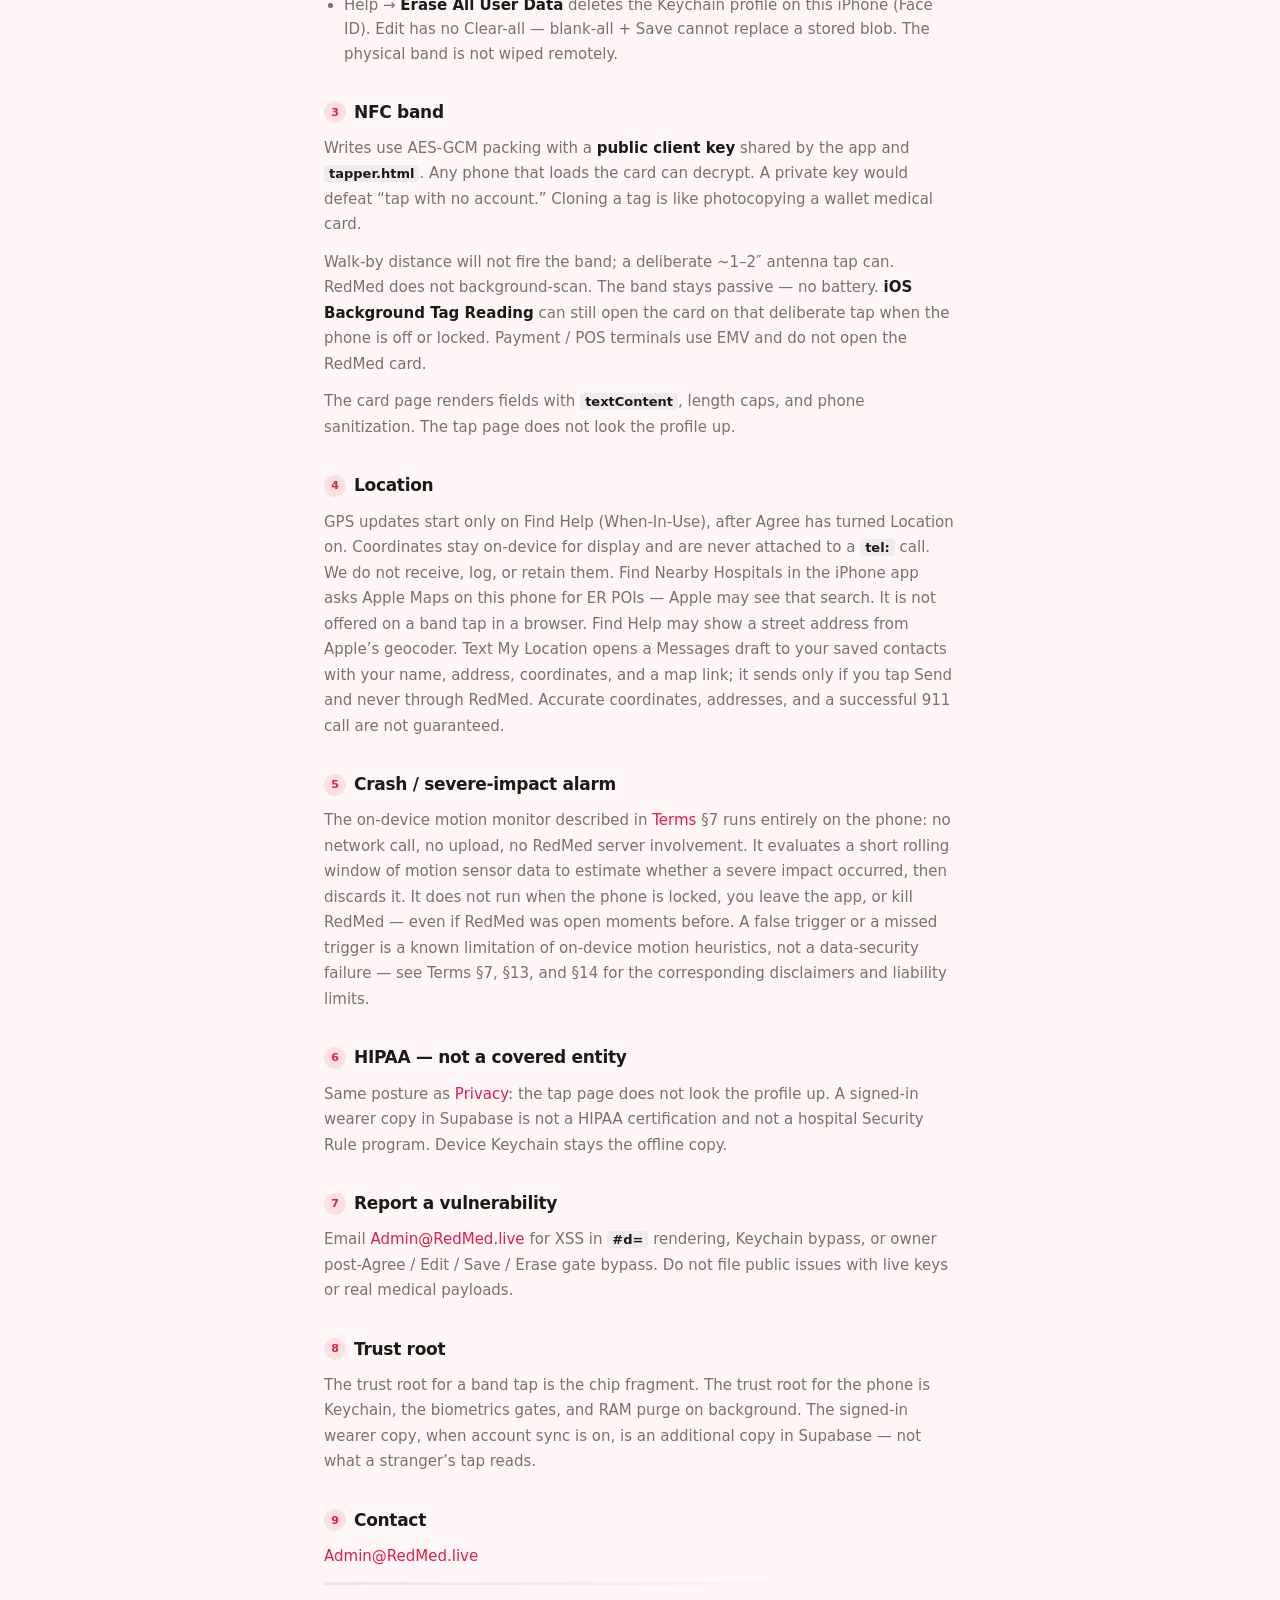
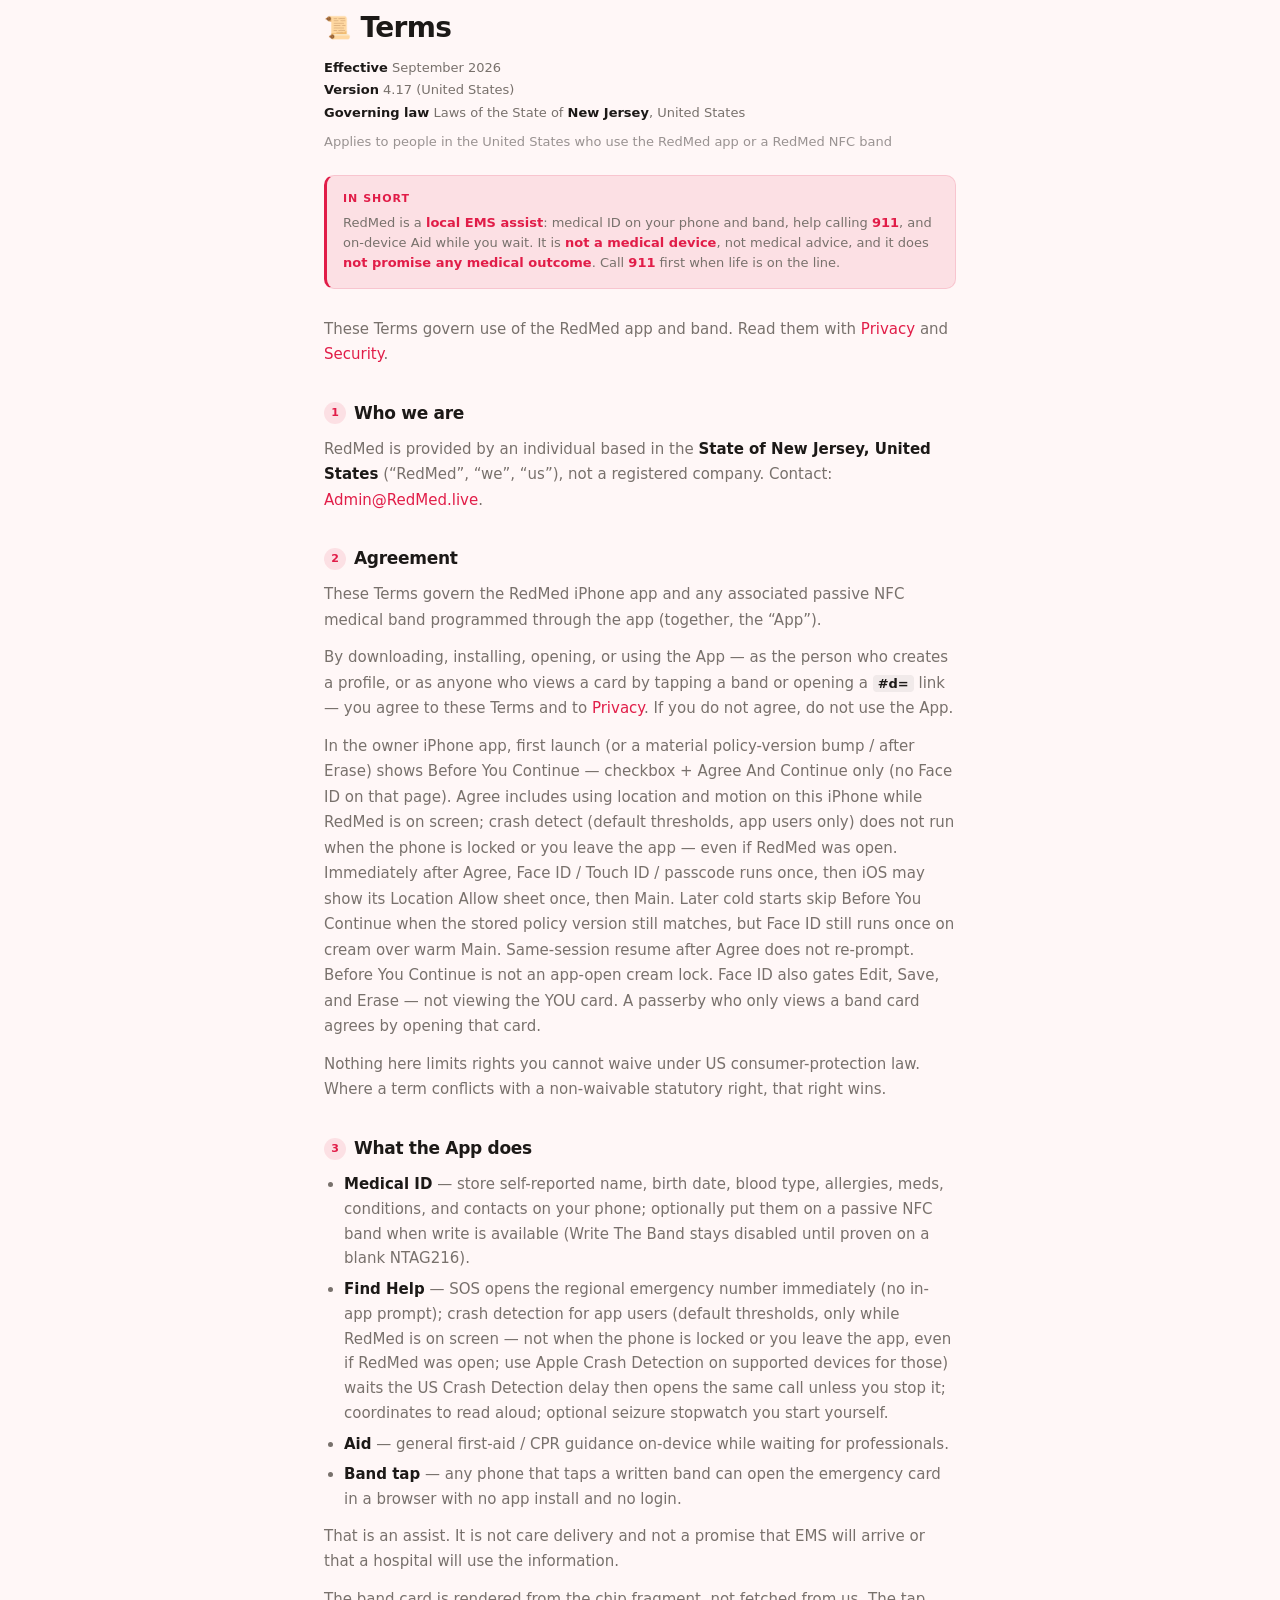
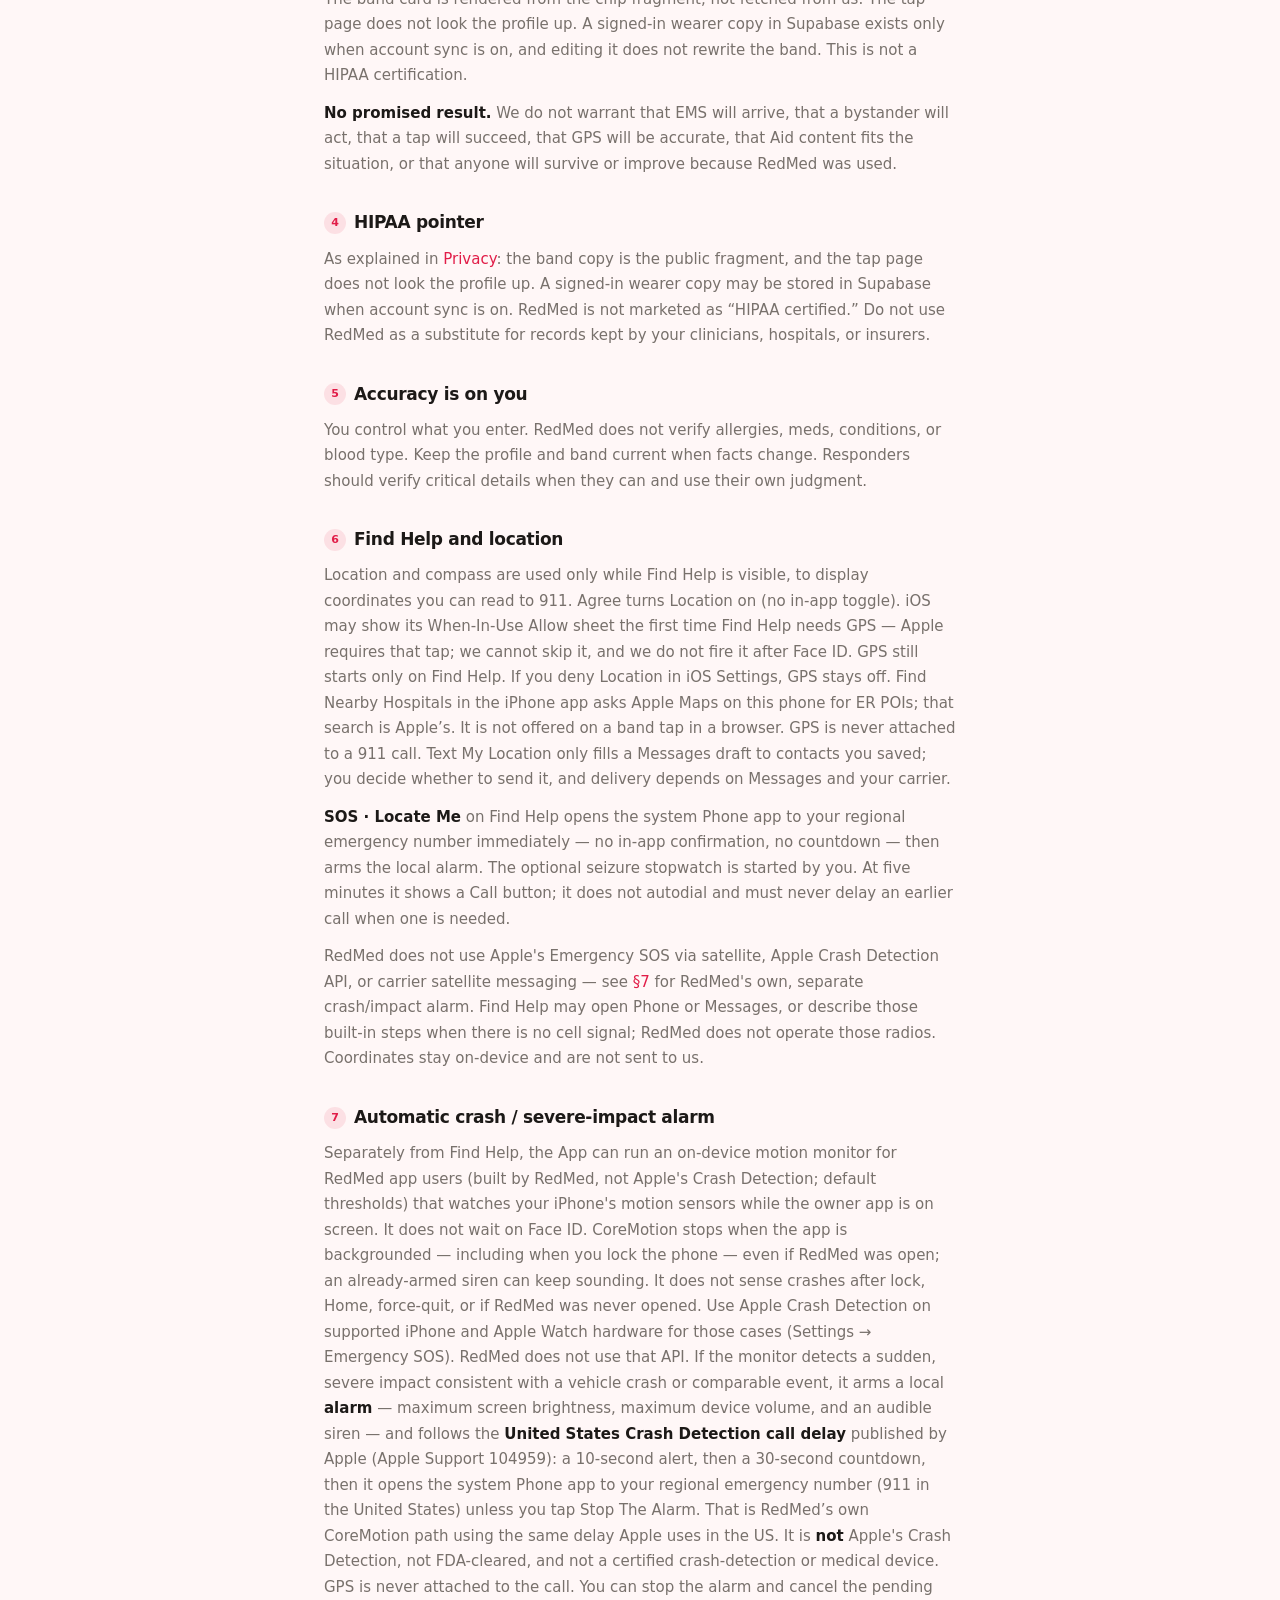
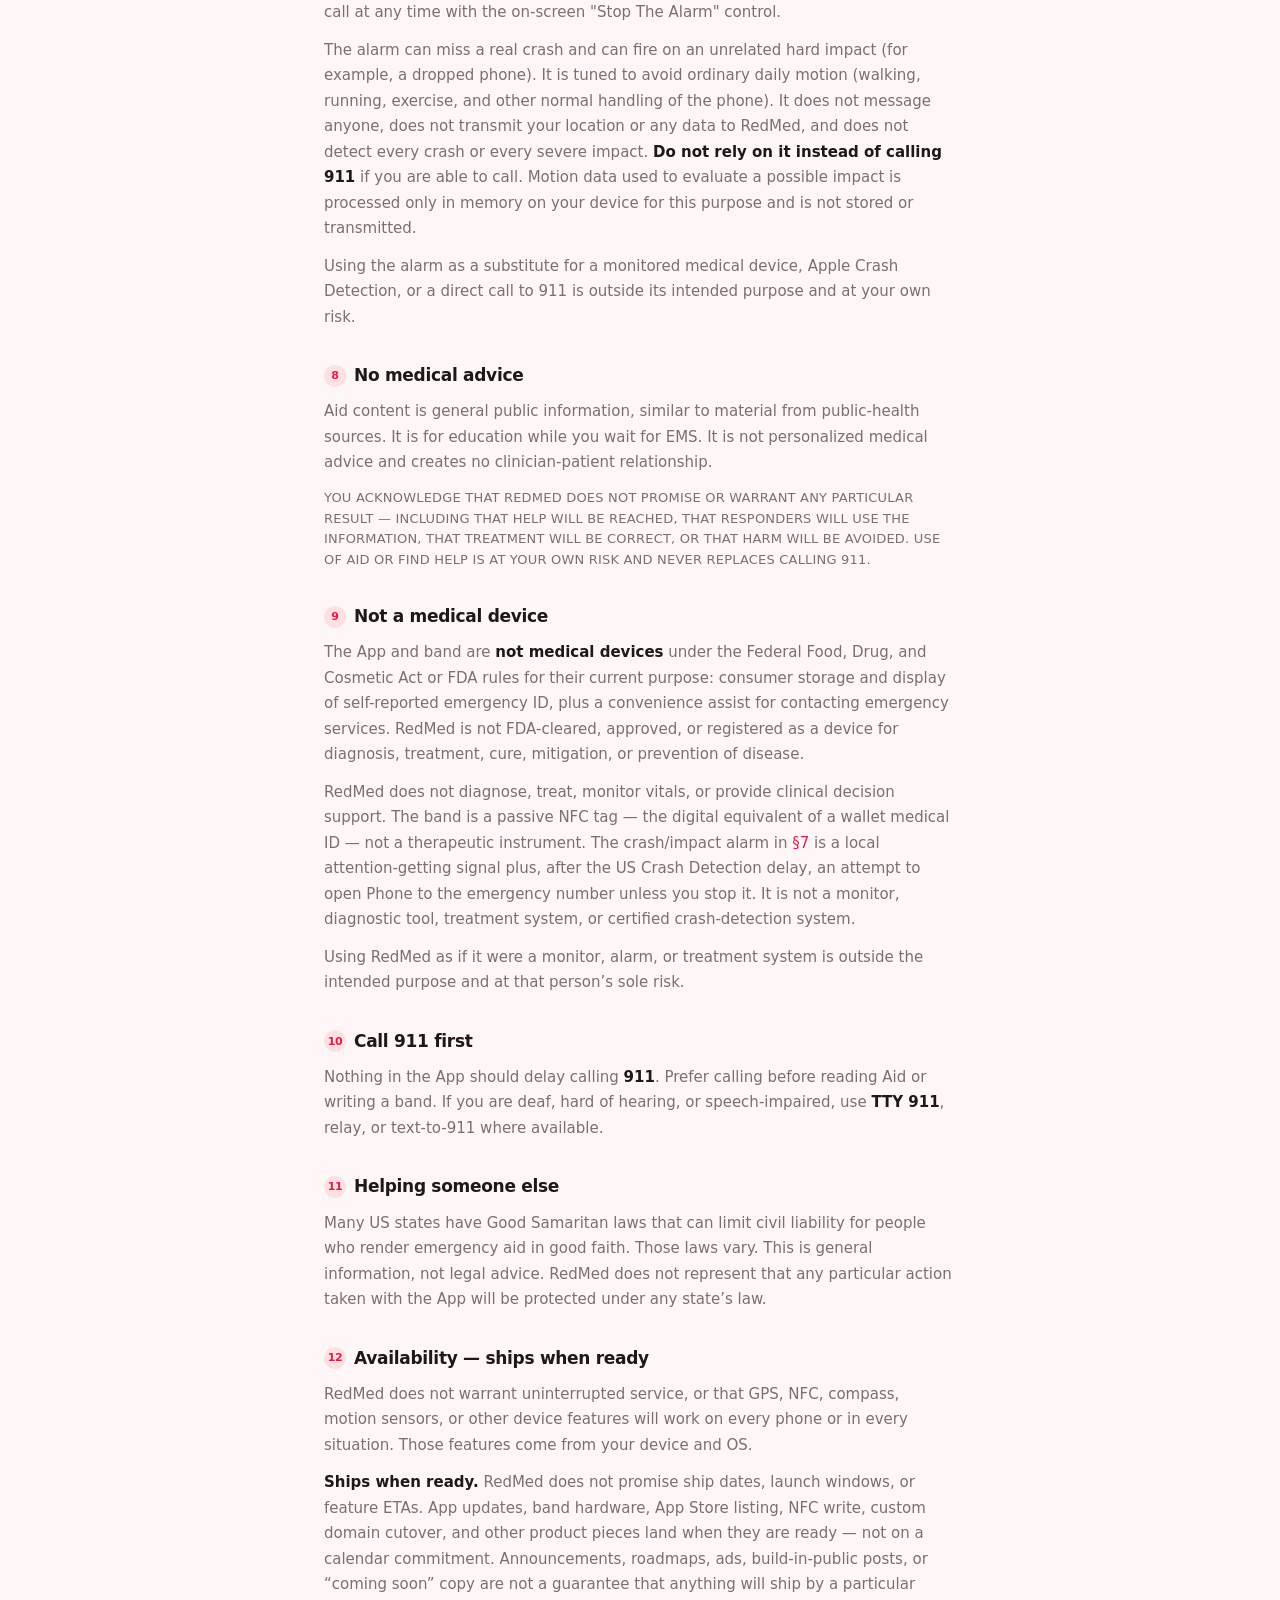
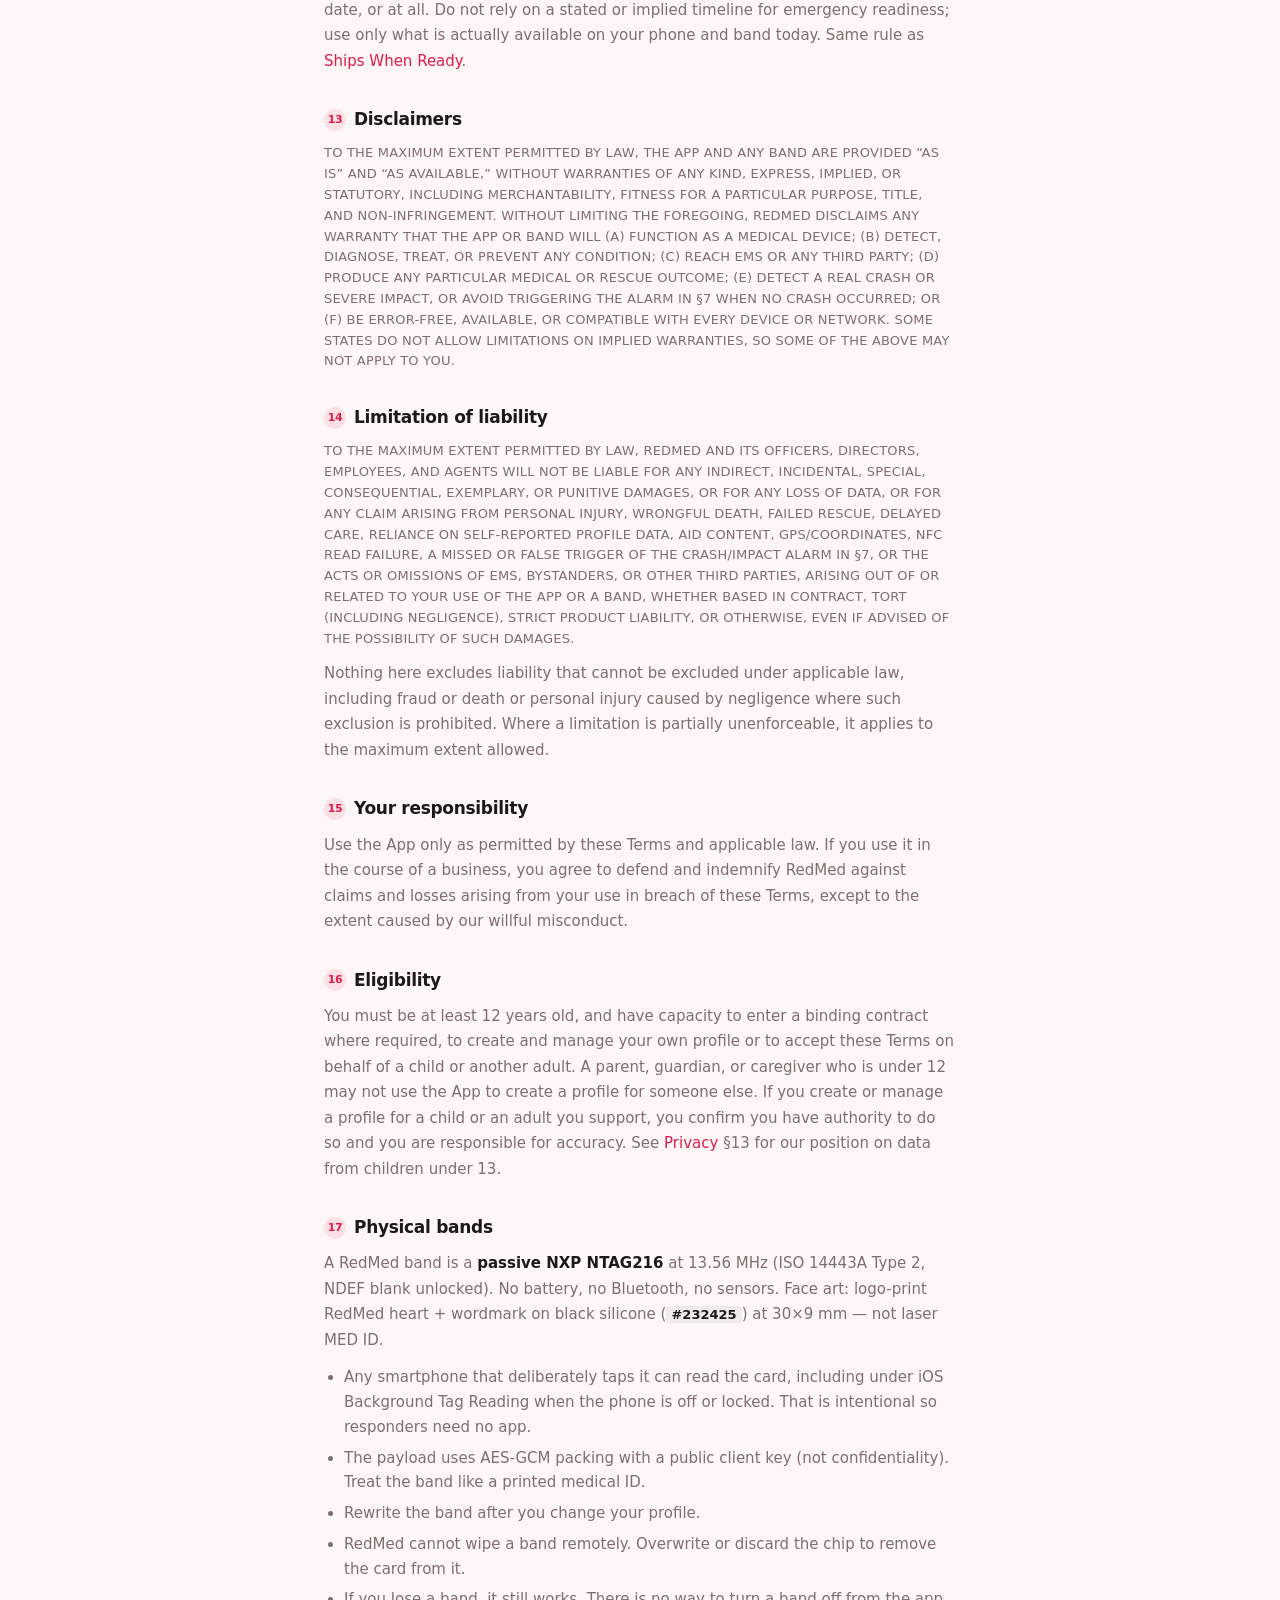
==== commit d4c8bdb9: "Sync passerby shell from Roooted1776/frisky" ====
--- a/Document/index.html
+++ b/Document/index.html
@@ -51,7 +51,7 @@
 
     <h2><span class="sec-num">1</span> Who we are</h2>
     <p>For any personal information we do control, RedMed is operated by an individual based in the <strong>State of New Jersey, United States</strong> (“RedMed”, “we”, “us”), not a registered company. There is no separate corporate entity behind RedMed at this time.</p>
-    <p>Contact: <a href="mailto:help@redmed.live">help@redmed.live</a>.</p>
+    <p>Contact: <a href="mailto:Admin@RedMed.live">Admin@RedMed.live</a>.</p>
 
     <h2><span class="sec-num">2</span> What RedMed is</h2>
     <p>RedMed is a consumer app for a <strong>local emergency medical ID</strong>: store self-reported details on your iPhone, optionally put them on a passive NFC band when write is available, call for help, and show on-device first-aid while waiting for professionals. In-app Write returns when NFC Tag Reading is live and proven (<a href="#ships-when-ready">Ships When Ready</a>).</p>
@@ -109,7 +109,7 @@
 
     <h2><span class="sec-num">10</span> Your rights (United States)</h2>
     <p>Most controls are on your device: edit to correct, erase or delete the app to remove, rewrite or discard the band. You do not need our permission.</p>
-    <p>For anything we do hold (for example a support email), write <a href="mailto:help@redmed.live">help@redmed.live</a>. Requests are handled as required by the law that applies to you.</p>
+    <p>For anything we do hold (for example a support email), write <a href="mailto:Admin@RedMed.live">Admin@RedMed.live</a>. Requests are handled as required by the law that applies to you.</p>
     <p><strong>California (CCPA/CPRA).</strong> Residents may have rights to know, access, delete, correct, and opt out of “sale” or “sharing,” and to limit use of sensitive personal information, subject to exceptions. RedMed does not sell personal information and does not share it for cross-context advertising. The public tap page has no lookup database. A signed-in wearer row exists only after account sync. Email us to access or delete that row. For limited records we may hold, email us with “California Privacy Request” in the subject line. We will not discriminate against you for exercising privacy rights.</p>
     <p>Other state privacy laws may grant similar rights. Use the same address; we will handle requests as required.</p>
 
@@ -126,7 +126,7 @@
     <p>We may update this page. The Effective date above shows the latest revision. Material changes require re-acceptance in the App before you can keep using it. Any public Privacy Policy URL (App Store Connect or the band host) must serve this same Privacy text — not a separate rewritten policy.</p>
 
     <h2><span class="sec-num">15</span> Contact</h2>
-    <p><a href="mailto:help@redmed.live">help@redmed.live</a></p>
+    <p><a href="mailto:Admin@RedMed.live">Admin@RedMed.live</a></p>
     </article>
   </section>
 
@@ -174,13 +174,13 @@
     <p>Same posture as <a href="#privacy">Privacy</a>: the tap page does not look the profile up. A signed-in wearer copy in Supabase is not a HIPAA certification and not a hospital Security Rule program. Device Keychain stays the offline copy.</p>
 
     <h2><span class="sec-num">7</span> Report a vulnerability</h2>
-    <p>Email <a href="mailto:help@redmed.live">help@redmed.live</a> for XSS in <code>#d=</code> rendering, Keychain bypass, or owner post-Agree / Edit / Save / Erase gate bypass. Do not file public issues with live keys or real medical payloads.</p>
+    <p>Email <a href="mailto:Admin@RedMed.live">Admin@RedMed.live</a> for XSS in <code>#d=</code> rendering, Keychain bypass, or owner post-Agree / Edit / Save / Erase gate bypass. Do not file public issues with live keys or real medical payloads.</p>
 
     <h2><span class="sec-num">8</span> Trust root</h2>
     <p>The trust root for a band tap is the chip fragment. The trust root for the phone is Keychain, the biometrics gates, and RAM purge on background. The signed-in wearer copy, when account sync is on, is an additional copy in Supabase — not what a stranger’s tap reads.</p>
 
     <h2><span class="sec-num">9</span> Contact</h2>
-    <p><a href="mailto:help@redmed.live">help@redmed.live</a></p>
+    <p><a href="mailto:Admin@RedMed.live">Admin@RedMed.live</a></p>
     </article>
   </section>
 
@@ -201,7 +201,7 @@
       <p>These Terms govern use of the RedMed app and band. Read them with <a href="#privacy">Privacy</a> and <a href="#security">Security</a>.</p>
 
       <h2><span class="sec-num">1</span> Who we are</h2>
-    <p>RedMed is provided by an individual based in the <strong>State of New Jersey, United States</strong> (“RedMed”, “we”, “us”), not a registered company. Contact: <a href="mailto:help@redmed.live">help@redmed.live</a>.</p>
+    <p>RedMed is provided by an individual based in the <strong>State of New Jersey, United States</strong> (“RedMed”, “we”, “us”), not a registered company. Contact: <a href="mailto:Admin@RedMed.live">Admin@RedMed.live</a>.</p>
 
     <h2><span class="sec-num">2</span> Agreement</h2>
     <p>These Terms govern the RedMed iPhone app and any associated passive NFC medical band programmed through the app (together, the “App”).</p>
@@ -311,19 +311,19 @@
     <p>We may revise these Terms. Material changes require you to re-accept these Terms in the App before you can keep using it. You may stop using the App. The Effective date above shows the latest revision.</p>
 
     <h2 id="disputes-informal"><span class="sec-num">25</span> Disputes</h2>
-    <p>Contact us first at <a href="mailto:help@redmed.live">help@redmed.live</a>. We will try in good faith to resolve any dispute informally for at least 30 days before either side starts a formal proceeding. Except where prohibited or as provided in <a href="#arbitration">§26 (Arbitration)</a>, these Terms are governed by the laws of the State of <strong>New Jersey</strong>, without regard to conflict-of-law rules, and any dispute not subject to arbitration is brought exclusively in the state or federal courts located in <strong>New Jersey</strong>. You may have additional rights under the laws of your state of residence.</p>
+    <p>Contact us first at <a href="mailto:Admin@RedMed.live">Admin@RedMed.live</a>. We will try in good faith to resolve any dispute informally for at least 30 days before either side starts a formal proceeding. Except where prohibited or as provided in <a href="#arbitration">§26 (Arbitration)</a>, these Terms are governed by the laws of the State of <strong>New Jersey</strong>, without regard to conflict-of-law rules, and any dispute not subject to arbitration is brought exclusively in the state or federal courts located in <strong>New Jersey</strong>. You may have additional rights under the laws of your state of residence.</p>
 
     <h2 id="arbitration"><span class="sec-num">26</span> Arbitration and class action waiver</h2>
     <p><strong>Please read this section carefully. It affects your legal rights, including your right to file a lawsuit in court.</strong></p>
     <p>You and RedMed agree to resolve any dispute, claim, or controversy arising out of or relating to these Terms, the Privacy or Security pages, or your use of the App or a band (a “Claim”) by <strong>binding individual arbitration</strong> under the Consumer Arbitration Rules of the American Arbitration Association (AAA), rather than in court, except that either side may bring an individual claim in small claims court if it qualifies, and either side may seek injunctive relief in court for misuse of intellectual property.</p>
     <p><strong>Class action waiver.</strong> Claims must be brought in your individual capacity, not as a plaintiff or class member in any purported class, collective, consolidated, or representative proceeding. The arbitrator may not consolidate more than one person’s claims and may not otherwise preside over any form of a representative or class proceeding. If this class action waiver is found unenforceable as to a particular Claim, that Claim (and only that Claim) may proceed in court, and the rest of this arbitration agreement still applies to all other Claims.</p>
-    <p>This arbitration agreement does not apply to Claims that cannot be subject to mandatory arbitration under applicable law, and nothing here limits any non-waivable right you have under such law. <strong>You may opt out</strong> of this arbitration agreement by emailing <a href="mailto:help@redmed.live">help@redmed.live</a> with the subject line “Arbitration Opt-Out” within 30 days of first accepting these Terms, including your name and that you opt out; if you opt out, disputes are resolved under <a href="#disputes-informal">§25</a> instead.</p>
+    <p>This arbitration agreement does not apply to Claims that cannot be subject to mandatory arbitration under applicable law, and nothing here limits any non-waivable right you have under such law. <strong>You may opt out</strong> of this arbitration agreement by emailing <a href="mailto:Admin@RedMed.live">Admin@RedMed.live</a> with the subject line “Arbitration Opt-Out” within 30 days of first accepting these Terms, including your name and that you opt out; if you opt out, disputes are resolved under <a href="#disputes-informal">§25</a> instead.</p>
 
     <h2><span class="sec-num">27</span> Severability</h2>
     <p>If any provision is held invalid or unenforceable, the rest stays in effect.</p>
 
     <h2><span class="sec-num">28</span> Contact</h2>
-    <p><a href="mailto:help@redmed.live">help@redmed.live</a></p>
+    <p><a href="mailto:Admin@RedMed.live">Admin@RedMed.live</a></p>
     </article>
   </section>
 
@@ -356,7 +356,7 @@
       <p>Nothing in the App should delay calling <strong>911</strong>. Prefer calling before reading Aid or writing a band. If you are deaf, hard of hearing, or speech-impaired, use <strong>TTY 911</strong>, relay, or text-to-911 where available.</p>
 
       <h2><span class="sec-num">4</span> Contact</h2>
-      <p><a href="mailto:help@redmed.live">help@redmed.live</a></p>
+      <p><a href="mailto:Admin@RedMed.live">Admin@RedMed.live</a></p>
     </article>
   </section>
 
@@ -381,7 +381,7 @@
       <p><strong>Ships when ready.</strong> RedMed does not promise ship dates, launch windows, or feature ETAs. App updates, band hardware, App Store listing, NFC write, custom domain cutover, and other product pieces land when they are ready — not on a calendar commitment. Announcements, roadmaps, ads, build-in-public posts, or “coming soon” copy are not a guarantee that anything will ship by a particular date, or at all. Do not rely on a stated or implied timeline for emergency readiness; use only what is actually available on your phone and band today.</p>
 
       <h2><span class="sec-num">2</span> Contact</h2>
-      <p><a href="mailto:help@redmed.live">help@redmed.live</a></p>
+      <p><a href="mailto:Admin@RedMed.live">Admin@RedMed.live</a></p>
     </article>
   </section>
 
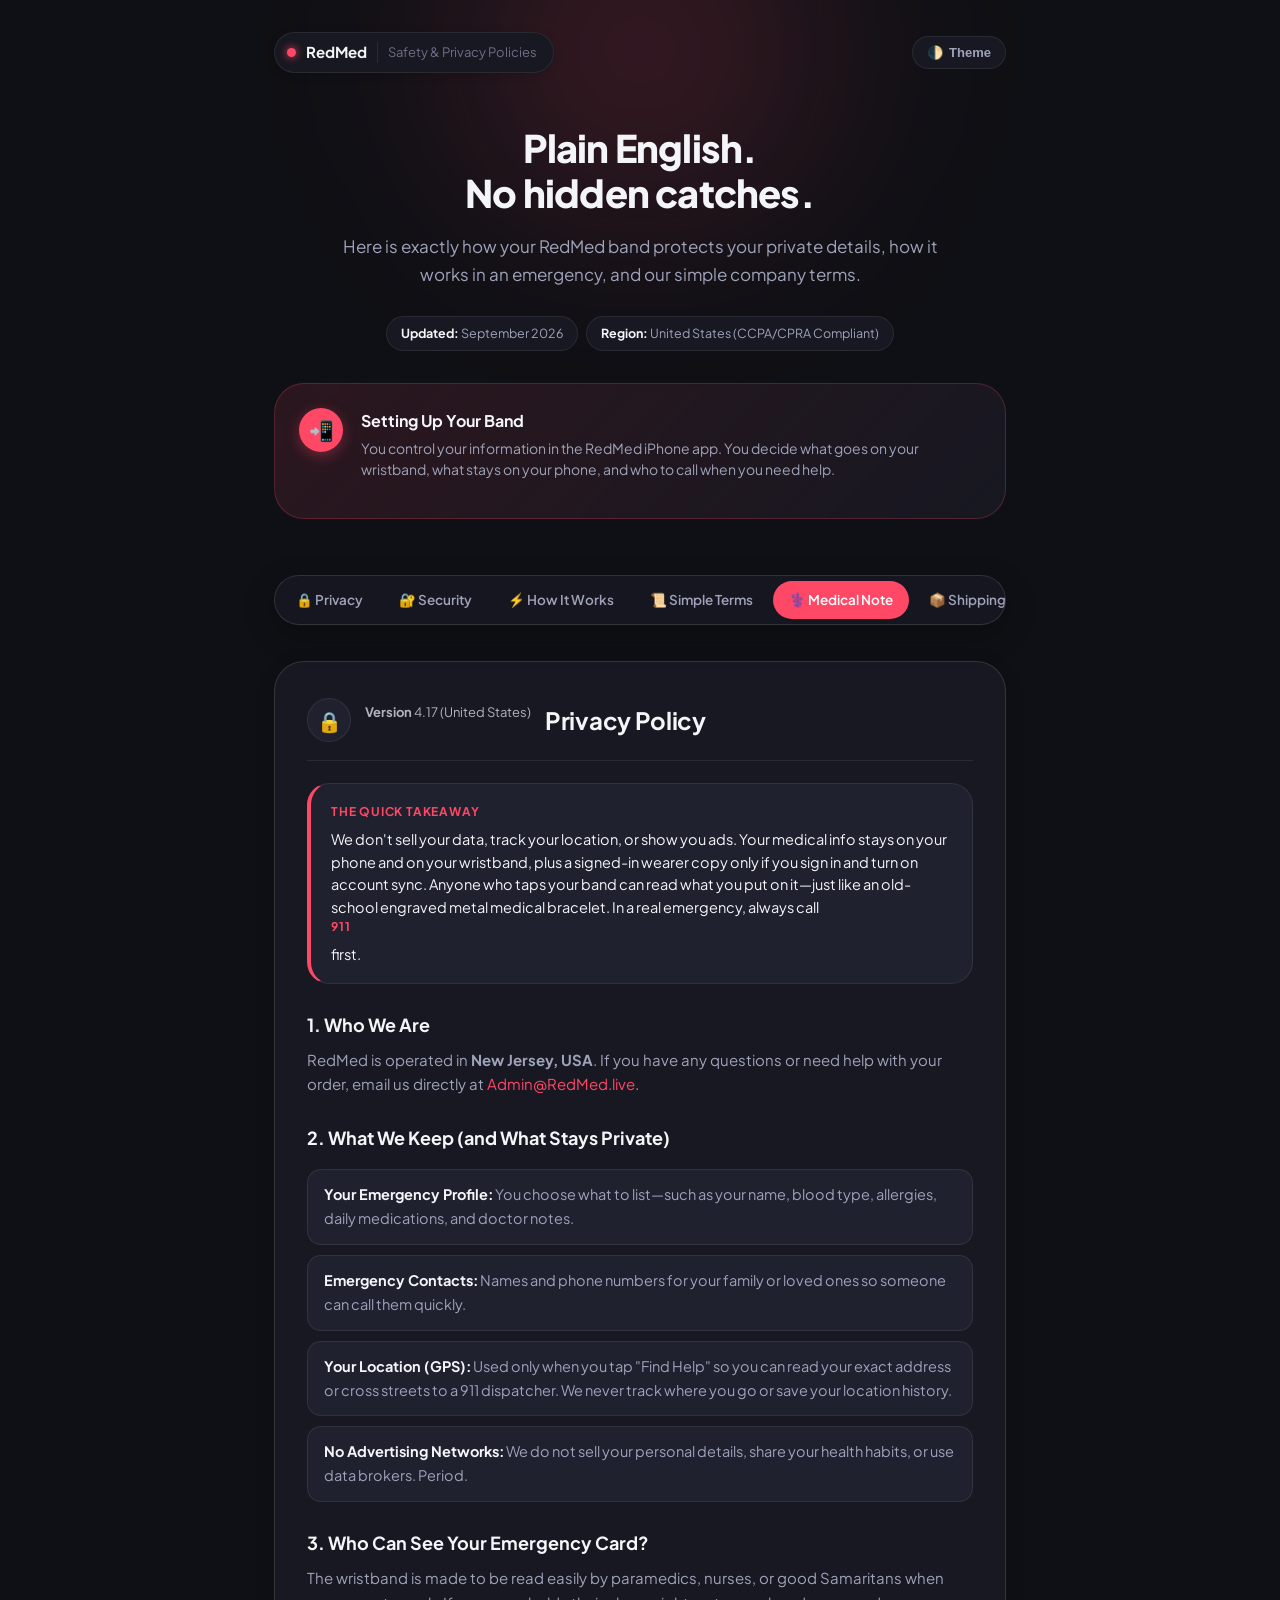
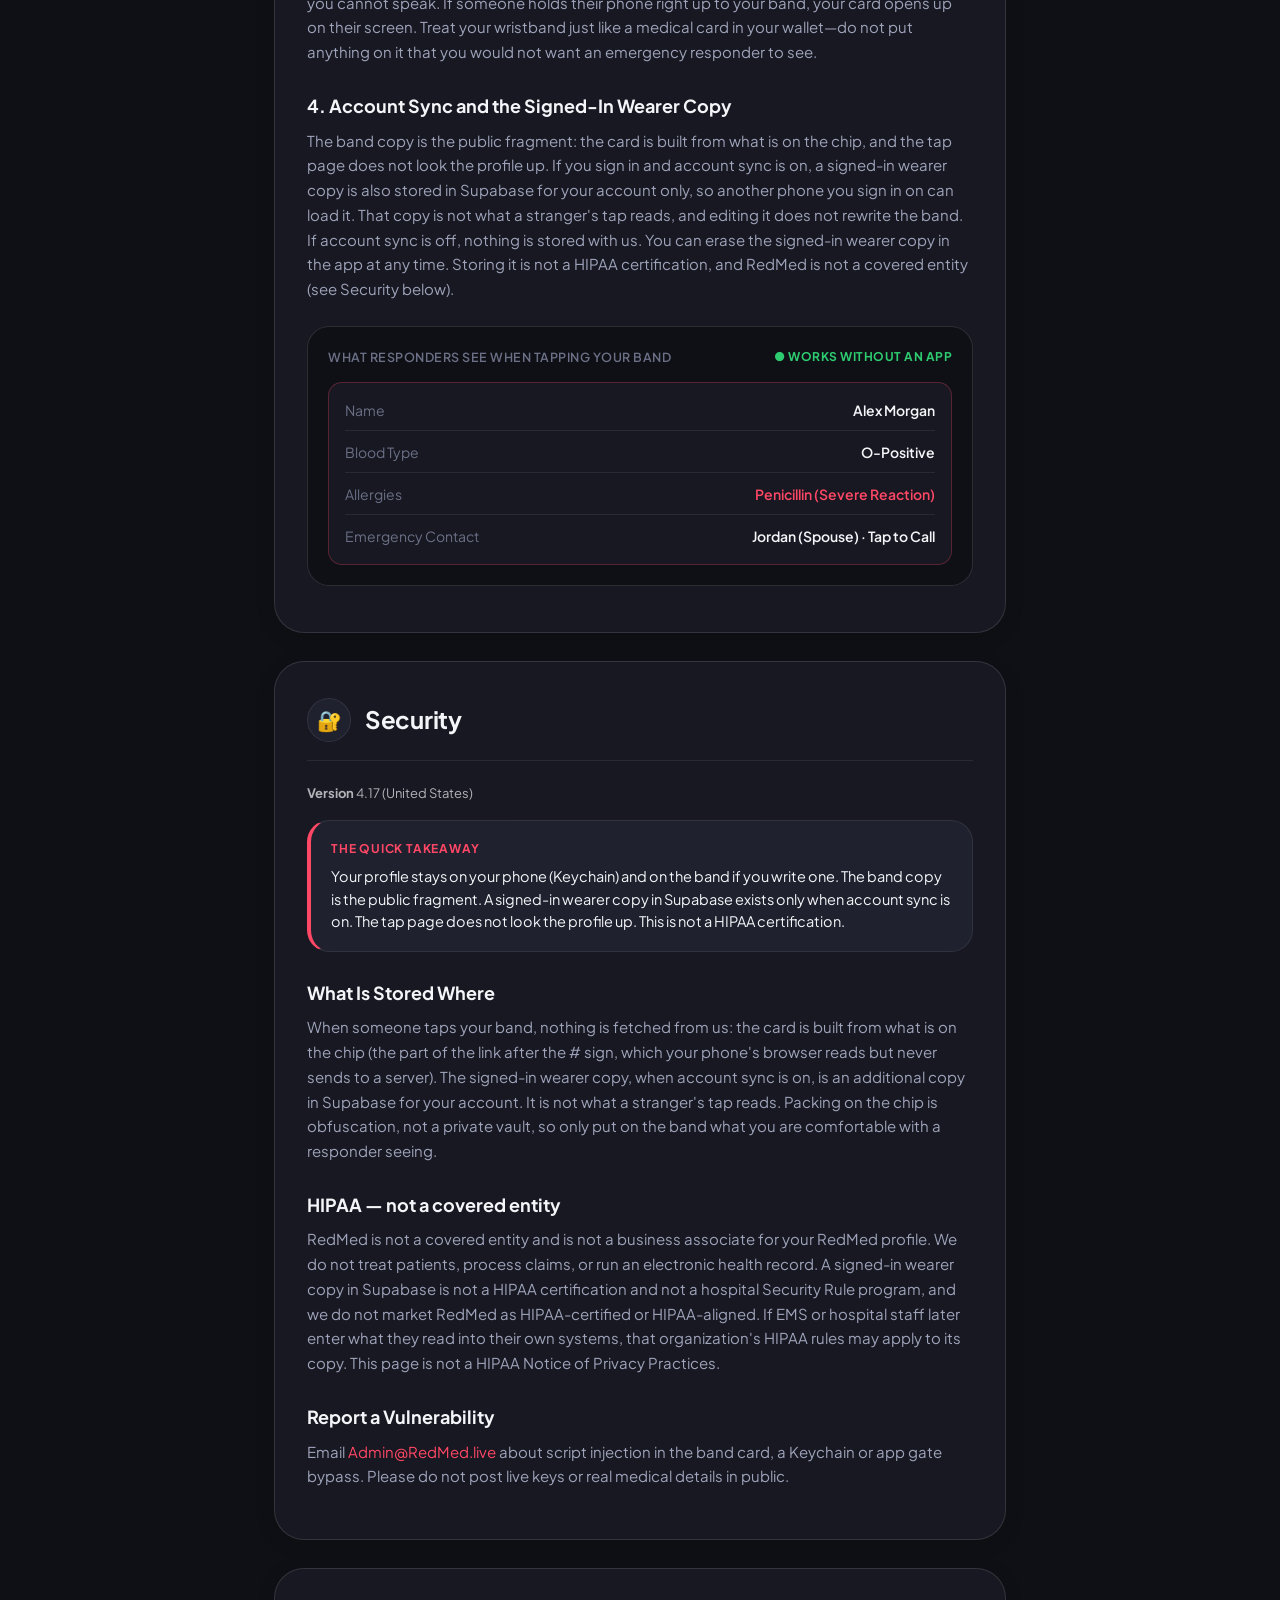
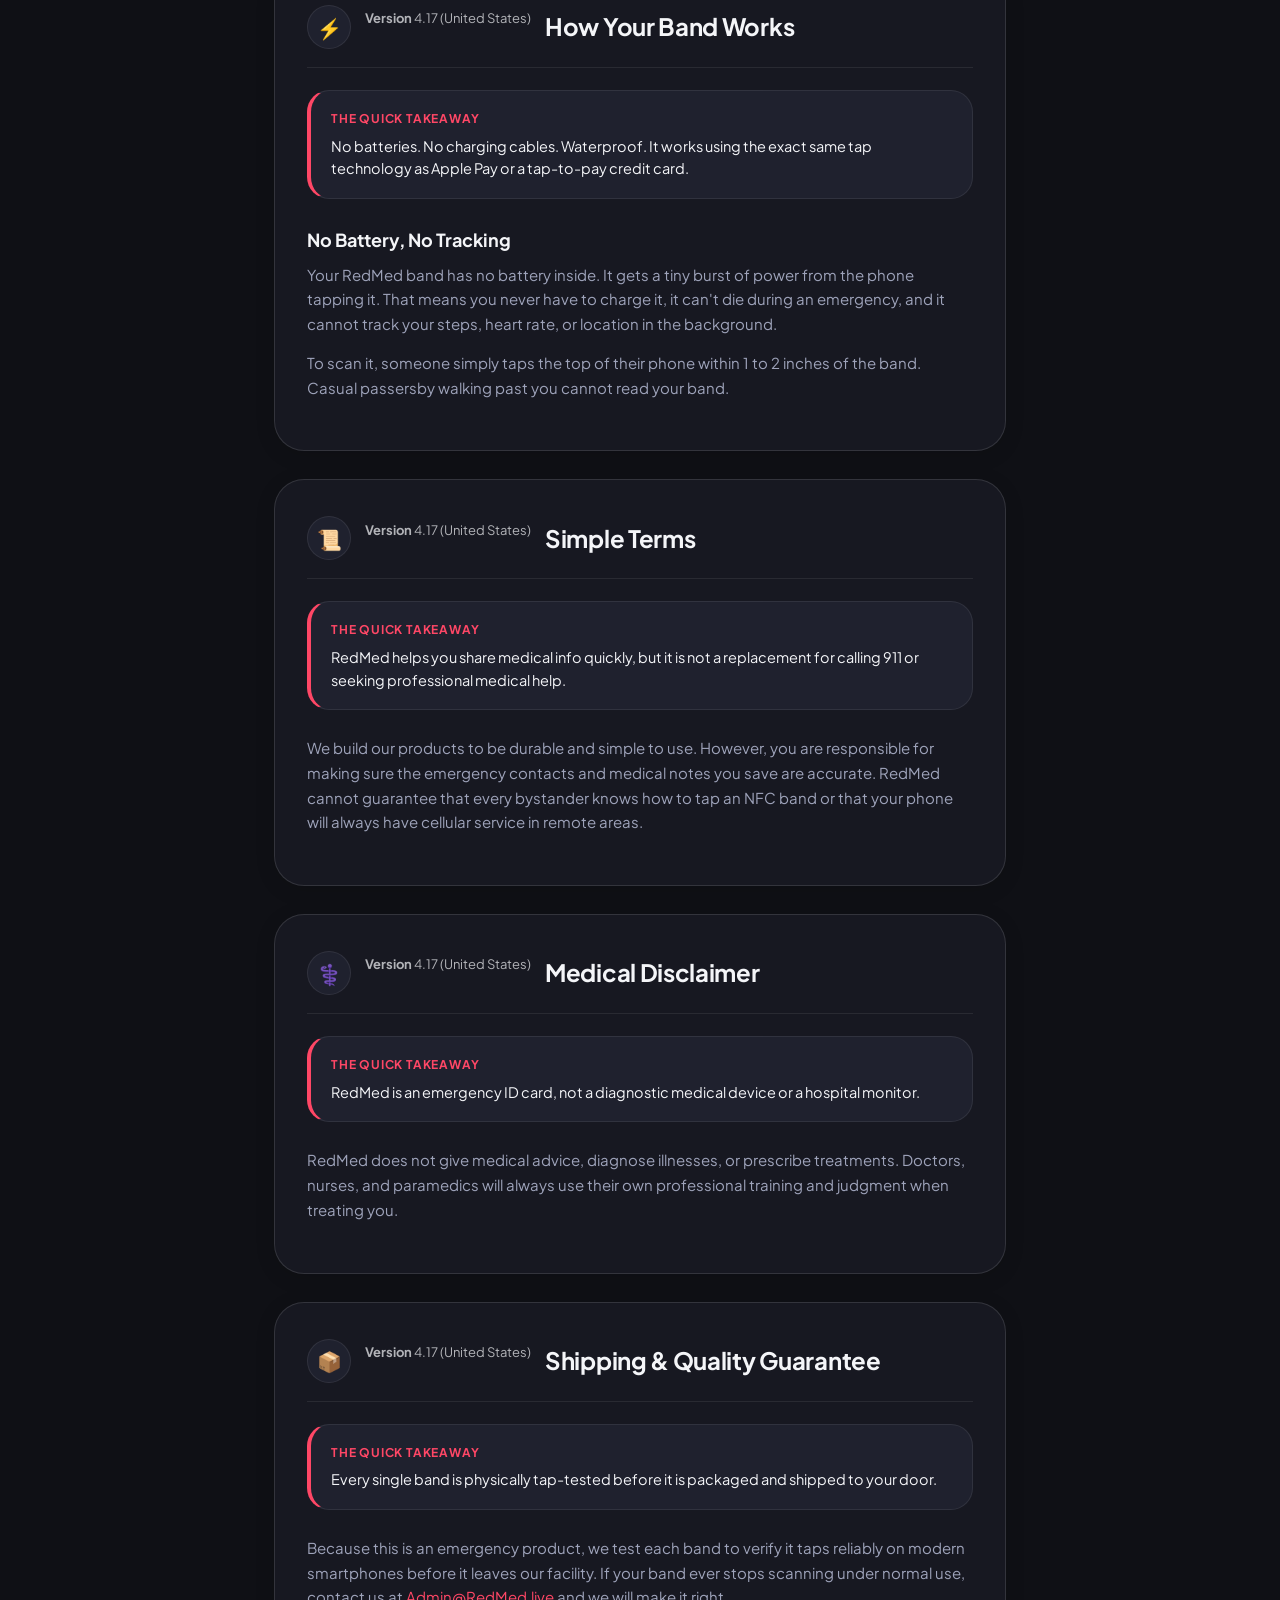
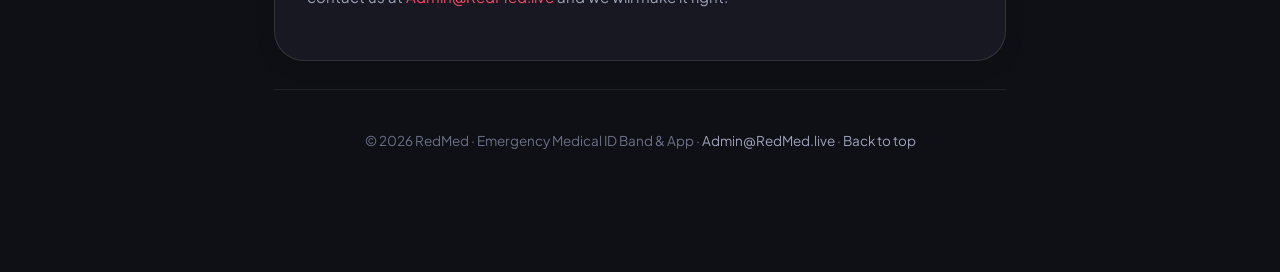
==== commit caf2093b: "Sync passerby shell from Roooted1776/frisky" ====
--- a/Document/index.html
+++ b/Document/index.html
@@ -1,494 +1,851 @@
-<!doctype html>
-<html lang="en-US">
+<!DOCTYPE html>
+<html lang="en">
 <head>
-<meta charset="UTF-8">
-<meta name="viewport" content="width=device-width, initial-scale=1, maximum-scale=1, user-scalable=no, viewport-fit=cover">
-<meta name="theme-color" content="#fff7f7">
-<meta name="color-scheme" content="light">
-<meta name="referrer" content="no-referrer">
-<title>RedMed — Policies</title>
-<style>html,body{background:#fff7f7!important;margin:0}</style>
-<link rel="stylesheet" href="legal-doc.css">
+  <meta charset="UTF-8">
+  <meta name="viewport" content="width=device-width, initial-scale=1.0">
+  <title>RedMed · Privacy, Safety & Simple Terms</title>
+  <meta name="description" content="RedMed Policies: Simple, honest information about your privacy, how your emergency wristband works, and basic terms.">
+  <link rel="preconnect" href="https://fonts.googleapis.com">
+  <link rel="preconnect" href="https://fonts.gstatic.com" crossorigin>
+  <link href="https://fonts.googleapis.com/css2?family=Plus+Jakarta+Sans:wght@400;500;600;700;800&display=swap" rel="stylesheet">
+  
+  <style>
+    :root {
+      --bg-canvas: #0f1015;
+      --bg-surface: #171821;
+      --bg-surface-elevated: #1f212e;
+      --bg-pill: rgba(255, 255, 255, 0.07);
+      --bg-dock: rgba(23, 24, 33, 0.9);
+
+      --border-subtle: rgba(255, 255, 255, 0.08);
+      --border-card: rgba(255, 255, 255, 0.12);
+      
+      --accent-coral: #ff4766;
+      --accent-soft: rgba(255, 71, 102, 0.12);
+      --accent-glow: rgba(255, 71, 102, 0.22);
+
+      --text-main: #f4f5f8;
+      --text-secondary: #9ea3ba;
+      --text-tertiary: #6b7086;
+
+      --radius-sm: 14px;
+      --radius-md: 22px;
+      --radius-lg: 30px;
+      --radius-pill: 9999px;
+
+      --font-body: 'Plus Jakarta Sans', -apple-system, BlinkMacSystemFont, 'Segoe UI', Roboto, sans-serif;
+    }
+
+    body.light-theme {
+      --bg-canvas: #f7f8fb;
+      --bg-surface: #ffffff;
+      --bg-surface-elevated: #eef1f6;
+      --bg-pill: rgba(0, 0, 0, 0.05);
+      --bg-dock: rgba(255, 255, 255, 0.92);
+
+      --border-subtle: rgba(0, 0, 0, 0.07);
+      --border-card: rgba(0, 0, 0, 0.1);
+
+      --text-main: #14161f;
+      --text-secondary: #585d73;
+      --text-tertiary: #878c9f;
+    }
+
+    * {
+      box-sizing: border-box;
+      margin: 0;
+      padding: 0;
+      -webkit-font-smoothing: antialiased;
+    }
+
+    body {
+      background-color: var(--bg-canvas);
+      color: var(--text-main);
+      font-family: var(--font-body);
+      line-height: 1.65;
+      font-size: 16px;
+      overflow-x: hidden;
+      padding-bottom: 120px;
+      transition: background-color 0.2s ease, color 0.2s ease;
+    }
+
+    #progress-track {
+      position: fixed;
+      top: 0;
+      left: 0;
+      height: 3px;
+      background: linear-gradient(90deg, var(--accent-coral), #ff8ea2);
+      width: 0%;
+      z-index: 200;
+      transition: width 0.08s linear;
+    }
+
+    .ambient-glow {
+      position: fixed;
+      top: -150px;
+      left: 50%;
+      transform: translateX(-50%);
+      width: 680px;
+      height: 400px;
+      background: radial-gradient(circle, var(--accent-glow) 0%, rgba(0,0,0,0) 70%);
+      filter: blur(80px);
+      z-index: -1;
+      pointer-events: none;
+    }
+
+    .container {
+      max-width: 780px;
+      margin: 0 auto;
+      padding: 0 24px;
+    }
+
+    .top-bar {
+      display: flex;
+      justify-content: space-between;
+      align-items: center;
+      padding: 32px 0 16px;
+    }
+
+    .brand-pill {
+      display: inline-flex;
+      align-items: center;
+      gap: 10px;
+      background: var(--bg-surface);
+      border: 1px solid var(--border-subtle);
+      border-radius: var(--radius-pill);
+      padding: 7px 16px 7px 12px;
+      box-shadow: 0 2px 10px rgba(0,0,0,0.15);
+    }
+
+    .brand-dot {
+      width: 9px;
+      height: 9px;
+      border-radius: 50%;
+      background: var(--accent-coral);
+      box-shadow: 0 0 8px var(--accent-coral);
+    }
+
+    .brand-title {
+      font-weight: 700;
+      font-size: 15px;
+    }
+
+    .brand-subtitle {
+      color: var(--text-tertiary);
+      font-size: 13px;
+      border-left: 1px solid var(--border-subtle);
+      padding-left: 10px;
+    }
+
+    .theme-toggle-btn {
+      background: var(--bg-surface);
+      border: 1px solid var(--border-subtle);
+      color: var(--text-secondary);
+      border-radius: var(--radius-pill);
+      padding: 8px 14px;
+      font-size: 13px;
+      font-weight: 600;
+      cursor: pointer;
+      display: inline-flex;
+      align-items: center;
+      gap: 6px;
+      transition: background 0.15s ease, color 0.15s ease;
+    }
+
+    .theme-toggle-btn:hover {
+      background: var(--bg-surface-elevated);
+      color: var(--text-main);
+    }
+
+    header.hero-header {
+      padding: 36px 0 24px;
+      text-align: center;
+    }
+
+    h1.hero-title {
+      font-size: 38px;
+      font-weight: 800;
+      letter-spacing: -0.8px;
+      line-height: 1.2;
+      margin-bottom: 16px;
+    }
+
+    .hero-lead {
+      color: var(--text-secondary);
+      font-size: 17px;
+      max-width: 600px;
+      margin: 0 auto 28px;
+    }
+
+    .doc-meta {
+      display: flex;
+      justify-content: center;
+      flex-wrap: wrap;
+      gap: 8px;
+      margin-bottom: 32px;
+    }
+
+    .meta-tag {
+      background: var(--bg-surface);
+      border: 1px solid var(--border-subtle);
+      border-radius: var(--radius-pill);
+      padding: 6px 14px;
+      font-size: 12.5px;
+      color: var(--text-secondary);
+    }
+
+    .meta-tag strong {
+      color: var(--text-main);
+    }
+
+    .app-status-card {
+      background: linear-gradient(135deg, var(--accent-soft) 0%, var(--bg-surface) 100%);
+      border: 1px solid rgba(255, 71, 102, 0.24);
+      border-radius: var(--radius-lg);
+      padding: 24px;
+      display: flex;
+      gap: 18px;
+      align-items: flex-start;
+      text-align: left;
+      margin-bottom: 32px;
+    }
+
+    .status-icon {
+      background: var(--accent-coral);
+      color: white;
+      width: 44px;
+      height: 44px;
+      border-radius: var(--radius-md);
+      display: flex;
+      align-items: center;
+      justify-content: center;
+      font-size: 20px;
+      flex-shrink: 0;
+      box-shadow: 0 4px 14px rgba(255, 71, 102, 0.35);
+    }
+
+    .status-body h4 {
+      font-size: 16px;
+      font-weight: 700;
+      margin-bottom: 4px;
+    }
+
+    .status-body p {
+      font-size: 14px;
+      color: var(--text-secondary);
+      margin-bottom: 14px;
+      line-height: 1.5;
+    }
+
+    .status-actions {
+      display: flex;
+      gap: 10px;
+      flex-wrap: wrap;
+    }
+
+    .button-pill {
+      display: inline-flex;
+      align-items: center;
+      gap: 8px;
+      background: var(--accent-coral);
+      color: #ffffff;
+      text-decoration: none;
+      font-weight: 600;
+      font-size: 13px;
+      padding: 9px 18px;
+      border-radius: var(--radius-pill);
+      transition: transform 0.15s ease, box-shadow 0.15s ease;
+      cursor: pointer;
+      border: none;
+    }
+
+    .button-pill:hover {
+      transform: translateY(-1px);
+      box-shadow: 0 4px 14px rgba(255, 71, 102, 0.35);
+    }
+
+    .button-pill.secondary {
+      background: var(--bg-surface-elevated);
+      color: var(--text-main);
+      border: 1px solid var(--border-subtle);
+    }
+
+    .button-pill.secondary:hover {
+      background: var(--bg-pill);
+      box-shadow: none;
+    }
+
+    .nav-dock-wrapper {
+      position: sticky;
+      top: 18px;
+      z-index: 100;
+      margin-bottom: 36px;
+      display: flex;
+      justify-content: center;
+    }
+
+    .nav-dock {
+      background: var(--bg-dock);
+      backdrop-filter: blur(18px);
+      -webkit-backdrop-filter: blur(18px);
+      border: 1px solid var(--border-card);
+      border-radius: var(--radius-pill);
+      padding: 5px;
+      display: flex;
+      gap: 4px;
+      overflow-x: auto;
+      max-width: 100%;
+      box-shadow: 0 10px 30px rgba(0,0,0,0.25);
+    }
+
+    .nav-pill {
+      color: var(--text-secondary);
+      text-decoration: none;
+      padding: 8px 16px;
+      border-radius: var(--radius-pill);
+      font-size: 13.5px;
+      font-weight: 600;
+      white-space: nowrap;
+      transition: all 0.15s ease;
+      display: flex;
+      align-items: center;
+      gap: 6px;
+    }
+
+    .nav-pill:hover {
+      color: var(--text-main);
+      background: var(--bg-pill);
+    }
+
+    .nav-pill.active {
+      background: var(--accent-coral);
+      color: #ffffff;
+    }
+
+    .policy-block {
+      background: var(--bg-surface);
+      border: 1px solid var(--border-card);
+      border-radius: var(--radius-lg);
+      padding: 36px 32px;
+      margin-bottom: 28px;
+      box-shadow: 0 4px 20px rgba(0,0,0,0.12);
+      scroll-margin-top: 90px;
+    }
+
+    .policy-header {
+      display: flex;
+      align-items: center;
+      gap: 14px;
+      margin-bottom: 22px;
+      border-bottom: 1px solid var(--border-subtle);
+      padding-bottom: 18px;
+    }
+
+    .policy-icon-badge {
+      width: 44px;
+      height: 44px;
+      border-radius: var(--radius-md);
+      background: var(--bg-surface-elevated);
+      border: 1px solid var(--border-subtle);
+      display: flex;
+      align-items: center;
+      justify-content: center;
+      font-size: 20px;
+    }
+
+    .policy-header h2 {
+      font-size: 24px;
+      font-weight: 700;
+      letter-spacing: -0.3px;
+    }
+
+    .in-short-card {
+      background: var(--bg-surface-elevated);
+      border: 1px solid var(--border-subtle);
+      border-left: 4px solid var(--accent-coral);
+      border-radius: var(--radius-md);
+      padding: 18px 20px;
+      margin-bottom: 26px;
+    }
+
+    .in-short-card strong {
+      display: block;
+      color: var(--accent-coral);
+      font-size: 12px;
+      text-transform: uppercase;
+      letter-spacing: 0.8px;
+      margin-bottom: 6px;
+    }
+
+    .in-short-card p {
+      color: var(--text-main);
+      font-size: 14.5px;
+      line-height: 1.55;
+    }
+
+    .policy-version {
+      font-size: 13px;
+      opacity: 0.7;
+      margin: 0 0 16px;
+    }
+
+    .policy-sub-section {
+      margin-top: 26px;
+    }
+
+    .policy-sub-section h3 {
+      font-size: 18px;
+      font-weight: 700;
+      margin-bottom: 8px;
+    }
+
+    .policy-sub-section p {
+      color: var(--text-secondary);
+      font-size: 15px;
+      margin-bottom: 14px;
+    }
+
+    .policy-sub-section a {
+      color: var(--accent-coral);
+      text-decoration: none;
+    }
+
+    .policy-sub-section a:hover {
+      text-decoration: underline;
+    }
+
+    .policy-sub-section ul {
+      list-style: none;
+      display: flex;
+      flex-direction: column;
+      gap: 10px;
+      margin: 16px 0;
+    }
+
+    .policy-sub-section ul li {
+      background: var(--bg-surface-elevated);
+      border: 1px solid var(--border-subtle);
+      padding: 13px 16px;
+      border-radius: var(--radius-sm);
+      font-size: 14.5px;
+      color: var(--text-secondary);
+    }
+
+    .policy-sub-section ul li strong {
+      color: var(--text-main);
+    }
+
+    .demo-container {
+      background: var(--bg-canvas);
+      border: 1px solid var(--border-card);
+      border-radius: var(--radius-md);
+      padding: 20px;
+      margin: 24px 0 10px;
+    }
+
+    .demo-bar {
+      display: flex;
+      justify-content: space-between;
+      align-items: center;
+      margin-bottom: 14px;
+    }
+
+    .demo-bar span {
+      font-size: 12.5px;
+      font-weight: 600;
+      color: var(--text-tertiary);
+      text-transform: uppercase;
+      letter-spacing: 0.5px;
+    }
+
+    .demo-card-ui {
+      background: var(--bg-surface);
+      border: 1px solid rgba(255, 71, 102, 0.28);
+      border-radius: var(--radius-sm);
+      padding: 16px;
+      display: flex;
+      flex-direction: column;
+      gap: 10px;
+    }
+
+    .demo-row {
+      display: flex;
+      justify-content: space-between;
+      font-size: 14px;
+      border-bottom: 1px solid var(--border-subtle);
+      padding-bottom: 8px;
+    }
+
+    .demo-row:last-child {
+      border-bottom: none;
+      padding-bottom: 0;
+    }
+
+    .demo-row .key { color: var(--text-tertiary); }
+    .demo-row .val { color: var(--text-main); font-weight: 600; }
+    .demo-row .val.alert { color: var(--accent-coral); }
+
+    footer.app-footer {
+      text-align: center;
+      color: var(--text-tertiary);
+      font-size: 13.5px;
+      padding-top: 40px;
+      border-top: 1px solid var(--border-subtle);
+    }
+
+    footer.app-footer a {
+      color: var(--text-secondary);
+      text-decoration: none;
+    }
+
+    footer.app-footer a:hover {
+      color: var(--accent-coral);
+    }
+
+    @media (max-width: 640px) {
+      .container { padding: 0 16px; }
+      h1.hero-title { font-size: 30px; }
+      .policy-block { padding: 24px 18px; border-radius: var(--radius-md); }
+      .app-status-card { flex-direction: column; }
+    }
+  </style>
 </head>
-<body class="legal-doc">
-<a class="skip-link" href="#privacy">Skip To Content</a>
-<div class="legal-sheet" id="top">
-  <header class="legal-letterhead">
-    <p class="legal-firm">RedMed</p>
-    <p class="legal-tagline">Policies · Privacy, Security, Terms, Medical Disclaimer, And Ships When Ready</p>
-    <p class="legal-entity">RedMed · Local medical ID on your iPhone and band</p>
-  </header>
-
-  <aside class="legal-notice legal-notice-owner">
-    <strong>RedMed app</strong>
-    Edit your profile, Aid, Find Help, and the NFC tab live in the RedMed iPhone app. In-app Write The Band needs NFC Tag Reading on the App ID; until it is proven on a blank NTAG216, Write The Band stays disabled.
-    <a href="redmed://main">Open RedMed</a>
-  </aside>
-
-  <nav class="legal-nav legal-nav-sticky" aria-label="Policies sections">
-    <a href="#privacy" id="tab-privacy" aria-current="page"><span class="legal-nav-ico" aria-hidden="true">🔒</span>Privacy</a>
-    <a href="#security" id="tab-security"><span class="legal-nav-ico" aria-hidden="true">🔐</span>Security</a>
-    <a href="#terms" id="tab-terms"><span class="legal-nav-ico" aria-hidden="true">📜</span>Terms</a>
-    <a href="#medical-disclaimer" id="tab-medical-disclaimer"><span class="legal-nav-ico" aria-hidden="true">⚕️</span>Medical Disclaimer</a>
-    <a href="#ships-when-ready" id="tab-ships-when-ready"><span class="legal-nav-ico" aria-hidden="true">📦</span>Ships When Ready</a>
-  </nav>
-
-  <section id="privacy" class="legal-policy">
-    <hr class="legal-rule-thin" aria-hidden="true">
-    <h1 class="legal-doc-title"><span class="legal-title-ico" aria-hidden="true">🔒</span>Privacy</h1>
-    <p class="legal-meta">
-      <strong>Effective</strong> September 2026<br>
-      <strong>Version</strong> 4.17 (United States)<br>
-      <strong>Law</strong> US federal and state privacy law (including CCPA/CPRA for California residents)
-    </p>
-    <p class="legal-parties">Applies to people in the United States who use the RedMed app or a RedMed NFC band</p>
-    <div class="legal-notice">
-      <strong>In short</strong>
-      RedMed keeps your medical ID on your phone and, if you write one, on your band. The band copy is the public fragment. If you sign in and account sync is on, a signed-in wearer copy is stored in Supabase so another phone you sign into can load it. The tap page does not look the profile up. GPS stays on this phone. Find Nearby Hospitals in the iPhone app asks Apple Maps, not us; it is not available on a band tap in a browser. Anyone who deliberately taps the band can read the card — treat it like a printed medical ID. Not a medical device. Not “HIPAA certified.” Call <strong>911</strong> first in a real emergency.
+<body>
+
+  <div id="progress-track" aria-hidden="true"></div>
+  <div class="ambient-glow" aria-hidden="true"></div>
+
+  <div class="container">
+    
+    <div class="top-bar">
+      <div class="brand-pill">
+        <div class="brand-dot"></div>
+        <span class="brand-title">RedMed</span>
+        <span class="brand-subtitle">Safety &amp; Privacy Policies</span>
+      </div>
+
+      <button id="theme-toggle" class="theme-toggle-btn" aria-label="Toggle theme appearance">
+        <span>🌓</span>
+        <span>Theme</span>
+      </button>
     </div>
-    <article class="legal-body">
-      <p>This Privacy page explains what RedMed does and does not hold about you. Read it with <a href="#terms">Terms</a> and <a href="#security">Security</a>.</p>
-
-    <h2><span class="sec-num">1</span> Who we are</h2>
-    <p>For any personal information we do control, RedMed is operated by an individual based in the <strong>State of New Jersey, United States</strong> (“RedMed”, “we”, “us”), not a registered company. There is no separate corporate entity behind RedMed at this time.</p>
-    <p>Contact: <a href="mailto:Admin@RedMed.live">Admin@RedMed.live</a>.</p>
-
-    <h2><span class="sec-num">2</span> What RedMed is</h2>
-    <p>RedMed is a consumer app for a <strong>local emergency medical ID</strong>: store self-reported details on your iPhone, optionally put them on a passive NFC band when write is available, call for help, and show on-device first-aid while waiting for professionals. In-app Write returns when NFC Tag Reading is live and proven (<a href="#ships-when-ready">Ships When Ready</a>).</p>
-    <p>It is not a hospital portal, not an electronic health record, not insurance software, and not a promise that EMS will arrive or that anyone will get a particular medical result. Full limits are in <a href="#terms">Terms</a>.</p>
-
-    <h2><span class="sec-num">3</span> HIPAA — not a certification</h2>
-    <p>HIPAA regulates <strong>covered entities</strong> and their <strong>business associates</strong> when they handle protected health information (“PHI”).</p>
-    <p><strong>RedMed is not a covered entity and is not a business associate</strong> for your RedMed profile. We do not treat patients, process claims, or run an EHR. The emergency tap does not send your profile to us.</p>
-    <p>If you sign in and account sync is on, RedMed stores that signed-in wearer copy in Supabase. That storage is <strong>not</strong> a “HIPAA certified” badge, not a claim that RedMed is “HIPAA-aligned,” and we do not market RedMed as a HIPAA-covered product.</p>
-    <p>If EMS or hospital staff tap the band and later enter what they see into <strong>their</strong> systems, <strong>that organization’s</strong> HIPAA rules may apply to its copy. RedMed does not push data into a hospital EHR and does not become their business associate for bracelet contents.</p>
-    <p>This page is not a HIPAA Notice of Privacy Practices.</p>
-
-    <h2><span class="sec-num">4</span> What information exists</h2>
-    <ul>
-      <li><strong>Medical ID (self-reported):</strong> name, birth date, blood type, allergies, medications, conditions, notes — fields a responder may need fast.</li>
-      <li><strong>Emergency contacts:</strong> names, relationships, and phones you choose to list. Tell those people you listed them.</li>
-      <li><strong>Location:</strong> coordinates and heading shown only while Find Help is open, so you can read them to a dispatcher. Find Nearby Hospitals also uses GPS: Apple Maps in the iPhone app only (see §7). Find Help can show a street address for your coordinates (Apple’s geocoder on this phone). <strong>Text My Location</strong> puts your name, that street address, your coordinates, and an Apple Maps link into a Messages draft addressed to the emergency contacts you saved. Nothing sends until you tap Send; the text goes through Messages or your carrier, not RedMed, and carries no medical fields.</li>
-      <li><strong>Apple Health (optional, parked):</strong> when HealthKit import is restored, Fill From Apple Health would read birth date and blood type from HealthKit on this iPhone — read-only, never written back to Health, never sent to us. That control is <strong>not available in this build</strong> (HealthKit capability parked).</li>
-      <li><strong>Support email:</strong> if you write us, we see the address and message you send. Use it for app or band troubleshooting only — do not email your full medical ID. We delete support threads when resolved.</li>
-      <li><strong>Motion data (crash/impact alarm):</strong> for RedMed app users only, while the owner app is on screen (default thresholds), it can read your iPhone's motion sensors to detect a possible vehicle crash or severe impact, trigger a local alarm, and after the US Crash Detection delay (10s + 30s) open Phone to the emergency number unless you stop it. Face ID is not required for that monitor. It does not run when the phone is locked, you leave the app, or kill RedMed — even if RedMed was open moments before. Apple Crash Detection on supported devices is separate. See <a href="#terms">Terms</a> §7. This processing happens only in memory on your device to evaluate the last few seconds of motion — it is never stored, logged, or sent to us.</li>
-    </ul>
-    <p>Providing a profile is optional. Leaving fields blank is fine; an empty card is less useful in an emergency.</p>
-
-    <h2><span class="sec-num">5</span> Where it lives</h2>
-    <p>Your profile stays on your iPhone Keychain and, if you write one, on the band’s NFC chip. Those copies do not depend on each other — a dead or wiped phone does not blank the chip, and editing the phone does not rewrite the band. If you sign in and account sync is on, a third copy (the signed-in wearer copy) is stored in Supabase. The tap page does not look the profile up. Keychain is still excluded from iCloud.</p>
-    <p>On iOS we use the <code>WhenPasscodeSetThisDeviceOnly</code> Keychain class with <strong>no biometry ACL</strong>: readable while this iPhone is unlocked, and <strong>excluded from iCloud and encrypted backups</strong>. It does not sync to your other Apple devices. Face ID gates post-Agree (first launch / after Erase), returning cold re-entry (once per process), Edit, Save, and Erase — not viewing the YOU card, not 911, not Aid, not NFC write, not same-session resume, not tapper. Field-level Clear in Edit (blood type / birth date) does not prompt until you Save. Keychain restore loads the profile on Main without Face ID to view. The band is still the credential for tap-to-view — no Face ID on a passerby tap.</p>
-    <p>When someone taps the band, nothing is fetched from us. The card is built from what is on the chip (<code>#d=</code> in the URL fragment).</p>
-
-    <h2><span class="sec-num">6</span> The band is readable by design</h2>
-    <p>A RedMed band uses a <strong>passive NXP NTAG216</strong> HF NFC chip (13.56 MHz, ISO 14443A Type 2). The bracelet comes complete. Just the chip is needed. No battery. No Bluetooth. The phone powers it only during a close write or tap. Blank chips may ship before in-app Write is proven; until then the app does <strong>not</strong> write the chip. Storefront “write from the app” stays off until NFC Tag Reading is live and Write The Band works on a blank NTAG216 (<a href="#ships-when-ready">Ships When Ready</a>).</p>
-    <p><strong>Anyone who deliberately taps the band can open the card</strong> — no app, no account, no password. New writes use AES-GCM packing with a <strong>public client key</strong> shared by the app and the passerby page. That hides casual plaintext in the fragment; it is <strong>not</strong> confidentiality against a responder (or anyone else) who opens the URL.</p>
-    <p>Treat the band like a wallet medical ID. Do not put anything on it that you would not accept a stranger reading. Leave sensitive fields blank if you prefer.</p>
-    <p>Casual walk-by distance will not fire the band. A deliberate ~1–2″ antenna tap can. Separately, <strong>iOS Background Tag Reading</strong> can open the card on that kind of tap even when the phone is off or locked — Apple’s path, not RedMed. Payment terminals speak EMV and do not open the RedMed card. More detail: <a href="#security">Security</a>.</p>
-
-    <h2><span class="sec-num">7</span> Location (Find Help)</h2>
-    <p>Find Help shows coordinates only while that screen is open. GPS starts when Find Help needs it and stops when you leave or close the app. Location is not used for ads, profiling, or background tracking, and is never sent to us.</p>
-    <p>Location defaults on as part of Agree on the "Before You Continue" screen (first launch or after a policy update; later cold starts skip that page when the stored policy version still matches). There is no in-app Location toggle. iOS may show its When-In-Use Allow sheet the first time Find Help (or hospital search) needs GPS — Apple requires that tap; we cannot auto-accept it, and we do not interrupt cream drop / Face ID with it. GPS still starts only when Find Help needs it and stops when you leave or close the app. If you deny Location in iOS Settings, Find Help does not start GPS. RedMed does not show an in-app location gate.</p>
-    <p>The 911 coordinate readout stays on this iPhone. GPS is never attached to a <code>tel:</code> call. Find Nearby Hospitals is available only in the RedMed iPhone app, where that search asks Apple Maps (MapKit) on this phone for ER POIs — Apple may see the query and region. It is not offered on a band tap in a browser (<code>tapper.html</code>). That app search is not a RedMed upload, and RedMed does not receive the coordinates.</p>
-    <p>While Find Help is open, RedMed can ask Apple’s geocoder on this phone for the street address nearest your coordinates so you can read it to a dispatcher. Apple may see those coordinates; RedMed does not. <strong>Text My Location</strong> (iPhone app only) opens a Messages draft to the emergency contacts saved on your card with your name, that address, your coordinates, and an Apple Maps link. You choose whether to send it. It never sends by itself, never includes medical fields, and never passes through RedMed. Contact <strong>Call</strong> buttons open the system Phone app to the number you saved, the same way the 911 Call button does.</p>
-    <p>The Call button and <strong>SOS · Locate Me</strong> open the system Phone app to your regional emergency number only. SOS does that on the tap, with no in-app confirmation and no countdown, then arms the local alarm (full sound and full light). Crash detection waits the US Crash Detection delay (10-second alert + 30-second countdown) before the same <code>tel:</code> open, unless you tap Stop The Alarm. Band tap opens the Assist medical card only — it does not arm SOS. Phones with RedMed installed still open Safari or Assist on a band tap first; the app claims that tap only after paid Program and Associated Domains are live. <strong>RedMed does not attach name, medical fields, contacts, GPS, or any other profile data to that call.</strong> iOS may still show its own Call sheet; RedMed cannot suppress that.</p>
-
-    <h2><span class="sec-num">8</span> Who else can see data</h2>
-    <ul>
-      <li><strong>Anyone who taps your band</strong> (or opens a card link with your <code>#d=</code>) can read the self-reported ID on it. That local handoff is the product.</li>
-      <li><strong>Your phone’s OS apps</strong> — Phone, Messages, Maps, Share Sheet — when you use them. Apple’s rules apply there. Dispatchers hear or read what you say or type, not a RedMed server copy.</li>
-      <li><strong>Apple Maps</strong> may see a hospital search (query + region) when you use Find Nearby Hospitals in the RedMed iPhone app. That search is Apple’s, not a RedMed upload. The 911 GPS readout itself stays on-device. Find Nearby Hospitals is not offered on a band tap in a browser. Apple’s geocoder may see your coordinates when Find Help shows a street address.</li>
-      <li><strong>Messages / your carrier</strong> carry a Text My Location message only if you tap Send, to the people you chose.</li>
-      <li><strong>No ad networks, no analytics IDs, no data brokers.</strong> Account sync is optional and off until you sign in. We do not sell personal information or share it for cross-context behavioral advertising.</li>
-    </ul>
-
-    <h2><span class="sec-num">9</span> How long it lasts</h2>
-    <p>While account sync is off, the profile stays on your phone and band until you remove it. When account sync is on, the signed-in wearer copy stays in Supabase until you erase it or delete the account row. Erase on this iPhone deletes the Keychain copy and, if you are signed in, the account copy. It does not wipe a band. <strong>Delete Account</strong> (Help → Account sync) deletes the sign-in itself, the account copy, and the band-write log on the server; RedMed on this iPhone and the band stay until you erase or overwrite them. <strong>Sign Out All Devices</strong> ends every signed-in session on the account.</p>
-    <p>On the phone: Help → <strong>Erase All User Data</strong> (Face ID), or delete the app. Edit has field-level Clear only (blood type / birth date) — there is no Clear-all. Clearing some fields and Save updates the stored ID; an empty Save does <strong>not</strong> write or wipe Keychain — use Erase. On the band: overwrite the chip or dispose of the band securely. We cannot wipe a band remotely — there is no link from us to the chip. A lost band keeps working: anyone who taps it can read the card until the chip is overwritten or destroyed.</p>
-    <p>Support emails are kept only as long as needed to answer you, then deleted. Do not send your full medical profile to support.</p>
-
-    <h2><span class="sec-num">10</span> Your rights (United States)</h2>
-    <p>Most controls are on your device: edit to correct, erase or delete the app to remove, rewrite or discard the band. You do not need our permission.</p>
-    <p>For anything we do hold (for example a support email), write <a href="mailto:Admin@RedMed.live">Admin@RedMed.live</a>. Requests are handled as required by the law that applies to you.</p>
-    <p><strong>California (CCPA/CPRA).</strong> Residents may have rights to know, access, delete, correct, and opt out of “sale” or “sharing,” and to limit use of sensitive personal information, subject to exceptions. RedMed does not sell personal information and does not share it for cross-context advertising. The public tap page has no lookup database. A signed-in wearer row exists only after account sync. Email us to access or delete that row. For limited records we may hold, email us with “California Privacy Request” in the subject line. We will not discriminate against you for exercising privacy rights.</p>
-    <p>Other state privacy laws may grant similar rights. Use the same address; we will handle requests as required.</p>
-
-    <h2><span class="sec-num">11</span> Automated decisions</h2>
-    <p>None. RedMed does not score, triage, or risk-rate you. The seizure stopwatch is a timer you start; it does not detect seizures.</p>
-
-    <h2><span class="sec-num">12</span> Cookies and cache</h2>
-    <p>The passerby card may keep its static shell in browser Cache Storage so a later tap opens offline. Medical fields stay in the URL <code>#d=</code> fragment and are not written into that cache. No advertising or analytics cookies. The owner profile lives in Keychain, not web localStorage.</p>
-
-    <h2><span class="sec-num">13</span> Children and people you support</h2>
-    <p>RedMed is not directed to children under 13, and we do not knowingly collect their information on RedMed servers. Only an adult who meets the eligibility rules in <a href="#terms">Terms</a> §16 may create a profile for a child or an adult they support. That adult is responsible for accuracy and for what goes on the band. A child’s band is as readable as an adult’s.</p>
-
-    <h2><span class="sec-num">14</span> Changes</h2>
-    <p>We may update this page. The Effective date above shows the latest revision. Material changes require re-acceptance in the App before you can keep using it. Any public Privacy Policy URL (App Store Connect or the band host) must serve this same Privacy text — not a separate rewritten policy.</p>
-
-    <h2><span class="sec-num">15</span> Contact</h2>
-    <p><a href="mailto:Admin@RedMed.live">Admin@RedMed.live</a></p>
-    </article>
-  </section>
-
-  <section id="security" class="legal-policy">
-    <hr class="legal-rule-thin" aria-hidden="true">
-    <h1 class="legal-doc-title"><span class="legal-title-ico" aria-hidden="true">🔐</span>Security</h1>
-    <p class="legal-meta">
-      <strong>Effective</strong> September 2026<br>
-      <strong>Version</strong> 4.17 (United States)<br>
-      <strong>Read with</strong> <a href="#privacy">Privacy</a> and <a href="#terms">Terms</a>
-    </p>
-    <p class="legal-parties">How RedMed protects the iPhone app, the passerby card, and the NFC band in the United States</p>
-    <div class="legal-notice">
-      <strong>In short</strong>
-      Profile stays on your phone (Keychain) and on the band if you write one (in-app Write needs NFC Tag Reading and stays disabled until proven). The band copy is the public fragment. A signed-in wearer copy in Supabase exists only when account sync is on. The tap page does not look the profile up. This is not a HIPAA certification. Face ID gates post-Agree (first launch / after Erase), returning cold re-entry (once per process), Edit, Save, and Erase — not viewing the YOU card. NFC write, 911, Aid, same-session resume, and tapper do not prompt. Band tap needs <strong>no</strong> Face ID — EMS must read it cold. Packing on the chip is obfuscation, not a private vault.
+
+    <header class="hero-header">
+      <h1 class="hero-title">Plain English.<br>No hidden catches.</h1>
+      <p class="hero-lead">
+        Here is exactly how your RedMed band protects your private details, how it works in an emergency, and our simple company terms.
+      </p>
+
+      <div class="doc-meta">
+        <div class="meta-tag"><strong>Updated:</strong> September 2026</div>
+        <div class="meta-tag"><strong>Region:</strong> United States (CCPA/CPRA Compliant)</div>
+      </div>
+
+      <aside class="app-status-card" role="complementary">
+        <div class="status-icon" aria-hidden="true">📲</div>
+        <div class="status-body">
+          <h4>Setting Up Your Band</h4>
+          <p>
+            You control your information in the RedMed iPhone app. You decide what goes on your wristband, what stays on your phone, and who to call when you need help.
+          </p>
+        </div>
+      </aside>
+    </header>
+
+    <div class="nav-dock-wrapper">
+      <nav class="nav-dock" aria-label="Policies quick links">
+        <a href="#privacy" class="nav-pill active" data-section="privacy">🔒 Privacy</a>
+        <a href="#security" class="nav-pill" data-section="security">🔐 Security</a>
+        <a href="#how-it-works" class="nav-pill" data-section="how-it-works">⚡ How It Works</a>
+        <a href="#terms" class="nav-pill" data-section="terms">📜 Simple Terms</a>
+        <a href="#medical" class="nav-pill" data-section="medical">⚕️ Medical Note</a>
+        <a href="#shipping" class="nav-pill" data-section="shipping">📦 Shipping</a>
+      </nav>
     </div>
-    <article class="legal-body">
-      <p>This page describes how RedMed approaches security. It is informational, <strong>not a warranty</strong>, and does not change the medical-device, no-outcome, or liability terms in <a href="#terms">Terms</a>.</p>
-
-    <h2><span class="sec-num">1</span> What we defend</h2>
-    <p>Security work focuses on: keeping the rescuer path off the database; limiting the signed-in wearer copy to that account; protecting on-device storage; hosted page integrity for the passerby card; and safe rendering of untrusted <code>#d=</code> payloads. We do <strong>not</strong> try to make a passive NFC ID confidential against a deliberate close tap — that would break the EMS handoff.</p>
-
-    <h2><span class="sec-num">2</span> On-device profile</h2>
-    <ul>
-      <li>Profile fields in iOS <strong>Keychain</strong> with <code>WhenPasscodeSetThisDeviceOnly</code> and <strong>no biometry ACL</strong>. Older biometry-bound blobs migrate on the next owner open (one Face ID, then never again to view).</li>
-      <li>Readable while the device is unlocked; excluded from iCloud and encrypted backups.</li>
-      <li>Face ID gates post-Agree (first launch / after Erase), returning cold re-entry (once per process), Edit, Save, and Erase — not viewing the YOU card. 911, Aid, NFC write, same-session resume, and tapper do not prompt.</li>
-      <li>Passerby <code>tapper.html</code> never asks for Face ID, passcode, or login — tap opens the card from <code>#d=</code>.</li>
-      <li>App-switcher snapshots are covered while profile data is in memory so live fields are not cached in the system snapshot.</li>
-      <li>Help → <strong>Erase All User Data</strong> deletes the Keychain profile on this iPhone (Face ID). Edit has no Clear-all — blank-all + Save cannot replace a stored blob. The physical band is not wiped remotely.</li>
-    </ul>
-
-    <h2><span class="sec-num">3</span> NFC band</h2>
-    <p>Writes use AES-GCM packing with a <strong>public client key</strong> shared by the app and <code>tapper.html</code>. Any phone that loads the card can decrypt. A private key would defeat “tap with no account.” Cloning a tag is like photocopying a wallet medical card.</p>
-    <p>Walk-by distance will not fire the band; a deliberate ~1–2″ antenna tap can. RedMed does not background-scan. The band stays passive — no battery. <strong>iOS Background Tag Reading</strong> can still open the card on that deliberate tap when the phone is off or locked. Payment / POS terminals use EMV and do not open the RedMed card.</p>
-    <p>The card page renders fields with <code>textContent</code>, length caps, and phone sanitization. The tap page does not look the profile up.</p>
-
-    <h2><span class="sec-num">4</span> Location</h2>
-    <p>GPS updates start only on Find Help (When-In-Use), after Agree has turned Location on. Coordinates stay on-device for display and are never attached to a <code>tel:</code> call. We do not receive, log, or retain them. Find Nearby Hospitals in the iPhone app asks Apple Maps on this phone for ER POIs — Apple may see that search. It is not offered on a band tap in a browser. Find Help may show a street address from Apple’s geocoder. Text My Location opens a Messages draft to your saved contacts with your name, address, coordinates, and a map link; it sends only if you tap Send and never through RedMed. Accurate coordinates, addresses, and a successful 911 call are not guaranteed.</p>
-
-    <h2><span class="sec-num">5</span> Crash / severe-impact alarm</h2>
-    <p>The on-device motion monitor described in <a href="#terms">Terms</a> §7 runs entirely on the phone: no network call, no upload, no RedMed server involvement. It evaluates a short rolling window of motion sensor data to estimate whether a severe impact occurred, then discards it. It does not run when the phone is locked, you leave the app, or kill RedMed — even if RedMed was open moments before. A false trigger or a missed trigger is a known limitation of on-device motion heuristics, not a data-security failure — see Terms §7, §13, and §14 for the corresponding disclaimers and liability limits.</p>
-
-    <h2><span class="sec-num">6</span> HIPAA — not a covered entity</h2>
-    <p>Same posture as <a href="#privacy">Privacy</a>: the tap page does not look the profile up. A signed-in wearer copy in Supabase is not a HIPAA certification and not a hospital Security Rule program. Device Keychain stays the offline copy.</p>
-
-    <h2><span class="sec-num">7</span> Report a vulnerability</h2>
-    <p>Email <a href="mailto:Admin@RedMed.live">Admin@RedMed.live</a> for XSS in <code>#d=</code> rendering, Keychain bypass, or owner post-Agree / Edit / Save / Erase gate bypass. Do not file public issues with live keys or real medical payloads.</p>
-
-    <h2><span class="sec-num">8</span> Trust root</h2>
-    <p>The trust root for a band tap is the chip fragment. The trust root for the phone is Keychain, the biometrics gates, and RAM purge on background. The signed-in wearer copy, when account sync is on, is an additional copy in Supabase — not what a stranger’s tap reads.</p>
-
-    <h2><span class="sec-num">9</span> Contact</h2>
-    <p><a href="mailto:Admin@RedMed.live">Admin@RedMed.live</a></p>
-    </article>
-  </section>
-
-  <section id="terms" class="legal-policy">
-    <hr class="legal-rule-thin" aria-hidden="true">
-    <h1 class="legal-doc-title"><span class="legal-title-ico" aria-hidden="true">📜</span>Terms</h1>
-    <p class="legal-meta">
-      <strong>Effective</strong> September 2026<br>
-      <strong>Version</strong> 4.17 (United States)<br>
-      <strong>Governing law</strong> Laws of the State of <strong>New Jersey</strong>, United States
-    </p>
-    <p class="legal-parties">Applies to people in the United States who use the RedMed app or a RedMed NFC band</p>
-    <div class="legal-notice">
-      <strong>In short</strong>
-      RedMed is a <strong>local EMS assist</strong>: medical ID on your phone and band, help calling <strong>911</strong>, and on-device Aid while you wait. It is <strong>not a medical device</strong>, not medical advice, and it does <strong>not promise any medical outcome</strong>. Call <strong>911</strong> first when life is on the line.
-    </div>
-    <article class="legal-body">
-      <p>These Terms govern use of the RedMed app and band. Read them with <a href="#privacy">Privacy</a> and <a href="#security">Security</a>.</p>
-
-      <h2><span class="sec-num">1</span> Who we are</h2>
-    <p>RedMed is provided by an individual based in the <strong>State of New Jersey, United States</strong> (“RedMed”, “we”, “us”), not a registered company. Contact: <a href="mailto:Admin@RedMed.live">Admin@RedMed.live</a>.</p>
-
-    <h2><span class="sec-num">2</span> Agreement</h2>
-    <p>These Terms govern the RedMed iPhone app and any associated passive NFC medical band programmed through the app (together, the “App”).</p>
-    <p>By downloading, installing, opening, or using the App — as the person who creates a profile, or as anyone who views a card by tapping a band or opening a <code>#d=</code> link — you agree to these Terms and to <a href="#privacy">Privacy</a>. If you do not agree, do not use the App.</p>
-    <p>In the owner iPhone app, first launch (or a material policy-version bump / after Erase) shows Before You Continue — checkbox + Agree And Continue only (no Face ID on that page). Agree includes using location and motion on this iPhone while RedMed is on screen; crash detect (default thresholds, app users only) does not run when the phone is locked or you leave the app — even if RedMed was open. Immediately after Agree, Face ID / Touch ID / passcode runs once, then iOS may show its Location Allow sheet once, then Main. Later cold starts skip Before You Continue when the stored policy version still matches, but Face ID still runs once on cream over warm Main. Same-session resume after Agree does not re-prompt. Before You Continue is not an app-open cream lock. Face ID also gates Edit, Save, and Erase — not viewing the YOU card. A passerby who only views a band card agrees by opening that card.</p>
-    <p>Nothing here limits rights you cannot waive under US consumer-protection law. Where a term conflicts with a non-waivable statutory right, that right wins.</p>
-
-    <h2><span class="sec-num">3</span> What the App does</h2>
-    <ul>
-      <li><strong>Medical ID</strong> — store self-reported name, birth date, blood type, allergies, meds, conditions, and contacts on your phone; optionally put them on a passive NFC band when write is available (Write The Band stays disabled until proven on a blank NTAG216).</li>
-      <li><strong>Find Help</strong> — SOS opens the regional emergency number immediately (no in-app prompt); crash detection for app users (default thresholds, only while RedMed is on screen — not when the phone is locked or you leave the app, even if RedMed was open; use Apple Crash Detection on supported devices for those) waits the US Crash Detection delay then opens the same call unless you stop it; coordinates to read aloud; optional seizure stopwatch you start yourself.</li>
-      <li><strong>Aid</strong> — general first-aid / CPR guidance on-device while waiting for professionals.</li>
-      <li><strong>Band tap</strong> — any phone that taps a written band can open the emergency card in a browser with no app install and no login.</li>
-    </ul>
-    <p>That is an assist. It is not care delivery and not a promise that EMS will arrive or that a hospital will use the information.</p>
-    <p>The band card is rendered from the chip fragment, not fetched from us. The tap page does not look the profile up. A signed-in wearer copy in Supabase exists only when account sync is on, and editing it does not rewrite the band. This is not a HIPAA certification.</p>
-    <p><strong>No promised result.</strong> We do not warrant that EMS will arrive, that a bystander will act, that a tap will succeed, that GPS will be accurate, that Aid content fits the situation, or that anyone will survive or improve because RedMed was used.</p>
-
-    <h2><span class="sec-num">4</span> HIPAA pointer</h2>
-    <p>As explained in <a href="#privacy">Privacy</a>: the band copy is the public fragment, and the tap page does not look the profile up. A signed-in wearer copy may be stored in Supabase when account sync is on. RedMed is not marketed as “HIPAA certified.” Do not use RedMed as a substitute for records kept by your clinicians, hospitals, or insurers.</p>
-
-    <h2><span class="sec-num">5</span> Accuracy is on you</h2>
-    <p>You control what you enter. RedMed does not verify allergies, meds, conditions, or blood type. Keep the profile and band current when facts change. Responders should verify critical details when they can and use their own judgment.</p>
-
-    <h2><span class="sec-num">6</span> Find Help and location</h2>
-    <p>Location and compass are used only while Find Help is visible, to display coordinates you can read to 911. Agree turns Location on (no in-app toggle). iOS may show its When-In-Use Allow sheet the first time Find Help needs GPS — Apple requires that tap; we cannot skip it, and we do not fire it after Face ID. GPS still starts only on Find Help. If you deny Location in iOS Settings, GPS stays off. Find Nearby Hospitals in the iPhone app asks Apple Maps on this phone for ER POIs; that search is Apple’s. It is not offered on a band tap in a browser. GPS is never attached to a 911 call. Text My Location only fills a Messages draft to contacts you saved; you decide whether to send it, and delivery depends on Messages and your carrier.</p>
-    <p><strong>SOS · Locate Me</strong> on Find Help opens the system Phone app to your regional emergency number immediately — no in-app confirmation, no countdown — then arms the local alarm. The optional seizure stopwatch is started by you. At five minutes it shows a Call button; it does not autodial and must never delay an earlier call when one is needed.</p>
-    <p>RedMed does not use Apple's Emergency SOS via satellite, Apple Crash Detection API, or carrier satellite messaging — see <a href="#crash-alarm">§7</a> for RedMed's own, separate crash/impact alarm. Find Help may open Phone or Messages, or describe those built-in steps when there is no cell signal; RedMed does not operate those radios. Coordinates stay on-device and are not sent to us.</p>
-
-    <h2 id="crash-alarm"><span class="sec-num">7</span> Automatic crash / severe-impact alarm</h2>
-    <p>Separately from Find Help, the App can run an on-device motion monitor for RedMed app users (built by RedMed, not Apple's Crash Detection; default thresholds) that watches your iPhone's motion sensors while the owner app is on screen. It does not wait on Face ID. CoreMotion stops when the app is backgrounded — including when you lock the phone — even if RedMed was open; an already-armed siren can keep sounding. It does not sense crashes after lock, Home, force-quit, or if RedMed was never opened. Use Apple Crash Detection on supported iPhone and Apple Watch hardware for those cases (Settings → Emergency SOS). RedMed does not use that API. If the monitor detects a sudden, severe impact consistent with a vehicle crash or comparable event, it arms a local <strong>alarm</strong> — maximum screen brightness, maximum device volume, and an audible siren — and follows the <strong>United States Crash Detection call delay</strong> published by Apple (Apple Support 104959): a 10-second alert, then a 30-second countdown, then it opens the system Phone app to your regional emergency number (911 in the United States) unless you tap Stop The Alarm. That is RedMed’s own CoreMotion path using the same delay Apple uses in the US. It is <strong>not</strong> Apple's Crash Detection, not FDA-cleared, and not a certified crash-detection or medical device. GPS is never attached to the call. You can stop the alarm and cancel the pending call at any time with the on-screen "Stop The Alarm" control.</p>
-    <p>The alarm can miss a real crash and can fire on an unrelated hard impact (for example, a dropped phone). It is tuned to avoid ordinary daily motion (walking, running, exercise, and other normal handling of the phone). It does not message anyone, does not transmit your location or any data to RedMed, and does not detect every crash or every severe impact. <strong>Do not rely on it instead of calling 911</strong> if you are able to call. Motion data used to evaluate a possible impact is processed only in memory on your device for this purpose and is not stored or transmitted.</p>
-    <p>Using the alarm as a substitute for a monitored medical device, Apple Crash Detection, or a direct call to 911 is outside its intended purpose and at your own risk.</p>
-
-    <h2><span class="sec-num">8</span> No medical advice</h2>
-    <p>Aid content is general public information, similar to material from public-health sources. It is for education while you wait for EMS. It is not personalized medical advice and creates no clinician-patient relationship.</p>
-    <p class="legal-caps">YOU ACKNOWLEDGE THAT REDMED DOES NOT PROMISE OR WARRANT ANY PARTICULAR RESULT — INCLUDING THAT HELP WILL BE REACHED, THAT RESPONDERS WILL USE THE INFORMATION, THAT TREATMENT WILL BE CORRECT, OR THAT HARM WILL BE AVOIDED. Use of Aid or Find Help is at your own risk and never replaces calling 911.</p>
-
-    <h2><span class="sec-num">9</span> Not a medical device</h2>
-    <p>The App and band are <strong>not medical devices</strong> under the Federal Food, Drug, and Cosmetic Act or FDA rules for their current purpose: consumer storage and display of self-reported emergency ID, plus a convenience assist for contacting emergency services. RedMed is not FDA-cleared, approved, or registered as a device for diagnosis, treatment, cure, mitigation, or prevention of disease.</p>
-    <p>RedMed does not diagnose, treat, monitor vitals, or provide clinical decision support. The band is a passive NFC tag — the digital equivalent of a wallet medical ID — not a therapeutic instrument. The crash/impact alarm in <a href="#crash-alarm">§7</a> is a local attention-getting signal plus, after the US Crash Detection delay, an attempt to open Phone to the emergency number unless you stop it. It is not a monitor, diagnostic tool, treatment system, or certified crash-detection system.</p>
-    <p>Using RedMed as if it were a monitor, alarm, or treatment system is outside the intended purpose and at that person’s sole risk.</p>
-
-    <h2><span class="sec-num">10</span> Call 911 first</h2>
-    <p>Nothing in the App should delay calling <strong>911</strong>. Prefer calling before reading Aid or writing a band. If you are deaf, hard of hearing, or speech-impaired, use <strong>TTY 911</strong>, relay, or text-to-911 where available.</p>
-
-    <h2><span class="sec-num">11</span> Helping someone else</h2>
-    <p>Many US states have Good Samaritan laws that can limit civil liability for people who render emergency aid in good faith. Those laws vary. This is general information, not legal advice. RedMed does not represent that any particular action taken with the App will be protected under any state’s law.</p>
-
-    <h2 id="availability"><span class="sec-num">12</span> Availability — ships when ready</h2>
-    <p>RedMed does not warrant uninterrupted service, or that GPS, NFC, compass, motion sensors, or other device features will work on every phone or in every situation. Those features come from your device and OS.</p>
-    <p><strong>Ships when ready.</strong> RedMed does not promise ship dates, launch windows, or feature ETAs. App updates, band hardware, App Store listing, NFC write, custom domain cutover, and other product pieces land when they are ready — not on a calendar commitment. Announcements, roadmaps, ads, build-in-public posts, or “coming soon” copy are not a guarantee that anything will ship by a particular date, or at all. Do not rely on a stated or implied timeline for emergency readiness; use only what is actually available on your phone and band today. Same rule as <a href="#ships-when-ready">Ships When Ready</a>.</p>
-
-    <h2><span class="sec-num">13</span> Disclaimers</h2>
-    <p class="legal-caps">TO THE MAXIMUM EXTENT PERMITTED BY LAW, THE APP AND ANY BAND ARE PROVIDED “AS IS” AND “AS AVAILABLE,” WITHOUT WARRANTIES OF ANY KIND, EXPRESS, IMPLIED, OR STATUTORY, INCLUDING MERCHANTABILITY, FITNESS FOR A PARTICULAR PURPOSE, TITLE, AND NON-INFRINGEMENT. WITHOUT LIMITING THE FOREGOING, REDMED DISCLAIMS ANY WARRANTY THAT THE APP OR BAND WILL (A) FUNCTION AS A MEDICAL DEVICE; (B) DETECT, DIAGNOSE, TREAT, OR PREVENT ANY CONDITION; (C) REACH EMS OR ANY THIRD PARTY; (D) PRODUCE ANY PARTICULAR MEDICAL OR RESCUE OUTCOME; (E) DETECT A REAL CRASH OR SEVERE IMPACT, OR AVOID TRIGGERING THE ALARM IN §7 WHEN NO CRASH OCCURRED; OR (F) BE ERROR-FREE, AVAILABLE, OR COMPATIBLE WITH EVERY DEVICE OR NETWORK. SOME STATES DO NOT ALLOW LIMITATIONS ON IMPLIED WARRANTIES, SO SOME OF THE ABOVE MAY NOT APPLY TO YOU.</p>
-
-    <h2><span class="sec-num">14</span> Limitation of liability</h2>
-    <p class="legal-caps">TO THE MAXIMUM EXTENT PERMITTED BY LAW, REDMED AND ITS OFFICERS, DIRECTORS, EMPLOYEES, AND AGENTS WILL NOT BE LIABLE FOR ANY INDIRECT, INCIDENTAL, SPECIAL, CONSEQUENTIAL, EXEMPLARY, OR PUNITIVE DAMAGES, OR FOR ANY LOSS OF DATA, OR FOR ANY CLAIM ARISING FROM PERSONAL INJURY, WRONGFUL DEATH, FAILED RESCUE, DELAYED CARE, RELIANCE ON SELF-REPORTED PROFILE DATA, AID CONTENT, GPS/COORDINATES, NFC READ FAILURE, A MISSED OR FALSE TRIGGER OF THE CRASH/IMPACT ALARM IN §7, OR THE ACTS OR OMISSIONS OF EMS, BYSTANDERS, OR OTHER THIRD PARTIES, ARISING OUT OF OR RELATED TO YOUR USE OF THE APP OR A BAND, WHETHER BASED IN CONTRACT, TORT (INCLUDING NEGLIGENCE), STRICT PRODUCT LIABILITY, OR OTHERWISE, EVEN IF ADVISED OF THE POSSIBILITY OF SUCH DAMAGES.</p>
-    <p>Nothing here excludes liability that cannot be excluded under applicable law, including fraud or death or personal injury caused by negligence where such exclusion is prohibited. Where a limitation is partially unenforceable, it applies to the maximum extent allowed.</p>
-
-    <h2><span class="sec-num">15</span> Your responsibility</h2>
-    <p>Use the App only as permitted by these Terms and applicable law. If you use it in the course of a business, you agree to defend and indemnify RedMed against claims and losses arising from your use in breach of these Terms, except to the extent caused by our willful misconduct.</p>
-
-    <h2><span class="sec-num">16</span> Eligibility</h2>
-    <p>You must be at least 12 years old, and have capacity to enter a binding contract where required, to create and manage your own profile or to accept these Terms on behalf of a child or another adult. A parent, guardian, or caregiver who is under 12 may not use the App to create a profile for someone else. If you create or manage a profile for a child or an adult you support, you confirm you have authority to do so and you are responsible for accuracy. See <a href="#privacy">Privacy</a> §13 for our position on data from children under 13.</p>
-
-    <h2><span class="sec-num">17</span> Physical bands</h2>
-    <p>A RedMed band is a <strong>passive NXP NTAG216</strong> at 13.56 MHz (ISO 14443A Type 2, NDEF blank unlocked). No battery, no Bluetooth, no sensors. Face art: logo-print RedMed heart + wordmark on black silicone (<code>#232425</code>) at 30×9 mm — not laser MED ID.</p>
-    <ul>
-      <li>Any smartphone that deliberately taps it can read the card, including under iOS Background Tag Reading when the phone is off or locked. That is intentional so responders need no app.</li>
-      <li>The payload uses AES-GCM packing with a public client key (not confidentiality). Treat the band like a printed medical ID.</li>
-      <li>Rewrite the band after you change your profile.</li>
-      <li>RedMed cannot wipe a band remotely. Overwrite or discard the chip to remove the card from it.</li>
-      <li>If you lose a band, it still works. There is no way to turn a band off from the app or your account. Treat a lost band like a lost printed medical ID, and write a new one if you need it.</li>
-    </ul>
-
-    <h2><span class="sec-num">18</span> Force majeure</h2>
-    <p>RedMed is not liable for any failure or delay in performance, and no such failure or delay constitutes a breach of these Terms, to the extent caused by circumstances beyond RedMed's reasonable control, including acts of God, natural disaster, war, terrorism, civil unrest, labor dispute, governmental action, internet or telecommunications or cellular network disruption, electrical or utility outage, or the unavailability, malfunction, or discontinuation of a third-party platform or service that the App or a band depends on (including Apple, Supabase, wireless carriers, and mapping or geocoding providers).</p>
-
-    <h2><span class="sec-num">19</span> Suspension and termination</h2>
-    <p>You may stop using the App at any time by deleting it and, if you are signed in, using <strong>Delete Account</strong> (Help → Account sync). We may suspend or terminate your access to account sync, or any other feature of the App, if you violate these Terms, misuse the App, interfere with its operation or the hosted passerby page, or use it in a way that creates risk of harm to RedMed, other users, or third parties. Termination does not affect a profile or band already stored on your device, which remains yours to erase or overwrite as described in <a href="#privacy">Privacy</a> §9.</p>
-    <p>Sections that by their nature are meant to survive — including §5 (Accuracy is on you), §8–§10 (No medical advice; Not a medical device; Call 911 first), §13–§15 (Disclaimers; Limitation of liability; Your responsibility), this §19, and §20–§27 (Intellectual property through Contact) — survive any termination or expiration of these Terms.</p>
-
-    <h2><span class="sec-num">20</span> Intellectual property</h2>
-    <p>The RedMed name, logo, wordmark, and the App's software, design, and content (excluding your own profile data, which remains yours) are owned by RedMed or its licensors and protected by intellectual property law. Subject to these Terms, RedMed grants you a limited, personal, non-exclusive, non-transferable, revocable license to install and use the App on a device you own or control, for your own personal, non-commercial use. You may not copy, modify, reverse engineer, decompile, redistribute, sublicense, or create derivative works of the App or its content, except to the extent applicable law prohibits this restriction. "RedMed" and associated marks may not be used to imply endorsement or affiliation without our prior written consent.</p>
-
-    <h2><span class="sec-num">21</span> Apple App Store terms</h2>
-    <p>If you obtained the App from the Apple App Store, the following additional terms apply and are agreed between you and RedMed only, not Apple Inc. ("Apple"):</p>
-    <ul>
-      <li>This license is granted only for use on an Apple-branded device that you own or control and as permitted by the App Store's Usage Rules.</li>
-      <li>Apple has no obligation to furnish any maintenance or support services for the App.</li>
-      <li>In the event of any failure of the App to conform to an applicable warranty, you may notify Apple, and Apple will refund the purchase price for the App (if any); to the maximum extent permitted by law, Apple has no other warranty obligation with respect to the App, and any other claims, losses, liabilities, damages, costs, or expenses attributable to a failure to conform to a warranty are RedMed's responsibility under §13 (Disclaimers) and §14 (Limitation of liability) alone.</li>
-      <li>RedMed, not Apple, is responsible for addressing any claims by you or a third party relating to the App, including product liability claims, claims that the App fails to conform to a legal or regulatory requirement, and claims under consumer protection or similar law.</li>
-      <li>Apple is not responsible for investigating, defending, settling, or discharging any third-party claim that the App or your possession and use of it infringes that third party's intellectual property rights.</li>
-      <li>You represent that you are not located in a country subject to a US government embargo or designated by the US government as a "terrorist supporting" country, and that you are not on any US government list of prohibited or restricted parties.</li>
-      <li>You must comply with applicable third-party terms when using the App (for example, your wireless data service agreement).</li>
-      <li>Apple and Apple's subsidiaries are third-party beneficiaries of these Terms, and upon your acceptance, Apple has the right to enforce these Terms against you as a third-party beneficiary.</li>
-    </ul>
-
-    <h2><span class="sec-num">22</span> Assignment</h2>
-    <p>You may not assign or transfer these Terms or any rights under them without our prior written consent. We may assign or transfer these Terms, in whole or in part, without restriction, including in connection with a merger, acquisition, reorganization, or sale of assets, or by operation of law. These Terms bind and benefit each party's permitted successors and assigns.</p>
-
-    <h2><span class="sec-num">23</span> Entire agreement; no waiver</h2>
-    <p>These Terms, together with <a href="#privacy">Privacy</a>, <a href="#security">Security</a>, <a href="#medical-disclaimer">Medical Disclaimer</a>, and <a href="#ships-when-ready">Ships When Ready</a>, are the entire agreement between you and RedMed about the App and a band, and supersede any prior agreement on that subject. Our failure to enforce a provision of these Terms is not a waiver of our right to do so later. A waiver of any provision on one occasion is not a waiver of that provision on another occasion.</p>
-
-    <h2><span class="sec-num">24</span> Changes</h2>
-    <p>We may revise these Terms. Material changes require you to re-accept these Terms in the App before you can keep using it. You may stop using the App. The Effective date above shows the latest revision.</p>
-
-    <h2 id="disputes-informal"><span class="sec-num">25</span> Disputes</h2>
-    <p>Contact us first at <a href="mailto:Admin@RedMed.live">Admin@RedMed.live</a>. We will try in good faith to resolve any dispute informally for at least 30 days before either side starts a formal proceeding. Except where prohibited or as provided in <a href="#arbitration">§26 (Arbitration)</a>, these Terms are governed by the laws of the State of <strong>New Jersey</strong>, without regard to conflict-of-law rules, and any dispute not subject to arbitration is brought exclusively in the state or federal courts located in <strong>New Jersey</strong>. You may have additional rights under the laws of your state of residence.</p>
-
-    <h2 id="arbitration"><span class="sec-num">26</span> Arbitration and class action waiver</h2>
-    <p><strong>Please read this section carefully. It affects your legal rights, including your right to file a lawsuit in court.</strong></p>
-    <p>You and RedMed agree to resolve any dispute, claim, or controversy arising out of or relating to these Terms, the Privacy or Security pages, or your use of the App or a band (a “Claim”) by <strong>binding individual arbitration</strong> under the Consumer Arbitration Rules of the American Arbitration Association (AAA), rather than in court, except that either side may bring an individual claim in small claims court if it qualifies, and either side may seek injunctive relief in court for misuse of intellectual property.</p>
-    <p><strong>Class action waiver.</strong> Claims must be brought in your individual capacity, not as a plaintiff or class member in any purported class, collective, consolidated, or representative proceeding. The arbitrator may not consolidate more than one person’s claims and may not otherwise preside over any form of a representative or class proceeding. If this class action waiver is found unenforceable as to a particular Claim, that Claim (and only that Claim) may proceed in court, and the rest of this arbitration agreement still applies to all other Claims.</p>
-    <p>This arbitration agreement does not apply to Claims that cannot be subject to mandatory arbitration under applicable law, and nothing here limits any non-waivable right you have under such law. <strong>You may opt out</strong> of this arbitration agreement by emailing <a href="mailto:Admin@RedMed.live">Admin@RedMed.live</a> with the subject line “Arbitration Opt-Out” within 30 days of first accepting these Terms, including your name and that you opt out; if you opt out, disputes are resolved under <a href="#disputes-informal">§25</a> instead.</p>
-
-    <h2><span class="sec-num">27</span> Severability</h2>
-    <p>If any provision is held invalid or unenforceable, the rest stays in effect.</p>
-
-    <h2><span class="sec-num">28</span> Contact</h2>
-    <p><a href="mailto:Admin@RedMed.live">Admin@RedMed.live</a></p>
-    </article>
-  </section>
-
-  <section id="medical-disclaimer" class="legal-policy">
-    <hr class="legal-rule-thin" aria-hidden="true">
-    <h1 class="legal-doc-title"><span class="legal-title-ico" aria-hidden="true">⚕️</span>Medical Disclaimer</h1>
-    <p class="legal-meta">
-      <strong>Effective</strong> September 2026<br>
-      <strong>Version</strong> 4.17 (United States)<br>
-      <strong>Read with</strong> <a href="#terms">Terms</a> §8–§10
-    </p>
-    <p class="legal-parties">Applies to people in the United States who use the RedMed app or a RedMed NFC band</p>
-    <div class="legal-notice">
-      <strong>In short</strong>
-      RedMed is <strong>not medical advice</strong> and <strong>not a medical device</strong>. Aid is general education while you wait for EMS. Call <strong>911</strong> first when life is on the line.
-    </div>
-    <article class="legal-body">
-      <p>This page restates the medical limits from <a href="#terms">Terms</a> §8–§10 so they stand alone in Help. Same wording; local section numbers.</p>
-
-      <h2><span class="sec-num">1</span> No medical advice</h2>
-      <p>Aid content is general public information, similar to material from public-health sources. It is for education while you wait for EMS. It is not personalized medical advice and creates no clinician-patient relationship.</p>
-      <p class="legal-caps">YOU ACKNOWLEDGE THAT REDMED DOES NOT PROMISE OR WARRANT ANY PARTICULAR RESULT — INCLUDING THAT HELP WILL BE REACHED, THAT RESPONDERS WILL USE THE INFORMATION, THAT TREATMENT WILL BE CORRECT, OR THAT HARM WILL BE AVOIDED. Use of Aid or Find Help is at your own risk and never replaces calling 911.</p>
-
-      <h2><span class="sec-num">2</span> Not a medical device</h2>
-      <p>The App and band are <strong>not medical devices</strong> under the Federal Food, Drug, and Cosmetic Act or FDA rules for their current purpose: consumer storage and display of self-reported emergency ID, plus a convenience assist for contacting emergency services. RedMed is not FDA-cleared, approved, or registered as a device for diagnosis, treatment, cure, mitigation, or prevention of disease.</p>
-      <p>RedMed does not diagnose, treat, monitor vitals, or provide clinical decision support. The band is a passive NFC tag — the digital equivalent of a wallet medical ID — not a therapeutic instrument. The crash/impact alarm in <a href="#crash-alarm">Terms §7</a> is a local attention-getting signal plus, after the US Crash Detection delay, an attempt to open Phone to the emergency number unless you stop it. It is not a monitor, diagnostic tool, treatment system, or certified crash-detection system.</p>
-      <p>Using RedMed as if it were a monitor, alarm, or treatment system is outside the intended purpose and at that person’s sole risk.</p>
-
-      <h2><span class="sec-num">3</span> Call 911 first</h2>
-      <p>Nothing in the App should delay calling <strong>911</strong>. Prefer calling before reading Aid or writing a band. If you are deaf, hard of hearing, or speech-impaired, use <strong>TTY 911</strong>, relay, or text-to-911 where available.</p>
-
-      <h2><span class="sec-num">4</span> Contact</h2>
-      <p><a href="mailto:Admin@RedMed.live">Admin@RedMed.live</a></p>
-    </article>
-  </section>
-
-  <section id="ships-when-ready" class="legal-policy">
-    <hr class="legal-rule-thin" aria-hidden="true">
-    <h1 class="legal-doc-title"><span class="legal-title-ico" aria-hidden="true">📦</span>Ships When Ready</h1>
-    <p class="legal-meta">
-      <strong>Effective</strong> September 2026<br>
-      <strong>Version</strong> 4.17 (United States)<br>
-      <strong>Read with</strong> <a href="#terms">Terms</a> §12
-    </p>
-    <p class="legal-parties">Applies to people in the United States who use the RedMed app or a RedMed NFC band</p>
-    <div class="legal-notice">
-      <strong>In short</strong>
-      No ship dates. No launch windows. No feature ETAs. Product pieces land when they are ready — not on a calendar promise. Use what is on your phone and band today.
-    </div>
-    <article class="legal-body">
-      <p>This page restates <a href="#terms">Terms</a> §12 so the availability rule stands alone in Help. Same wording; local section numbers.</p>
-
-      <h2><span class="sec-num">1</span> Availability — ships when ready</h2>
-      <p>RedMed does not warrant uninterrupted service, or that GPS, NFC, compass, motion sensors, or other device features will work on every phone or in every situation. Those features come from your device and OS.</p>
-      <p><strong>Ships when ready.</strong> RedMed does not promise ship dates, launch windows, or feature ETAs. App updates, band hardware, App Store listing, NFC write, custom domain cutover, and other product pieces land when they are ready — not on a calendar commitment. Announcements, roadmaps, ads, build-in-public posts, or “coming soon” copy are not a guarantee that anything will ship by a particular date, or at all. Do not rely on a stated or implied timeline for emergency readiness; use only what is actually available on your phone and band today.</p>
-
-      <h2><span class="sec-num">2</span> Contact</h2>
-      <p><a href="mailto:Admin@RedMed.live">Admin@RedMed.live</a></p>
-    </article>
-  </section>
-
-  <footer class="legal-footer">
-    <p>© 2026 RedMed · All rights reserved</p>
-    <p><a href="#privacy"><span aria-hidden="true">🔒</span> Privacy</a> · <a href="#security"><span aria-hidden="true">🔐</span> Security</a> · <a href="#terms"><span aria-hidden="true">📜</span> Terms</a> · <a href="#medical-disclaimer"><span aria-hidden="true">⚕️</span> Medical Disclaimer</a> · <a href="#ships-when-ready"><span aria-hidden="true">📦</span> Ships When Ready</a></p>
-    <p class="legal-footer-disclaimer">This document is for information and is not legal advice. It has not yet been reviewed by qualified US counsel.</p>
-  </footer>
-</div>
-<script>
-(function () {
-  // Lockstep with HelpDocument.Policy in HelpMenuView.swift.
-  var POLICIES = {
-    privacy: { title: "Privacy", emoji: "🔒" },
-    security: { title: "Security", emoji: "🔐" },
-    terms: { title: "Terms", emoji: "📜" },
-    "medical-disclaimer": { title: "Medical Disclaimer", emoji: "⚕️" },
-    "ships-when-ready": { title: "Ships When Ready", emoji: "📦" }
-  };
-  window.__rmPolicies = POLICIES;
-
-  var ids = Array.prototype.map.call(
-    document.querySelectorAll("section.legal-policy[id]"),
-    function (el) { return el.id; }
-  );
-  // Every element id inside a section maps back to that section, so a
-  // cross-reference like #crash-alarm (inside Terms) scrolls to the right place.
-  var sectionOf = {};
-  ids.forEach(function (id) {
-    var sec = document.getElementById(id);
-    if (!sec) return;
-    sectionOf[id] = id;
-    sec.querySelectorAll("[id]").forEach(function (el) {
-      sectionOf[el.id] = id;
-    });
-  });
-
-  function markNav(sec) {
-    document.querySelectorAll(".legal-nav a").forEach(function (a) {
-      var on = a.getAttribute("href") === "#" + sec;
-      if (on) a.setAttribute("aria-current", "page");
-      else a.removeAttribute("aria-current");
-    });
-  }
-
-  // Scrolls to a section (or sub-heading). All sections stay visible — one
-  // continuous Policies document. Exposed on window so the native app's
-  // WKWebView bridge (HelpMenuView.swift) can drive the same jump.
-  function goTo(id, scroll) {
-    var target = sectionOf[id] ? id : "privacy";
-    var sec = sectionOf[target] || "privacy";
-    markNav(sec);
-    document.title = "Policies — RedMed";
-    try {
-      if (window.webkit && window.webkit.messageHandlers && window.webkit.messageHandlers.rmPolicy) {
-        window.webkit.messageHandlers.rmPolicy.postMessage(sec);
-      }
-    } catch (e) {}
-    if (scroll) {
-      var el = document.getElementById(target) || document.getElementById(sec);
-      if (el) {
-        // Two rAFs: the native WKWebView bridge can call this the instant a
-        // pooled or freshly-loaded webview is handed off, before it has a
-        // real on-screen frame from SwiftUI's layout pass. scrollIntoView
-        // against a zero/stale layout can resolve to the document's max
-        // scroll extent instead of the target — waiting two frames lets a
-        // real layout land first, in a plain browser (location.hash /
-        // click) this is imperceptible.
-        requestAnimationFrame(function () {
-          requestAnimationFrame(function () {
-            el.scrollIntoView({ block: "start" });
+
+    <main>
+
+      <!-- 1. PRIVACY -->
+      <section id="privacy" class="policy-block">
+        <div class="policy-header">
+          <div class="policy-icon-badge">🔒</div>
+        <p class="policy-version"><strong>Version</strong> 4.17 (United States)</p>
+          <h2>Privacy Policy</h2>
+        </div>
+
+        <div class="in-short-card">
+          <strong>The Quick Takeaway</strong>
+          <p>
+            We don't sell your data, track your location, or show you ads. Your medical info stays on your phone and on your wristband, plus a signed-in wearer copy only if you sign in and turn on account sync. Anyone who taps your band can read what you put on it—just like an old-school engraved metal medical bracelet. In a real emergency, always call <strong>911</strong> first.
+          </p>
+        </div>
+
+        <div class="policy-sub-section">
+          <h3>1. Who We Are</h3>
+          <p>
+            RedMed is operated in <strong>New Jersey, USA</strong>. If you have any questions or need help with your order, email us directly at <a href="mailto:Admin@RedMed.live">Admin@RedMed.live</a>.
+          </p>
+        </div>
+
+        <div class="policy-sub-section">
+          <h3>2. What We Keep (and What Stays Private)</h3>
+          <ul>
+            <li>
+              <strong>Your Emergency Profile:</strong> You choose what to list—such as your name, blood type, allergies, daily medications, and doctor notes.
+            </li>
+            <li>
+              <strong>Emergency Contacts:</strong> Names and phone numbers for your family or loved ones so someone can call them quickly.
+            </li>
+            <li>
+              <strong>Your Location (GPS):</strong> Used only when you tap "Find Help" so you can read your exact address or cross streets to a 911 dispatcher. We never track where you go or save your location history.
+            </li>
+            <li>
+              <strong>No Advertising Networks:</strong> We do not sell your personal details, share your health habits, or use data brokers. Period.
+            </li>
+          </ul>
+        </div>
+
+        <div class="policy-sub-section">
+          <h3>3. Who Can See Your Emergency Card?</h3>
+          <p>
+            The wristband is made to be read easily by paramedics, nurses, or good Samaritans when you cannot speak. If someone holds their phone right up to your band, your card opens up on their screen. Treat your wristband just like a medical card in your wallet—do not put anything on it that you would not want an emergency responder to see.
+          </p>
+        </div>
+
+        <div class="policy-sub-section">
+<h3>4. Account Sync and the Signed-In Wearer Copy</h3>
+<p>
+  The band copy is the public fragment: the card is built from what is on the chip, and the tap page does not look the profile up. If you sign in and account sync is on, a signed-in wearer copy is also stored in Supabase for your account only, so another phone you sign in on can load it. That copy is not what a stranger's tap reads, and editing it does not rewrite the band. If account sync is off, nothing is stored with us. You can erase the signed-in wearer copy in the app at any time. Storing it is not a HIPAA certification, and RedMed is not a covered entity (see Security below).
+</p>
+        </div>
+
+        <!-- Sample Emergency Card Preview -->
+        <div class="demo-container">
+          <div class="demo-bar">
+            <span>What Responders See When Tapping Your Band</span>
+            <span style="color: #2ecc71; font-size: 12px; font-weight: 700;">● Works Without an App</span>
+          </div>
+          <div class="demo-card-ui">
+            <div class="demo-row">
+              <span class="key">Name</span>
+              <span class="val">Alex Morgan</span>
+            </div>
+            <div class="demo-row">
+              <span class="key">Blood Type</span>
+              <span class="val">O-Positive</span>
+            </div>
+            <div class="demo-row">
+              <span class="key">Allergies</span>
+              <span class="val alert">Penicillin (Severe Reaction)</span>
+            </div>
+            <div class="demo-row">
+              <span class="key">Emergency Contact</span>
+              <span class="val">Jordan (Spouse) · Tap to Call</span>
+            </div>
+          </div>
+        </div>
+      </section>
+
+      <!-- 2. SECURITY + HIPAA -->
+      <section id="security" class="policy-block">
+        <div class="policy-header">
+<div class="policy-icon-badge">🔐</div>
+<h2>Security</h2>
+        </div>
+        <p class="policy-version"><strong>Version</strong> 4.17 (United States)</p>
+
+        <div class="in-short-card">
+<strong>The Quick Takeaway</strong>
+<p>
+  Your profile stays on your phone (Keychain) and on the band if you write one. The band copy is the public fragment. A signed-in wearer copy in Supabase exists only when account sync is on. The tap page does not look the profile up. This is not a HIPAA certification.
+</p>
+        </div>
+
+        <div class="policy-sub-section">
+<h3>What Is Stored Where</h3>
+<p>
+  When someone taps your band, nothing is fetched from us: the card is built from what is on the chip (the part of the link after the # sign, which your phone's browser reads but never sends to a server). The signed-in wearer copy, when account sync is on, is an additional copy in Supabase for your account. It is not what a stranger's tap reads. Packing on the chip is obfuscation, not a private vault, so only put on the band what you are comfortable with a responder seeing.
+</p>
+        </div>
+
+        <div class="policy-sub-section">
+<h3>HIPAA — not a covered entity</h3>
+<p>
+  RedMed is not a covered entity and is not a business associate for your RedMed profile. We do not treat patients, process claims, or run an electronic health record. A signed-in wearer copy in Supabase is not a HIPAA certification and not a hospital Security Rule program, and we do not market RedMed as HIPAA-certified or HIPAA-aligned. If EMS or hospital staff later enter what they read into their own systems, that organization's HIPAA rules may apply to its copy. This page is not a HIPAA Notice of Privacy Practices.
+</p>
+        </div>
+
+        <div class="policy-sub-section">
+<h3>Report a Vulnerability</h3>
+<p>
+  Email <a href="mailto:Admin@RedMed.live">Admin@RedMed.live</a> about script injection in the band card, a Keychain or app gate bypass. Please do not post live keys or real medical details in public.
+</p>
+        </div>
+      </section>
+
+      <!-- 3. HOW IT WORKS -->
+      <section id="how-it-works" class="policy-block">
+        <div class="policy-header">
+          <div class="policy-icon-badge">⚡</div>
+        <p class="policy-version"><strong>Version</strong> 4.17 (United States)</p>
+          <h2>How Your Band Works</h2>
+        </div>
+
+        <div class="in-short-card">
+          <strong>The Quick Takeaway</strong>
+          <p>
+            No batteries. No charging cables. Waterproof. It works using the exact same tap technology as Apple Pay or a tap-to-pay credit card.
+          </p>
+        </div>
+
+        <div class="policy-sub-section">
+          <h3>No Battery, No Tracking</h3>
+          <p>
+            Your RedMed band has no battery inside. It gets a tiny burst of power from the phone tapping it. That means you never have to charge it, it can't die during an emergency, and it cannot track your steps, heart rate, or location in the background.
+          </p>
+          <p>
+            To scan it, someone simply taps the top of their phone within 1 to 2 inches of the band. Casual passersby walking past you cannot read your band.
+          </p>
+        </div>
+      </section>
+
+      <!-- 3. SIMPLE TERMS -->
+      <section id="terms" class="policy-block">
+        <div class="policy-header">
+          <div class="policy-icon-badge">📜</div>
+        <p class="policy-version"><strong>Version</strong> 4.17 (United States)</p>
+          <h2>Simple Terms</h2>
+        </div>
+
+        <div class="in-short-card">
+          <strong>The Quick Takeaway</strong>
+          <p>
+            RedMed helps you share medical info quickly, but it is not a replacement for calling 911 or seeking professional medical help.
+          </p>
+        </div>
+
+        <div class="policy-sub-section">
+          <p>
+            We build our products to be durable and simple to use. However, you are responsible for making sure the emergency contacts and medical notes you save are accurate. RedMed cannot guarantee that every bystander knows how to tap an NFC band or that your phone will always have cellular service in remote areas.
+          </p>
+        </div>
+      </section>
+
+      <!-- 4. MEDICAL DISCLAIMER -->
+      <section id="medical" class="policy-block">
+        <div class="policy-header">
+          <div class="policy-icon-badge">⚕️</div>
+        <p class="policy-version"><strong>Version</strong> 4.17 (United States)</p>
+          <h2>Medical Disclaimer</h2>
+        </div>
+
+        <div class="in-short-card">
+          <strong>The Quick Takeaway</strong>
+          <p>
+            RedMed is an emergency ID card, not a diagnostic medical device or a hospital monitor.
+          </p>
+        </div>
+
+        <div class="policy-sub-section">
+          <p>
+            RedMed does not give medical advice, diagnose illnesses, or prescribe treatments. Doctors, nurses, and paramedics will always use their own professional training and judgment when treating you.
+          </p>
+        </div>
+      </section>
+
+      <!-- 5. SHIPPING -->
+      <section id="shipping" class="policy-block">
+        <div class="policy-header">
+          <div class="policy-icon-badge">📦</div>
+        <p class="policy-version"><strong>Version</strong> 4.17 (United States)</p>
+          <h2>Shipping &amp; Quality Guarantee</h2>
+        </div>
+
+        <div class="in-short-card">
+          <strong>The Quick Takeaway</strong>
+          <p>
+            Every single band is physically tap-tested before it is packaged and shipped to your door.
+          </p>
+        </div>
+
+        <div class="policy-sub-section">
+          <p>
+            Because this is an emergency product, we test each band to verify it taps reliably on modern smartphones before it leaves our facility. If your band ever stops scanning under normal use, contact us at <a href="mailto:Admin@RedMed.live">Admin@RedMed.live</a> and we will make it right.
+          </p>
+        </div>
+      </section>
+
+    </main>
+
+    <footer class="app-footer">
+      <p>
+        &copy; 2026 RedMed · Emergency Medical ID Band &amp; App · 
+        <a href="mailto:Admin@RedMed.live">Admin@RedMed.live</a> · 
+        <a href="#privacy">Back to top</a>
+      </p>
+    </footer>
+
+  </div>
+
+  <script>
+    document.addEventListener('DOMContentLoaded', () => {
+      const progressBar = document.getElementById('progress-track');
+      const navPills = document.querySelectorAll('.nav-pill');
+      const sections = document.querySelectorAll('section.policy-block');
+      const themeToggle = document.getElementById('theme-toggle');
+
+      window.addEventListener('scroll', () => {
+        const scrollTop = window.scrollY;
+        const docHeight = document.documentElement.scrollHeight - window.innerHeight;
+        
+        if (docHeight > 0) {
+          const progressPercent = (scrollTop / docHeight) * 100;
+          progressBar.style.width = progressPercent + '%';
+        }
+
+        let currentSectionId = '';
+        sections.forEach(sec => {
+          const top = sec.offsetTop - 120;
+          const height = sec.offsetHeight;
+          if (scrollTop >= top && scrollTop < top + height) {
+            currentSectionId = sec.getAttribute('id');
+          }
+        });
+
+        if (currentSectionId) {
+          navPills.forEach(pill => {
+            pill.classList.remove('active');
+            if (pill.getAttribute('data-section') === currentSectionId) {
+              pill.classList.add('active');
+            }
           });
+        }
+      });
+
+      navPills.forEach(pill => {
+        pill.addEventListener('click', (e) => {
+          e.preventDefault();
+          const targetId = pill.getAttribute('data-section');
+          const targetSection = document.getElementById(targetId);
+          if (targetSection) {
+            window.scrollTo({
+              top: targetSection.offsetTop - 80,
+              behavior: 'smooth'
+            });
+          }
         });
-      }
-    }
-  }
-  window.__rmShowPolicy = goTo;
-
-  function currentId() {
-    return (location.hash || "#privacy").replace("#", "");
-  }
-  window.addEventListener("hashchange", function () {
-    goTo(currentId(), true);
-  });
-  goTo(currentId(), false);
-
-  var order = ids.slice();
-  document.querySelectorAll(".legal-nav a").forEach(function (a) {
-    a.addEventListener("keydown", function (e) {
-      var id = a.getAttribute("href").replace("#", "");
-      var i = order.indexOf(id);
-      if (i < 0) return;
-      var next = i;
-      if (e.key === "ArrowRight" || e.key === "ArrowDown") next = (i + 1) % order.length;
-      else if (e.key === "ArrowLeft" || e.key === "ArrowUp") next = (i + order.length - 1) % order.length;
-      else if (e.key === "Home") next = 0;
-      else if (e.key === "End") next = order.length - 1;
-      else return;
-      e.preventDefault();
-      var link = document.querySelector('.legal-nav a[href="#' + order[next] + '"]');
-      if (link) {
-        link.focus();
-        location.hash = "#" + order[next];
+      });
+
+      themeToggle.addEventListener('click', () => {
+        document.body.classList.toggle('light-theme');
+        const isLight = document.body.classList.contains('light-theme');
+        localStorage.setItem('redmed_doc_theme', isLight ? 'light' : 'dark');
+      });
+
+      if (localStorage.getItem('redmed_doc_theme') === 'light') {
+        document.body.classList.add('light-theme');
       }
     });
-  });
-})();
-</script>
+  </script>
 </body>
-</html>
+</html>
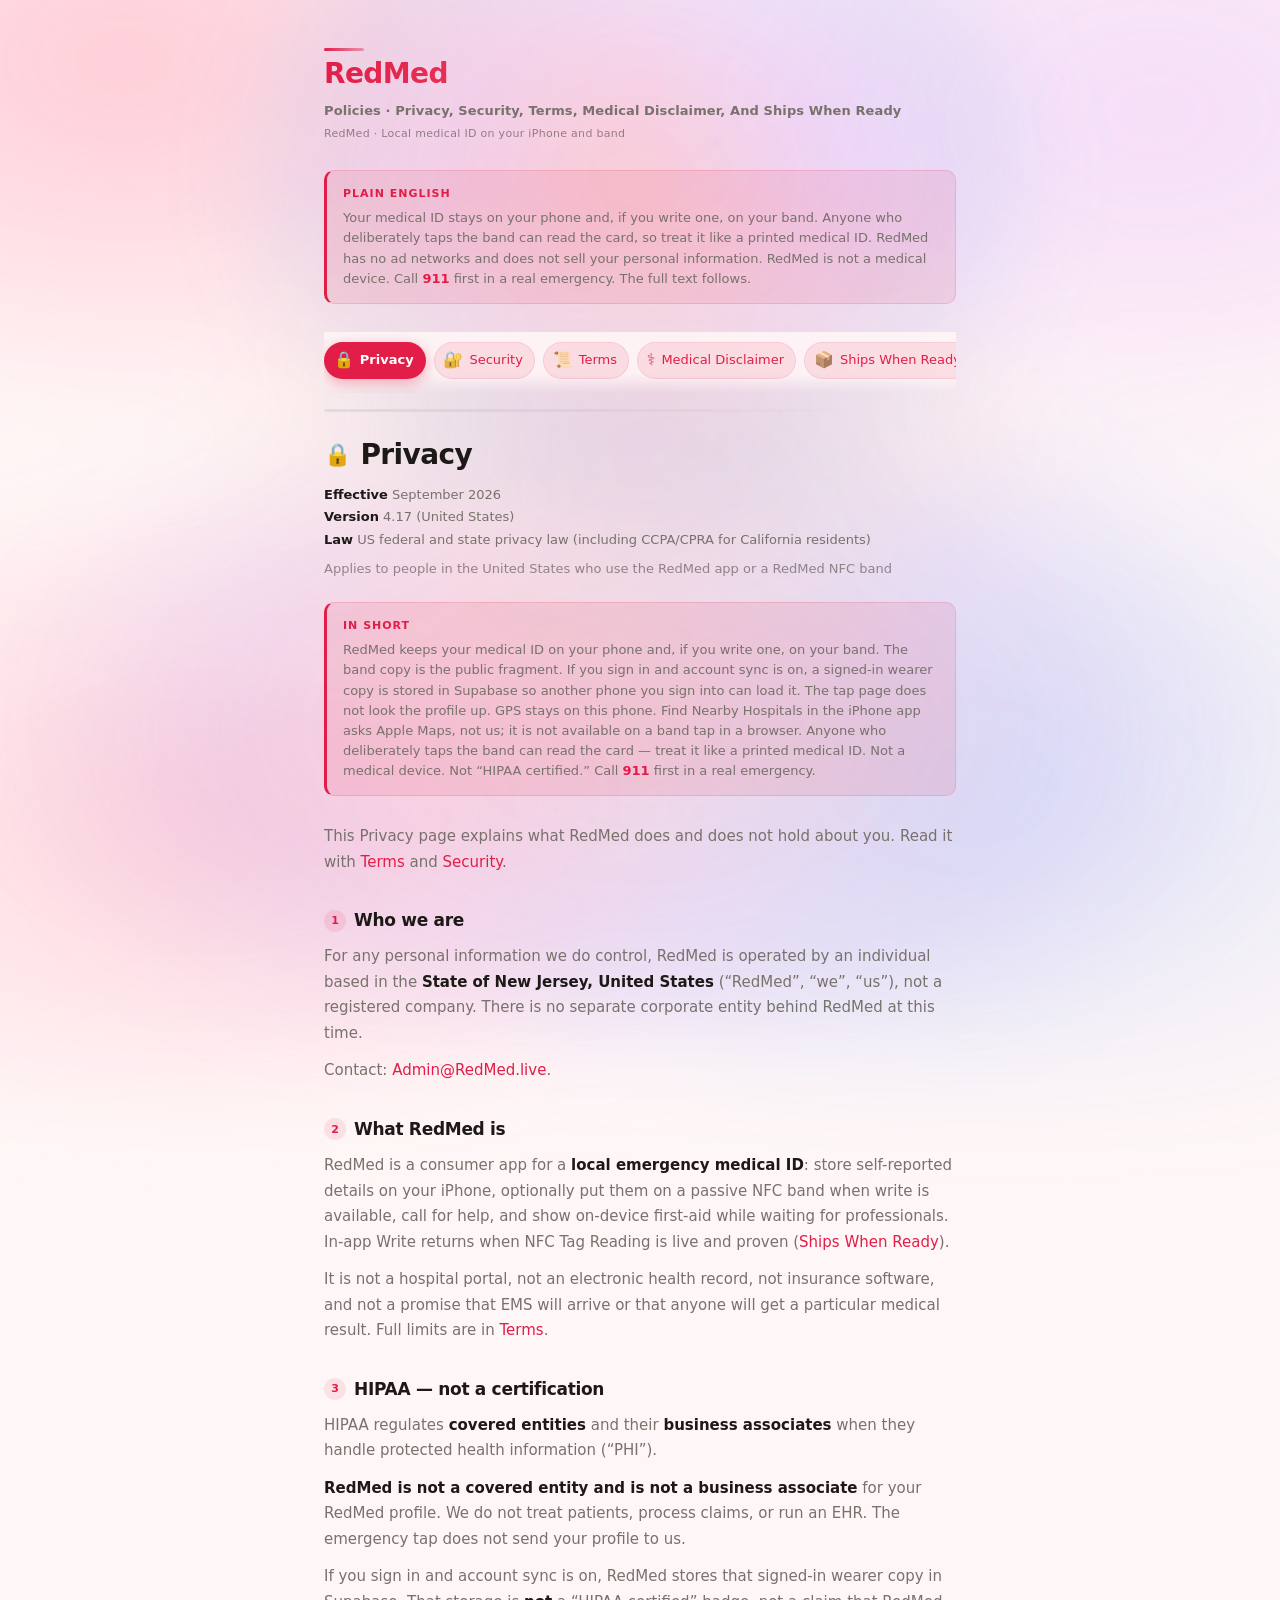
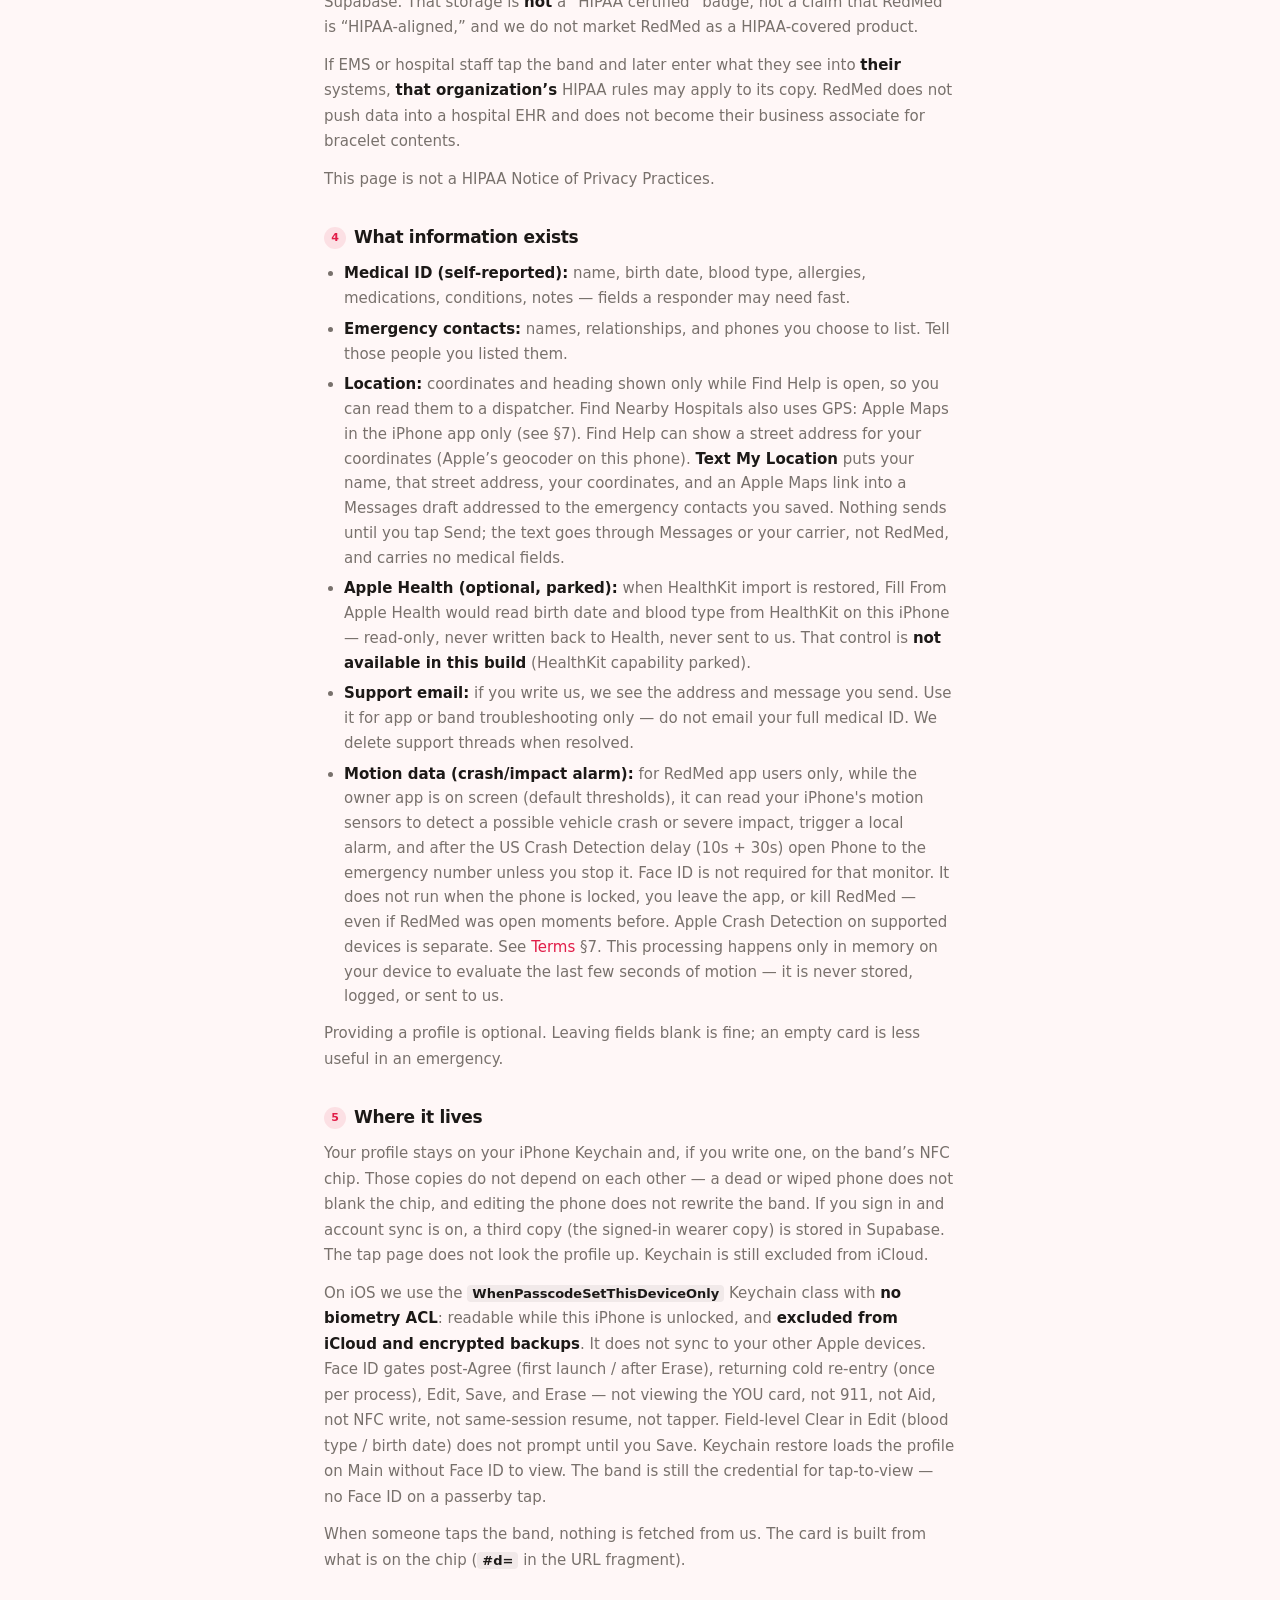
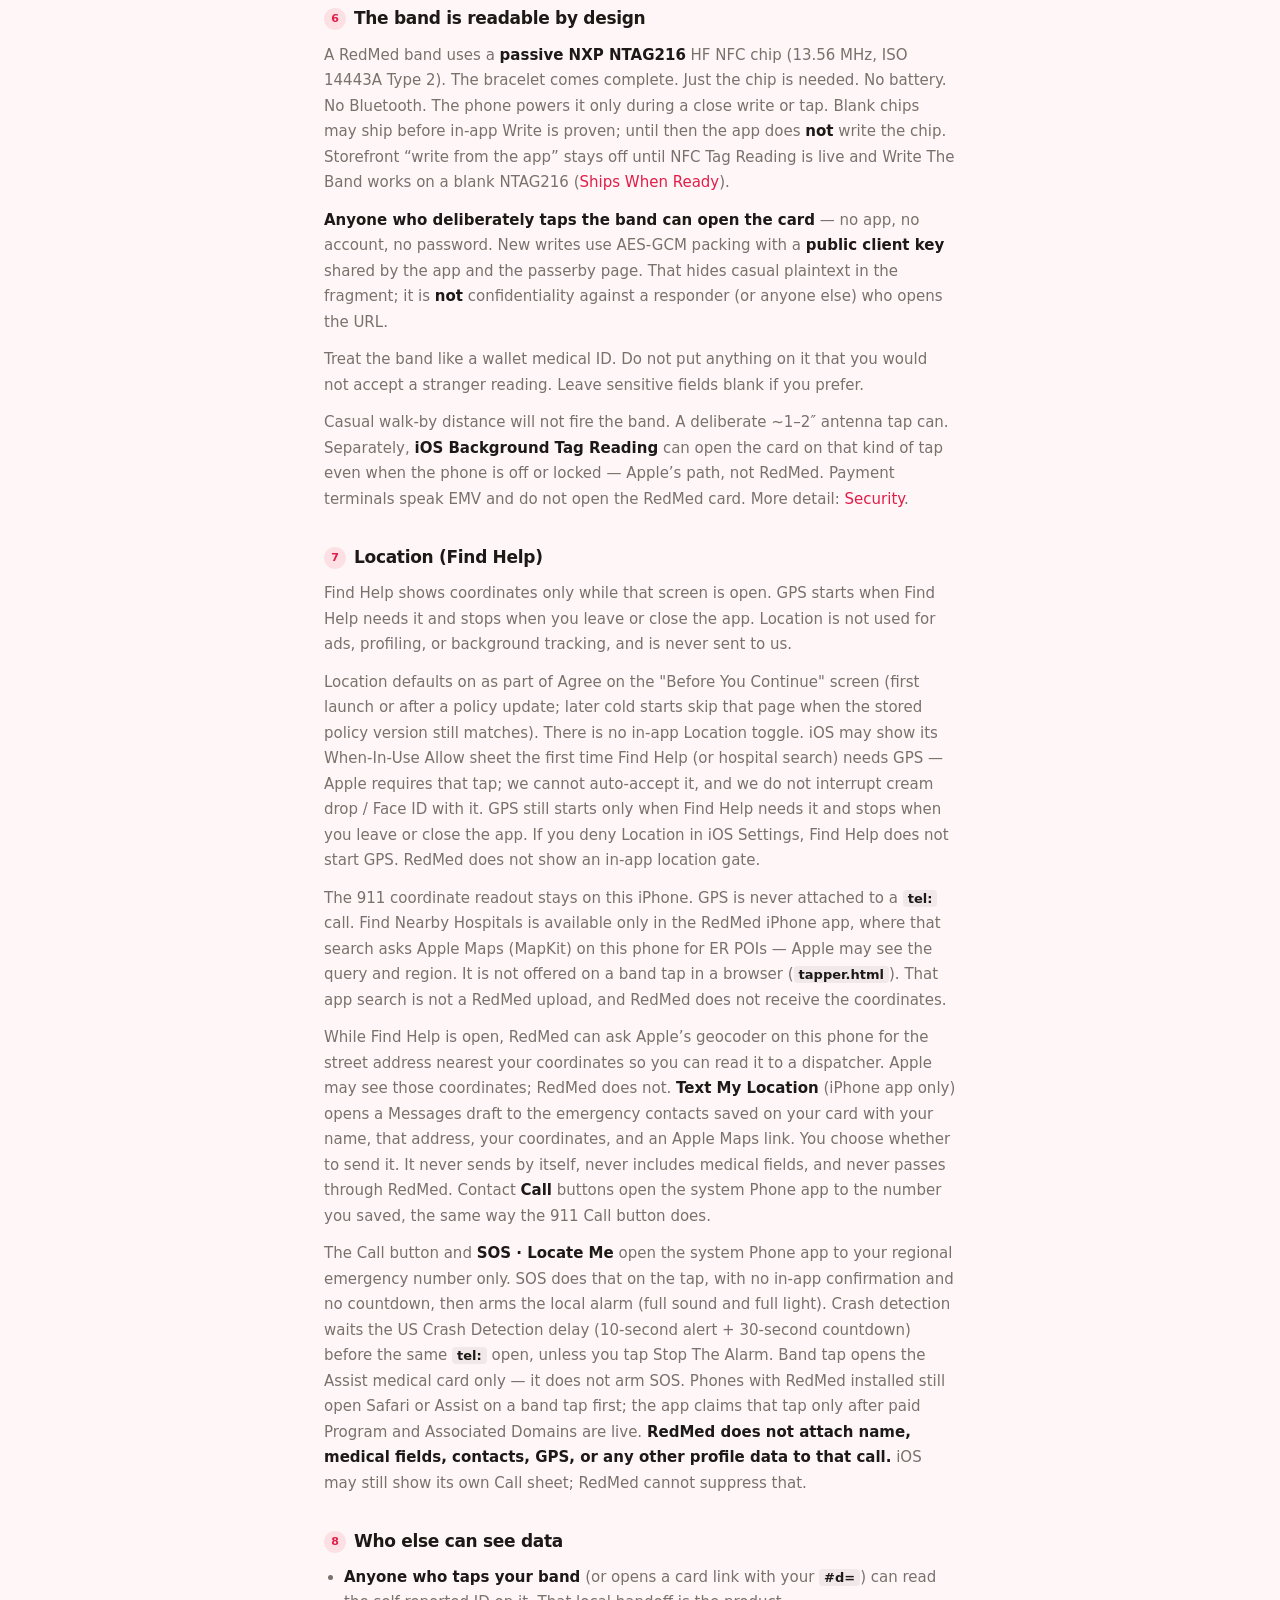
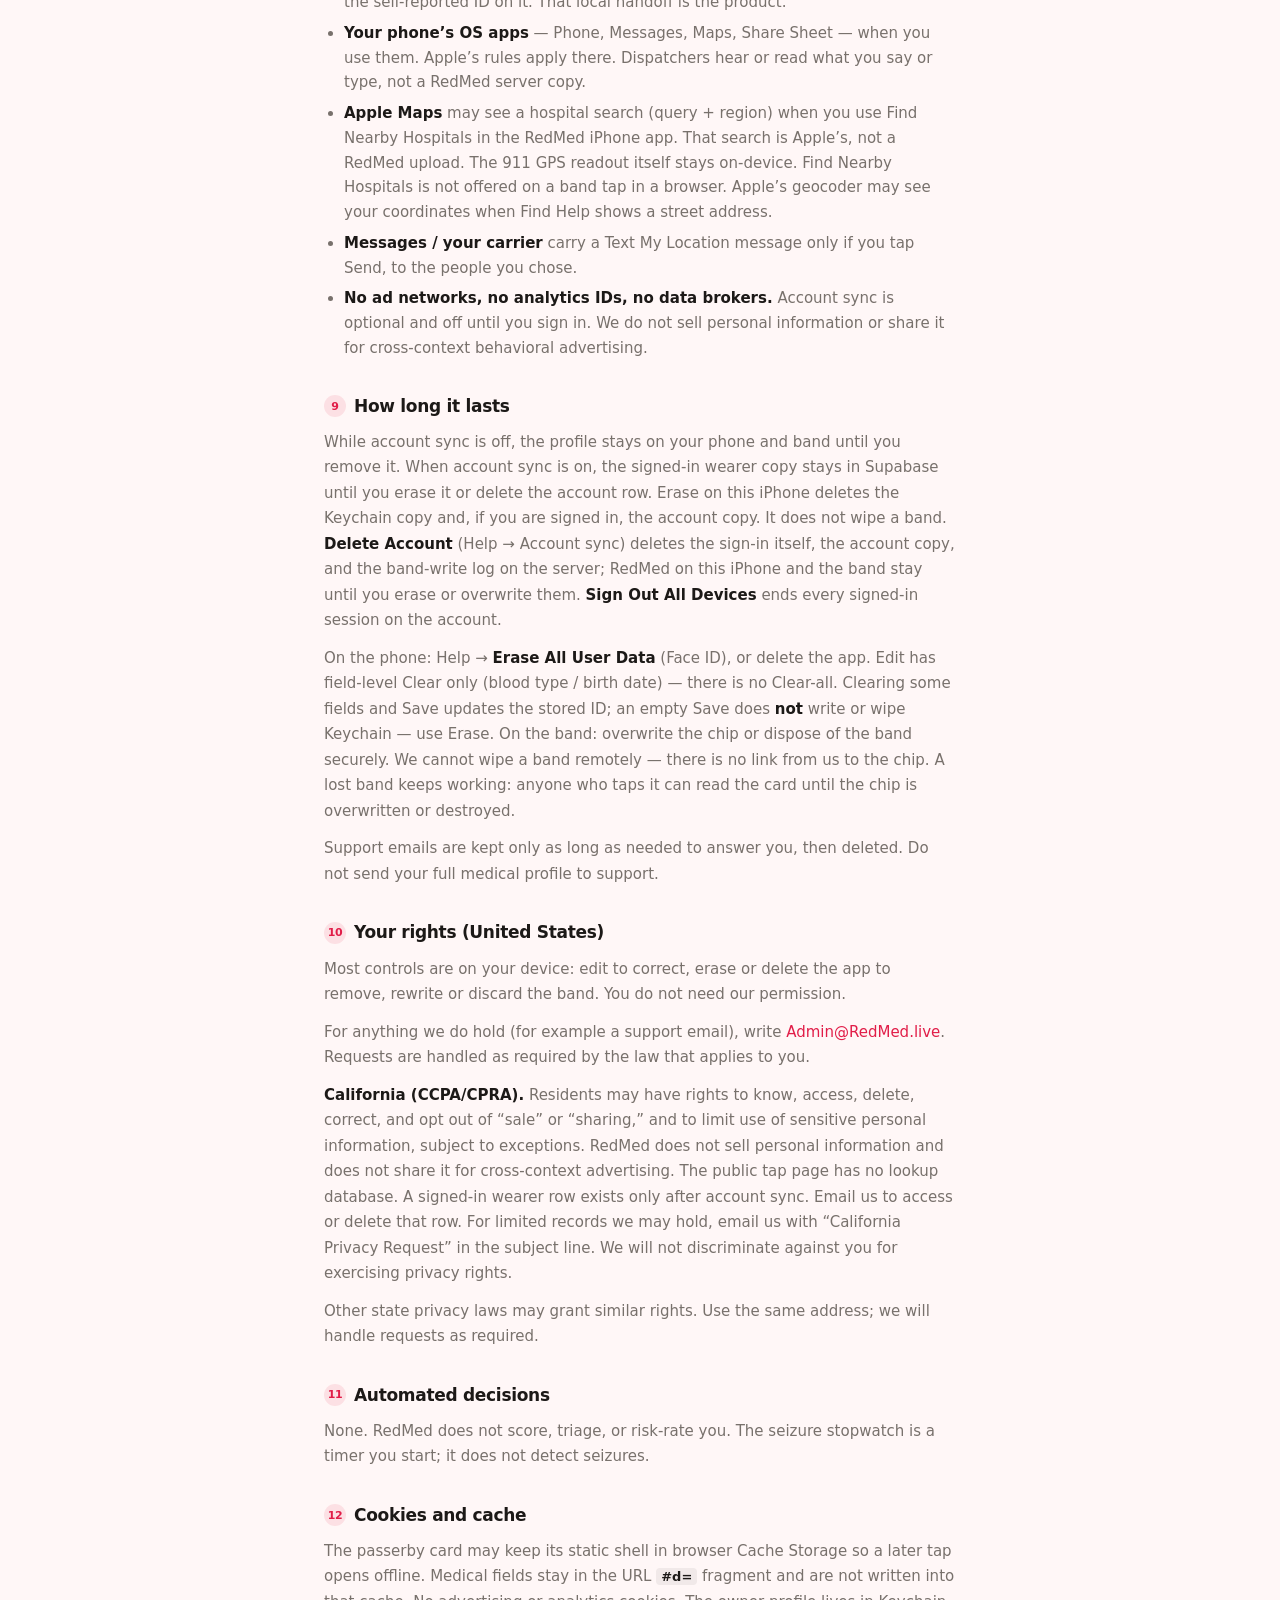
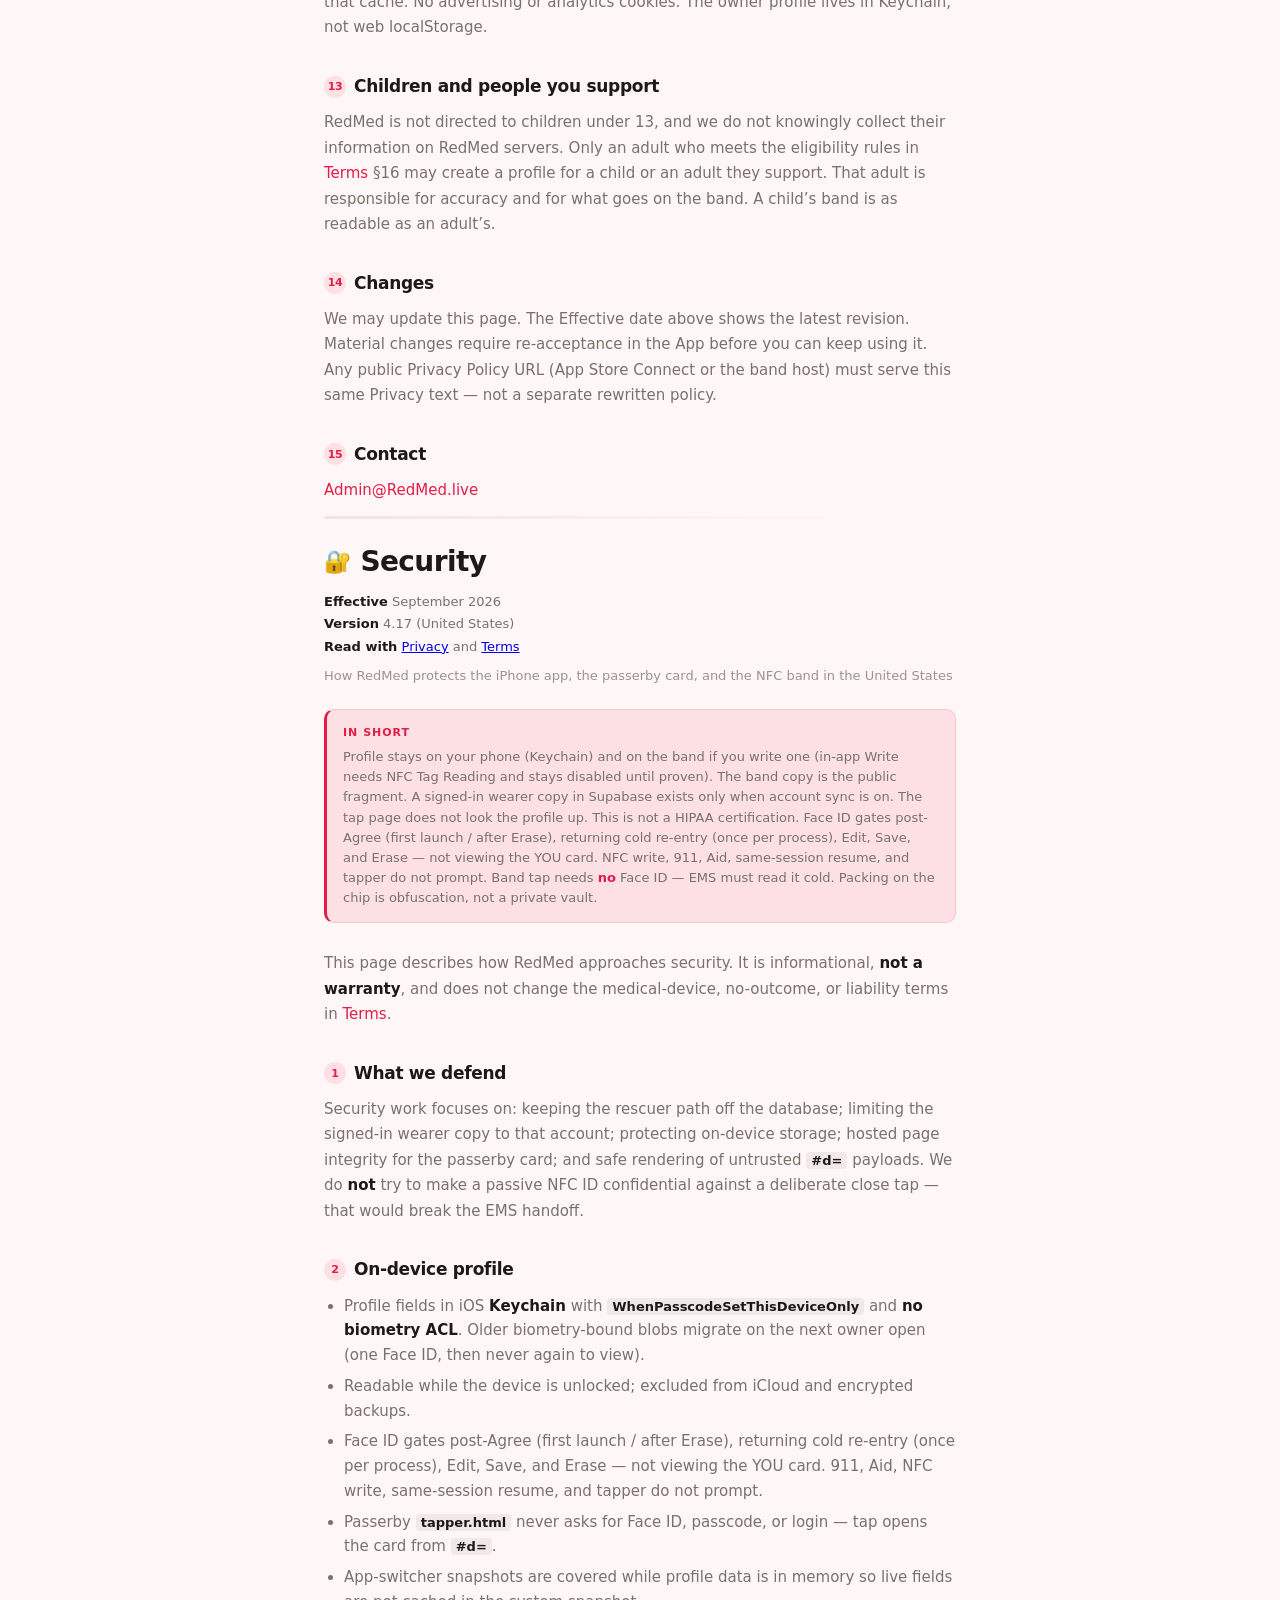
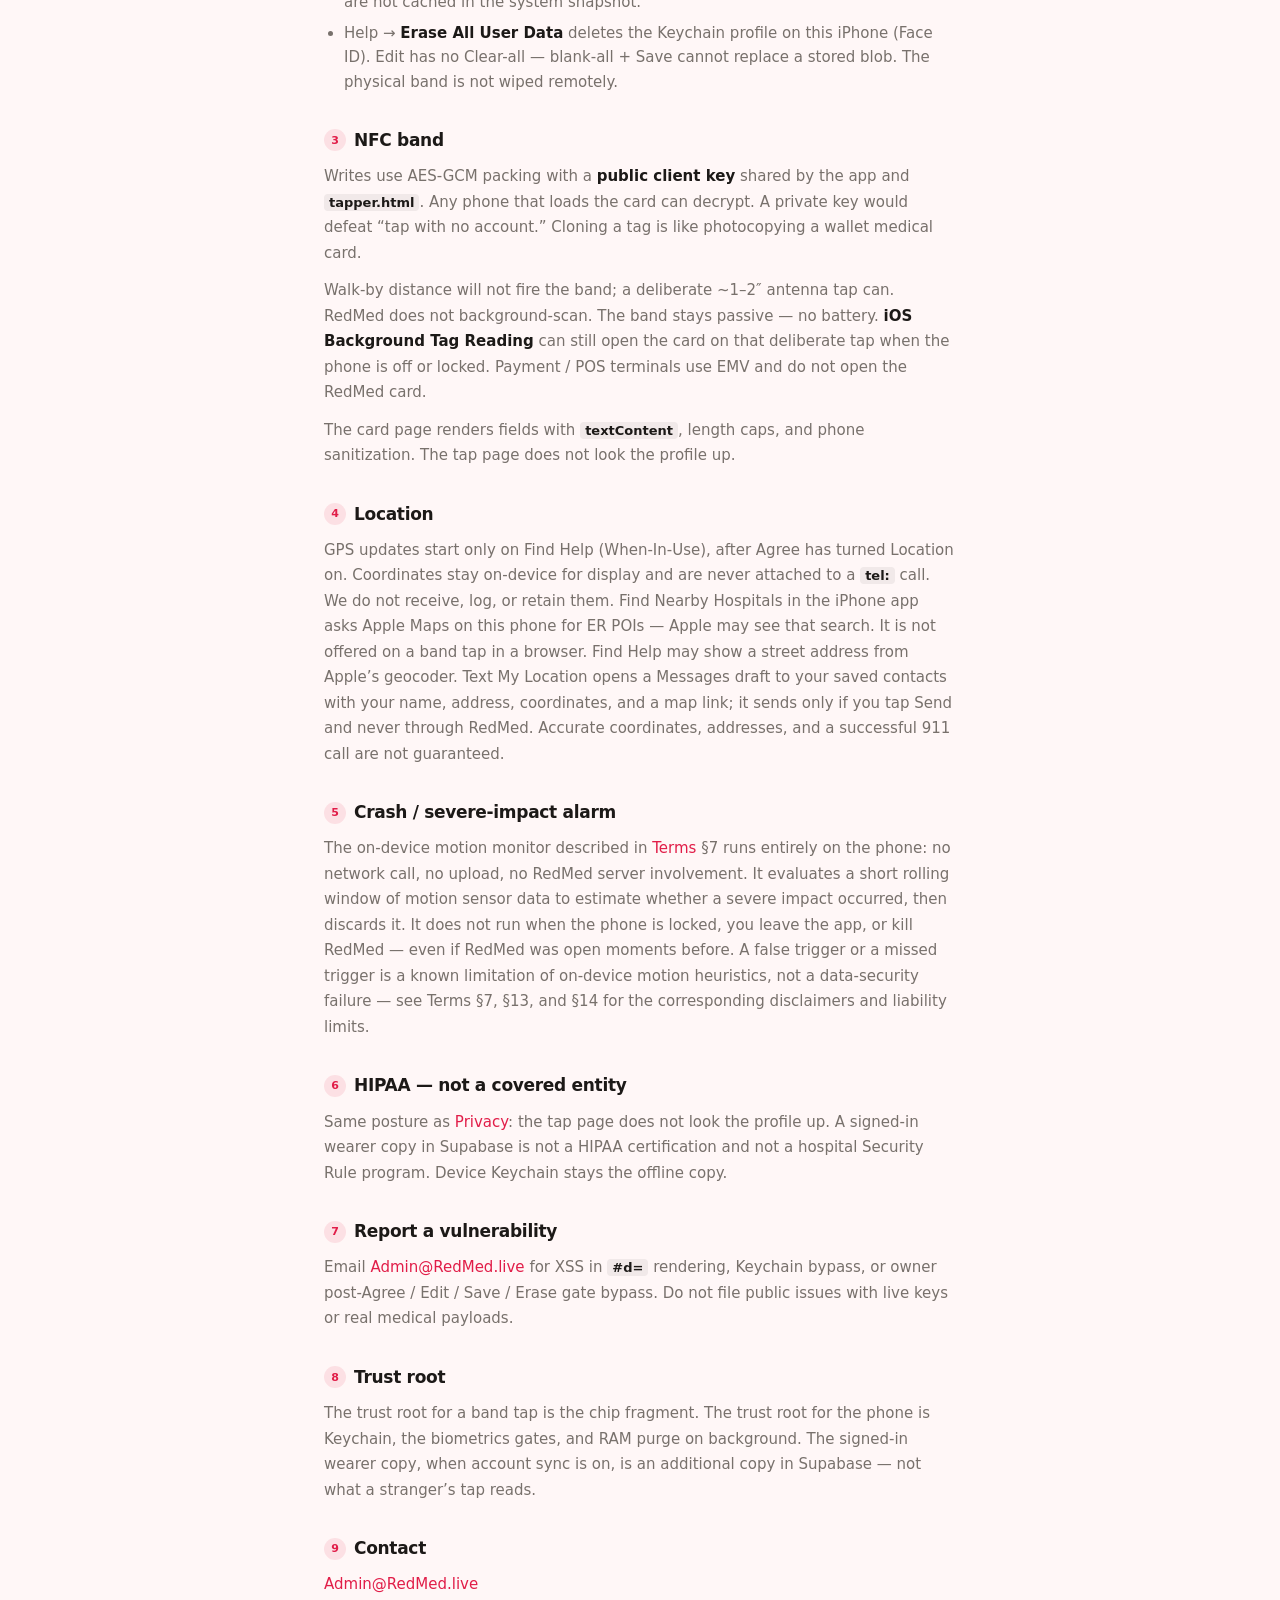
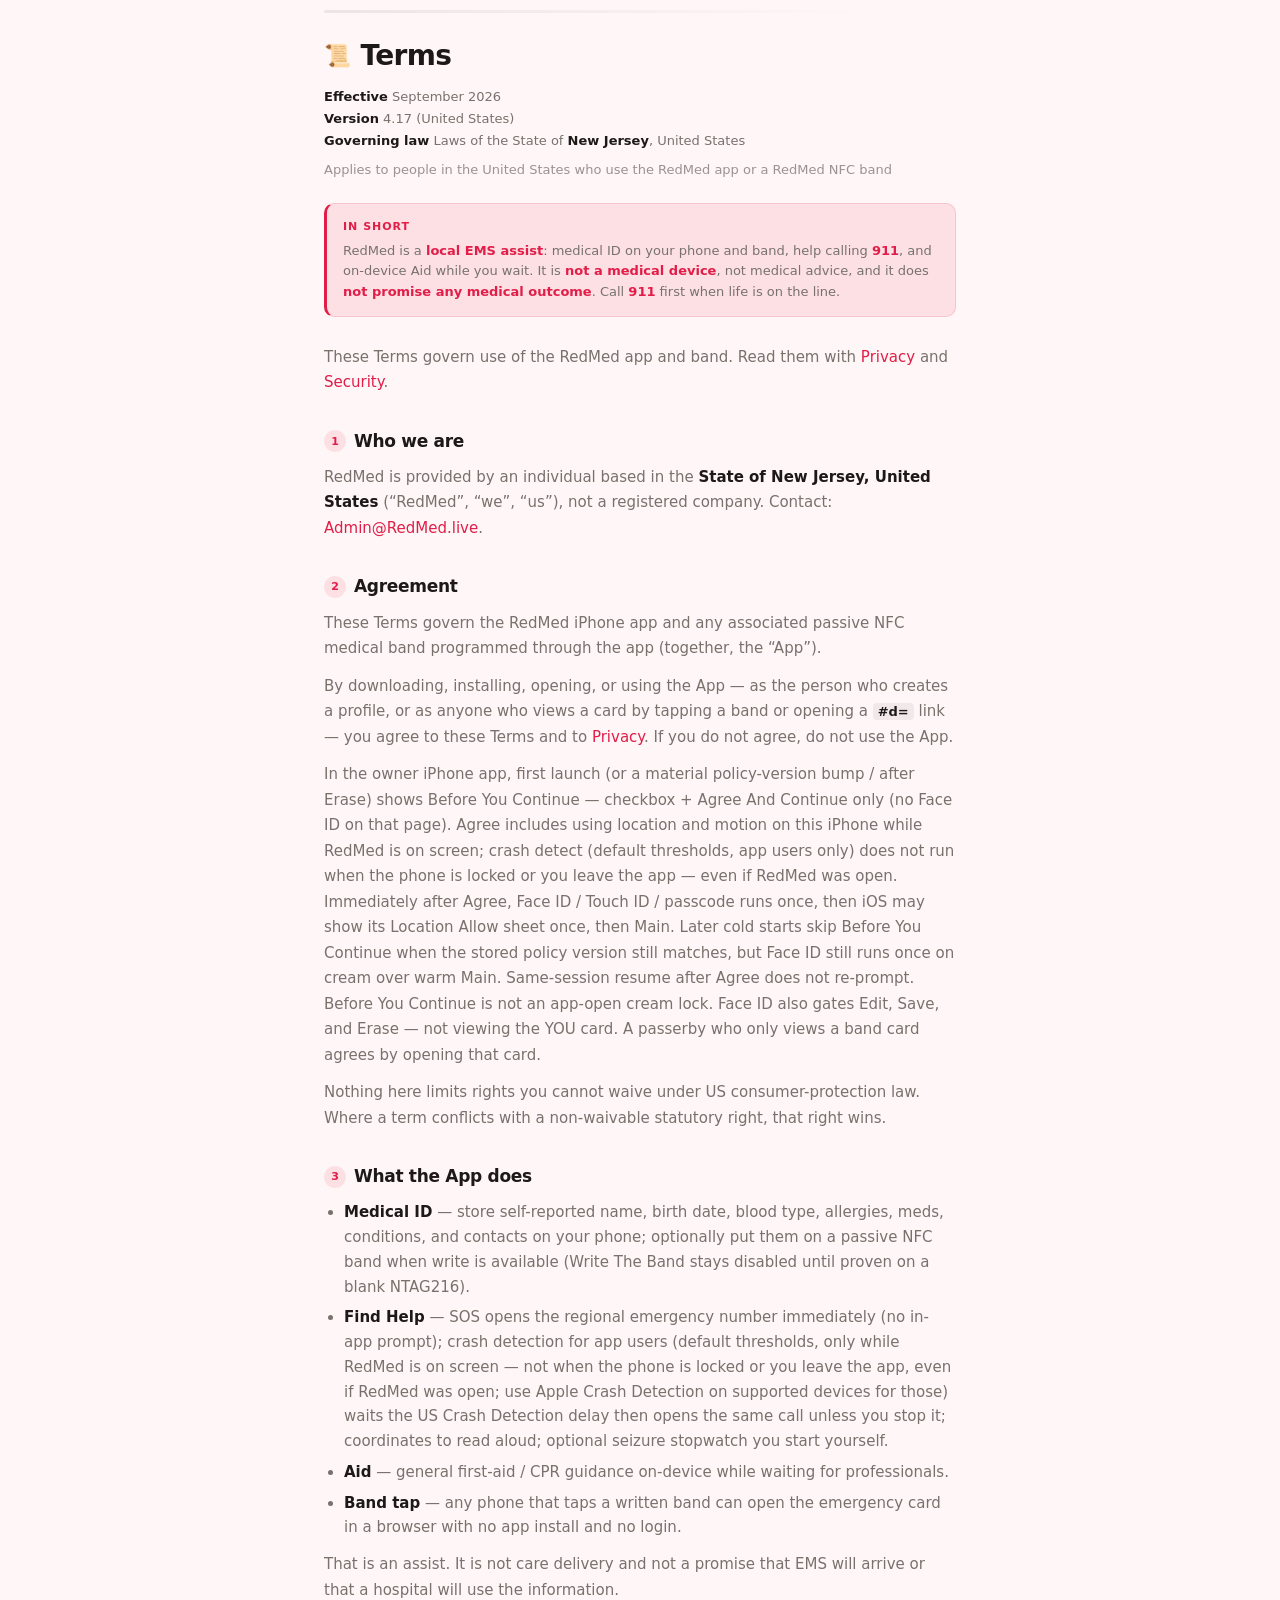
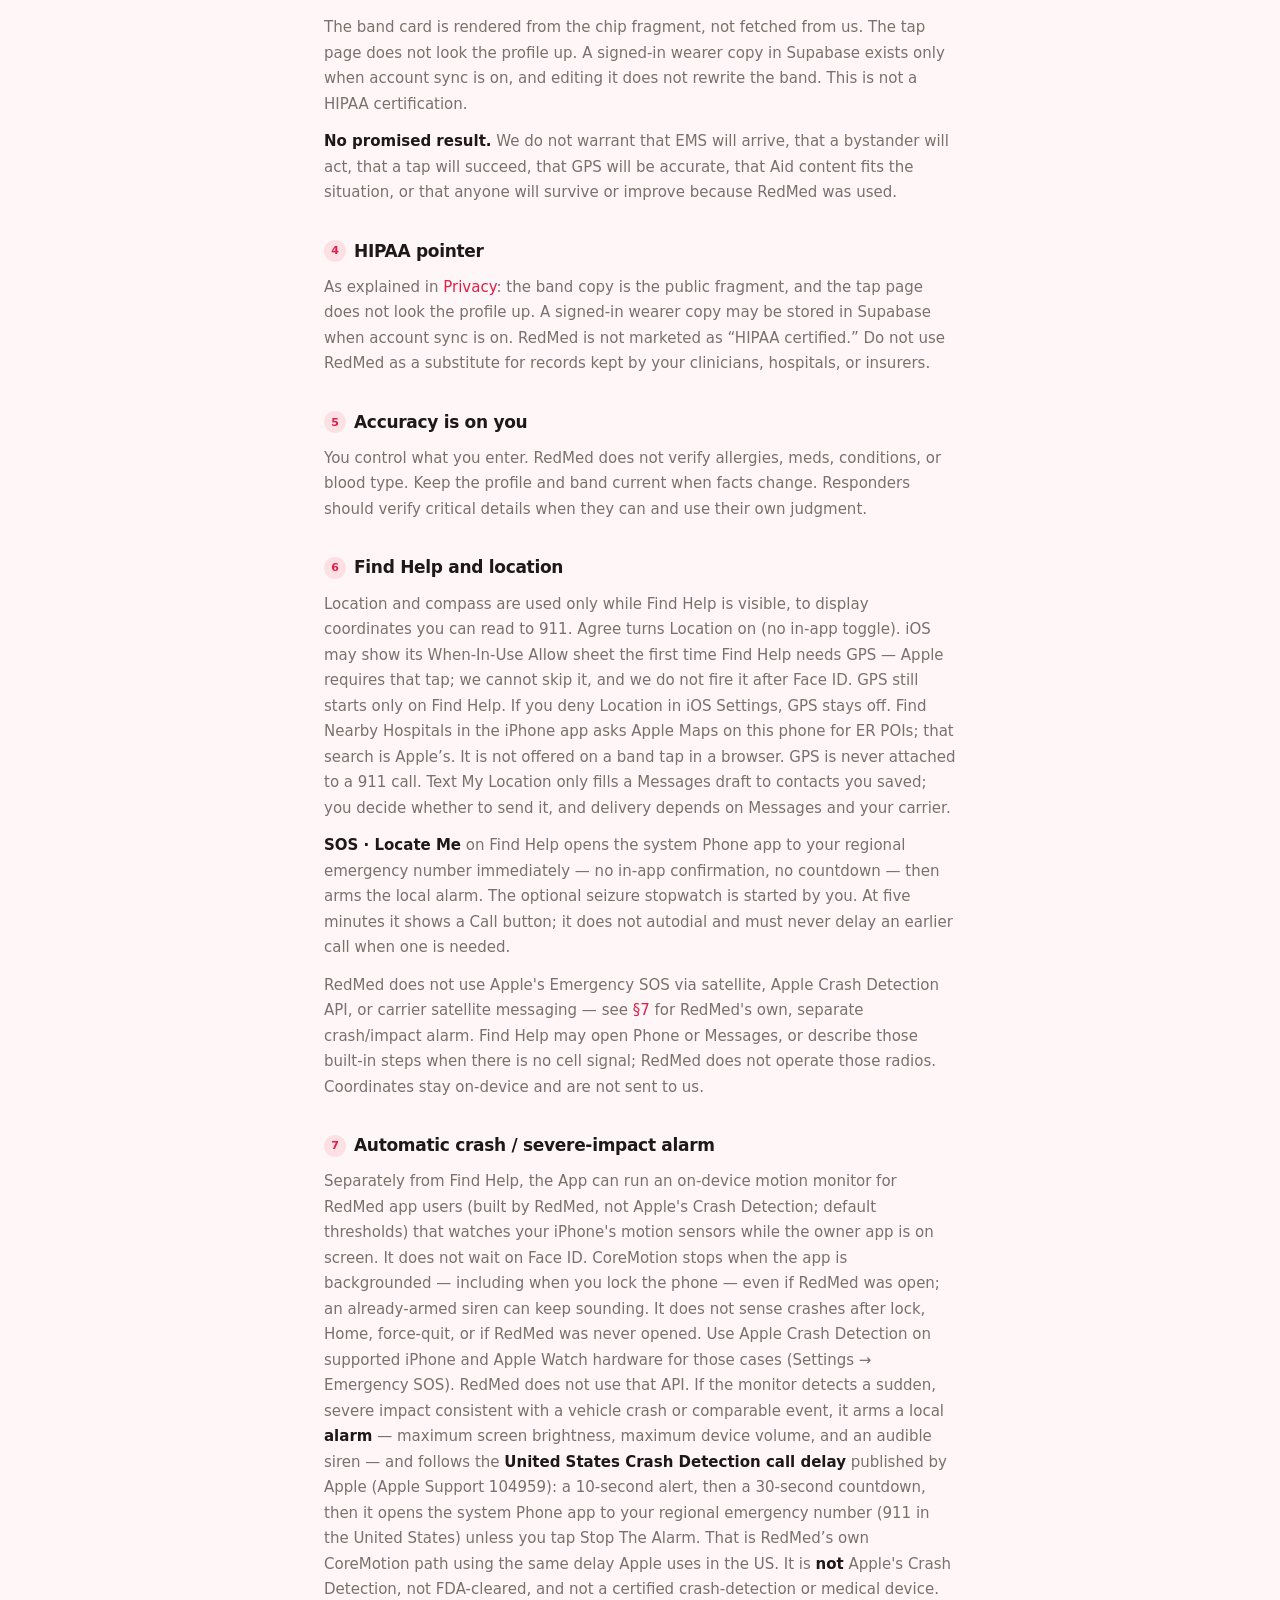
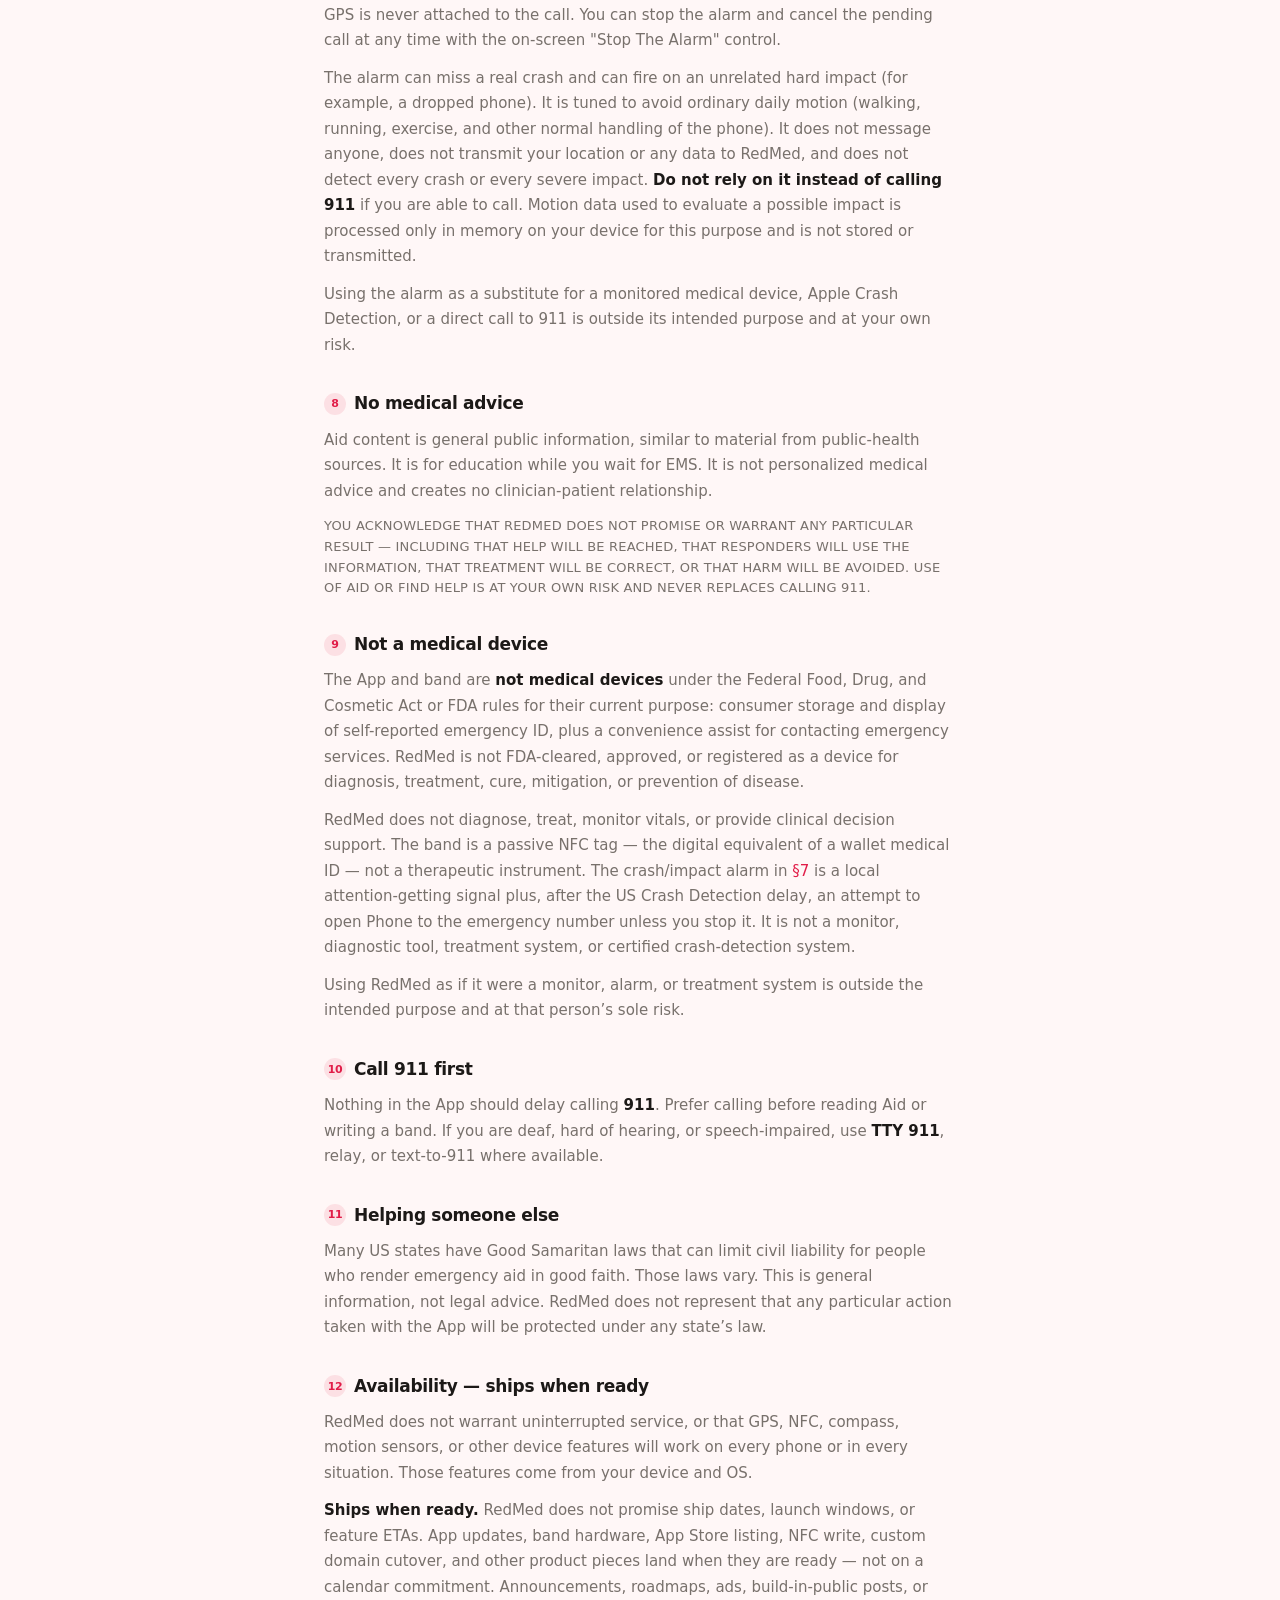
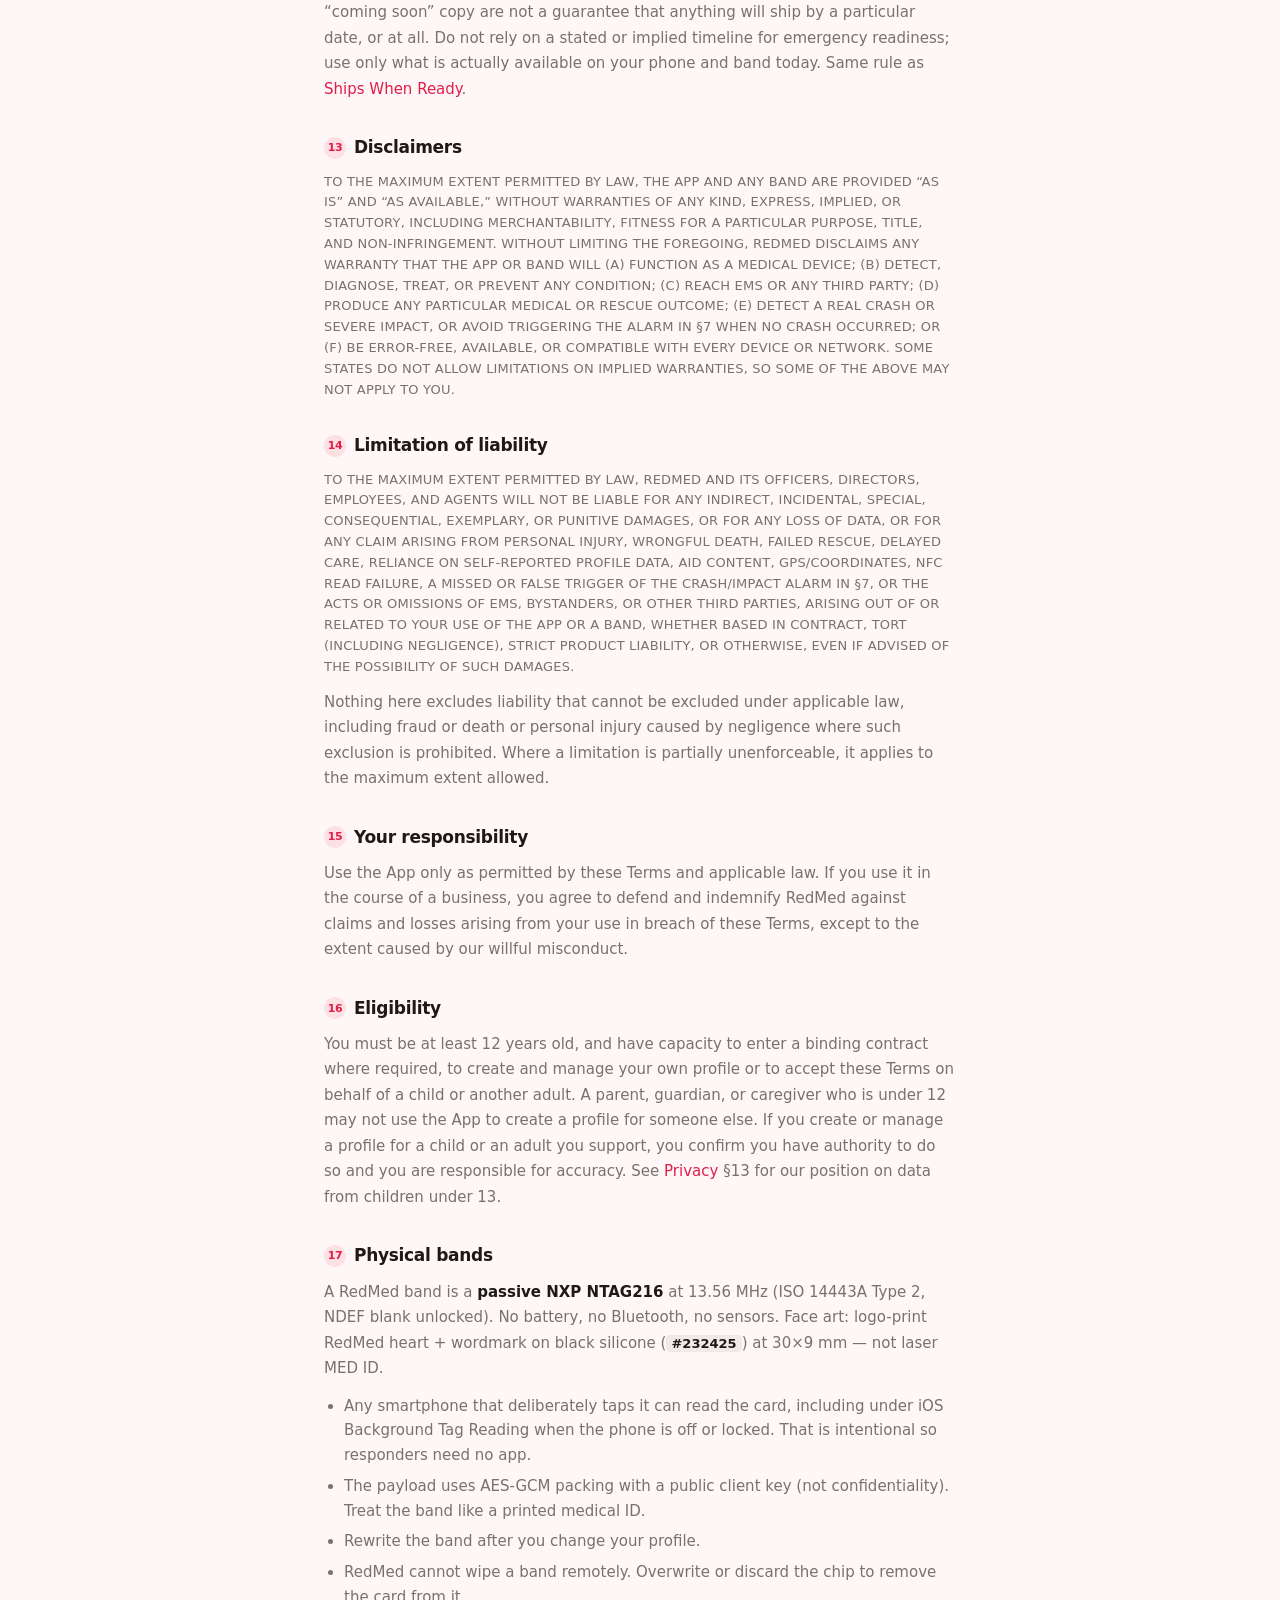
==== commit e45686a3: "Sync passerby shell from Roooted1776/frisky" ====
--- a/Document/index.html
+++ b/Document/index.html
@@ -1,851 +1,586 @@
-<!DOCTYPE html>
-<html lang="en">
+<!doctype html>
+<html lang="en-US">
 <head>
-  <meta charset="UTF-8">
-  <meta name="viewport" content="width=device-width, initial-scale=1.0">
-  <title>RedMed · Privacy, Safety & Simple Terms</title>
-  <meta name="description" content="RedMed Policies: Simple, honest information about your privacy, how your emergency wristband works, and basic terms.">
-  <link rel="preconnect" href="https://fonts.googleapis.com">
-  <link rel="preconnect" href="https://fonts.gstatic.com" crossorigin>
-  <link href="https://fonts.googleapis.com/css2?family=Plus+Jakarta+Sans:wght@400;500;600;700;800&display=swap" rel="stylesheet">
-  
-  <style>
-    :root {
-      --bg-canvas: #0f1015;
-      --bg-surface: #171821;
-      --bg-surface-elevated: #1f212e;
-      --bg-pill: rgba(255, 255, 255, 0.07);
-      --bg-dock: rgba(23, 24, 33, 0.9);
-
-      --border-subtle: rgba(255, 255, 255, 0.08);
-      --border-card: rgba(255, 255, 255, 0.12);
-      
-      --accent-coral: #ff4766;
-      --accent-soft: rgba(255, 71, 102, 0.12);
-      --accent-glow: rgba(255, 71, 102, 0.22);
-
-      --text-main: #f4f5f8;
-      --text-secondary: #9ea3ba;
-      --text-tertiary: #6b7086;
-
-      --radius-sm: 14px;
-      --radius-md: 22px;
-      --radius-lg: 30px;
-      --radius-pill: 9999px;
-
-      --font-body: 'Plus Jakarta Sans', -apple-system, BlinkMacSystemFont, 'Segoe UI', Roboto, sans-serif;
+<meta charset="UTF-8">
+<meta name="viewport" content="width=device-width, initial-scale=1, maximum-scale=1, user-scalable=no, viewport-fit=cover">
+<meta name="theme-color" content="#fff7f7">
+<meta name="color-scheme" content="light">
+<meta name="referrer" content="no-referrer">
+<title>RedMed — Policies</title>
+<style>html,body{background:#fff7f7!important;margin:0}</style>
+<link rel="stylesheet" href="legal-doc.css">
+</head>
+<body class="legal-doc">
+<a class="skip-link" href="#privacy">Skip To Content</a>
+<div class="legal-sheet" id="top">
+  <header class="legal-letterhead">
+    <p class="legal-firm">RedMed</p>
+    <p class="legal-tagline">Policies · Privacy, Security, Terms, Medical Disclaimer, And Ships When Ready</p>
+    <p class="legal-entity">RedMed · Local medical ID on your iPhone and band</p>
+  </header>
+
+  <aside class="legal-notice legal-notice-plain">
+    <strong>Plain English</strong>
+    Your medical ID stays on your phone and, if you write one, on your band. Anyone who deliberately taps the band can read the card, so treat it like a printed medical ID. RedMed has no ad networks and does not sell your personal information. RedMed is not a medical device. Call <strong>911</strong> first in a real emergency. The full text follows.
+  </aside>
+
+  <aside class="legal-notice legal-notice-owner app-only">
+    <strong>RedMed app</strong>
+    Edit your profile, Aid, Find Help, and the NFC tab live in the RedMed iPhone app. In-app Write The Band needs NFC Tag Reading on the App ID; until it is proven on a blank NTAG216, Write The Band stays disabled.
+    <a href="redmed://main">Open RedMed</a>
+  </aside>
+
+  <nav class="legal-nav legal-nav-sticky" aria-label="Policies sections">
+    <a href="#privacy" id="tab-privacy" aria-current="page"><span class="legal-nav-ico" aria-hidden="true">🔒</span>Privacy</a>
+    <a href="#security" id="tab-security"><span class="legal-nav-ico" aria-hidden="true">🔐</span>Security</a>
+    <a href="#terms" id="tab-terms"><span class="legal-nav-ico" aria-hidden="true">📜</span>Terms</a>
+    <a href="#medical-disclaimer" id="tab-medical-disclaimer"><span class="legal-nav-ico" aria-hidden="true">⚕️</span>Medical Disclaimer</a>
+    <a href="#ships-when-ready" id="tab-ships-when-ready"><span class="legal-nav-ico" aria-hidden="true">📦</span>Ships When Ready</a>
+  </nav>
+
+  <section id="privacy" class="legal-policy">
+    <hr class="legal-rule-thin" aria-hidden="true">
+    <h1 class="legal-doc-title"><span class="legal-title-ico" aria-hidden="true">🔒</span>Privacy</h1>
+    <p class="legal-meta">
+      <strong>Effective</strong> September 2026<br>
+      <strong>Version</strong> 4.17 (United States)<br>
+      <strong>Law</strong> US federal and state privacy law (including CCPA/CPRA for California residents)
+    </p>
+    <p class="legal-parties">Applies to people in the United States who use the RedMed app or a RedMed NFC band</p>
+    <div class="legal-notice">
+      <strong>In short</strong>
+      RedMed keeps your medical ID on your phone and, if you write one, on your band. The band copy is the public fragment. If you sign in and account sync is on, a signed-in wearer copy is stored in Supabase so another phone you sign into can load it. The tap page does not look the profile up. GPS stays on this phone. Find Nearby Hospitals in the iPhone app asks Apple Maps, not us; it is not available on a band tap in a browser. Anyone who deliberately taps the band can read the card — treat it like a printed medical ID. Not a medical device. Not “HIPAA certified.” Call <strong>911</strong> first in a real emergency.
+    </div>
+    <article class="legal-body">
+      <p>This Privacy page explains what RedMed does and does not hold about you. Read it with <a href="#terms">Terms</a> and <a href="#security">Security</a>.</p>
+
+    <h2><span class="sec-num">1</span> Who we are</h2>
+    <p>For any personal information we do control, RedMed is operated by an individual based in the <strong>State of New Jersey, United States</strong> (“RedMed”, “we”, “us”), not a registered company. There is no separate corporate entity behind RedMed at this time.</p>
+    <p>Contact: <a href="mailto:Admin@RedMed.live">Admin@RedMed.live</a>.</p>
+
+    <h2><span class="sec-num">2</span> What RedMed is</h2>
+    <p>RedMed is a consumer app for a <strong>local emergency medical ID</strong>: store self-reported details on your iPhone, optionally put them on a passive NFC band when write is available, call for help, and show on-device first-aid while waiting for professionals. In-app Write returns when NFC Tag Reading is live and proven (<a href="#ships-when-ready">Ships When Ready</a>).</p>
+    <p>It is not a hospital portal, not an electronic health record, not insurance software, and not a promise that EMS will arrive or that anyone will get a particular medical result. Full limits are in <a href="#terms">Terms</a>.</p>
+
+    <h2><span class="sec-num">3</span> HIPAA — not a certification</h2>
+    <p>HIPAA regulates <strong>covered entities</strong> and their <strong>business associates</strong> when they handle protected health information (“PHI”).</p>
+    <p><strong>RedMed is not a covered entity and is not a business associate</strong> for your RedMed profile. We do not treat patients, process claims, or run an EHR. The emergency tap does not send your profile to us.</p>
+    <p>If you sign in and account sync is on, RedMed stores that signed-in wearer copy in Supabase. That storage is <strong>not</strong> a “HIPAA certified” badge, not a claim that RedMed is “HIPAA-aligned,” and we do not market RedMed as a HIPAA-covered product.</p>
+    <p>If EMS or hospital staff tap the band and later enter what they see into <strong>their</strong> systems, <strong>that organization’s</strong> HIPAA rules may apply to its copy. RedMed does not push data into a hospital EHR and does not become their business associate for bracelet contents.</p>
+    <p>This page is not a HIPAA Notice of Privacy Practices.</p>
+
+    <h2><span class="sec-num">4</span> What information exists</h2>
+    <ul>
+      <li><strong>Medical ID (self-reported):</strong> name, birth date, blood type, allergies, medications, conditions, notes — fields a responder may need fast.</li>
+      <li><strong>Emergency contacts:</strong> names, relationships, and phones you choose to list. Tell those people you listed them.</li>
+      <li><strong>Location:</strong> coordinates and heading shown only while Find Help is open, so you can read them to a dispatcher. Find Nearby Hospitals also uses GPS: Apple Maps in the iPhone app only (see §7). Find Help can show a street address for your coordinates (Apple’s geocoder on this phone). <strong>Text My Location</strong> puts your name, that street address, your coordinates, and an Apple Maps link into a Messages draft addressed to the emergency contacts you saved. Nothing sends until you tap Send; the text goes through Messages or your carrier, not RedMed, and carries no medical fields.</li>
+      <li><strong>Apple Health (optional, parked):</strong> when HealthKit import is restored, Fill From Apple Health would read birth date and blood type from HealthKit on this iPhone — read-only, never written back to Health, never sent to us. That control is <strong>not available in this build</strong> (HealthKit capability parked).</li>
+      <li><strong>Support email:</strong> if you write us, we see the address and message you send. Use it for app or band troubleshooting only — do not email your full medical ID. We delete support threads when resolved.</li>
+      <li><strong>Motion data (crash/impact alarm):</strong> for RedMed app users only, while the owner app is on screen (default thresholds), it can read your iPhone's motion sensors to detect a possible vehicle crash or severe impact, trigger a local alarm, and after the US Crash Detection delay (10s + 30s) open Phone to the emergency number unless you stop it. Face ID is not required for that monitor. It does not run when the phone is locked, you leave the app, or kill RedMed — even if RedMed was open moments before. Apple Crash Detection on supported devices is separate. See <a href="#terms">Terms</a> §7. This processing happens only in memory on your device to evaluate the last few seconds of motion — it is never stored, logged, or sent to us.</li>
+    </ul>
+    <p>Providing a profile is optional. Leaving fields blank is fine; an empty card is less useful in an emergency.</p>
+
+    <h2><span class="sec-num">5</span> Where it lives</h2>
+    <p>Your profile stays on your iPhone Keychain and, if you write one, on the band’s NFC chip. Those copies do not depend on each other — a dead or wiped phone does not blank the chip, and editing the phone does not rewrite the band. If you sign in and account sync is on, a third copy (the signed-in wearer copy) is stored in Supabase. The tap page does not look the profile up. Keychain is still excluded from iCloud.</p>
+    <p>On iOS we use the <code>WhenPasscodeSetThisDeviceOnly</code> Keychain class with <strong>no biometry ACL</strong>: readable while this iPhone is unlocked, and <strong>excluded from iCloud and encrypted backups</strong>. It does not sync to your other Apple devices. Face ID gates post-Agree (first launch / after Erase), returning cold re-entry (once per process), Edit, Save, and Erase — not viewing the YOU card, not 911, not Aid, not NFC write, not same-session resume, not tapper. Field-level Clear in Edit (blood type / birth date) does not prompt until you Save. Keychain restore loads the profile on Main without Face ID to view. The band is still the credential for tap-to-view — no Face ID on a passerby tap.</p>
+    <p>When someone taps the band, nothing is fetched from us. The card is built from what is on the chip (<code>#d=</code> in the URL fragment).</p>
+
+    <h2><span class="sec-num">6</span> The band is readable by design</h2>
+    <p>A RedMed band uses a <strong>passive NXP NTAG216</strong> HF NFC chip (13.56 MHz, ISO 14443A Type 2). The bracelet comes complete. Just the chip is needed. No battery. No Bluetooth. The phone powers it only during a close write or tap. Blank chips may ship before in-app Write is proven; until then the app does <strong>not</strong> write the chip. Storefront “write from the app” stays off until NFC Tag Reading is live and Write The Band works on a blank NTAG216 (<a href="#ships-when-ready">Ships When Ready</a>).</p>
+    <p><strong>Anyone who deliberately taps the band can open the card</strong> — no app, no account, no password. New writes use AES-GCM packing with a <strong>public client key</strong> shared by the app and the passerby page. That hides casual plaintext in the fragment; it is <strong>not</strong> confidentiality against a responder (or anyone else) who opens the URL.</p>
+    <p>Treat the band like a wallet medical ID. Do not put anything on it that you would not accept a stranger reading. Leave sensitive fields blank if you prefer.</p>
+    <p>Casual walk-by distance will not fire the band. A deliberate ~1–2″ antenna tap can. Separately, <strong>iOS Background Tag Reading</strong> can open the card on that kind of tap even when the phone is off or locked — Apple’s path, not RedMed. Payment terminals speak EMV and do not open the RedMed card. More detail: <a href="#security">Security</a>.</p>
+
+    <h2><span class="sec-num">7</span> Location (Find Help)</h2>
+    <p>Find Help shows coordinates only while that screen is open. GPS starts when Find Help needs it and stops when you leave or close the app. Location is not used for ads, profiling, or background tracking, and is never sent to us.</p>
+    <p>Location defaults on as part of Agree on the "Before You Continue" screen (first launch or after a policy update; later cold starts skip that page when the stored policy version still matches). There is no in-app Location toggle. iOS may show its When-In-Use Allow sheet the first time Find Help (or hospital search) needs GPS — Apple requires that tap; we cannot auto-accept it, and we do not interrupt cream drop / Face ID with it. GPS still starts only when Find Help needs it and stops when you leave or close the app. If you deny Location in iOS Settings, Find Help does not start GPS. RedMed does not show an in-app location gate.</p>
+    <p>The 911 coordinate readout stays on this iPhone. GPS is never attached to a <code>tel:</code> call. Find Nearby Hospitals is available only in the RedMed iPhone app, where that search asks Apple Maps (MapKit) on this phone for ER POIs — Apple may see the query and region. It is not offered on a band tap in a browser (<code>tapper.html</code>). That app search is not a RedMed upload, and RedMed does not receive the coordinates.</p>
+    <p>While Find Help is open, RedMed can ask Apple’s geocoder on this phone for the street address nearest your coordinates so you can read it to a dispatcher. Apple may see those coordinates; RedMed does not. <strong>Text My Location</strong> (iPhone app only) opens a Messages draft to the emergency contacts saved on your card with your name, that address, your coordinates, and an Apple Maps link. You choose whether to send it. It never sends by itself, never includes medical fields, and never passes through RedMed. Contact <strong>Call</strong> buttons open the system Phone app to the number you saved, the same way the 911 Call button does.</p>
+    <p>The Call button and <strong>SOS · Locate Me</strong> open the system Phone app to your regional emergency number only. SOS does that on the tap, with no in-app confirmation and no countdown, then arms the local alarm (full sound and full light). Crash detection waits the US Crash Detection delay (10-second alert + 30-second countdown) before the same <code>tel:</code> open, unless you tap Stop The Alarm. Band tap opens the Assist medical card only — it does not arm SOS. Phones with RedMed installed still open Safari or Assist on a band tap first; the app claims that tap only after paid Program and Associated Domains are live. <strong>RedMed does not attach name, medical fields, contacts, GPS, or any other profile data to that call.</strong> iOS may still show its own Call sheet; RedMed cannot suppress that.</p>
+
+    <h2><span class="sec-num">8</span> Who else can see data</h2>
+    <ul>
+      <li><strong>Anyone who taps your band</strong> (or opens a card link with your <code>#d=</code>) can read the self-reported ID on it. That local handoff is the product.</li>
+      <li><strong>Your phone’s OS apps</strong> — Phone, Messages, Maps, Share Sheet — when you use them. Apple’s rules apply there. Dispatchers hear or read what you say or type, not a RedMed server copy.</li>
+      <li><strong>Apple Maps</strong> may see a hospital search (query + region) when you use Find Nearby Hospitals in the RedMed iPhone app. That search is Apple’s, not a RedMed upload. The 911 GPS readout itself stays on-device. Find Nearby Hospitals is not offered on a band tap in a browser. Apple’s geocoder may see your coordinates when Find Help shows a street address.</li>
+      <li><strong>Messages / your carrier</strong> carry a Text My Location message only if you tap Send, to the people you chose.</li>
+      <li><strong>No ad networks, no analytics IDs, no data brokers.</strong> Account sync is optional and off until you sign in. We do not sell personal information or share it for cross-context behavioral advertising.</li>
+    </ul>
+
+    <h2><span class="sec-num">9</span> How long it lasts</h2>
+    <p>While account sync is off, the profile stays on your phone and band until you remove it. When account sync is on, the signed-in wearer copy stays in Supabase until you erase it or delete the account row. Erase on this iPhone deletes the Keychain copy and, if you are signed in, the account copy. It does not wipe a band. <strong>Delete Account</strong> (Help → Account sync) deletes the sign-in itself, the account copy, and the band-write log on the server; RedMed on this iPhone and the band stay until you erase or overwrite them. <strong>Sign Out All Devices</strong> ends every signed-in session on the account.</p>
+    <p>On the phone: Help → <strong>Erase All User Data</strong> (Face ID), or delete the app. Edit has field-level Clear only (blood type / birth date) — there is no Clear-all. Clearing some fields and Save updates the stored ID; an empty Save does <strong>not</strong> write or wipe Keychain — use Erase. On the band: overwrite the chip or dispose of the band securely. We cannot wipe a band remotely — there is no link from us to the chip. A lost band keeps working: anyone who taps it can read the card until the chip is overwritten or destroyed.</p>
+    <p>Support emails are kept only as long as needed to answer you, then deleted. Do not send your full medical profile to support.</p>
+
+    <h2><span class="sec-num">10</span> Your rights (United States)</h2>
+    <p>Most controls are on your device: edit to correct, erase or delete the app to remove, rewrite or discard the band. You do not need our permission.</p>
+    <p>For anything we do hold (for example a support email), write <a href="mailto:Admin@RedMed.live">Admin@RedMed.live</a>. Requests are handled as required by the law that applies to you.</p>
+    <p><strong>California (CCPA/CPRA).</strong> Residents may have rights to know, access, delete, correct, and opt out of “sale” or “sharing,” and to limit use of sensitive personal information, subject to exceptions. RedMed does not sell personal information and does not share it for cross-context advertising. The public tap page has no lookup database. A signed-in wearer row exists only after account sync. Email us to access or delete that row. For limited records we may hold, email us with “California Privacy Request” in the subject line. We will not discriminate against you for exercising privacy rights.</p>
+    <p>Other state privacy laws may grant similar rights. Use the same address; we will handle requests as required.</p>
+
+    <h2><span class="sec-num">11</span> Automated decisions</h2>
+    <p>None. RedMed does not score, triage, or risk-rate you. The seizure stopwatch is a timer you start; it does not detect seizures.</p>
+
+    <h2><span class="sec-num">12</span> Cookies and cache</h2>
+    <p>The passerby card may keep its static shell in browser Cache Storage so a later tap opens offline. Medical fields stay in the URL <code>#d=</code> fragment and are not written into that cache. No advertising or analytics cookies. The owner profile lives in Keychain, not web localStorage.</p>
+
+    <h2><span class="sec-num">13</span> Children and people you support</h2>
+    <p>RedMed is not directed to children under 13, and we do not knowingly collect their information on RedMed servers. Only an adult who meets the eligibility rules in <a href="#terms">Terms</a> §16 may create a profile for a child or an adult they support. That adult is responsible for accuracy and for what goes on the band. A child’s band is as readable as an adult’s.</p>
+
+    <h2><span class="sec-num">14</span> Changes</h2>
+    <p>We may update this page. The Effective date above shows the latest revision. Material changes require re-acceptance in the App before you can keep using it. Any public Privacy Policy URL (App Store Connect or the band host) must serve this same Privacy text — not a separate rewritten policy.</p>
+
+    <h2><span class="sec-num">15</span> Contact</h2>
+    <p><a href="mailto:Admin@RedMed.live">Admin@RedMed.live</a></p>
+    </article>
+  </section>
+
+  <section id="security" class="legal-policy">
+    <hr class="legal-rule-thin" aria-hidden="true">
+    <h1 class="legal-doc-title"><span class="legal-title-ico" aria-hidden="true">🔐</span>Security</h1>
+    <p class="legal-meta">
+      <strong>Effective</strong> September 2026<br>
+      <strong>Version</strong> 4.17 (United States)<br>
+      <strong>Read with</strong> <a href="#privacy">Privacy</a> and <a href="#terms">Terms</a>
+    </p>
+    <p class="legal-parties">How RedMed protects the iPhone app, the passerby card, and the NFC band in the United States</p>
+    <div class="legal-notice">
+      <strong>In short</strong>
+      Profile stays on your phone (Keychain) and on the band if you write one (in-app Write needs NFC Tag Reading and stays disabled until proven). The band copy is the public fragment. A signed-in wearer copy in Supabase exists only when account sync is on. The tap page does not look the profile up. This is not a HIPAA certification. Face ID gates post-Agree (first launch / after Erase), returning cold re-entry (once per process), Edit, Save, and Erase — not viewing the YOU card. NFC write, 911, Aid, same-session resume, and tapper do not prompt. Band tap needs <strong>no</strong> Face ID — EMS must read it cold. Packing on the chip is obfuscation, not a private vault.
+    </div>
+    <article class="legal-body">
+      <p>This page describes how RedMed approaches security. It is informational, <strong>not a warranty</strong>, and does not change the medical-device, no-outcome, or liability terms in <a href="#terms">Terms</a>.</p>
+
+    <h2><span class="sec-num">1</span> What we defend</h2>
+    <p>Security work focuses on: keeping the rescuer path off the database; limiting the signed-in wearer copy to that account; protecting on-device storage; hosted page integrity for the passerby card; and safe rendering of untrusted <code>#d=</code> payloads. We do <strong>not</strong> try to make a passive NFC ID confidential against a deliberate close tap — that would break the EMS handoff.</p>
+
+    <h2><span class="sec-num">2</span> On-device profile</h2>
+    <ul>
+      <li>Profile fields in iOS <strong>Keychain</strong> with <code>WhenPasscodeSetThisDeviceOnly</code> and <strong>no biometry ACL</strong>. Older biometry-bound blobs migrate on the next owner open (one Face ID, then never again to view).</li>
+      <li>Readable while the device is unlocked; excluded from iCloud and encrypted backups.</li>
+      <li>Face ID gates post-Agree (first launch / after Erase), returning cold re-entry (once per process), Edit, Save, and Erase — not viewing the YOU card. 911, Aid, NFC write, same-session resume, and tapper do not prompt.</li>
+      <li>Passerby <code>tapper.html</code> never asks for Face ID, passcode, or login — tap opens the card from <code>#d=</code>.</li>
+      <li>App-switcher snapshots are covered while profile data is in memory so live fields are not cached in the system snapshot.</li>
+      <li>Help → <strong>Erase All User Data</strong> deletes the Keychain profile on this iPhone (Face ID). Edit has no Clear-all — blank-all + Save cannot replace a stored blob. The physical band is not wiped remotely.</li>
+    </ul>
+
+    <h2><span class="sec-num">3</span> NFC band</h2>
+    <p>Writes use AES-GCM packing with a <strong>public client key</strong> shared by the app and <code>tapper.html</code>. Any phone that loads the card can decrypt. A private key would defeat “tap with no account.” Cloning a tag is like photocopying a wallet medical card.</p>
+    <p>Walk-by distance will not fire the band; a deliberate ~1–2″ antenna tap can. RedMed does not background-scan. The band stays passive — no battery. <strong>iOS Background Tag Reading</strong> can still open the card on that deliberate tap when the phone is off or locked. Payment / POS terminals use EMV and do not open the RedMed card.</p>
+    <p>The card page renders fields with <code>textContent</code>, length caps, and phone sanitization. The tap page does not look the profile up.</p>
+
+    <h2><span class="sec-num">4</span> Location</h2>
+    <p>GPS updates start only on Find Help (When-In-Use), after Agree has turned Location on. Coordinates stay on-device for display and are never attached to a <code>tel:</code> call. We do not receive, log, or retain them. Find Nearby Hospitals in the iPhone app asks Apple Maps on this phone for ER POIs — Apple may see that search. It is not offered on a band tap in a browser. Find Help may show a street address from Apple’s geocoder. Text My Location opens a Messages draft to your saved contacts with your name, address, coordinates, and a map link; it sends only if you tap Send and never through RedMed. Accurate coordinates, addresses, and a successful 911 call are not guaranteed.</p>
+
+    <h2><span class="sec-num">5</span> Crash / severe-impact alarm</h2>
+    <p>The on-device motion monitor described in <a href="#terms">Terms</a> §7 runs entirely on the phone: no network call, no upload, no RedMed server involvement. It evaluates a short rolling window of motion sensor data to estimate whether a severe impact occurred, then discards it. It does not run when the phone is locked, you leave the app, or kill RedMed — even if RedMed was open moments before. A false trigger or a missed trigger is a known limitation of on-device motion heuristics, not a data-security failure — see Terms §7, §13, and §14 for the corresponding disclaimers and liability limits.</p>
+
+    <h2><span class="sec-num">6</span> HIPAA — not a covered entity</h2>
+    <p>Same posture as <a href="#privacy">Privacy</a>: the tap page does not look the profile up. A signed-in wearer copy in Supabase is not a HIPAA certification and not a hospital Security Rule program. Device Keychain stays the offline copy.</p>
+
+    <h2><span class="sec-num">7</span> Report a vulnerability</h2>
+    <p>Email <a href="mailto:Admin@RedMed.live">Admin@RedMed.live</a> for XSS in <code>#d=</code> rendering, Keychain bypass, or owner post-Agree / Edit / Save / Erase gate bypass. Do not file public issues with live keys or real medical payloads.</p>
+
+    <h2><span class="sec-num">8</span> Trust root</h2>
+    <p>The trust root for a band tap is the chip fragment. The trust root for the phone is Keychain, the biometrics gates, and RAM purge on background. The signed-in wearer copy, when account sync is on, is an additional copy in Supabase — not what a stranger’s tap reads.</p>
+
+    <h2><span class="sec-num">9</span> Contact</h2>
+    <p><a href="mailto:Admin@RedMed.live">Admin@RedMed.live</a></p>
+    </article>
+  </section>
+
+  <section id="terms" class="legal-policy">
+    <hr class="legal-rule-thin" aria-hidden="true">
+    <h1 class="legal-doc-title"><span class="legal-title-ico" aria-hidden="true">📜</span>Terms</h1>
+    <p class="legal-meta">
+      <strong>Effective</strong> September 2026<br>
+      <strong>Version</strong> 4.17 (United States)<br>
+      <strong>Governing law</strong> Laws of the State of <strong>New Jersey</strong>, United States
+    </p>
+    <p class="legal-parties">Applies to people in the United States who use the RedMed app or a RedMed NFC band</p>
+    <div class="legal-notice">
+      <strong>In short</strong>
+      RedMed is a <strong>local EMS assist</strong>: medical ID on your phone and band, help calling <strong>911</strong>, and on-device Aid while you wait. It is <strong>not a medical device</strong>, not medical advice, and it does <strong>not promise any medical outcome</strong>. Call <strong>911</strong> first when life is on the line.
+    </div>
+    <article class="legal-body">
+      <p>These Terms govern use of the RedMed app and band. Read them with <a href="#privacy">Privacy</a> and <a href="#security">Security</a>.</p>
+
+      <h2><span class="sec-num">1</span> Who we are</h2>
+    <p>RedMed is provided by an individual based in the <strong>State of New Jersey, United States</strong> (“RedMed”, “we”, “us”), not a registered company. Contact: <a href="mailto:Admin@RedMed.live">Admin@RedMed.live</a>.</p>
+
+    <h2><span class="sec-num">2</span> Agreement</h2>
+    <p>These Terms govern the RedMed iPhone app and any associated passive NFC medical band programmed through the app (together, the “App”).</p>
+    <p>By downloading, installing, opening, or using the App — as the person who creates a profile, or as anyone who views a card by tapping a band or opening a <code>#d=</code> link — you agree to these Terms and to <a href="#privacy">Privacy</a>. If you do not agree, do not use the App.</p>
+    <p>In the owner iPhone app, first launch (or a material policy-version bump / after Erase) shows Before You Continue — checkbox + Agree And Continue only (no Face ID on that page). Agree includes using location and motion on this iPhone while RedMed is on screen; crash detect (default thresholds, app users only) does not run when the phone is locked or you leave the app — even if RedMed was open. Immediately after Agree, Face ID / Touch ID / passcode runs once, then iOS may show its Location Allow sheet once, then Main. Later cold starts skip Before You Continue when the stored policy version still matches, but Face ID still runs once on cream over warm Main. Same-session resume after Agree does not re-prompt. Before You Continue is not an app-open cream lock. Face ID also gates Edit, Save, and Erase — not viewing the YOU card. A passerby who only views a band card agrees by opening that card.</p>
+    <p>Nothing here limits rights you cannot waive under US consumer-protection law. Where a term conflicts with a non-waivable statutory right, that right wins.</p>
+
+    <h2><span class="sec-num">3</span> What the App does</h2>
+    <ul>
+      <li><strong>Medical ID</strong> — store self-reported name, birth date, blood type, allergies, meds, conditions, and contacts on your phone; optionally put them on a passive NFC band when write is available (Write The Band stays disabled until proven on a blank NTAG216).</li>
+      <li><strong>Find Help</strong> — SOS opens the regional emergency number immediately (no in-app prompt); crash detection for app users (default thresholds, only while RedMed is on screen — not when the phone is locked or you leave the app, even if RedMed was open; use Apple Crash Detection on supported devices for those) waits the US Crash Detection delay then opens the same call unless you stop it; coordinates to read aloud; optional seizure stopwatch you start yourself.</li>
+      <li><strong>Aid</strong> — general first-aid / CPR guidance on-device while waiting for professionals.</li>
+      <li><strong>Band tap</strong> — any phone that taps a written band can open the emergency card in a browser with no app install and no login.</li>
+    </ul>
+    <p>That is an assist. It is not care delivery and not a promise that EMS will arrive or that a hospital will use the information.</p>
+    <p>The band card is rendered from the chip fragment, not fetched from us. The tap page does not look the profile up. A signed-in wearer copy in Supabase exists only when account sync is on, and editing it does not rewrite the band. This is not a HIPAA certification.</p>
+    <p><strong>No promised result.</strong> We do not warrant that EMS will arrive, that a bystander will act, that a tap will succeed, that GPS will be accurate, that Aid content fits the situation, or that anyone will survive or improve because RedMed was used.</p>
+
+    <h2><span class="sec-num">4</span> HIPAA pointer</h2>
+    <p>As explained in <a href="#privacy">Privacy</a>: the band copy is the public fragment, and the tap page does not look the profile up. A signed-in wearer copy may be stored in Supabase when account sync is on. RedMed is not marketed as “HIPAA certified.” Do not use RedMed as a substitute for records kept by your clinicians, hospitals, or insurers.</p>
+
+    <h2><span class="sec-num">5</span> Accuracy is on you</h2>
+    <p>You control what you enter. RedMed does not verify allergies, meds, conditions, or blood type. Keep the profile and band current when facts change. Responders should verify critical details when they can and use their own judgment.</p>
+
+    <h2><span class="sec-num">6</span> Find Help and location</h2>
+    <p>Location and compass are used only while Find Help is visible, to display coordinates you can read to 911. Agree turns Location on (no in-app toggle). iOS may show its When-In-Use Allow sheet the first time Find Help needs GPS — Apple requires that tap; we cannot skip it, and we do not fire it after Face ID. GPS still starts only on Find Help. If you deny Location in iOS Settings, GPS stays off. Find Nearby Hospitals in the iPhone app asks Apple Maps on this phone for ER POIs; that search is Apple’s. It is not offered on a band tap in a browser. GPS is never attached to a 911 call. Text My Location only fills a Messages draft to contacts you saved; you decide whether to send it, and delivery depends on Messages and your carrier.</p>
+    <p><strong>SOS · Locate Me</strong> on Find Help opens the system Phone app to your regional emergency number immediately — no in-app confirmation, no countdown — then arms the local alarm. The optional seizure stopwatch is started by you. At five minutes it shows a Call button; it does not autodial and must never delay an earlier call when one is needed.</p>
+    <p>RedMed does not use Apple's Emergency SOS via satellite, Apple Crash Detection API, or carrier satellite messaging — see <a href="#crash-alarm">§7</a> for RedMed's own, separate crash/impact alarm. Find Help may open Phone or Messages, or describe those built-in steps when there is no cell signal; RedMed does not operate those radios. Coordinates stay on-device and are not sent to us.</p>
+
+    <h2 id="crash-alarm"><span class="sec-num">7</span> Automatic crash / severe-impact alarm</h2>
+    <p>Separately from Find Help, the App can run an on-device motion monitor for RedMed app users (built by RedMed, not Apple's Crash Detection; default thresholds) that watches your iPhone's motion sensors while the owner app is on screen. It does not wait on Face ID. CoreMotion stops when the app is backgrounded — including when you lock the phone — even if RedMed was open; an already-armed siren can keep sounding. It does not sense crashes after lock, Home, force-quit, or if RedMed was never opened. Use Apple Crash Detection on supported iPhone and Apple Watch hardware for those cases (Settings → Emergency SOS). RedMed does not use that API. If the monitor detects a sudden, severe impact consistent with a vehicle crash or comparable event, it arms a local <strong>alarm</strong> — maximum screen brightness, maximum device volume, and an audible siren — and follows the <strong>United States Crash Detection call delay</strong> published by Apple (Apple Support 104959): a 10-second alert, then a 30-second countdown, then it opens the system Phone app to your regional emergency number (911 in the United States) unless you tap Stop The Alarm. That is RedMed’s own CoreMotion path using the same delay Apple uses in the US. It is <strong>not</strong> Apple's Crash Detection, not FDA-cleared, and not a certified crash-detection or medical device. GPS is never attached to the call. You can stop the alarm and cancel the pending call at any time with the on-screen "Stop The Alarm" control.</p>
+    <p>The alarm can miss a real crash and can fire on an unrelated hard impact (for example, a dropped phone). It is tuned to avoid ordinary daily motion (walking, running, exercise, and other normal handling of the phone). It does not message anyone, does not transmit your location or any data to RedMed, and does not detect every crash or every severe impact. <strong>Do not rely on it instead of calling 911</strong> if you are able to call. Motion data used to evaluate a possible impact is processed only in memory on your device for this purpose and is not stored or transmitted.</p>
+    <p>Using the alarm as a substitute for a monitored medical device, Apple Crash Detection, or a direct call to 911 is outside its intended purpose and at your own risk.</p>
+
+    <h2><span class="sec-num">8</span> No medical advice</h2>
+    <p>Aid content is general public information, similar to material from public-health sources. It is for education while you wait for EMS. It is not personalized medical advice and creates no clinician-patient relationship.</p>
+    <p class="legal-caps">YOU ACKNOWLEDGE THAT REDMED DOES NOT PROMISE OR WARRANT ANY PARTICULAR RESULT — INCLUDING THAT HELP WILL BE REACHED, THAT RESPONDERS WILL USE THE INFORMATION, THAT TREATMENT WILL BE CORRECT, OR THAT HARM WILL BE AVOIDED. Use of Aid or Find Help is at your own risk and never replaces calling 911.</p>
+
+    <h2><span class="sec-num">9</span> Not a medical device</h2>
+    <p>The App and band are <strong>not medical devices</strong> under the Federal Food, Drug, and Cosmetic Act or FDA rules for their current purpose: consumer storage and display of self-reported emergency ID, plus a convenience assist for contacting emergency services. RedMed is not FDA-cleared, approved, or registered as a device for diagnosis, treatment, cure, mitigation, or prevention of disease.</p>
+    <p>RedMed does not diagnose, treat, monitor vitals, or provide clinical decision support. The band is a passive NFC tag — the digital equivalent of a wallet medical ID — not a therapeutic instrument. The crash/impact alarm in <a href="#crash-alarm">§7</a> is a local attention-getting signal plus, after the US Crash Detection delay, an attempt to open Phone to the emergency number unless you stop it. It is not a monitor, diagnostic tool, treatment system, or certified crash-detection system.</p>
+    <p>Using RedMed as if it were a monitor, alarm, or treatment system is outside the intended purpose and at that person’s sole risk.</p>
+
+    <h2><span class="sec-num">10</span> Call 911 first</h2>
+    <p>Nothing in the App should delay calling <strong>911</strong>. Prefer calling before reading Aid or writing a band. If you are deaf, hard of hearing, or speech-impaired, use <strong>TTY 911</strong>, relay, or text-to-911 where available.</p>
+
+    <h2><span class="sec-num">11</span> Helping someone else</h2>
+    <p>Many US states have Good Samaritan laws that can limit civil liability for people who render emergency aid in good faith. Those laws vary. This is general information, not legal advice. RedMed does not represent that any particular action taken with the App will be protected under any state’s law.</p>
+
+    <h2 id="availability"><span class="sec-num">12</span> Availability — ships when ready</h2>
+    <p>RedMed does not warrant uninterrupted service, or that GPS, NFC, compass, motion sensors, or other device features will work on every phone or in every situation. Those features come from your device and OS.</p>
+    <p><strong>Ships when ready.</strong> RedMed does not promise ship dates, launch windows, or feature ETAs. App updates, band hardware, App Store listing, NFC write, custom domain cutover, and other product pieces land when they are ready — not on a calendar commitment. Announcements, roadmaps, ads, build-in-public posts, or “coming soon” copy are not a guarantee that anything will ship by a particular date, or at all. Do not rely on a stated or implied timeline for emergency readiness; use only what is actually available on your phone and band today. Same rule as <a href="#ships-when-ready">Ships When Ready</a>.</p>
+
+    <h2><span class="sec-num">13</span> Disclaimers</h2>
+    <p class="legal-caps">TO THE MAXIMUM EXTENT PERMITTED BY LAW, THE APP AND ANY BAND ARE PROVIDED “AS IS” AND “AS AVAILABLE,” WITHOUT WARRANTIES OF ANY KIND, EXPRESS, IMPLIED, OR STATUTORY, INCLUDING MERCHANTABILITY, FITNESS FOR A PARTICULAR PURPOSE, TITLE, AND NON-INFRINGEMENT. WITHOUT LIMITING THE FOREGOING, REDMED DISCLAIMS ANY WARRANTY THAT THE APP OR BAND WILL (A) FUNCTION AS A MEDICAL DEVICE; (B) DETECT, DIAGNOSE, TREAT, OR PREVENT ANY CONDITION; (C) REACH EMS OR ANY THIRD PARTY; (D) PRODUCE ANY PARTICULAR MEDICAL OR RESCUE OUTCOME; (E) DETECT A REAL CRASH OR SEVERE IMPACT, OR AVOID TRIGGERING THE ALARM IN §7 WHEN NO CRASH OCCURRED; OR (F) BE ERROR-FREE, AVAILABLE, OR COMPATIBLE WITH EVERY DEVICE OR NETWORK. SOME STATES DO NOT ALLOW LIMITATIONS ON IMPLIED WARRANTIES, SO SOME OF THE ABOVE MAY NOT APPLY TO YOU.</p>
+
+    <h2><span class="sec-num">14</span> Limitation of liability</h2>
+    <p class="legal-caps">TO THE MAXIMUM EXTENT PERMITTED BY LAW, REDMED AND ITS OFFICERS, DIRECTORS, EMPLOYEES, AND AGENTS WILL NOT BE LIABLE FOR ANY INDIRECT, INCIDENTAL, SPECIAL, CONSEQUENTIAL, EXEMPLARY, OR PUNITIVE DAMAGES, OR FOR ANY LOSS OF DATA, OR FOR ANY CLAIM ARISING FROM PERSONAL INJURY, WRONGFUL DEATH, FAILED RESCUE, DELAYED CARE, RELIANCE ON SELF-REPORTED PROFILE DATA, AID CONTENT, GPS/COORDINATES, NFC READ FAILURE, A MISSED OR FALSE TRIGGER OF THE CRASH/IMPACT ALARM IN §7, OR THE ACTS OR OMISSIONS OF EMS, BYSTANDERS, OR OTHER THIRD PARTIES, ARISING OUT OF OR RELATED TO YOUR USE OF THE APP OR A BAND, WHETHER BASED IN CONTRACT, TORT (INCLUDING NEGLIGENCE), STRICT PRODUCT LIABILITY, OR OTHERWISE, EVEN IF ADVISED OF THE POSSIBILITY OF SUCH DAMAGES.</p>
+    <p>Nothing here excludes liability that cannot be excluded under applicable law, including fraud or death or personal injury caused by negligence where such exclusion is prohibited. Where a limitation is partially unenforceable, it applies to the maximum extent allowed.</p>
+
+    <h2><span class="sec-num">15</span> Your responsibility</h2>
+    <p>Use the App only as permitted by these Terms and applicable law. If you use it in the course of a business, you agree to defend and indemnify RedMed against claims and losses arising from your use in breach of these Terms, except to the extent caused by our willful misconduct.</p>
+
+    <h2><span class="sec-num">16</span> Eligibility</h2>
+    <p>You must be at least 12 years old, and have capacity to enter a binding contract where required, to create and manage your own profile or to accept these Terms on behalf of a child or another adult. A parent, guardian, or caregiver who is under 12 may not use the App to create a profile for someone else. If you create or manage a profile for a child or an adult you support, you confirm you have authority to do so and you are responsible for accuracy. See <a href="#privacy">Privacy</a> §13 for our position on data from children under 13.</p>
+
+    <h2><span class="sec-num">17</span> Physical bands</h2>
+    <p>A RedMed band is a <strong>passive NXP NTAG216</strong> at 13.56 MHz (ISO 14443A Type 2, NDEF blank unlocked). No battery, no Bluetooth, no sensors. Face art: logo-print RedMed heart + wordmark on black silicone (<code>#232425</code>) at 30×9 mm — not laser MED ID.</p>
+    <ul>
+      <li>Any smartphone that deliberately taps it can read the card, including under iOS Background Tag Reading when the phone is off or locked. That is intentional so responders need no app.</li>
+      <li>The payload uses AES-GCM packing with a public client key (not confidentiality). Treat the band like a printed medical ID.</li>
+      <li>Rewrite the band after you change your profile.</li>
+      <li>RedMed cannot wipe a band remotely. Overwrite or discard the chip to remove the card from it.</li>
+      <li>If you lose a band, it still works. There is no way to turn a band off from the app or your account. Treat a lost band like a lost printed medical ID, and write a new one if you need it.</li>
+    </ul>
+
+    <h2><span class="sec-num">18</span> Force majeure</h2>
+    <p>RedMed is not liable for any failure or delay in performance, and no such failure or delay constitutes a breach of these Terms, to the extent caused by circumstances beyond RedMed's reasonable control, including acts of God, natural disaster, war, terrorism, civil unrest, labor dispute, governmental action, internet or telecommunications or cellular network disruption, electrical or utility outage, or the unavailability, malfunction, or discontinuation of a third-party platform or service that the App or a band depends on (including Apple, Supabase, wireless carriers, and mapping or geocoding providers).</p>
+
+    <h2><span class="sec-num">19</span> Suspension and termination</h2>
+    <p>You may stop using the App at any time by deleting it and, if you are signed in, using <strong>Delete Account</strong> (Help → Account sync). We may suspend or terminate your access to account sync, or any other feature of the App, if you violate these Terms, misuse the App, interfere with its operation or the hosted passerby page, or use it in a way that creates risk of harm to RedMed, other users, or third parties. Termination does not affect a profile or band already stored on your device, which remains yours to erase or overwrite as described in <a href="#privacy">Privacy</a> §9.</p>
+    <p>Sections that by their nature are meant to survive — including §5 (Accuracy is on you), §8–§10 (No medical advice; Not a medical device; Call 911 first), §13–§15 (Disclaimers; Limitation of liability; Your responsibility), this §19, and §20–§27 (Intellectual property through Contact) — survive any termination or expiration of these Terms.</p>
+
+    <h2><span class="sec-num">20</span> Intellectual property</h2>
+    <p>The RedMed name, logo, wordmark, and the App's software, design, and content (excluding your own profile data, which remains yours) are owned by RedMed or its licensors and protected by intellectual property law. Subject to these Terms, RedMed grants you a limited, personal, non-exclusive, non-transferable, revocable license to install and use the App on a device you own or control, for your own personal, non-commercial use. You may not copy, modify, reverse engineer, decompile, redistribute, sublicense, or create derivative works of the App or its content, except to the extent applicable law prohibits this restriction. "RedMed" and associated marks may not be used to imply endorsement or affiliation without our prior written consent.</p>
+
+    <h2><span class="sec-num">21</span> Apple App Store terms</h2>
+    <p>If you obtained the App from the Apple App Store, the following additional terms apply and are agreed between you and RedMed only, not Apple Inc. ("Apple"):</p>
+    <ul>
+      <li>This license is granted only for use on an Apple-branded device that you own or control and as permitted by the App Store's Usage Rules.</li>
+      <li>Apple has no obligation to furnish any maintenance or support services for the App.</li>
+      <li>In the event of any failure of the App to conform to an applicable warranty, you may notify Apple, and Apple will refund the purchase price for the App (if any); to the maximum extent permitted by law, Apple has no other warranty obligation with respect to the App, and any other claims, losses, liabilities, damages, costs, or expenses attributable to a failure to conform to a warranty are RedMed's responsibility under §13 (Disclaimers) and §14 (Limitation of liability) alone.</li>
+      <li>RedMed, not Apple, is responsible for addressing any claims by you or a third party relating to the App, including product liability claims, claims that the App fails to conform to a legal or regulatory requirement, and claims under consumer protection or similar law.</li>
+      <li>Apple is not responsible for investigating, defending, settling, or discharging any third-party claim that the App or your possession and use of it infringes that third party's intellectual property rights.</li>
+      <li>You represent that you are not located in a country subject to a US government embargo or designated by the US government as a "terrorist supporting" country, and that you are not on any US government list of prohibited or restricted parties.</li>
+      <li>You must comply with applicable third-party terms when using the App (for example, your wireless data service agreement).</li>
+      <li>Apple and Apple's subsidiaries are third-party beneficiaries of these Terms, and upon your acceptance, Apple has the right to enforce these Terms against you as a third-party beneficiary.</li>
+    </ul>
+
+    <h2><span class="sec-num">22</span> Assignment</h2>
+    <p>You may not assign or transfer these Terms or any rights under them without our prior written consent. We may assign or transfer these Terms, in whole or in part, without restriction, including in connection with a merger, acquisition, reorganization, or sale of assets, or by operation of law. These Terms bind and benefit each party's permitted successors and assigns.</p>
+
+    <h2><span class="sec-num">23</span> Entire agreement; no waiver</h2>
+    <p>These Terms, together with <a href="#privacy">Privacy</a>, <a href="#security">Security</a>, <a href="#medical-disclaimer">Medical Disclaimer</a>, and <a href="#ships-when-ready">Ships When Ready</a>, are the entire agreement between you and RedMed about the App and a band, and supersede any prior agreement on that subject. Our failure to enforce a provision of these Terms is not a waiver of our right to do so later. A waiver of any provision on one occasion is not a waiver of that provision on another occasion.</p>
+
+    <h2><span class="sec-num">24</span> Changes</h2>
+    <p>We may revise these Terms. Material changes require you to re-accept these Terms in the App before you can keep using it. You may stop using the App. The Effective date above shows the latest revision.</p>
+
+    <h2 id="disputes-informal"><span class="sec-num">25</span> Disputes</h2>
+    <p>Contact us first at <a href="mailto:Admin@RedMed.live">Admin@RedMed.live</a>. We will try in good faith to resolve any dispute informally for at least 30 days before either side starts a formal proceeding. Except where prohibited or as provided in <a href="#arbitration">§26 (Arbitration)</a>, these Terms are governed by the laws of the State of <strong>New Jersey</strong>, without regard to conflict-of-law rules, and any dispute not subject to arbitration is brought exclusively in the state or federal courts located in <strong>New Jersey</strong>. You may have additional rights under the laws of your state of residence.</p>
+
+    <h2 id="arbitration"><span class="sec-num">26</span> Arbitration and class action waiver</h2>
+    <p><strong>Please read this section carefully. It affects your legal rights, including your right to file a lawsuit in court.</strong></p>
+    <p>You and RedMed agree to resolve any dispute, claim, or controversy arising out of or relating to these Terms, the Privacy or Security pages, or your use of the App or a band (a “Claim”) by <strong>binding individual arbitration</strong> under the Consumer Arbitration Rules of the American Arbitration Association (AAA), rather than in court, except that either side may bring an individual claim in small claims court if it qualifies, and either side may seek injunctive relief in court for misuse of intellectual property.</p>
+    <p><strong>Class action waiver.</strong> Claims must be brought in your individual capacity, not as a plaintiff or class member in any purported class, collective, consolidated, or representative proceeding. The arbitrator may not consolidate more than one person’s claims and may not otherwise preside over any form of a representative or class proceeding. If this class action waiver is found unenforceable as to a particular Claim, that Claim (and only that Claim) may proceed in court, and the rest of this arbitration agreement still applies to all other Claims.</p>
+    <p>This arbitration agreement does not apply to Claims that cannot be subject to mandatory arbitration under applicable law, and nothing here limits any non-waivable right you have under such law. <strong>You may opt out</strong> of this arbitration agreement by emailing <a href="mailto:Admin@RedMed.live">Admin@RedMed.live</a> with the subject line “Arbitration Opt-Out” within 30 days of first accepting these Terms, including your name and that you opt out; if you opt out, disputes are resolved under <a href="#disputes-informal">§25</a> instead.</p>
+
+    <h2><span class="sec-num">27</span> Severability</h2>
+    <p>If any provision is held invalid or unenforceable, the rest stays in effect.</p>
+
+    <h2><span class="sec-num">28</span> Contact</h2>
+    <p><a href="mailto:Admin@RedMed.live">Admin@RedMed.live</a></p>
+    </article>
+  </section>
+
+  <section id="medical-disclaimer" class="legal-policy">
+    <hr class="legal-rule-thin" aria-hidden="true">
+    <h1 class="legal-doc-title"><span class="legal-title-ico" aria-hidden="true">⚕️</span>Medical Disclaimer</h1>
+    <p class="legal-meta">
+      <strong>Effective</strong> September 2026<br>
+      <strong>Version</strong> 4.17 (United States)<br>
+      <strong>Read with</strong> <a href="#terms">Terms</a> §8–§10
+    </p>
+    <p class="legal-parties">Applies to people in the United States who use the RedMed app or a RedMed NFC band</p>
+    <div class="legal-notice">
+      <strong>In short</strong>
+      RedMed is <strong>not medical advice</strong> and <strong>not a medical device</strong>. Aid is general education while you wait for EMS. Call <strong>911</strong> first when life is on the line.
+    </div>
+    <article class="legal-body">
+      <p>This page restates the medical limits from <a href="#terms">Terms</a> §8–§10 so they stand alone in Help. Same wording; local section numbers.</p>
+
+      <h2><span class="sec-num">1</span> No medical advice</h2>
+      <p>Aid content is general public information, similar to material from public-health sources. It is for education while you wait for EMS. It is not personalized medical advice and creates no clinician-patient relationship.</p>
+      <p class="legal-caps">YOU ACKNOWLEDGE THAT REDMED DOES NOT PROMISE OR WARRANT ANY PARTICULAR RESULT — INCLUDING THAT HELP WILL BE REACHED, THAT RESPONDERS WILL USE THE INFORMATION, THAT TREATMENT WILL BE CORRECT, OR THAT HARM WILL BE AVOIDED. Use of Aid or Find Help is at your own risk and never replaces calling 911.</p>
+
+      <h2><span class="sec-num">2</span> Not a medical device</h2>
+      <p>The App and band are <strong>not medical devices</strong> under the Federal Food, Drug, and Cosmetic Act or FDA rules for their current purpose: consumer storage and display of self-reported emergency ID, plus a convenience assist for contacting emergency services. RedMed is not FDA-cleared, approved, or registered as a device for diagnosis, treatment, cure, mitigation, or prevention of disease.</p>
+      <p>RedMed does not diagnose, treat, monitor vitals, or provide clinical decision support. The band is a passive NFC tag — the digital equivalent of a wallet medical ID — not a therapeutic instrument. The crash/impact alarm in <a href="#crash-alarm">Terms §7</a> is a local attention-getting signal plus, after the US Crash Detection delay, an attempt to open Phone to the emergency number unless you stop it. It is not a monitor, diagnostic tool, treatment system, or certified crash-detection system.</p>
+      <p>Using RedMed as if it were a monitor, alarm, or treatment system is outside the intended purpose and at that person’s sole risk.</p>
+
+      <h2><span class="sec-num">3</span> Call 911 first</h2>
+      <p>Nothing in the App should delay calling <strong>911</strong>. Prefer calling before reading Aid or writing a band. If you are deaf, hard of hearing, or speech-impaired, use <strong>TTY 911</strong>, relay, or text-to-911 where available.</p>
+
+      <h2><span class="sec-num">4</span> Contact</h2>
+      <p><a href="mailto:Admin@RedMed.live">Admin@RedMed.live</a></p>
+    </article>
+  </section>
+
+  <section id="ships-when-ready" class="legal-policy">
+    <hr class="legal-rule-thin" aria-hidden="true">
+    <h1 class="legal-doc-title"><span class="legal-title-ico" aria-hidden="true">📦</span>Ships When Ready</h1>
+    <p class="legal-meta">
+      <strong>Effective</strong> September 2026<br>
+      <strong>Version</strong> 4.17 (United States)<br>
+      <strong>Read with</strong> <a href="#terms">Terms</a> §12
+    </p>
+    <p class="legal-parties">Applies to people in the United States who use the RedMed app or a RedMed NFC band</p>
+    <div class="legal-notice">
+      <strong>In short</strong>
+      No ship dates. No launch windows. No feature ETAs. Product pieces land when they are ready — not on a calendar promise. Use what is on your phone and band today.
+    </div>
+    <article class="legal-body">
+      <p>This page restates <a href="#terms">Terms</a> §12 so the availability rule stands alone in Help. Same wording; local section numbers.</p>
+
+      <h2><span class="sec-num">1</span> Availability — ships when ready</h2>
+      <p>RedMed does not warrant uninterrupted service, or that GPS, NFC, compass, motion sensors, or other device features will work on every phone or in every situation. Those features come from your device and OS.</p>
+      <p><strong>Ships when ready.</strong> RedMed does not promise ship dates, launch windows, or feature ETAs. App updates, band hardware, App Store listing, NFC write, custom domain cutover, and other product pieces land when they are ready — not on a calendar commitment. Announcements, roadmaps, ads, build-in-public posts, or “coming soon” copy are not a guarantee that anything will ship by a particular date, or at all. Do not rely on a stated or implied timeline for emergency readiness; use only what is actually available on your phone and band today.</p>
+
+      <h2><span class="sec-num">2</span> Contact</h2>
+      <p><a href="mailto:Admin@RedMed.live">Admin@RedMed.live</a></p>
+    </article>
+  </section>
+
+  <footer class="legal-footer">
+    <p>© 2026 RedMed · All rights reserved</p>
+    <p><a href="#privacy"><span aria-hidden="true">🔒</span> Privacy</a> · <a href="#security"><span aria-hidden="true">🔐</span> Security</a> · <a href="#terms"><span aria-hidden="true">📜</span> Terms</a> · <a href="#medical-disclaimer"><span aria-hidden="true">⚕️</span> Medical Disclaimer</a> · <a href="#ships-when-ready"><span aria-hidden="true">📦</span> Ships When Ready</a></p>
+    <p class="legal-footer-disclaimer">This document is for information and is not legal advice. It has not yet been reviewed by qualified US counsel.</p>
+  </footer>
+</div>
+<script>
+(function () {
+  // Lockstep with HelpDocument.Policy in HelpMenuView.swift.
+  var POLICIES = {
+    privacy: { title: "Privacy", emoji: "🔒" },
+    security: { title: "Security", emoji: "🔐" },
+    terms: { title: "Terms", emoji: "📜" },
+    "medical-disclaimer": { title: "Medical Disclaimer", emoji: "⚕️" },
+    "ships-when-ready": { title: "Ships When Ready", emoji: "📦" }
+  };
+  window.__rmPolicies = POLICIES;
+
+  var ids = Array.prototype.map.call(
+    document.querySelectorAll("section.legal-policy[id]"),
+    function (el) { return el.id; }
+  );
+  // Every element id inside a section maps back to that section, so a
+  // cross-reference like #crash-alarm (inside Terms) scrolls to the right place.
+  var sectionOf = {};
+  ids.forEach(function (id) {
+    var sec = document.getElementById(id);
+    if (!sec) return;
+    sectionOf[id] = id;
+    sec.querySelectorAll("[id]").forEach(function (el) {
+      sectionOf[el.id] = id;
+    });
+  });
+
+  function markNav(sec) {
+    document.querySelectorAll(".legal-nav a").forEach(function (a) {
+      var on = a.getAttribute("href") === "#" + sec;
+      if (on) a.setAttribute("aria-current", "page");
+      else a.removeAttribute("aria-current");
+    });
+  }
+
+  // Scrolls to a section (or sub-heading). All sections stay visible — one
+  // continuous Policies document. Exposed on window so the native app's
+  // WKWebView bridge (HelpMenuView.swift) can drive the same jump.
+  function goTo(id, scroll) {
+    var target = sectionOf[id] ? id : "privacy";
+    var sec = sectionOf[target] || "privacy";
+    markNav(sec);
+    document.title = "Policies — RedMed";
+    try {
+      if (window.webkit && window.webkit.messageHandlers && window.webkit.messageHandlers.rmPolicy) {
+        window.webkit.messageHandlers.rmPolicy.postMessage(sec);
+      }
+    } catch (e) {}
+    if (scroll) {
+      var el = document.getElementById(target) || document.getElementById(sec);
+      if (el) {
+        // Two rAFs: the native WKWebView bridge can call this the instant a
+        // pooled or freshly-loaded webview is handed off, before it has a
+        // real on-screen frame from SwiftUI's layout pass. scrollIntoView
+        // against a zero/stale layout can resolve to the document's max
+        // scroll extent instead of the target — waiting two frames lets a
+        // real layout land first, in a plain browser (location.hash /
+        // click) this is imperceptible.
+        requestAnimationFrame(function () {
+          requestAnimationFrame(function () {
+            el.scrollIntoView({ block: "start" });
+          });
+        });
+      }
     }
-
-    body.light-theme {
-      --bg-canvas: #f7f8fb;
-      --bg-surface: #ffffff;
-      --bg-surface-elevated: #eef1f6;
-      --bg-pill: rgba(0, 0, 0, 0.05);
-      --bg-dock: rgba(255, 255, 255, 0.92);
-
-      --border-subtle: rgba(0, 0, 0, 0.07);
-      --border-card: rgba(0, 0, 0, 0.1);
-
-      --text-main: #14161f;
-      --text-secondary: #585d73;
-      --text-tertiary: #878c9f;
+  }
+  window.__rmShowPolicy = goTo;
+
+  function currentId() {
+    return (location.hash || "#privacy").replace("#", "");
+  }
+  window.addEventListener("hashchange", function () {
+    goTo(currentId(), true);
+  });
+  goTo(currentId(), false);
+
+  var order = ids.slice();
+  document.querySelectorAll(".legal-nav a").forEach(function (a) {
+    a.addEventListener("keydown", function (e) {
+      var id = a.getAttribute("href").replace("#", "");
+      var i = order.indexOf(id);
+      if (i < 0) return;
+      var next = i;
+      if (e.key === "ArrowRight" || e.key === "ArrowDown") next = (i + 1) % order.length;
+      else if (e.key === "ArrowLeft" || e.key === "ArrowUp") next = (i + order.length - 1) % order.length;
+      else if (e.key === "Home") next = 0;
+      else if (e.key === "End") next = order.length - 1;
+      else return;
+      e.preventDefault();
+      var link = document.querySelector('.legal-nav a[href="#' + order[next] + '"]');
+      if (link) {
+        link.focus();
+        location.hash = "#" + order[next];
+      }
+    });
+  });
+
+  // Interactive Gemini-style aurora mesh: smoothly follows pointer, touch, and scroll
+  // while the CSS keyframe layers loop continuously behind the text.
+  // In-app copy: plain scrolling. The pointer/scroll-following glow redrew a
+  // full-screen layer on every touch frame and made swipes on the chip bar feel stuck.
+  var reduceMotion = true;
+  if (!reduceMotion) {
+    var root = document.documentElement;
+    var cx = 50, cy = 26, sx = 0, sy = 0;
+    var tx = 50, ty = 26, tsx = 0, tsy = 0;
+    var raf = 0;
+
+    function tick() {
+      raf = 0;
+      cx += (tx - cx) * 0.075;
+      cy += (ty - cy) * 0.075;
+      sx += (tsx - sx) * 0.075;
+      sy += (tsy - sy) * 0.075;
+
+      root.style.setProperty("--aurora-x", cx.toFixed(2) + "%");
+      root.style.setProperty("--aurora-y", cy.toFixed(2) + "%");
+      root.style.setProperty("--aurora-shift-x", sx.toFixed(1) + "px");
+      root.style.setProperty("--aurora-shift-y", sy.toFixed(1) + "px");
+
+      if (
+        Math.abs(tx - cx) > 0.04 ||
+        Math.abs(ty - cy) > 0.04 ||
+        Math.abs(tsx - sx) > 0.08 ||
+        Math.abs(tsy - sy) > 0.08
+      ) {
+        raf = requestAnimationFrame(tick);
+      }
     }
 
-    * {
-      box-sizing: border-box;
-      margin: 0;
-      padding: 0;
-      -webkit-font-smoothing: antialiased;
+    function schedule() {
+      if (!raf && !document.hidden) {
+        raf = requestAnimationFrame(tick);
+      }
     }
 
-    body {
-      background-color: var(--bg-canvas);
-      color: var(--text-main);
-      font-family: var(--font-body);
-      line-height: 1.65;
-      font-size: 16px;
-      overflow-x: hidden;
-      padding-bottom: 120px;
-      transition: background-color 0.2s ease, color 0.2s ease;
+    function onPoint(clientX, clientY) {
+      var w = window.innerWidth || 1;
+      var h = window.innerHeight || 1;
+      var nx = Math.max(0, Math.min(1, clientX / w));
+      var ny = Math.max(0, Math.min(1, clientY / h));
+      tx = 12 + nx * 76;
+      ty = 10 + ny * 80;
+      tsx = (nx - 0.5) * 44;
+      tsy = (ny - 0.5) * 36;
+      schedule();
     }
 
-    #progress-track {
-      position: fixed;
-      top: 0;
-      left: 0;
-      height: 3px;
-      background: linear-gradient(90deg, var(--accent-coral), #ff8ea2);
-      width: 0%;
-      z-index: 200;
-      transition: width 0.08s linear;
-    }
-
-    .ambient-glow {
-      position: fixed;
-      top: -150px;
-      left: 50%;
-      transform: translateX(-50%);
-      width: 680px;
-      height: 400px;
-      background: radial-gradient(circle, var(--accent-glow) 0%, rgba(0,0,0,0) 70%);
-      filter: blur(80px);
-      z-index: -1;
-      pointer-events: none;
-    }
-
-    .container {
-      max-width: 780px;
-      margin: 0 auto;
-      padding: 0 24px;
-    }
-
-    .top-bar {
-      display: flex;
-      justify-content: space-between;
-      align-items: center;
-      padding: 32px 0 16px;
-    }
-
-    .brand-pill {
-      display: inline-flex;
-      align-items: center;
-      gap: 10px;
-      background: var(--bg-surface);
-      border: 1px solid var(--border-subtle);
-      border-radius: var(--radius-pill);
-      padding: 7px 16px 7px 12px;
-      box-shadow: 0 2px 10px rgba(0,0,0,0.15);
-    }
-
-    .brand-dot {
-      width: 9px;
-      height: 9px;
-      border-radius: 50%;
-      background: var(--accent-coral);
-      box-shadow: 0 0 8px var(--accent-coral);
-    }
-
-    .brand-title {
-      font-weight: 700;
-      font-size: 15px;
-    }
-
-    .brand-subtitle {
-      color: var(--text-tertiary);
-      font-size: 13px;
-      border-left: 1px solid var(--border-subtle);
-      padding-left: 10px;
-    }
-
-    .theme-toggle-btn {
-      background: var(--bg-surface);
-      border: 1px solid var(--border-subtle);
-      color: var(--text-secondary);
-      border-radius: var(--radius-pill);
-      padding: 8px 14px;
-      font-size: 13px;
-      font-weight: 600;
-      cursor: pointer;
-      display: inline-flex;
-      align-items: center;
-      gap: 6px;
-      transition: background 0.15s ease, color 0.15s ease;
-    }
-
-    .theme-toggle-btn:hover {
-      background: var(--bg-surface-elevated);
-      color: var(--text-main);
-    }
-
-    header.hero-header {
-      padding: 36px 0 24px;
-      text-align: center;
-    }
-
-    h1.hero-title {
-      font-size: 38px;
-      font-weight: 800;
-      letter-spacing: -0.8px;
-      line-height: 1.2;
-      margin-bottom: 16px;
-    }
-
-    .hero-lead {
-      color: var(--text-secondary);
-      font-size: 17px;
-      max-width: 600px;
-      margin: 0 auto 28px;
-    }
-
-    .doc-meta {
-      display: flex;
-      justify-content: center;
-      flex-wrap: wrap;
-      gap: 8px;
-      margin-bottom: 32px;
-    }
-
-    .meta-tag {
-      background: var(--bg-surface);
-      border: 1px solid var(--border-subtle);
-      border-radius: var(--radius-pill);
-      padding: 6px 14px;
-      font-size: 12.5px;
-      color: var(--text-secondary);
-    }
-
-    .meta-tag strong {
-      color: var(--text-main);
-    }
-
-    .app-status-card {
-      background: linear-gradient(135deg, var(--accent-soft) 0%, var(--bg-surface) 100%);
-      border: 1px solid rgba(255, 71, 102, 0.24);
-      border-radius: var(--radius-lg);
-      padding: 24px;
-      display: flex;
-      gap: 18px;
-      align-items: flex-start;
-      text-align: left;
-      margin-bottom: 32px;
-    }
-
-    .status-icon {
-      background: var(--accent-coral);
-      color: white;
-      width: 44px;
-      height: 44px;
-      border-radius: var(--radius-md);
-      display: flex;
-      align-items: center;
-      justify-content: center;
-      font-size: 20px;
-      flex-shrink: 0;
-      box-shadow: 0 4px 14px rgba(255, 71, 102, 0.35);
-    }
-
-    .status-body h4 {
-      font-size: 16px;
-      font-weight: 700;
-      margin-bottom: 4px;
-    }
-
-    .status-body p {
-      font-size: 14px;
-      color: var(--text-secondary);
-      margin-bottom: 14px;
-      line-height: 1.5;
-    }
-
-    .status-actions {
-      display: flex;
-      gap: 10px;
-      flex-wrap: wrap;
-    }
-
-    .button-pill {
-      display: inline-flex;
-      align-items: center;
-      gap: 8px;
-      background: var(--accent-coral);
-      color: #ffffff;
-      text-decoration: none;
-      font-weight: 600;
-      font-size: 13px;
-      padding: 9px 18px;
-      border-radius: var(--radius-pill);
-      transition: transform 0.15s ease, box-shadow 0.15s ease;
-      cursor: pointer;
-      border: none;
-    }
-
-    .button-pill:hover {
-      transform: translateY(-1px);
-      box-shadow: 0 4px 14px rgba(255, 71, 102, 0.35);
-    }
-
-    .button-pill.secondary {
-      background: var(--bg-surface-elevated);
-      color: var(--text-main);
-      border: 1px solid var(--border-subtle);
-    }
-
-    .button-pill.secondary:hover {
-      background: var(--bg-pill);
-      box-shadow: none;
-    }
-
-    .nav-dock-wrapper {
-      position: sticky;
-      top: 18px;
-      z-index: 100;
-      margin-bottom: 36px;
-      display: flex;
-      justify-content: center;
-    }
-
-    .nav-dock {
-      background: var(--bg-dock);
-      backdrop-filter: blur(18px);
-      -webkit-backdrop-filter: blur(18px);
-      border: 1px solid var(--border-card);
-      border-radius: var(--radius-pill);
-      padding: 5px;
-      display: flex;
-      gap: 4px;
-      overflow-x: auto;
-      max-width: 100%;
-      box-shadow: 0 10px 30px rgba(0,0,0,0.25);
-    }
-
-    .nav-pill {
-      color: var(--text-secondary);
-      text-decoration: none;
-      padding: 8px 16px;
-      border-radius: var(--radius-pill);
-      font-size: 13.5px;
-      font-weight: 600;
-      white-space: nowrap;
-      transition: all 0.15s ease;
-      display: flex;
-      align-items: center;
-      gap: 6px;
-    }
-
-    .nav-pill:hover {
-      color: var(--text-main);
-      background: var(--bg-pill);
-    }
-
-    .nav-pill.active {
-      background: var(--accent-coral);
-      color: #ffffff;
-    }
-
-    .policy-block {
-      background: var(--bg-surface);
-      border: 1px solid var(--border-card);
-      border-radius: var(--radius-lg);
-      padding: 36px 32px;
-      margin-bottom: 28px;
-      box-shadow: 0 4px 20px rgba(0,0,0,0.12);
-      scroll-margin-top: 90px;
-    }
-
-    .policy-header {
-      display: flex;
-      align-items: center;
-      gap: 14px;
-      margin-bottom: 22px;
-      border-bottom: 1px solid var(--border-subtle);
-      padding-bottom: 18px;
-    }
-
-    .policy-icon-badge {
-      width: 44px;
-      height: 44px;
-      border-radius: var(--radius-md);
-      background: var(--bg-surface-elevated);
-      border: 1px solid var(--border-subtle);
-      display: flex;
-      align-items: center;
-      justify-content: center;
-      font-size: 20px;
-    }
-
-    .policy-header h2 {
-      font-size: 24px;
-      font-weight: 700;
-      letter-spacing: -0.3px;
-    }
-
-    .in-short-card {
-      background: var(--bg-surface-elevated);
-      border: 1px solid var(--border-subtle);
-      border-left: 4px solid var(--accent-coral);
-      border-radius: var(--radius-md);
-      padding: 18px 20px;
-      margin-bottom: 26px;
-    }
-
-    .in-short-card strong {
-      display: block;
-      color: var(--accent-coral);
-      font-size: 12px;
-      text-transform: uppercase;
-      letter-spacing: 0.8px;
-      margin-bottom: 6px;
-    }
-
-    .in-short-card p {
-      color: var(--text-main);
-      font-size: 14.5px;
-      line-height: 1.55;
-    }
-
-    .policy-version {
-      font-size: 13px;
-      opacity: 0.7;
-      margin: 0 0 16px;
-    }
-
-    .policy-sub-section {
-      margin-top: 26px;
-    }
-
-    .policy-sub-section h3 {
-      font-size: 18px;
-      font-weight: 700;
-      margin-bottom: 8px;
-    }
-
-    .policy-sub-section p {
-      color: var(--text-secondary);
-      font-size: 15px;
-      margin-bottom: 14px;
-    }
-
-    .policy-sub-section a {
-      color: var(--accent-coral);
-      text-decoration: none;
-    }
-
-    .policy-sub-section a:hover {
-      text-decoration: underline;
-    }
-
-    .policy-sub-section ul {
-      list-style: none;
-      display: flex;
-      flex-direction: column;
-      gap: 10px;
-      margin: 16px 0;
-    }
-
-    .policy-sub-section ul li {
-      background: var(--bg-surface-elevated);
-      border: 1px solid var(--border-subtle);
-      padding: 13px 16px;
-      border-radius: var(--radius-sm);
-      font-size: 14.5px;
-      color: var(--text-secondary);
-    }
-
-    .policy-sub-section ul li strong {
-      color: var(--text-main);
-    }
-
-    .demo-container {
-      background: var(--bg-canvas);
-      border: 1px solid var(--border-card);
-      border-radius: var(--radius-md);
-      padding: 20px;
-      margin: 24px 0 10px;
-    }
-
-    .demo-bar {
-      display: flex;
-      justify-content: space-between;
-      align-items: center;
-      margin-bottom: 14px;
-    }
-
-    .demo-bar span {
-      font-size: 12.5px;
-      font-weight: 600;
-      color: var(--text-tertiary);
-      text-transform: uppercase;
-      letter-spacing: 0.5px;
-    }
-
-    .demo-card-ui {
-      background: var(--bg-surface);
-      border: 1px solid rgba(255, 71, 102, 0.28);
-      border-radius: var(--radius-sm);
-      padding: 16px;
-      display: flex;
-      flex-direction: column;
-      gap: 10px;
-    }
-
-    .demo-row {
-      display: flex;
-      justify-content: space-between;
-      font-size: 14px;
-      border-bottom: 1px solid var(--border-subtle);
-      padding-bottom: 8px;
-    }
-
-    .demo-row:last-child {
-      border-bottom: none;
-      padding-bottom: 0;
-    }
-
-    .demo-row .key { color: var(--text-tertiary); }
-    .demo-row .val { color: var(--text-main); font-weight: 600; }
-    .demo-row .val.alert { color: var(--accent-coral); }
-
-    footer.app-footer {
-      text-align: center;
-      color: var(--text-tertiary);
-      font-size: 13.5px;
-      padding-top: 40px;
-      border-top: 1px solid var(--border-subtle);
-    }
-
-    footer.app-footer a {
-      color: var(--text-secondary);
-      text-decoration: none;
-    }
-
-    footer.app-footer a:hover {
-      color: var(--accent-coral);
-    }
-
-    @media (max-width: 640px) {
-      .container { padding: 0 16px; }
-      h1.hero-title { font-size: 30px; }
-      .policy-block { padding: 24px 18px; border-radius: var(--radius-md); }
-      .app-status-card { flex-direction: column; }
-    }
-  </style>
-</head>
-<body>
-
-  <div id="progress-track" aria-hidden="true"></div>
-  <div class="ambient-glow" aria-hidden="true"></div>
-
-  <div class="container">
-    
-    <div class="top-bar">
-      <div class="brand-pill">
-        <div class="brand-dot"></div>
-        <span class="brand-title">RedMed</span>
-        <span class="brand-subtitle">Safety &amp; Privacy Policies</span>
-      </div>
-
-      <button id="theme-toggle" class="theme-toggle-btn" aria-label="Toggle theme appearance">
-        <span>🌓</span>
-        <span>Theme</span>
-      </button>
-    </div>
-
-    <header class="hero-header">
-      <h1 class="hero-title">Plain English.<br>No hidden catches.</h1>
-      <p class="hero-lead">
-        Here is exactly how your RedMed band protects your private details, how it works in an emergency, and our simple company terms.
-      </p>
-
-      <div class="doc-meta">
-        <div class="meta-tag"><strong>Updated:</strong> September 2026</div>
-        <div class="meta-tag"><strong>Region:</strong> United States (CCPA/CPRA Compliant)</div>
-      </div>
-
-      <aside class="app-status-card" role="complementary">
-        <div class="status-icon" aria-hidden="true">📲</div>
-        <div class="status-body">
-          <h4>Setting Up Your Band</h4>
-          <p>
-            You control your information in the RedMed iPhone app. You decide what goes on your wristband, what stays on your phone, and who to call when you need help.
-          </p>
-        </div>
-      </aside>
-    </header>
-
-    <div class="nav-dock-wrapper">
-      <nav class="nav-dock" aria-label="Policies quick links">
-        <a href="#privacy" class="nav-pill active" data-section="privacy">🔒 Privacy</a>
-        <a href="#security" class="nav-pill" data-section="security">🔐 Security</a>
-        <a href="#how-it-works" class="nav-pill" data-section="how-it-works">⚡ How It Works</a>
-        <a href="#terms" class="nav-pill" data-section="terms">📜 Simple Terms</a>
-        <a href="#medical" class="nav-pill" data-section="medical">⚕️ Medical Note</a>
-        <a href="#shipping" class="nav-pill" data-section="shipping">📦 Shipping</a>
-      </nav>
-    </div>
-
-    <main>
-
-      <!-- 1. PRIVACY -->
-      <section id="privacy" class="policy-block">
-        <div class="policy-header">
-          <div class="policy-icon-badge">🔒</div>
-        <p class="policy-version"><strong>Version</strong> 4.17 (United States)</p>
-          <h2>Privacy Policy</h2>
-        </div>
-
-        <div class="in-short-card">
-          <strong>The Quick Takeaway</strong>
-          <p>
-            We don't sell your data, track your location, or show you ads. Your medical info stays on your phone and on your wristband, plus a signed-in wearer copy only if you sign in and turn on account sync. Anyone who taps your band can read what you put on it—just like an old-school engraved metal medical bracelet. In a real emergency, always call <strong>911</strong> first.
-          </p>
-        </div>
-
-        <div class="policy-sub-section">
-          <h3>1. Who We Are</h3>
-          <p>
-            RedMed is operated in <strong>New Jersey, USA</strong>. If you have any questions or need help with your order, email us directly at <a href="mailto:Admin@RedMed.live">Admin@RedMed.live</a>.
-          </p>
-        </div>
-
-        <div class="policy-sub-section">
-          <h3>2. What We Keep (and What Stays Private)</h3>
-          <ul>
-            <li>
-              <strong>Your Emergency Profile:</strong> You choose what to list—such as your name, blood type, allergies, daily medications, and doctor notes.
-            </li>
-            <li>
-              <strong>Emergency Contacts:</strong> Names and phone numbers for your family or loved ones so someone can call them quickly.
-            </li>
-            <li>
-              <strong>Your Location (GPS):</strong> Used only when you tap "Find Help" so you can read your exact address or cross streets to a 911 dispatcher. We never track where you go or save your location history.
-            </li>
-            <li>
-              <strong>No Advertising Networks:</strong> We do not sell your personal details, share your health habits, or use data brokers. Period.
-            </li>
-          </ul>
-        </div>
-
-        <div class="policy-sub-section">
-          <h3>3. Who Can See Your Emergency Card?</h3>
-          <p>
-            The wristband is made to be read easily by paramedics, nurses, or good Samaritans when you cannot speak. If someone holds their phone right up to your band, your card opens up on their screen. Treat your wristband just like a medical card in your wallet—do not put anything on it that you would not want an emergency responder to see.
-          </p>
-        </div>
-
-        <div class="policy-sub-section">
-<h3>4. Account Sync and the Signed-In Wearer Copy</h3>
-<p>
-  The band copy is the public fragment: the card is built from what is on the chip, and the tap page does not look the profile up. If you sign in and account sync is on, a signed-in wearer copy is also stored in Supabase for your account only, so another phone you sign in on can load it. That copy is not what a stranger's tap reads, and editing it does not rewrite the band. If account sync is off, nothing is stored with us. You can erase the signed-in wearer copy in the app at any time. Storing it is not a HIPAA certification, and RedMed is not a covered entity (see Security below).
-</p>
-        </div>
-
-        <!-- Sample Emergency Card Preview -->
-        <div class="demo-container">
-          <div class="demo-bar">
-            <span>What Responders See When Tapping Your Band</span>
-            <span style="color: #2ecc71; font-size: 12px; font-weight: 700;">● Works Without an App</span>
-          </div>
-          <div class="demo-card-ui">
-            <div class="demo-row">
-              <span class="key">Name</span>
-              <span class="val">Alex Morgan</span>
-            </div>
-            <div class="demo-row">
-              <span class="key">Blood Type</span>
-              <span class="val">O-Positive</span>
-            </div>
-            <div class="demo-row">
-              <span class="key">Allergies</span>
-              <span class="val alert">Penicillin (Severe Reaction)</span>
-            </div>
-            <div class="demo-row">
-              <span class="key">Emergency Contact</span>
-              <span class="val">Jordan (Spouse) · Tap to Call</span>
-            </div>
-          </div>
-        </div>
-      </section>
-
-      <!-- 2. SECURITY + HIPAA -->
-      <section id="security" class="policy-block">
-        <div class="policy-header">
-<div class="policy-icon-badge">🔐</div>
-<h2>Security</h2>
-        </div>
-        <p class="policy-version"><strong>Version</strong> 4.17 (United States)</p>
-
-        <div class="in-short-card">
-<strong>The Quick Takeaway</strong>
-<p>
-  Your profile stays on your phone (Keychain) and on the band if you write one. The band copy is the public fragment. A signed-in wearer copy in Supabase exists only when account sync is on. The tap page does not look the profile up. This is not a HIPAA certification.
-</p>
-        </div>
-
-        <div class="policy-sub-section">
-<h3>What Is Stored Where</h3>
-<p>
-  When someone taps your band, nothing is fetched from us: the card is built from what is on the chip (the part of the link after the # sign, which your phone's browser reads but never sends to a server). The signed-in wearer copy, when account sync is on, is an additional copy in Supabase for your account. It is not what a stranger's tap reads. Packing on the chip is obfuscation, not a private vault, so only put on the band what you are comfortable with a responder seeing.
-</p>
-        </div>
-
-        <div class="policy-sub-section">
-<h3>HIPAA — not a covered entity</h3>
-<p>
-  RedMed is not a covered entity and is not a business associate for your RedMed profile. We do not treat patients, process claims, or run an electronic health record. A signed-in wearer copy in Supabase is not a HIPAA certification and not a hospital Security Rule program, and we do not market RedMed as HIPAA-certified or HIPAA-aligned. If EMS or hospital staff later enter what they read into their own systems, that organization's HIPAA rules may apply to its copy. This page is not a HIPAA Notice of Privacy Practices.
-</p>
-        </div>
-
-        <div class="policy-sub-section">
-<h3>Report a Vulnerability</h3>
-<p>
-  Email <a href="mailto:Admin@RedMed.live">Admin@RedMed.live</a> about script injection in the band card, a Keychain or app gate bypass. Please do not post live keys or real medical details in public.
-</p>
-        </div>
-      </section>
-
-      <!-- 3. HOW IT WORKS -->
-      <section id="how-it-works" class="policy-block">
-        <div class="policy-header">
-          <div class="policy-icon-badge">⚡</div>
-        <p class="policy-version"><strong>Version</strong> 4.17 (United States)</p>
-          <h2>How Your Band Works</h2>
-        </div>
-
-        <div class="in-short-card">
-          <strong>The Quick Takeaway</strong>
-          <p>
-            No batteries. No charging cables. Waterproof. It works using the exact same tap technology as Apple Pay or a tap-to-pay credit card.
-          </p>
-        </div>
-
-        <div class="policy-sub-section">
-          <h3>No Battery, No Tracking</h3>
-          <p>
-            Your RedMed band has no battery inside. It gets a tiny burst of power from the phone tapping it. That means you never have to charge it, it can't die during an emergency, and it cannot track your steps, heart rate, or location in the background.
-          </p>
-          <p>
-            To scan it, someone simply taps the top of their phone within 1 to 2 inches of the band. Casual passersby walking past you cannot read your band.
-          </p>
-        </div>
-      </section>
-
-      <!-- 3. SIMPLE TERMS -->
-      <section id="terms" class="policy-block">
-        <div class="policy-header">
-          <div class="policy-icon-badge">📜</div>
-        <p class="policy-version"><strong>Version</strong> 4.17 (United States)</p>
-          <h2>Simple Terms</h2>
-        </div>
-
-        <div class="in-short-card">
-          <strong>The Quick Takeaway</strong>
-          <p>
-            RedMed helps you share medical info quickly, but it is not a replacement for calling 911 or seeking professional medical help.
-          </p>
-        </div>
-
-        <div class="policy-sub-section">
-          <p>
-            We build our products to be durable and simple to use. However, you are responsible for making sure the emergency contacts and medical notes you save are accurate. RedMed cannot guarantee that every bystander knows how to tap an NFC band or that your phone will always have cellular service in remote areas.
-          </p>
-        </div>
-      </section>
-
-      <!-- 4. MEDICAL DISCLAIMER -->
-      <section id="medical" class="policy-block">
-        <div class="policy-header">
-          <div class="policy-icon-badge">⚕️</div>
-        <p class="policy-version"><strong>Version</strong> 4.17 (United States)</p>
-          <h2>Medical Disclaimer</h2>
-        </div>
-
-        <div class="in-short-card">
-          <strong>The Quick Takeaway</strong>
-          <p>
-            RedMed is an emergency ID card, not a diagnostic medical device or a hospital monitor.
-          </p>
-        </div>
-
-        <div class="policy-sub-section">
-          <p>
-            RedMed does not give medical advice, diagnose illnesses, or prescribe treatments. Doctors, nurses, and paramedics will always use their own professional training and judgment when treating you.
-          </p>
-        </div>
-      </section>
-
-      <!-- 5. SHIPPING -->
-      <section id="shipping" class="policy-block">
-        <div class="policy-header">
-          <div class="policy-icon-badge">📦</div>
-        <p class="policy-version"><strong>Version</strong> 4.17 (United States)</p>
-          <h2>Shipping &amp; Quality Guarantee</h2>
-        </div>
-
-        <div class="in-short-card">
-          <strong>The Quick Takeaway</strong>
-          <p>
-            Every single band is physically tap-tested before it is packaged and shipped to your door.
-          </p>
-        </div>
-
-        <div class="policy-sub-section">
-          <p>
-            Because this is an emergency product, we test each band to verify it taps reliably on modern smartphones before it leaves our facility. If your band ever stops scanning under normal use, contact us at <a href="mailto:Admin@RedMed.live">Admin@RedMed.live</a> and we will make it right.
-          </p>
-        </div>
-      </section>
-
-    </main>
-
-    <footer class="app-footer">
-      <p>
-        &copy; 2026 RedMed · Emergency Medical ID Band &amp; App · 
-        <a href="mailto:Admin@RedMed.live">Admin@RedMed.live</a> · 
-        <a href="#privacy">Back to top</a>
-      </p>
-    </footer>
-
-  </div>
-
-  <script>
-    document.addEventListener('DOMContentLoaded', () => {
-      const progressBar = document.getElementById('progress-track');
-      const navPills = document.querySelectorAll('.nav-pill');
-      const sections = document.querySelectorAll('section.policy-block');
-      const themeToggle = document.getElementById('theme-toggle');
-
-      window.addEventListener('scroll', () => {
-        const scrollTop = window.scrollY;
-        const docHeight = document.documentElement.scrollHeight - window.innerHeight;
-        
-        if (docHeight > 0) {
-          const progressPercent = (scrollTop / docHeight) * 100;
-          progressBar.style.width = progressPercent + '%';
-        }
-
-        let currentSectionId = '';
-        sections.forEach(sec => {
-          const top = sec.offsetTop - 120;
-          const height = sec.offsetHeight;
-          if (scrollTop >= top && scrollTop < top + height) {
-            currentSectionId = sec.getAttribute('id');
-          }
-        });
-
-        if (currentSectionId) {
-          navPills.forEach(pill => {
-            pill.classList.remove('active');
-            if (pill.getAttribute('data-section') === currentSectionId) {
-              pill.classList.add('active');
-            }
-          });
-        }
-      });
-
-      navPills.forEach(pill => {
-        pill.addEventListener('click', (e) => {
-          e.preventDefault();
-          const targetId = pill.getAttribute('data-section');
-          const targetSection = document.getElementById(targetId);
-          if (targetSection) {
-            window.scrollTo({
-              top: targetSection.offsetTop - 80,
-              behavior: 'smooth'
-            });
-          }
-        });
-      });
-
-      themeToggle.addEventListener('click', () => {
-        document.body.classList.toggle('light-theme');
-        const isLight = document.body.classList.contains('light-theme');
-        localStorage.setItem('redmed_doc_theme', isLight ? 'light' : 'dark');
-      });
-
-      if (localStorage.getItem('redmed_doc_theme') === 'light') {
-        document.body.classList.add('light-theme');
-      }
-    });
-  </script>
+    window.addEventListener("pointermove", function (e) {
+      onPoint(e.clientX, e.clientY);
+    }, { passive: true });
+
+    window.addEventListener("touchstart", function (e) {
+      if (e.touches && e.touches[0]) {
+        onPoint(e.touches[0].clientX, e.touches[0].clientY);
+      }
+    }, { passive: true });
+
+    window.addEventListener("touchmove", function (e) {
+      if (e.touches && e.touches[0]) {
+        onPoint(e.touches[0].clientX, e.touches[0].clientY);
+      }
+    }, { passive: true });
+
+    window.addEventListener("pointerleave", function () {
+      tx = 50;
+      ty = 26;
+      tsx = 0;
+      tsy = 0;
+      schedule();
+    }, { passive: true });
+
+    window.addEventListener("scroll", function () {
+      var docH = Math.max(1, document.documentElement.scrollHeight - window.innerHeight);
+      var progress = Math.max(0, Math.min(1, window.scrollY / docH));
+      var wave = Math.sin(progress * Math.PI * 2);
+      tx = 50 + wave * 18;
+      ty = 22 + progress * 56;
+      tsx = wave * 26;
+      tsy = (progress - 0.5) * -32;
+      schedule();
+    }, { passive: true });
+  }
+})();
+</script>
 </body>
-</html>+</html>
--- a/Document/legal-doc.css
+++ b/Document/legal-doc.css
@@ -0,0 +1,685 @@
+*, *::before, *::after { box-sizing: border-box; margin: 0; padding: 0; }
+
+/* Tokens match Theme.swift exactly — same palette as the iOS app cards. */
+:root {
+  --bg: #fff7f7;                          /* Color.redmedBg */
+  --surface: #fff3f4;                     /* Color.redmedSurface — cream-lift, not white */
+  --border: rgba(28, 25, 23, 0.08);
+  --divider: rgba(28, 25, 23, 0.08);      /* Color.redmedDivider */
+  --accent: #e11d48;                      /* Color.redmedAccent */
+  --accent-lift: #ff7289;                 /* Color.redmedAccentLift */
+  --accent-soft: rgba(225, 29, 72, 0.10);
+
+  /* Same brand tokens as Theme.swift / owner RedMed — not a second
+     blue / purple / teal palette. Selected vs rest is fill vs soft. */
+  --cat-privacy:       var(--accent);
+  --cat-privacy-soft:  var(--accent-soft);
+  --cat-privacy-shadow: rgba(225, 29, 72, 0.35);
+  --cat-security:       var(--accent);
+  --cat-security-soft:  var(--accent-soft);
+  --cat-security-shadow: rgba(225, 29, 72, 0.35);
+  --cat-terms:       var(--accent);
+  --cat-terms-soft:  var(--accent-soft);
+  --cat-terms-shadow: rgba(225, 29, 72, 0.35);
+  --cat-medical:       var(--accent);
+  --cat-medical-soft:  var(--accent-soft);
+  --cat-medical-shadow: rgba(225, 29, 72, 0.35);
+  --cat-ships:       var(--accent);
+  --cat-ships-soft:  var(--accent-soft);
+  --cat-ships-shadow: rgba(225, 29, 72, 0.35);
+  --text: #1c1917;                        /* Color.redmedDark — headings + primary ink */
+  --text-muted: #78716c;                  /* Color.redmedMuted */
+  --text-dim: rgba(28, 25, 23, 0.45);
+  --radius: 10px;                         /* RedMedChrome.boxRadius */
+
+  /* Same SF system stack as SwiftUI `.font(.system(…))` — no alternate faces. */
+  --font: -apple-system, BlinkMacSystemFont, "SF Pro Text", "SF Pro Display", "Segoe UI", system-ui, sans-serif;
+  --fs-xs:   11px;
+  --fs-sm:   13px;
+  --fs-base: 15px;
+  --fs-md:   17px;
+  --fs-lg:   22px;
+  --fs-xl:   28px;
+  --fw-normal: 400;
+  --fw-medium: 500;
+  --fw-semi:   600;
+  --fw-bold:   700;
+  --fw-black:  800;
+  --lh: 1.6;
+
+  /* Interactive Gemini-style aurora mesh tokens */
+  --aurora-x: 50%;
+  --aurora-y: 26%;
+  --aurora-shift-x: 0px;
+  --aurora-shift-y: 0px;
+  --aurora-rose:   rgba(225, 29, 72, 0.19);
+  --aurora-coral:  rgba(255, 114, 137, 0.24);
+  --aurora-violet: rgba(168, 85, 247, 0.16);
+  --aurora-sky:    rgba(59, 130, 246, 0.14);
+  --aurora-amber:  rgba(251, 146, 60, 0.12);
+}
+
+body {
+  font-family: var(--font);
+  -webkit-font-smoothing: antialiased;
+  -webkit-text-size-adjust: 100%;
+  text-size-adjust: 100%;
+  /* No double-tap zoom in Help WKWebView or hosted /Document/. */
+  touch-action: manipulation;
+  background:
+    radial-gradient(120% 60% at 50% -10%, #ffe8eb 0%, transparent 58%),
+    var(--bg);
+  color: var(--text);
+  font-size: var(--fs-base);
+  line-height: var(--lh);
+  min-height: 100vh;
+  position: relative;
+  isolation: isolate;
+  overflow-x: clip;
+}
+
+/* Primary looping ambient aurora mesh behind the document text */
+body::before,
+body::after {
+  content: "";
+  position: fixed;
+  pointer-events: none;
+  z-index: 0;
+  will-change: transform, background;
+}
+
+body::before {
+  inset: -22%;
+  background:
+    radial-gradient(46% 40% at 22% 20%, var(--aurora-rose) 0%, transparent 72%),
+    radial-gradient(42% 38% at 78% 24%, var(--aurora-violet) 0%, transparent 74%),
+    radial-gradient(48% 42% at 68% 76%, var(--aurora-sky) 0%, transparent 75%),
+    radial-gradient(44% 38% at 26% 78%, var(--aurora-coral) 0%, transparent 72%),
+    radial-gradient(36% 32% at 50% 48%, var(--aurora-amber) 0%, transparent 70%);
+  filter: blur(52px) saturate(135%);
+  -webkit-filter: blur(52px) saturate(135%);
+  animation: legalAuroraLoop 18s ease-in-out infinite;
+}
+
+/* Interactive pointer-tracking & counter-drifting Gemini shimmer layer */
+body::after {
+  inset: -14%;
+  background:
+    radial-gradient(
+      520px 440px at var(--aurora-x, 50%) var(--aurora-y, 26%),
+      rgba(225, 29, 72, 0.17) 0%,
+      rgba(168, 85, 247, 0.14) 38%,
+      rgba(59, 130, 246, 0.09) 66%,
+      transparent 82%
+    ),
+    radial-gradient(
+      52% 44% at calc(100% - var(--aurora-x, 50%)) calc(100% - var(--aurora-y, 26%)),
+      rgba(255, 114, 137, 0.16) 0%,
+      rgba(139, 92, 246, 0.11) 48%,
+      transparent 78%
+    );
+  filter: blur(40px);
+  -webkit-filter: blur(40px);
+  animation: legalAuroraPulse 14s ease-in-out infinite alternate;
+}
+
+@keyframes legalAuroraLoop {
+  0% {
+    transform: translate3d(var(--aurora-shift-x, 0px), var(--aurora-shift-y, 0px), 0) scale(1) rotate(0deg);
+  }
+  25% {
+    transform: translate3d(calc(var(--aurora-shift-x, 0px) + 3.5%), calc(var(--aurora-shift-y, 0px) - 2.8%), 0) scale(1.08) rotate(5deg);
+  }
+  50% {
+    transform: translate3d(calc(var(--aurora-shift-x, 0px) - 2.5%), calc(var(--aurora-shift-y, 0px) + 3.2%), 0) scale(0.97) rotate(-4deg);
+  }
+  75% {
+    transform: translate3d(calc(var(--aurora-shift-x, 0px) - 3.8%), calc(var(--aurora-shift-y, 0px) - 1.8%), 0) scale(1.06) rotate(4deg);
+  }
+  100% {
+    transform: translate3d(var(--aurora-shift-x, 0px), var(--aurora-shift-y, 0px), 0) scale(1) rotate(0deg);
+  }
+}
+
+@keyframes legalAuroraPulse {
+  0% {
+    transform: translate3d(calc(var(--aurora-shift-x, 0px) * -0.45), calc(var(--aurora-shift-y, 0px) * -0.45), 0) scale(0.96);
+    opacity: 0.86;
+  }
+  50% {
+    transform: translate3d(calc(var(--aurora-shift-x, 0px) * -0.45 + 2%), calc(var(--aurora-shift-y, 0px) * -0.45 + 1.5%), 0) scale(1.05);
+    opacity: 1;
+  }
+  100% {
+    transform: translate3d(calc(var(--aurora-shift-x, 0px) * -0.45 - 2%), calc(var(--aurora-shift-y, 0px) * -0.45 - 1.5%), 0) scale(0.99);
+    opacity: 0.9;
+  }
+}
+
+html {
+  -webkit-text-size-adjust: 100%;
+  text-size-adjust: 100%;
+  touch-action: manipulation;
+  scroll-padding-top: 72px;
+}
+
+.legal-sheet {
+  position: relative;
+  z-index: 1;
+  max-width: 680px;
+  margin: 0 auto;
+  padding: 48px 24px 80px;
+  container-type: inline-size;
+  --fs-xs:   clamp(10px, 2.5cqi, 11px);
+  --fs-sm:   clamp(12px, 3.0cqi, 13px);
+  --fs-base: clamp(13px, 3.5cqi, 15px);
+  --fs-md:   clamp(15px, 4.0cqi, 17px);
+  --fs-lg:   clamp(18px, 5.2cqi, 22px);
+  --fs-xl:   clamp(22px, 6.5cqi, 28px);
+}
+
+/* Letterhead */
+.legal-letterhead {
+  margin-bottom: 28px;
+  position: relative;
+  padding-top: 4px;
+}
+.legal-letterhead::before {
+  content: "";
+  position: absolute;
+  top: 0;
+  left: 0;
+  width: 40px;
+  height: 3px;
+  border-radius: 2px;
+  background: linear-gradient(90deg, var(--accent), rgba(225, 29, 72, 0.35));
+}
+.legal-firm {
+  font-family: var(--font);
+  font-size: var(--fs-xl);
+  font-weight: var(--fw-black);
+  letter-spacing: -0.6px;
+  background: linear-gradient(120deg, var(--accent) 0%, var(--accent-lift) 100%);
+  -webkit-background-clip: text;
+  background-clip: text;
+  color: transparent;
+  margin-bottom: 4px;
+}
+.legal-tagline {
+  font-family: var(--font);
+  font-size: var(--fs-sm);
+  font-weight: var(--fw-semi);
+  color: var(--text-muted);
+  letter-spacing: 0.1px;
+}
+.legal-entity {
+  font-family: var(--font);
+  font-size: var(--fs-xs);
+  font-weight: var(--fw-medium);
+  color: var(--text-dim);
+  margin-top: 3px;
+  letter-spacing: 0.3px;
+}
+
+/* Nav — pill tabs, same on every policy page.
+   Narrow phones: horizontal strip (full labels, no ellipsis “Ships When Rea…”).
+   Chips are taps, not draggable link ghosts. */
+.legal-nav {
+  display: flex;
+  flex-wrap: nowrap;
+  gap: clamp(4px, 1.2cqi, 8px);
+  align-items: center;
+  font-family: var(--font);
+  font-size: clamp(10px, 2.9cqi, 13px);
+  font-weight: var(--fw-medium);
+  color: var(--text-muted);
+  margin-bottom: 16px;
+  overflow-x: auto;
+  overflow-y: hidden;
+  -webkit-overflow-scrolling: touch;
+  overscroll-behavior-x: contain;
+  scrollbar-width: thin;
+  touch-action: pan-x pan-y;
+}
+.legal-nav::-webkit-scrollbar {
+  height: 3px;
+}
+.legal-nav::-webkit-scrollbar-thumb {
+  background: rgba(28, 25, 23, 0.18);
+  border-radius: 2px;
+}
+.legal-nav a[href="#privacy"]  { --chip: var(--cat-privacy);  --chip-soft: var(--cat-privacy-soft);  --chip-shadow: var(--cat-privacy-shadow); }
+.legal-nav a[href="#security"] { --chip: var(--cat-security); --chip-soft: var(--cat-security-soft); --chip-shadow: var(--cat-security-shadow); }
+.legal-nav a[href="#terms"]    { --chip: var(--cat-terms);    --chip-soft: var(--cat-terms-soft);    --chip-shadow: var(--cat-terms-shadow); }
+.legal-nav a[href="#medical-disclaimer"] { --chip: var(--cat-medical); --chip-soft: var(--cat-medical-soft); --chip-shadow: var(--cat-medical-shadow); }
+.legal-nav a[href="#ships-when-ready"] { --chip: var(--cat-ships); --chip-soft: var(--cat-ships-soft); --chip-shadow: var(--cat-ships-shadow); }
+
+.legal-nav a {
+  font-family: var(--font);
+  display: inline-flex;
+  align-items: center;
+  justify-content: center;
+  gap: 6px;
+  flex: 0 0 auto;
+  min-width: max-content;
+  color: var(--chip);
+  text-decoration: none;
+  padding: 7px clamp(6px, 1.8cqi, 14px) 7px clamp(6px, 1.4cqi, 11px);
+  white-space: nowrap;
+  overflow: visible;
+  border-radius: 999px;
+  border: 1px solid var(--chip-soft);
+  background: var(--chip-soft);
+  transition: color 0.15s, background 0.15s, border-color 0.15s, transform 0.15s, box-shadow 0.15s;
+  -webkit-user-drag: none;
+  user-select: none;
+  -webkit-touch-callout: none;
+  -webkit-tap-highlight-color: transparent;
+  cursor: pointer;
+}
+.legal-nav a:hover {
+  border-color: var(--chip);
+  transform: translateY(-1px);
+}
+.legal-nav a:focus-visible {
+  outline: 2px solid var(--chip);
+  outline-offset: 2px;
+}
+.legal-nav a[aria-current="page"] {
+  color: #fff;
+  font-weight: var(--fw-semi);
+  background: var(--chip);
+  border-color: transparent;
+  box-shadow: 0 4px 14px var(--chip-shadow);
+}
+.legal-nav-ico {
+  font-size: 16px;
+  line-height: 1;
+  opacity: 0.8;
+  pointer-events: none;
+  -webkit-user-drag: none;
+  user-select: none;
+}
+.legal-nav a[aria-current="page"] .legal-nav-ico { opacity: 1; }
+.legal-nav span[aria-hidden]:not(.legal-nav-ico) { display: none; }
+
+/* Wide sheet: grow chips evenly, but never below full label width.
+   Keep overflow-x auto so a tight 680px sheet still scrolls instead of
+   clipping “Ships When Ready”. */
+@container (min-width: 560px) {
+  .legal-nav a {
+    flex: 1 1 auto;
+    min-width: max-content;
+    justify-content: center;
+  }
+}
+
+.legal-nav-sticky {
+  position: sticky;
+  top: 0;
+  z-index: 2;
+  padding: 10px 0 14px;
+  background:
+    linear-gradient(rgba(255, 247, 247, 0.84) 68%, transparent);
+  backdrop-filter: blur(10px);
+  -webkit-backdrop-filter: blur(10px);
+}
+.legal-policy {
+  scroll-margin-top: 64px;
+  display: block;
+}
+
+/* Section-scoped accent — the numbered badges, notice callout, and links
+   inside each section pick up that section's chip color instead of the flat brand
+   red, so the section color carries through the whole block, not just the nav. */
+#privacy  { --accent: var(--cat-privacy);  --accent-soft: var(--cat-privacy-soft); }
+#security { --accent: var(--cat-security); --accent-soft: var(--cat-security-soft); }
+#terms    { --accent: var(--cat-terms);    --accent-soft: var(--cat-terms-soft); }
+#medical-disclaimer { --accent: var(--cat-medical); --accent-soft: var(--cat-medical-soft); }
+#ships-when-ready { --accent: var(--cat-ships); --accent-soft: var(--cat-ships-soft); }
+
+@media (prefers-reduced-motion: reduce) {
+  .legal-nav a { transition: none; }
+  body::before,
+  body::after {
+    animation: none !important;
+    transform: none !important;
+  }
+}
+
+/* Rule */
+.legal-rule-thin {
+  border: none;
+  height: 3px;
+  border-radius: 2px;
+  background: linear-gradient(90deg, var(--divider) 0%, transparent 85%);
+  margin: 0 0 28px;
+}
+
+/* Title + meta */
+.legal-doc-title {
+  font-family: var(--font);
+  display: flex;
+  align-items: center;
+  gap: 10px;
+  font-size: var(--fs-xl);
+  font-weight: var(--fw-black);
+  letter-spacing: -0.6px;
+  line-height: 1.1;
+  color: var(--text);
+  margin-bottom: 14px;
+}
+.legal-title-ico {
+  font-size: 0.78em;
+  line-height: 1;
+  font-weight: 400;
+}
+.legal-meta {
+  font-family: var(--font);
+  font-size: var(--fs-sm);
+  color: var(--text-muted);
+  line-height: 1.7;
+  margin-bottom: 8px;
+}
+.legal-meta strong { color: var(--text); font-weight: var(--fw-semi); }
+.legal-parties {
+  font-family: var(--font);
+  font-size: var(--fs-sm);
+  color: var(--text-dim);
+  margin-bottom: 24px;
+  line-height: 1.5;
+}
+
+/* Notice box — matches MainInfoView accent callout */
+.legal-notice {
+  font-family: var(--font);
+  position: relative;
+  background: var(--accent-soft);
+  border: 1px solid rgba(225, 29, 72, 0.14);
+  border-left: 3px solid var(--accent);
+  border-radius: var(--radius);
+  padding: 14px 16px;
+  font-size: var(--fs-sm);
+  color: var(--text-muted);
+  line-height: 1.55;
+  margin-bottom: 28px;
+  font-weight: var(--fw-medium);
+}
+.legal-notice.legal-notice-owner {
+  margin-top: 4px;
+  margin-bottom: 20px;
+}
+.legal-notice strong {
+  color: var(--accent);
+  font-weight: var(--fw-bold);
+}
+.legal-notice > strong:first-of-type {
+  display: block;
+  font-size: var(--fs-xs);
+  text-transform: uppercase;
+  letter-spacing: 1px;
+  margin-bottom: 6px;
+}
+.legal-notice a {
+  color: var(--accent);
+  text-decoration: none;
+  font-weight: var(--fw-semi);
+  -webkit-user-drag: none;
+}
+.legal-notice a:hover { text-decoration: underline; }
+.legal-notice code {
+  font-family: var(--font);
+  font-size: 12px;
+  font-weight: var(--fw-semi);
+  background: rgba(28, 25, 23, 0.06);
+  border-radius: 4px;
+  padding: 1px 5px;
+  color: var(--text);
+}
+
+/* Body */
+.legal-body h2 {
+  font-family: var(--font);
+  display: flex;
+  align-items: center;
+  font-size: var(--fs-md);
+  font-weight: var(--fw-bold);
+  letter-spacing: -0.3px;
+  margin: 32px 0 10px;
+  color: var(--text);
+}
+.legal-body h2:first-child { margin-top: 0; }
+.sec-num {
+  display: inline-flex;
+  align-items: center;
+  justify-content: center;
+  min-width: 22px;
+  height: 22px;
+  padding: 0 3px;
+  margin-right: 8px;
+  border-radius: 999px;
+  background: var(--accent-soft);
+  color: var(--accent);
+  font-size: var(--fs-xs);
+  font-weight: var(--fw-black);
+  vertical-align: 2px;
+}
+.legal-body p {
+  font-family: var(--font);
+  font-size: var(--fs-base);
+  color: var(--text-muted);
+  line-height: 1.7;
+  margin-bottom: 12px;
+  font-weight: var(--fw-medium);
+}
+.legal-body ul, .legal-body ol {
+  padding-left: 20px;
+  margin-bottom: 12px;
+}
+.legal-body li {
+  font-family: var(--font);
+  font-size: var(--fs-base);
+  color: var(--text-muted);
+  line-height: 1.65;
+  margin-bottom: 6px;
+  font-weight: var(--fw-medium);
+}
+.legal-body strong { color: var(--text); font-weight: var(--fw-semi); }
+.legal-body a { color: var(--accent); text-decoration: none; }
+.legal-body a:hover { text-decoration: underline; }
+.legal-body a:focus-visible,
+.legal-notice a:focus-visible,
+.legal-footer a:focus-visible {
+  outline: 2px solid var(--accent);
+  outline-offset: 2px;
+  border-radius: 2px;
+}
+.legal-body code {
+  font-family: var(--font);
+  font-size: 13px;
+  font-weight: var(--fw-semi);
+  background: rgba(28, 25, 23, 0.06);
+  border-radius: 4px;
+  padding: 1px 5px;
+  color: var(--text);
+}
+.legal-caps {
+  font-family: var(--font);
+  font-size: var(--fs-sm) !important;
+  color: var(--text-muted) !important;
+  text-transform: uppercase;
+  letter-spacing: 0.2px;
+  line-height: 1.6 !important;
+}
+
+/* Section card — same surface fill as app cards (no outer border) */
+.card {
+  font-family: var(--font);
+  background: rgba(255, 243, 244, 0.78);
+  backdrop-filter: blur(12px);
+  -webkit-backdrop-filter: blur(12px);
+  border: none;
+  border-radius: var(--radius);
+  padding: 16px 18px;
+  margin-bottom: 16px;
+}
+.card h2 {
+  font-family: var(--font);
+  font-size: var(--fs-md);
+  font-weight: var(--fw-bold);
+  letter-spacing: -0.3px;
+  margin-bottom: 10px;
+  color: var(--text);
+}
+.card p {
+  font-family: var(--font);
+  font-size: var(--fs-base);
+  color: var(--text-muted);
+  line-height: 1.65;
+  margin-bottom: 10px;
+  font-weight: var(--fw-medium);
+}
+.card p:last-child { margin-bottom: 0; }
+.card ol, .card ul { padding-left: 20px; margin-bottom: 10px; }
+.card li {
+  font-family: var(--font);
+  font-size: var(--fs-base);
+  color: var(--text-muted);
+  line-height: 1.65;
+  margin-bottom: 5px;
+  font-weight: var(--fw-medium);
+}
+.card a { color: var(--accent); text-decoration: none; }
+.card code {
+  font-family: var(--font);
+  font-size: 13px;
+  font-weight: var(--fw-semi);
+  background: rgba(28, 25, 23, 0.06);
+  border-radius: 4px;
+  padding: 1px 5px;
+  color: var(--text);
+}
+.card table {
+  width: 100%;
+  border-collapse: collapse;
+  font-size: var(--fs-sm);
+  margin-top: 10px;
+}
+.card th {
+  text-align: left;
+  font-family: var(--font);
+  font-weight: var(--fw-semi);
+  color: var(--text-muted);
+  font-size: var(--fs-xs);
+  text-transform: uppercase;
+  letter-spacing: 0.8px;
+  padding: 6px 0;
+  border-bottom: 1px solid var(--divider);
+}
+.card td {
+  font-family: var(--font);
+  padding: 8px 0;
+  color: var(--text-muted);
+  border-bottom: 1px solid var(--divider);
+  vertical-align: top;
+  font-weight: var(--fw-medium);
+}
+.card td:first-child { font-weight: var(--fw-medium); color: var(--text); padding-right: 16px; }
+
+/* Lead paragraph */
+.lead {
+  font-family: var(--font);
+  font-size: var(--fs-md);
+  color: var(--text-muted);
+  line-height: 1.65;
+  margin-bottom: 24px;
+  font-weight: var(--fw-medium);
+}
+
+/* Footer */
+.legal-footer {
+  font-family: var(--font);
+  margin-top: 48px;
+  padding-top: 24px;
+  border-top: 1px solid var(--divider);
+  font-size: var(--fs-sm);
+  color: var(--text-dim);
+  line-height: 1.8;
+  text-align: center;
+}
+.legal-footer a {
+  color: var(--text-muted);
+  text-decoration: none;
+  font-weight: var(--fw-medium);
+  -webkit-user-drag: none;
+  user-select: none;
+}
+.legal-footer a:hover { color: var(--accent); }
+.legal-footer p:first-child {
+  font-weight: var(--fw-semi);
+  color: var(--text-muted);
+  letter-spacing: 0.2px;
+}
+.legal-footer-disclaimer {
+  font-family: var(--font);
+  font-size: var(--fs-xs) !important;
+  color: var(--text-dim) !important;
+  margin-top: 6px;
+}
+
+@media (max-width: 600px) {
+  .legal-sheet { padding: 32px 16px 60px; }
+  .legal-doc-title { font-size: 22px; }
+}
+
+
+.skip-link {
+  position: absolute;
+  left: 12px;
+  top: -48px;
+  z-index: 20;
+  background: var(--accent);
+  color: #fff;
+  font-weight: 700;
+  font-size: 13px;
+  padding: 8px 12px;
+  border-radius: 8px;
+  text-decoration: none;
+}
+.skip-link:focus,
+.skip-link:focus-visible {
+  top: 12px;
+  outline: 2px solid var(--text);
+  outline-offset: 2px;
+}
+
+@media print {
+  .legal-nav, .skip-link, body::before, body::after { display: none !important; }
+  body { background: #fff7f7; }
+  .legal-sheet { max-width: none; padding: 0; }
+  .legal-policy { display: block !important; }
+  a[href^="http"]::after { content: " (" attr(href) ")"; font-size: 11px; color: #78716c; }
+}
+
+/* App-only notice: hidden on the website, shown in the iPhone app.
+   scripts/sync-document.sh adds class="in-app" to the bundled copy. */
+.app-only { display: none; }
+html.in-app .app-only { display: block; }
+
+/* In-app copy only: plain scrolling. No animated glow, no blur on the sticky chip bar
+   or the section cards. The website keeps them. */
+html.in-app body::before,
+html.in-app body::after {
+  animation: none !important;
+  will-change: auto;
+}
+html.in-app .card {
+  backdrop-filter: none;
+  -webkit-backdrop-filter: none;
+  background: rgba(255, 243, 244, 0.94);
+}
+html.in-app .legal-nav-sticky {
+  backdrop-filter: none;
+  -webkit-backdrop-filter: none;
+  background: linear-gradient(rgba(255, 247, 247, 0.97) 82%, rgba(255, 247, 247, 0));
+}
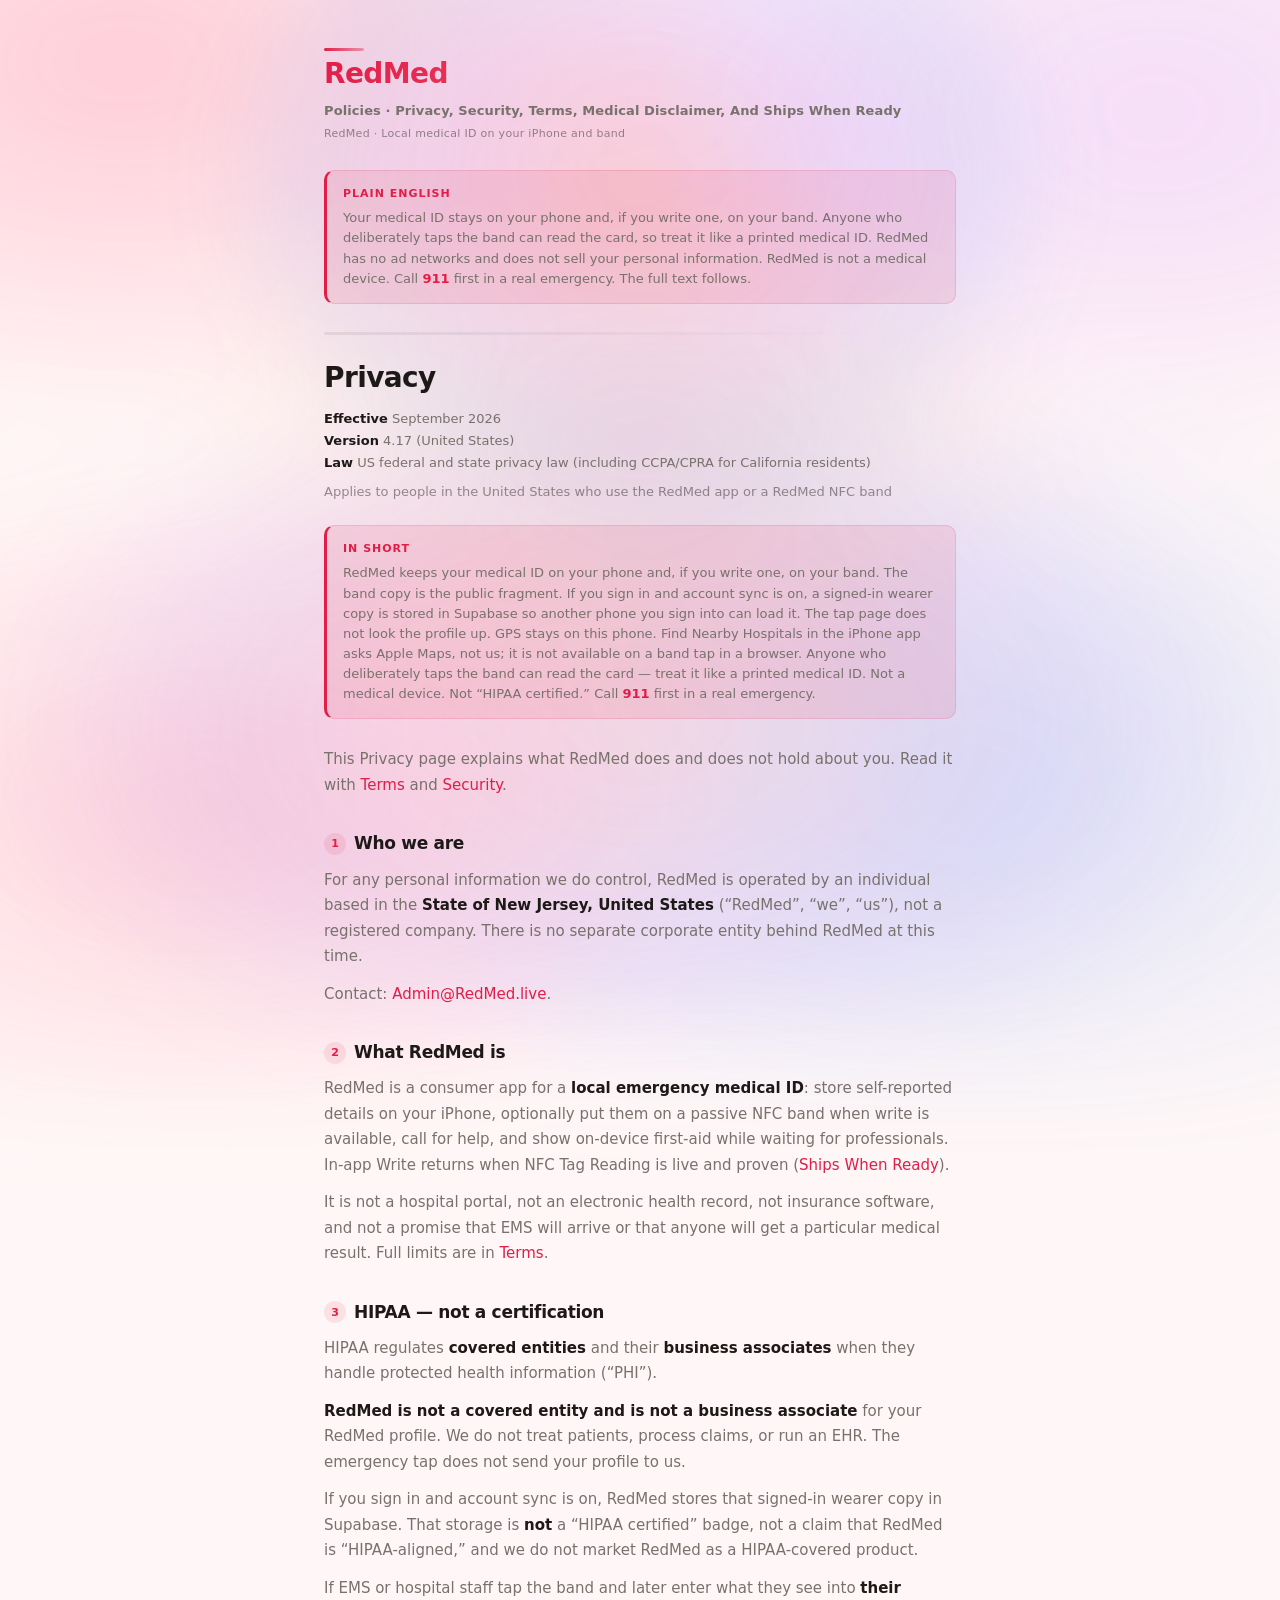
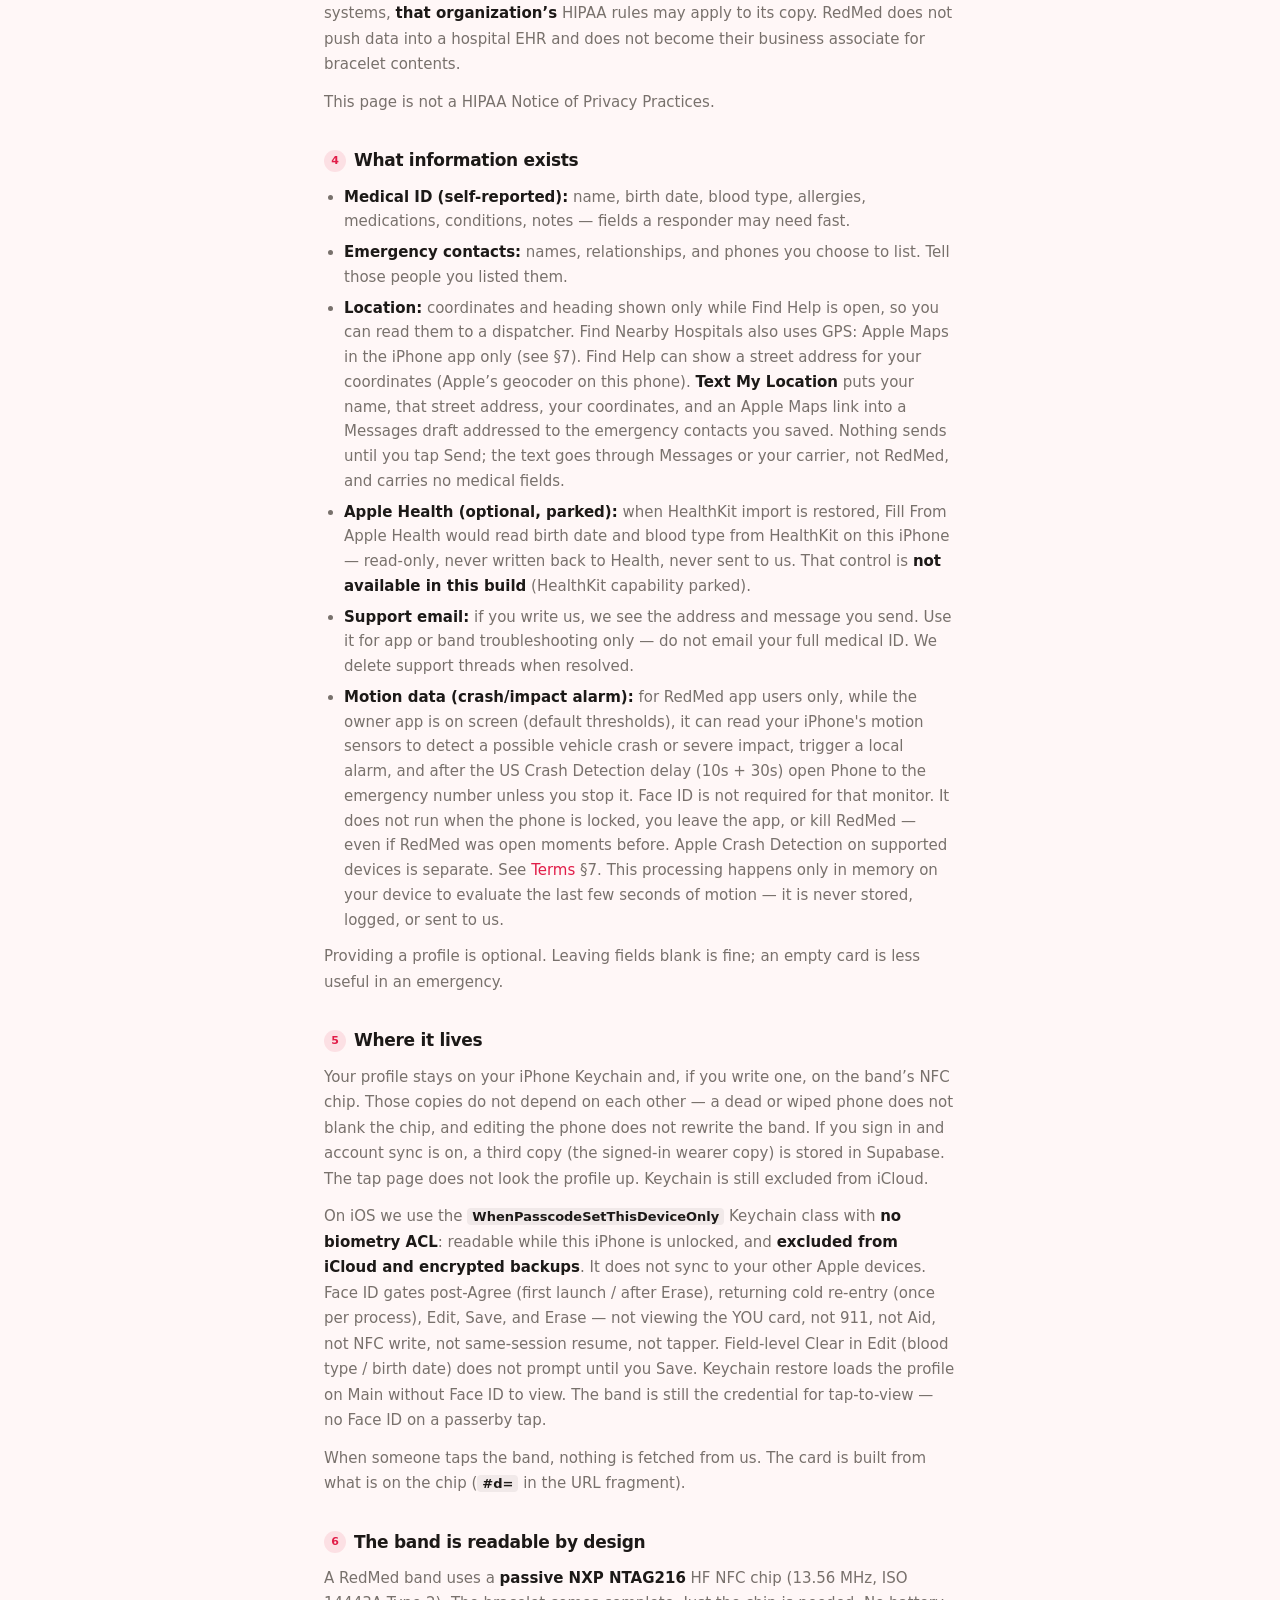
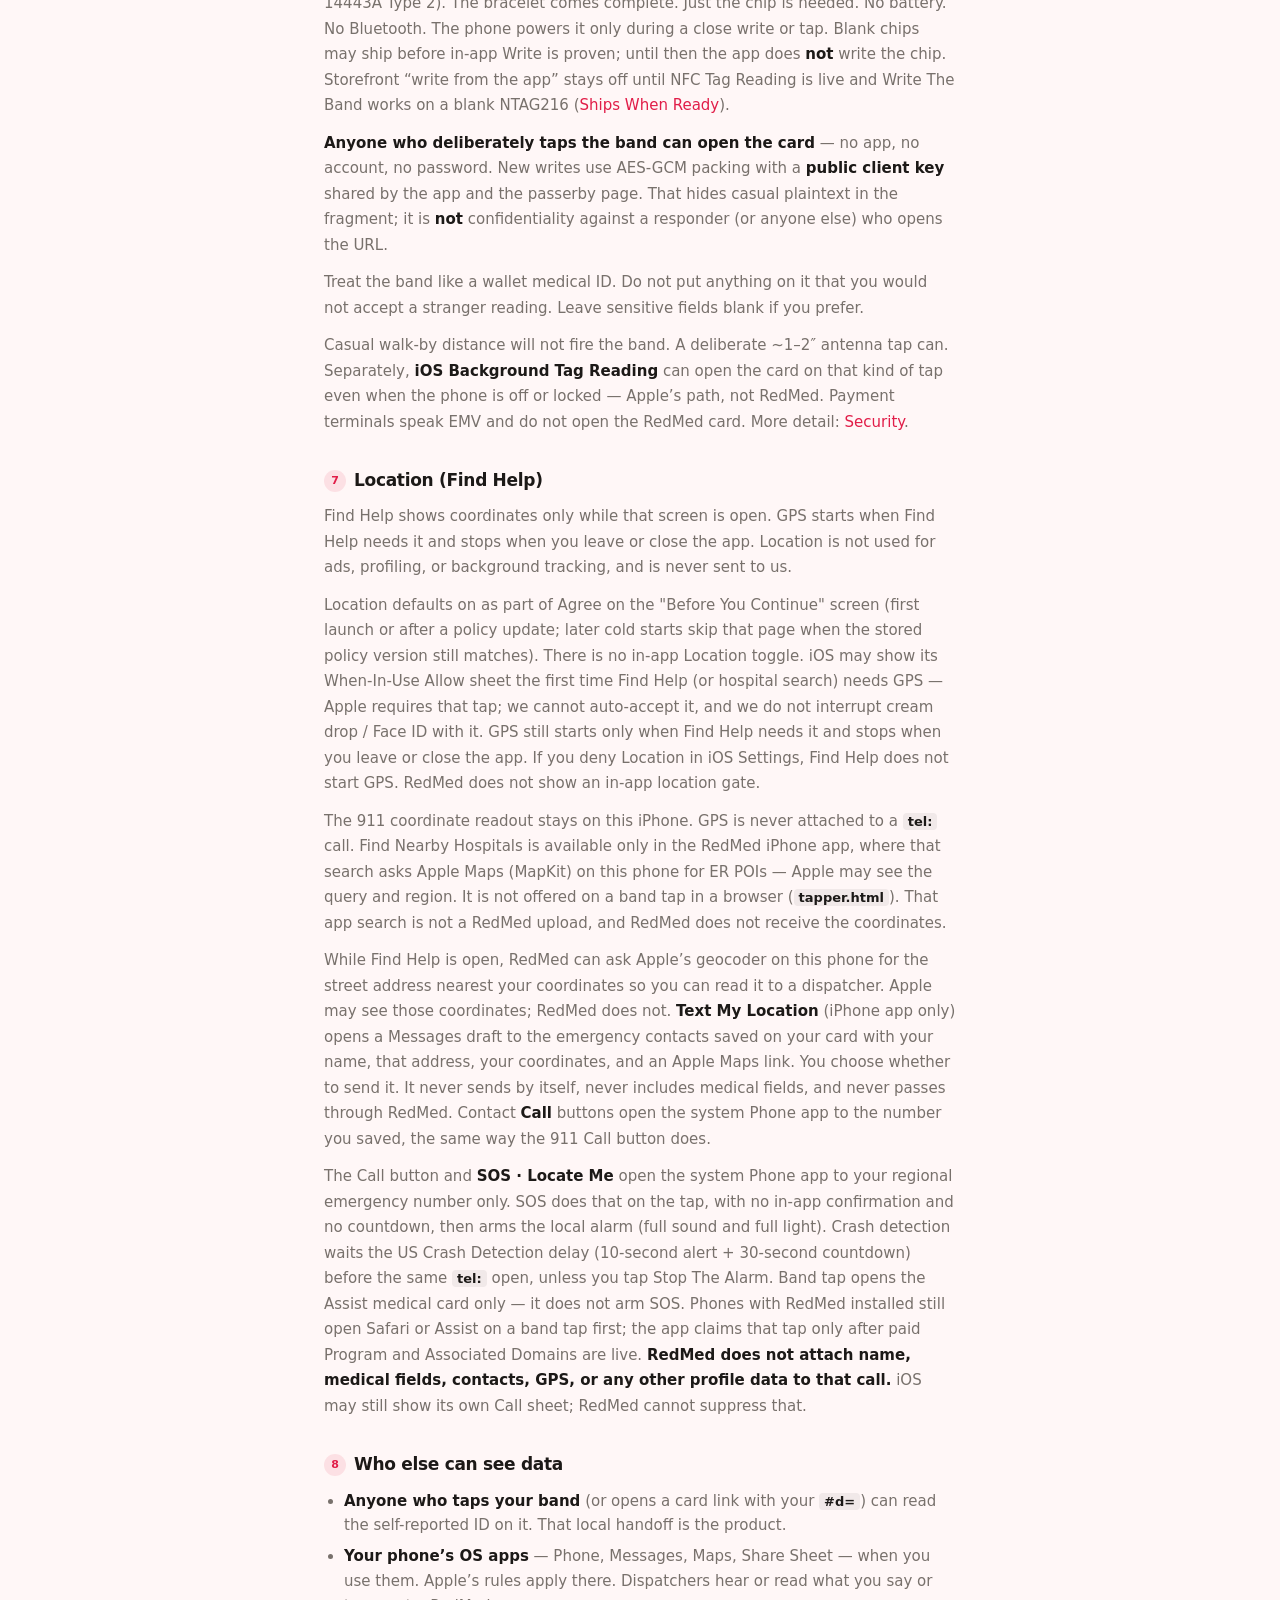
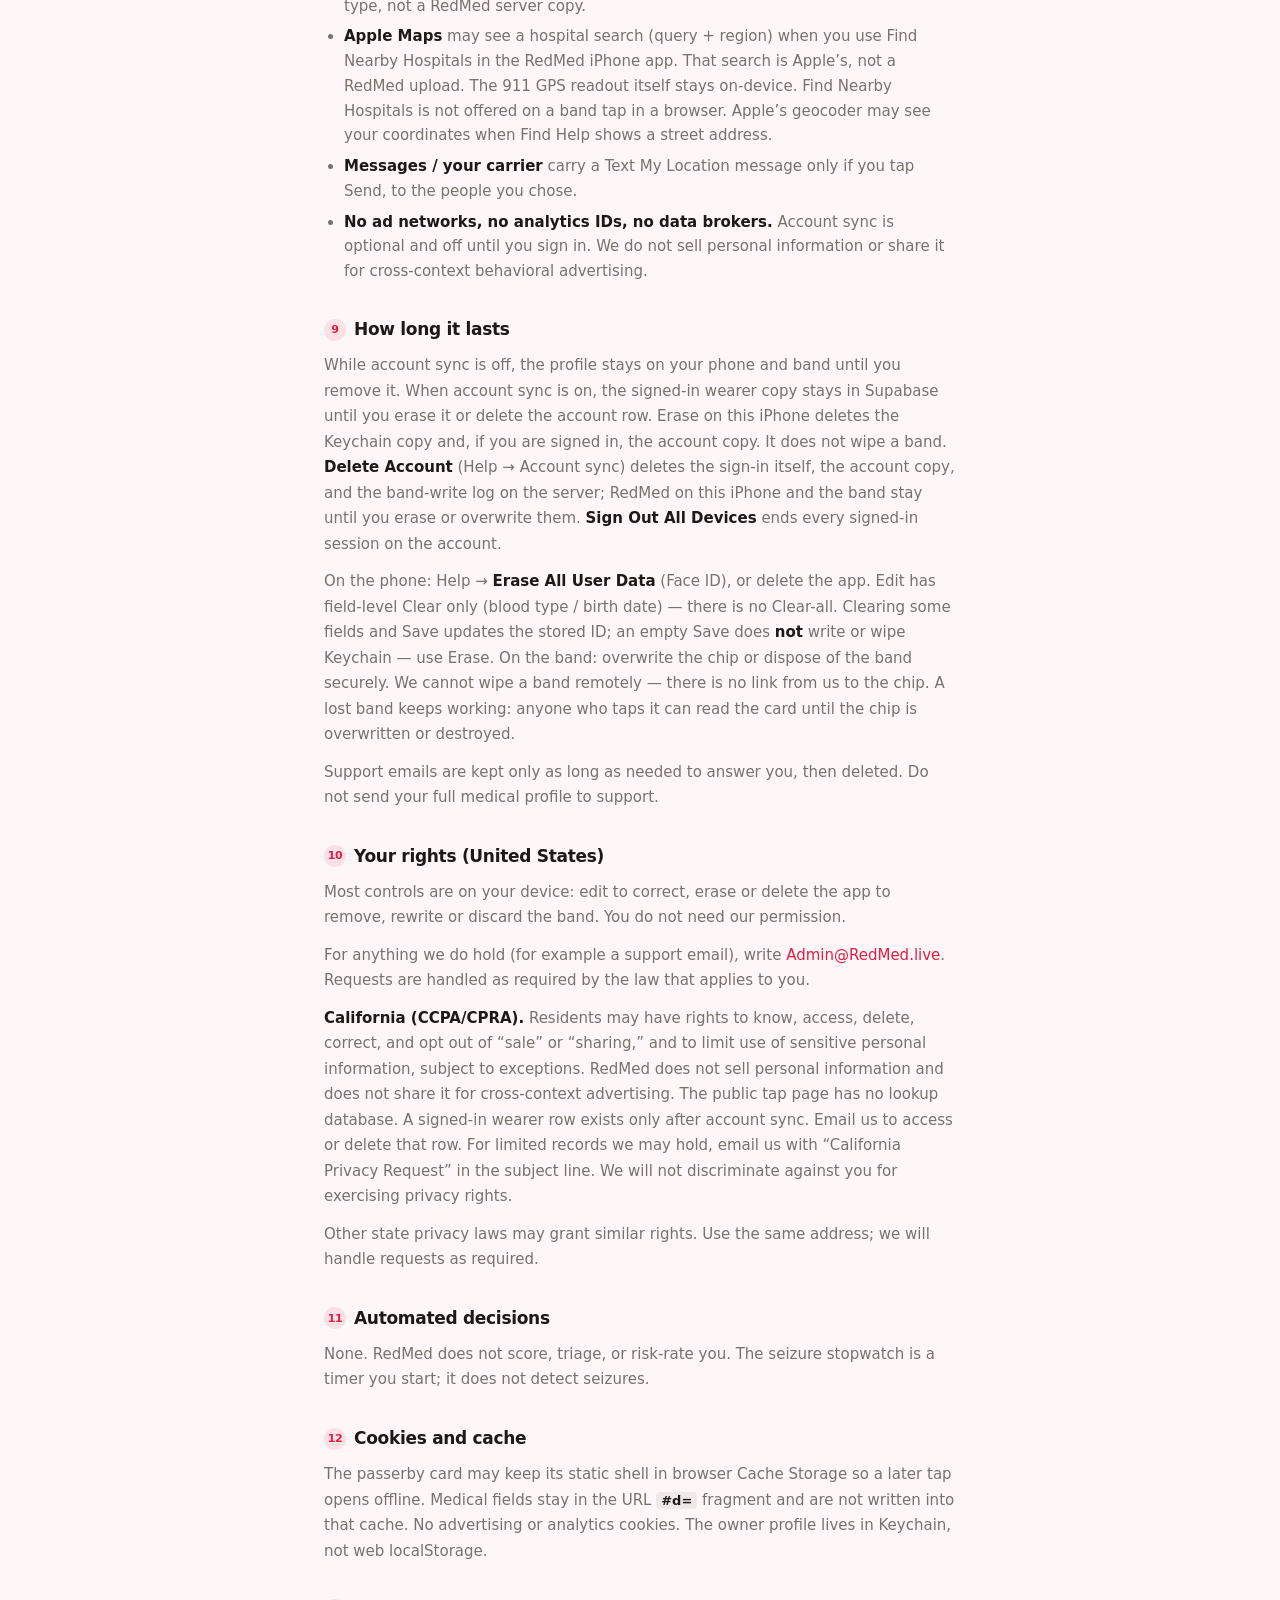
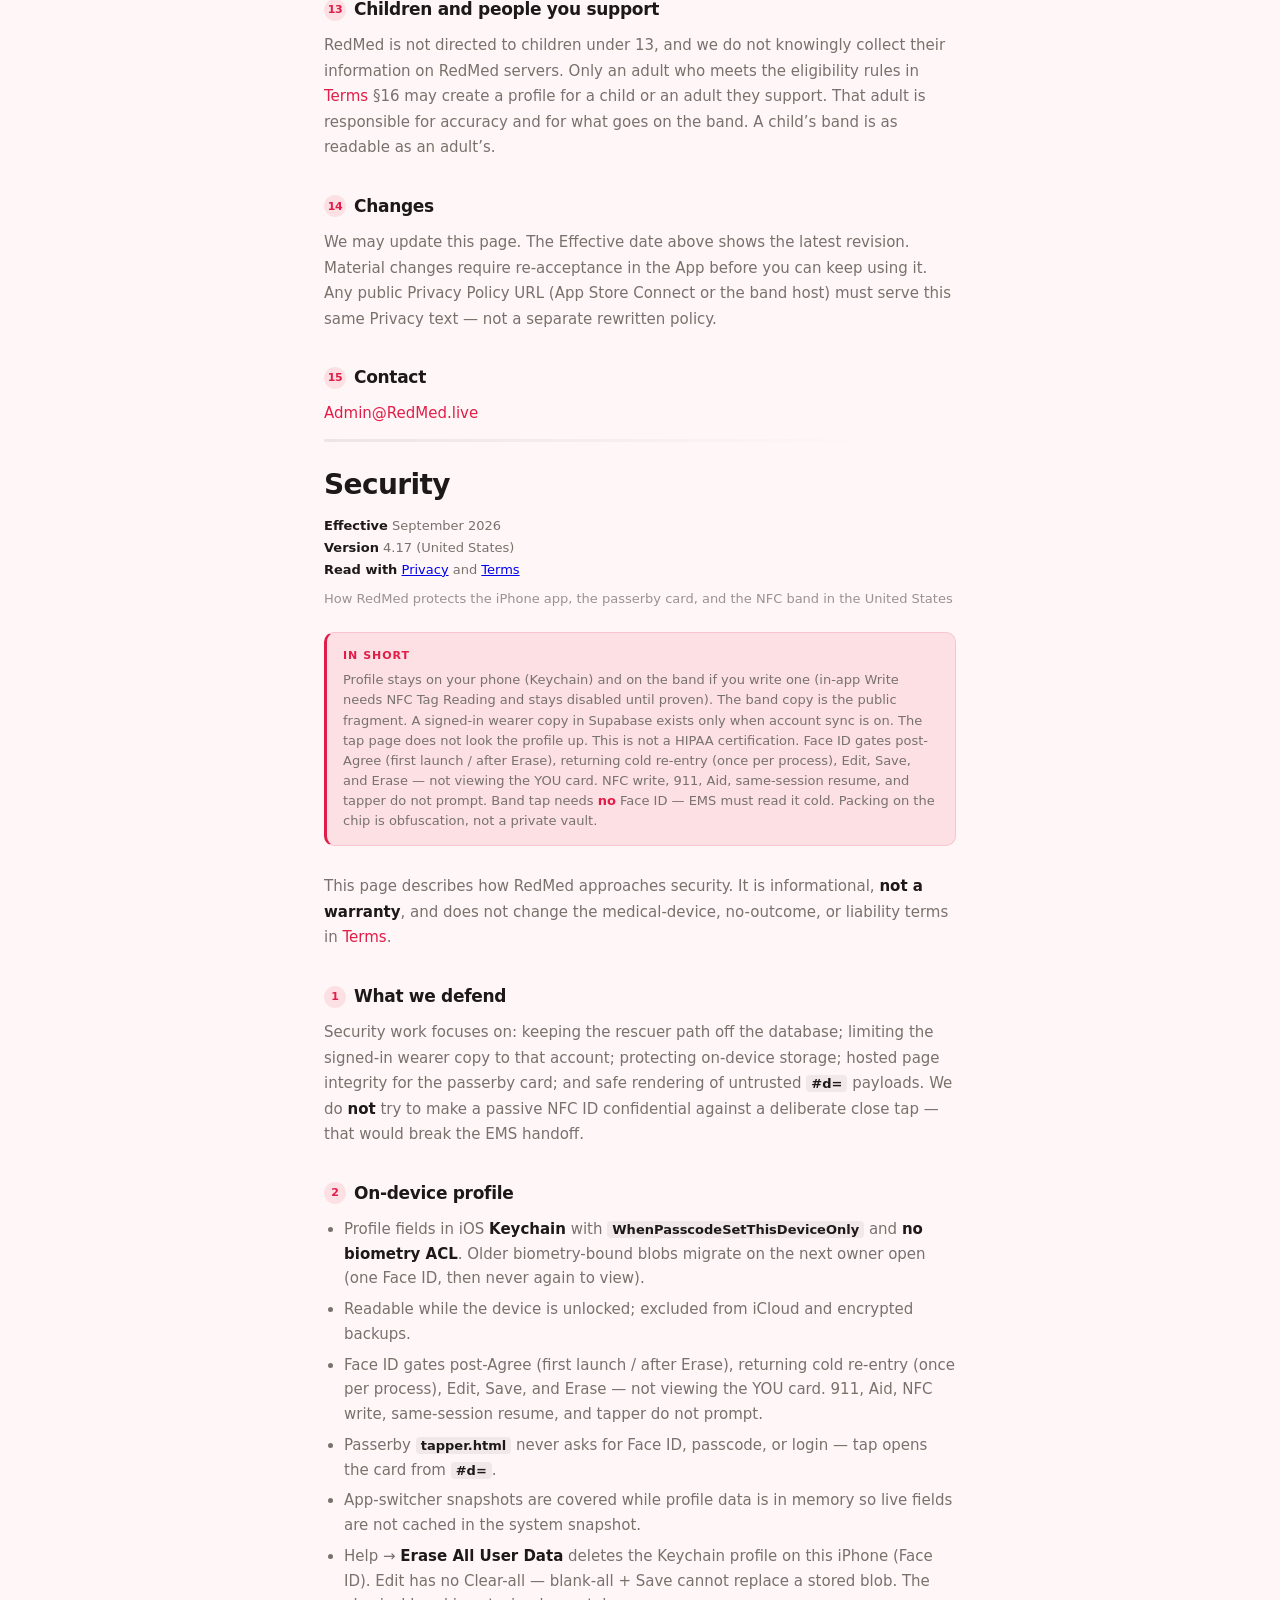
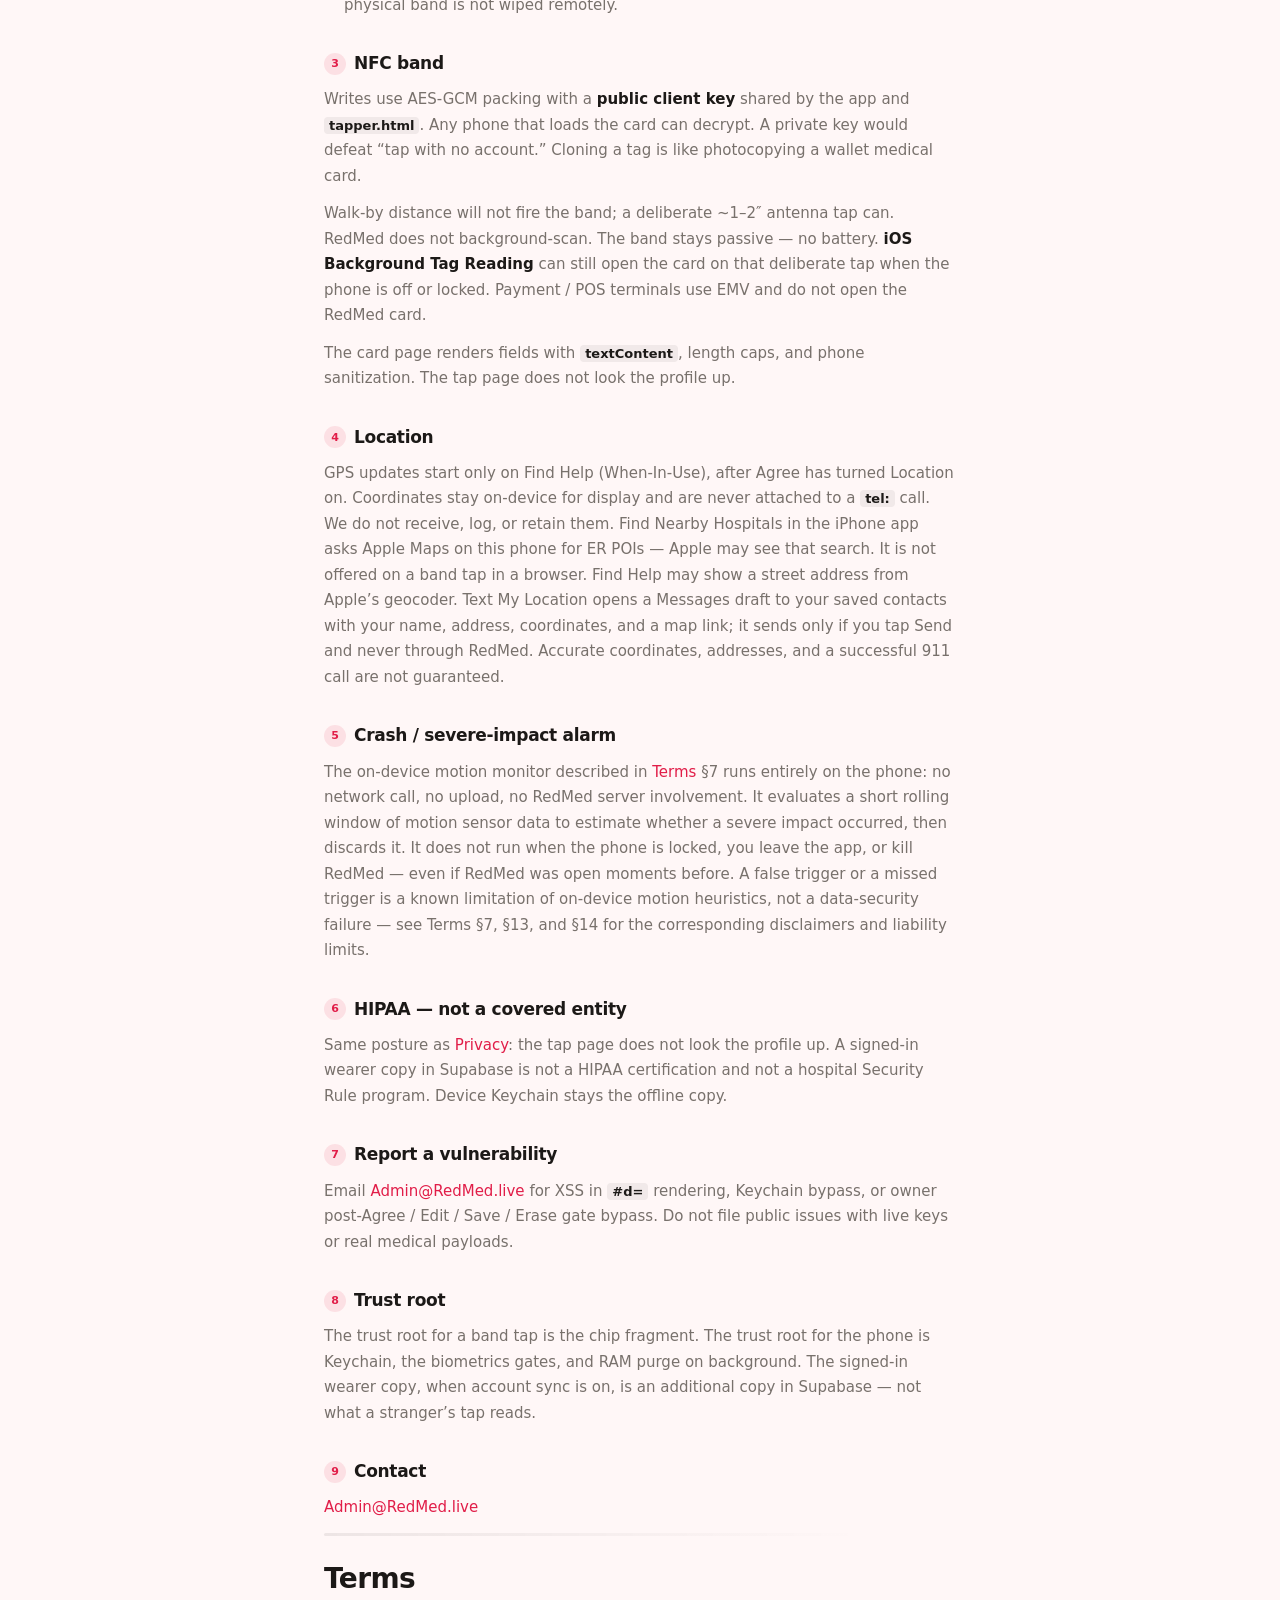
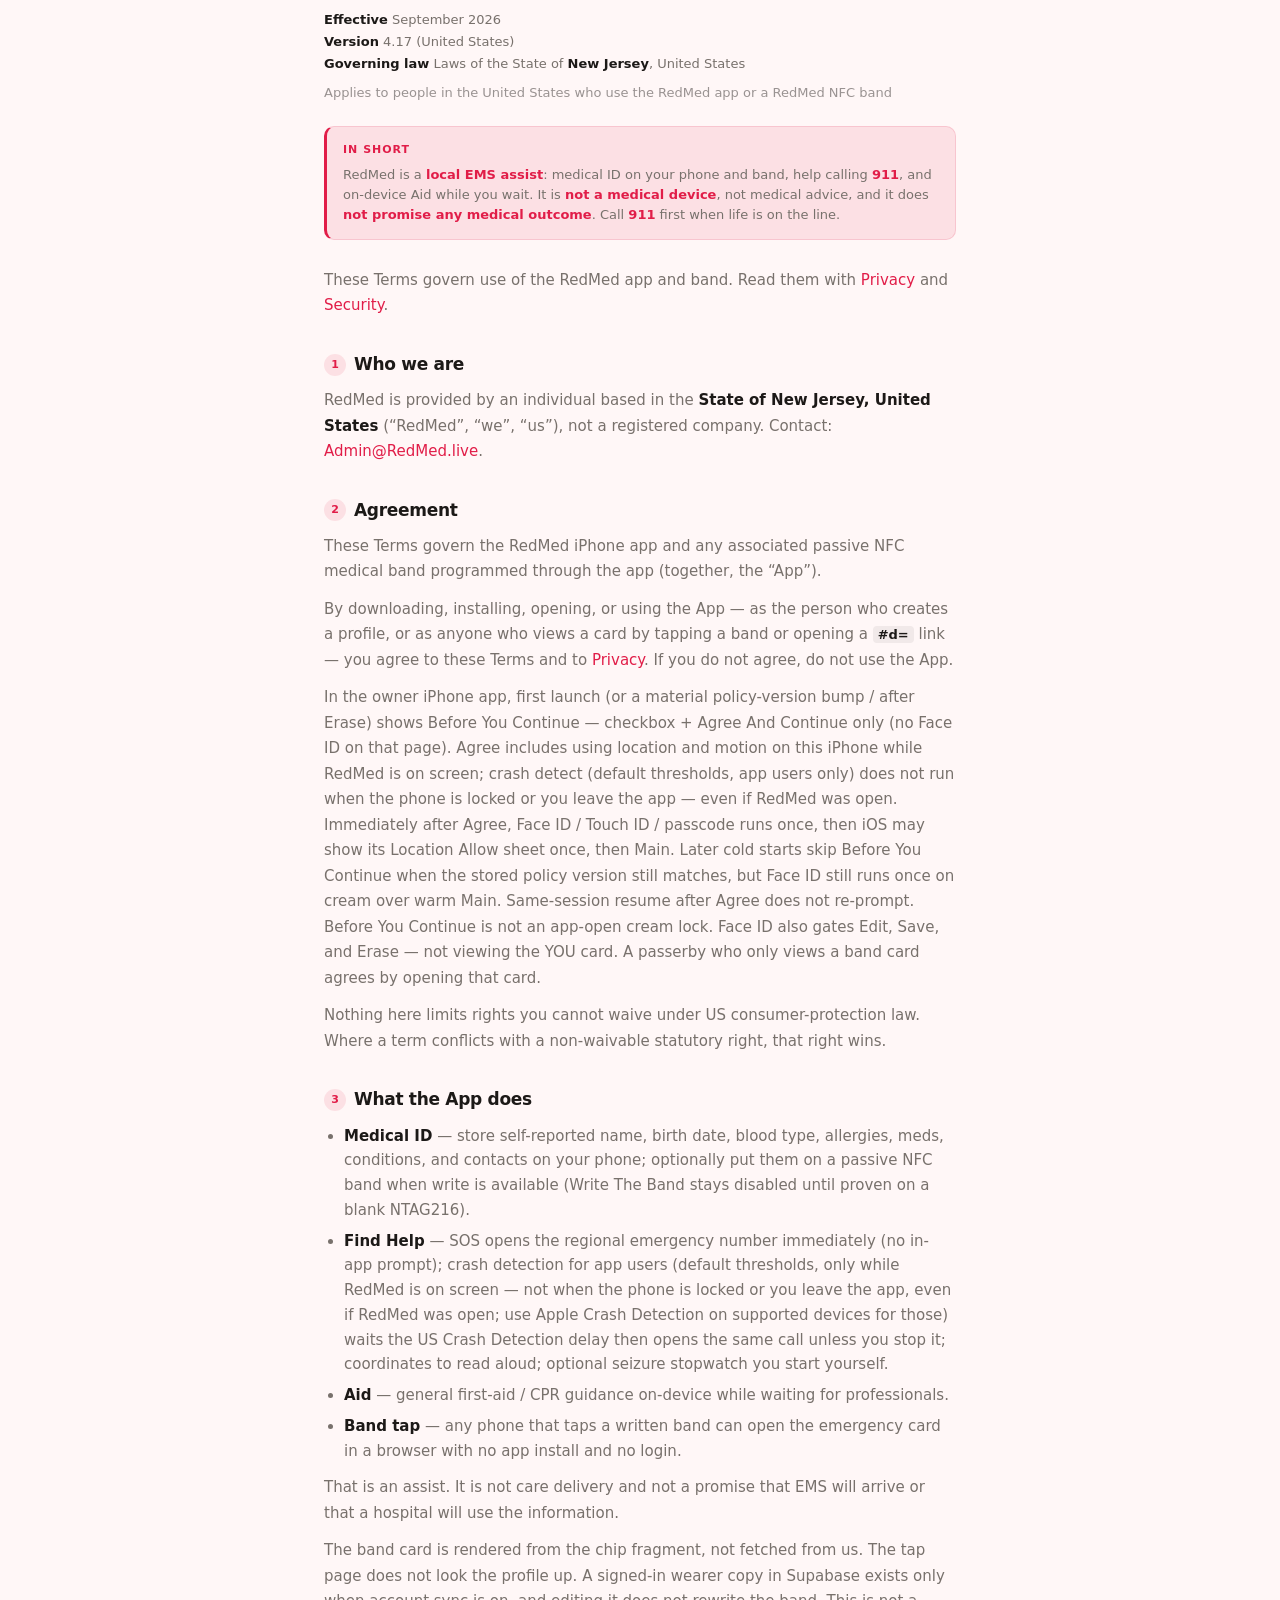
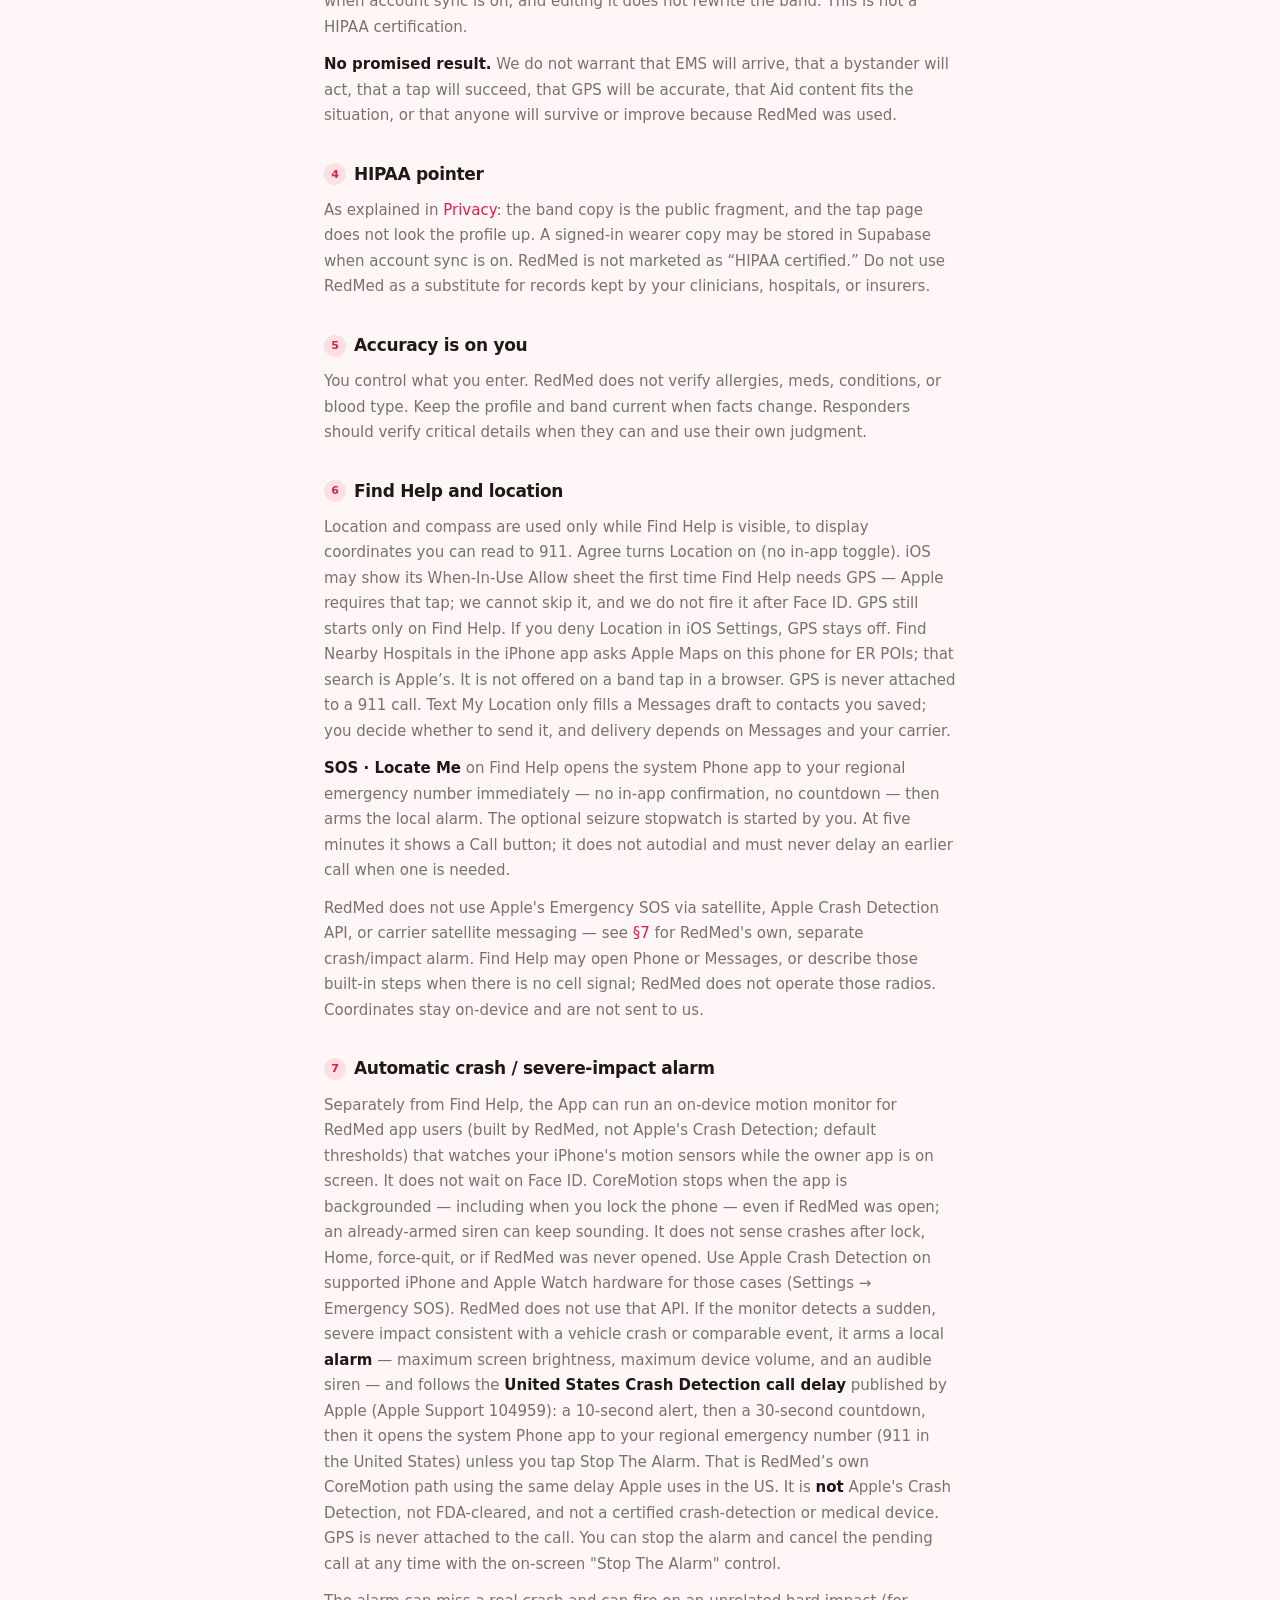
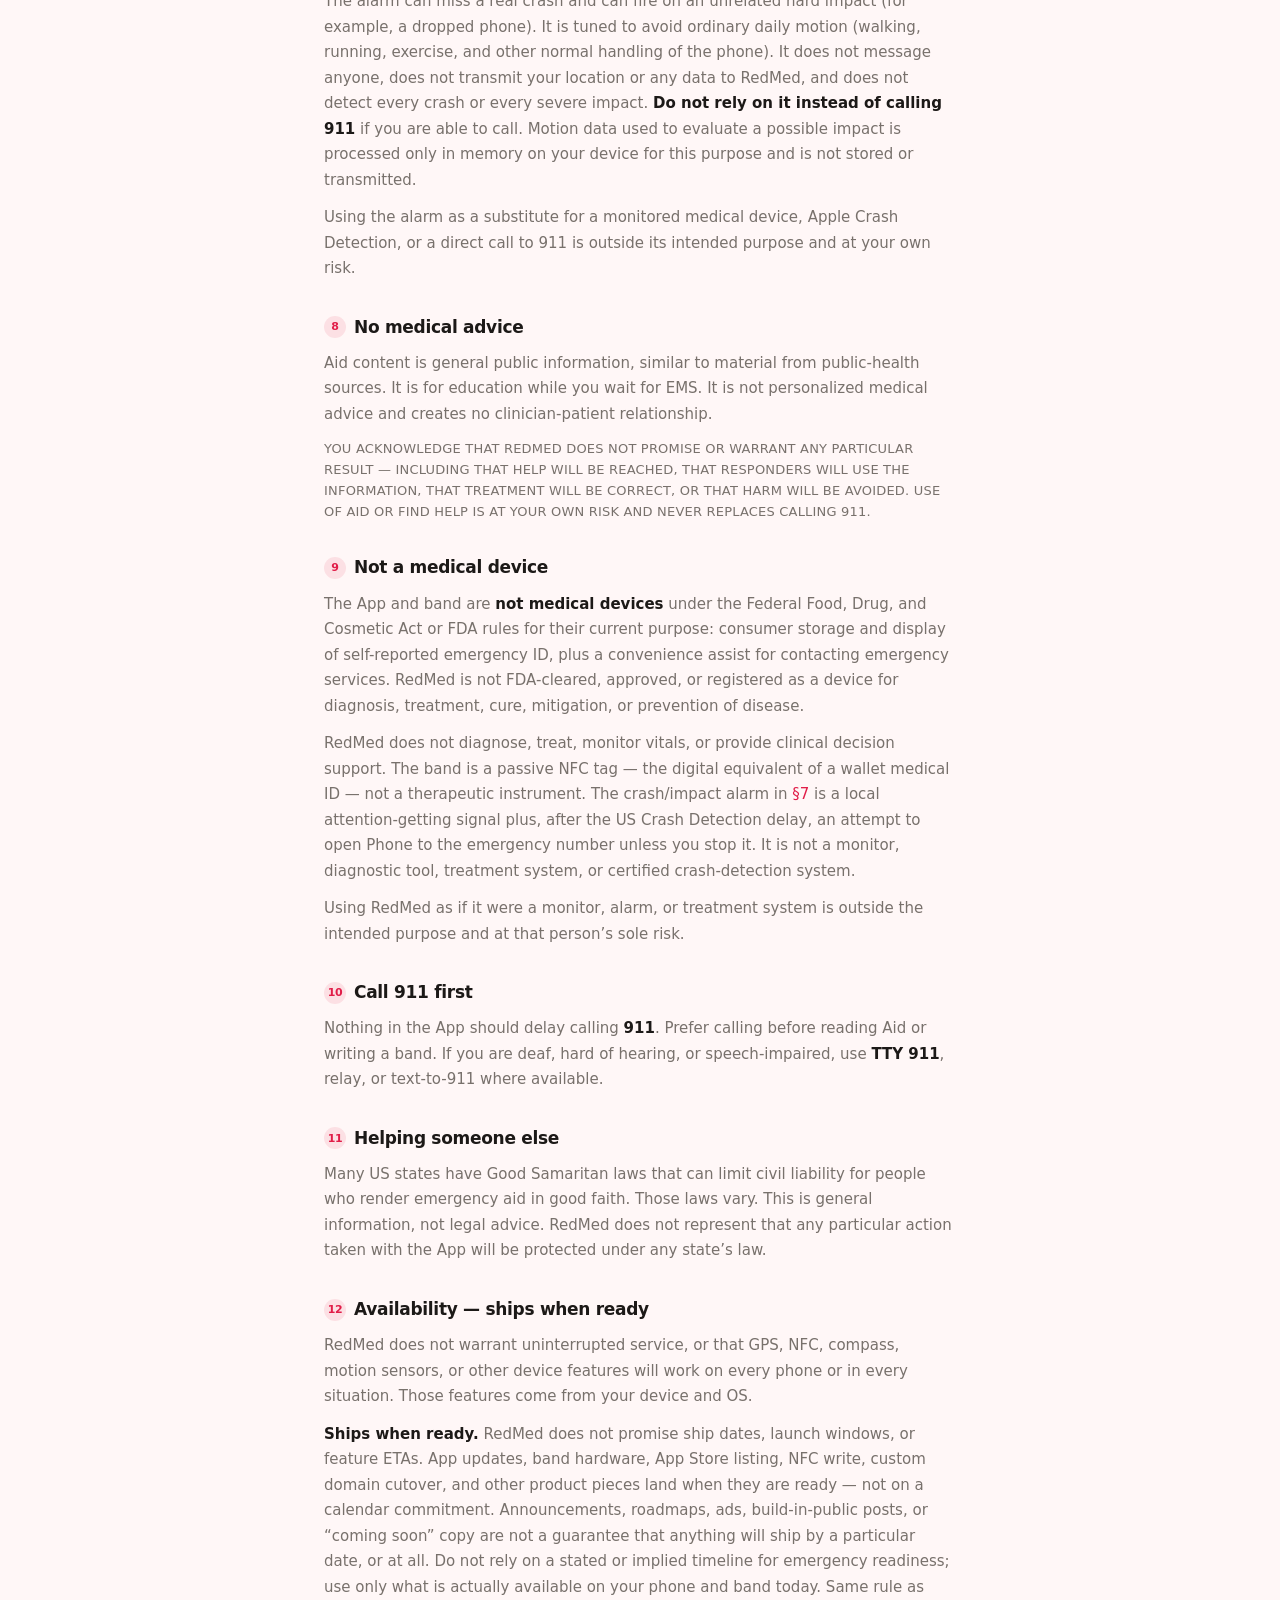
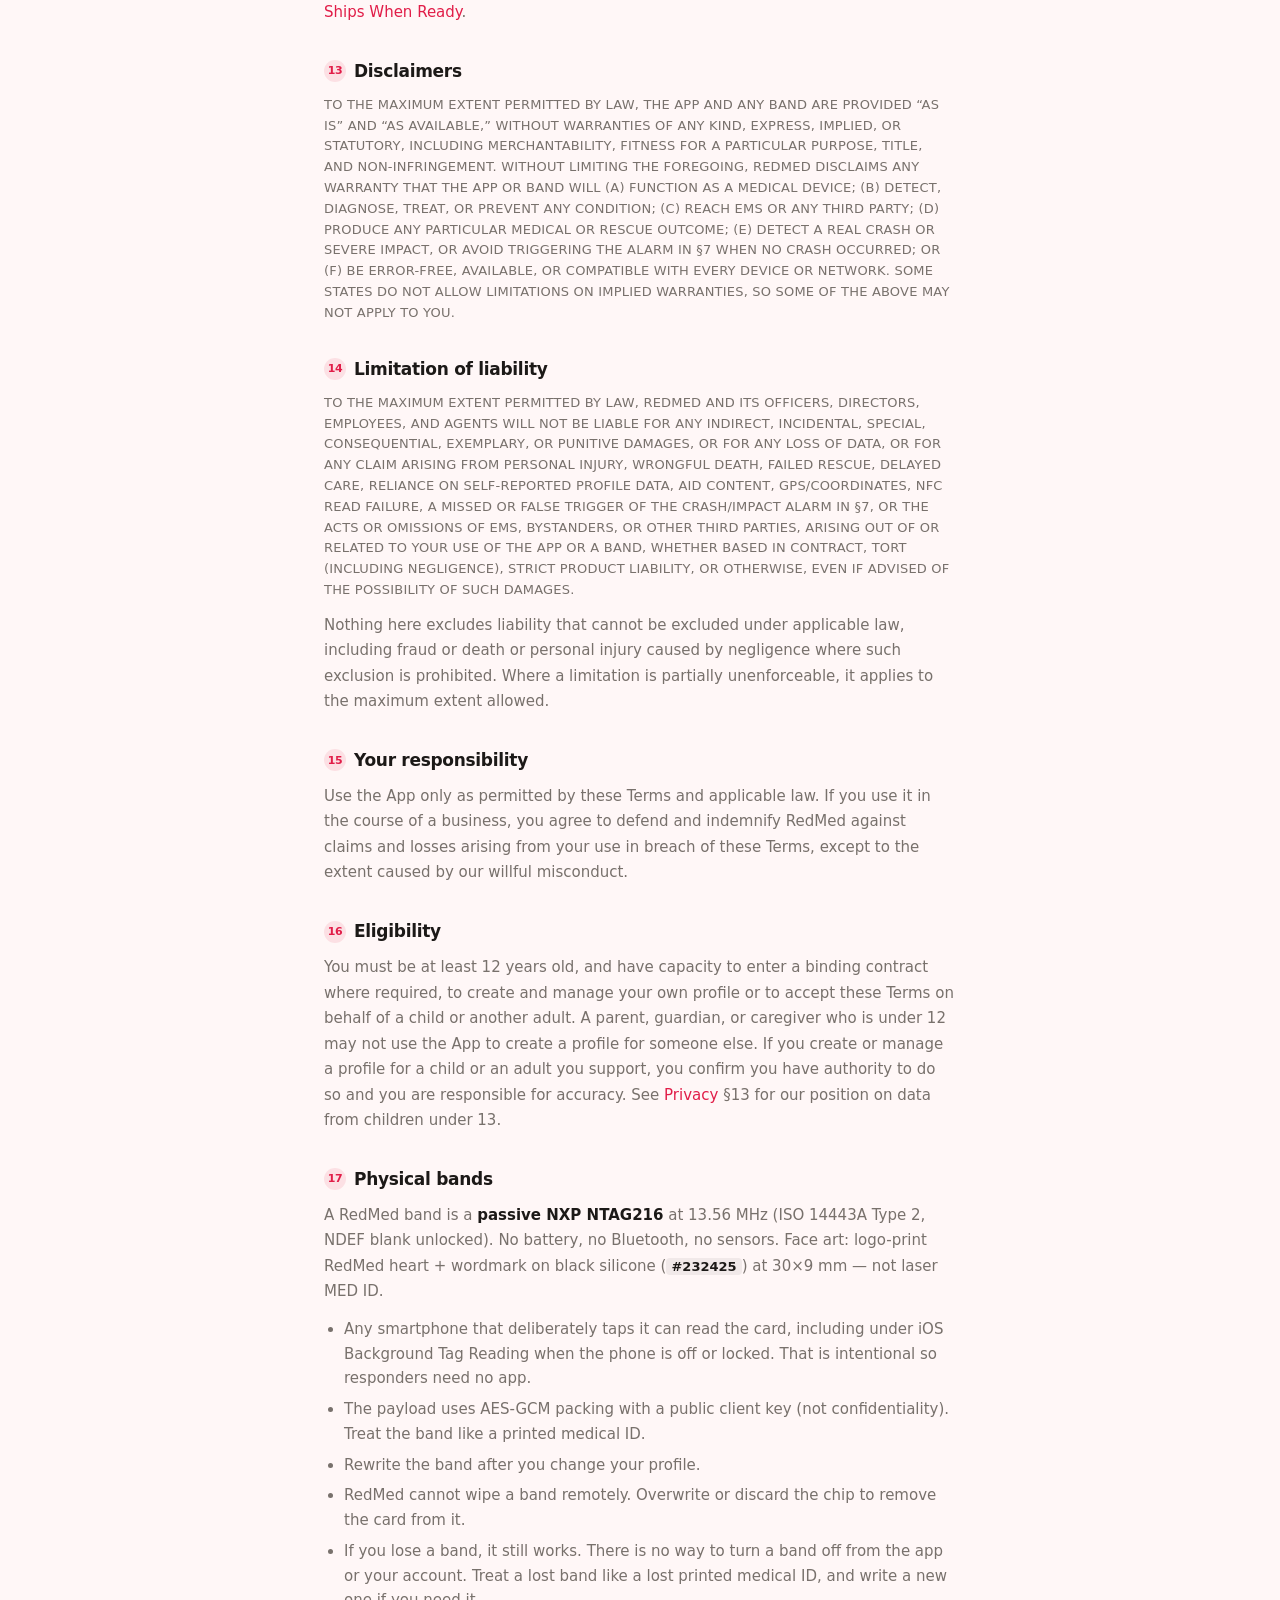
==== commit d615134a: "Sync passerby shell from Roooted1776/frisky" ====
--- a/Document/index.html
+++ b/Document/index.html
@@ -30,17 +30,10 @@
     <a href="redmed://main">Open RedMed</a>
   </aside>
 
-  <nav class="legal-nav legal-nav-sticky" aria-label="Policies sections">
-    <a href="#privacy" id="tab-privacy" aria-current="page"><span class="legal-nav-ico" aria-hidden="true">🔒</span>Privacy</a>
-    <a href="#security" id="tab-security"><span class="legal-nav-ico" aria-hidden="true">🔐</span>Security</a>
-    <a href="#terms" id="tab-terms"><span class="legal-nav-ico" aria-hidden="true">📜</span>Terms</a>
-    <a href="#medical-disclaimer" id="tab-medical-disclaimer"><span class="legal-nav-ico" aria-hidden="true">⚕️</span>Medical Disclaimer</a>
-    <a href="#ships-when-ready" id="tab-ships-when-ready"><span class="legal-nav-ico" aria-hidden="true">📦</span>Ships When Ready</a>
-  </nav>
 
   <section id="privacy" class="legal-policy">
     <hr class="legal-rule-thin" aria-hidden="true">
-    <h1 class="legal-doc-title"><span class="legal-title-ico" aria-hidden="true">🔒</span>Privacy</h1>
+      <h1 class="legal-doc-title">Privacy</h1>
     <p class="legal-meta">
       <strong>Effective</strong> September 2026<br>
       <strong>Version</strong> 4.17 (United States)<br>
@@ -137,7 +130,7 @@
 
   <section id="security" class="legal-policy">
     <hr class="legal-rule-thin" aria-hidden="true">
-    <h1 class="legal-doc-title"><span class="legal-title-ico" aria-hidden="true">🔐</span>Security</h1>
+      <h1 class="legal-doc-title">Security</h1>
     <p class="legal-meta">
       <strong>Effective</strong> September 2026<br>
       <strong>Version</strong> 4.17 (United States)<br>
@@ -191,7 +184,7 @@
 
   <section id="terms" class="legal-policy">
     <hr class="legal-rule-thin" aria-hidden="true">
-    <h1 class="legal-doc-title"><span class="legal-title-ico" aria-hidden="true">📜</span>Terms</h1>
+      <h1 class="legal-doc-title">Terms</h1>
     <p class="legal-meta">
       <strong>Effective</strong> September 2026<br>
       <strong>Version</strong> 4.17 (United States)<br>
@@ -334,7 +327,7 @@
 
   <section id="medical-disclaimer" class="legal-policy">
     <hr class="legal-rule-thin" aria-hidden="true">
-    <h1 class="legal-doc-title"><span class="legal-title-ico" aria-hidden="true">⚕️</span>Medical Disclaimer</h1>
+      <h1 class="legal-doc-title">Medical Disclaimer</h1>
     <p class="legal-meta">
       <strong>Effective</strong> September 2026<br>
       <strong>Version</strong> 4.17 (United States)<br>
@@ -367,7 +360,7 @@
 
   <section id="ships-when-ready" class="legal-policy">
     <hr class="legal-rule-thin" aria-hidden="true">
-    <h1 class="legal-doc-title"><span class="legal-title-ico" aria-hidden="true">📦</span>Ships When Ready</h1>
+      <h1 class="legal-doc-title">Ships When Ready</h1>
     <p class="legal-meta">
       <strong>Effective</strong> September 2026<br>
       <strong>Version</strong> 4.17 (United States)<br>
